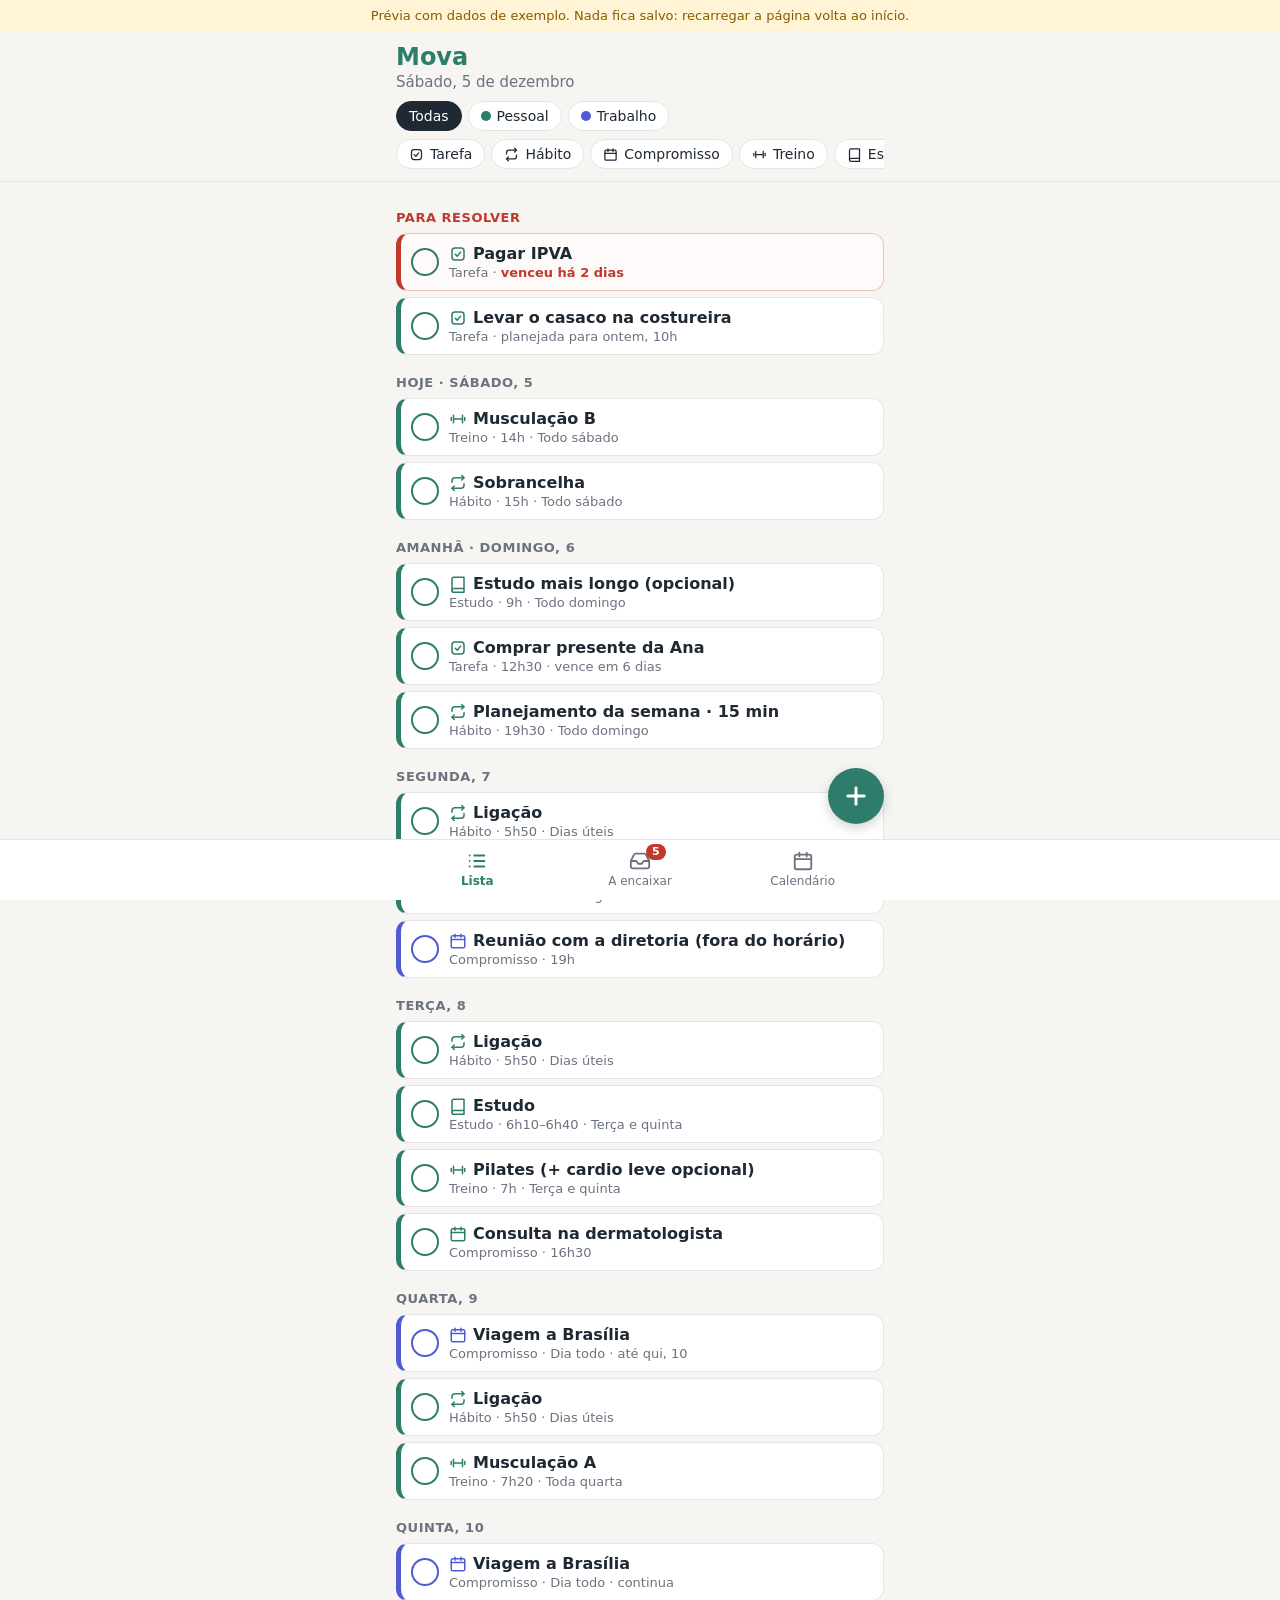
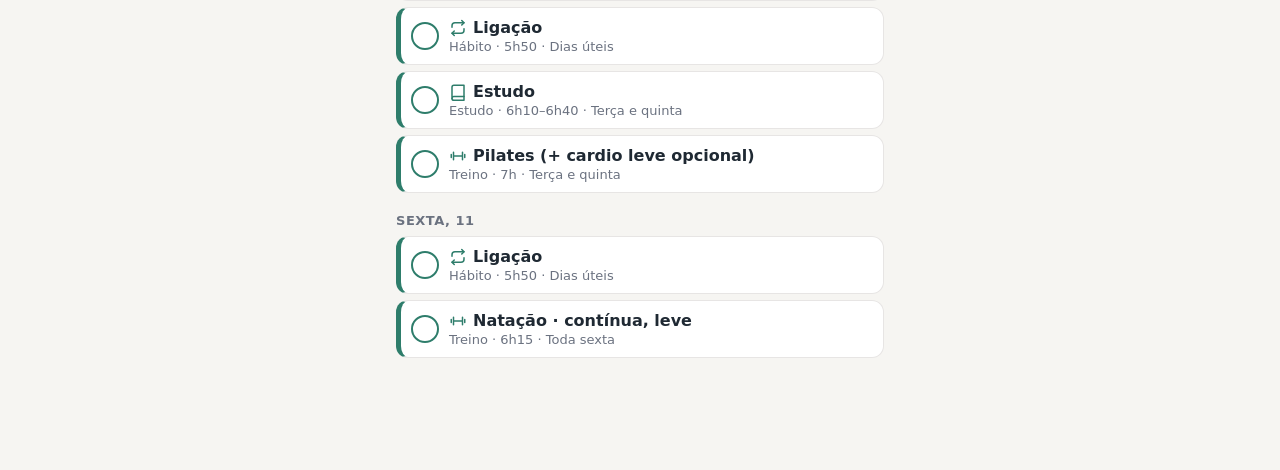
==== web/previa/index.html @ 669e5cf9 "Adiciona prévia visual com dados de exemplo Co-Authored-By: Claude Opus 5.5 <noreply@anthropic.com>" ====
<!doctype html>
<html lang="pt-BR">
<head>
  <meta charset="utf-8">
  <meta name="viewport" content="width=device-width, initial-scale=1, viewport-fit=cover">
  <title>Mova · prévia</title>
  <meta name="theme-color" content="#2e7d6b">
  <link rel="icon" href="../icons/icon-192.png" type="image/png">
  <style>
    :root {
      --pessoal: #2e7d6b;
      --pessoal-claro: #e2f1ec;
      --trabalho: #4f5bd5;
      --trabalho-claro: #e8eafb;
      --vencido: #c0392b;
      --vencido-claro: #fbe9e7;
      --aviso: #8a5a00;
      --aviso-claro: #fff4d6;
      --ink: #1f2933;
      --muted: #6b7280;
      --line: #e7e5e4;
      --bg: #f6f5f2;
      --card: #ffffff;
      --nivel-1: #d5ebe4;
      --nivel-2: #8cc7b5;
      --nivel-3: #2e7d6b;
      color-scheme: light;
      font-family: system-ui, -apple-system, "Segoe UI", Roboto, sans-serif;
      color: var(--ink);
      background: var(--bg);
    }

    * { box-sizing: border-box; }
    [hidden] { display: none !important; }

    body {
      margin: 0;
      background: var(--bg);
      padding-bottom: calc(88px + env(safe-area-inset-bottom, 0px));
    }

    button, input, select { font: inherit; color: inherit; }
    button { cursor: pointer; }
    svg.icone { width: 18px; height: 18px; fill: none; stroke: currentColor; stroke-width: 2; stroke-linecap: round; stroke-linejoin: round; flex: none; }

    .wrap { max-width: 520px; margin: 0 auto; padding-inline: 16px; }

    .faixa-previa {
      background: var(--aviso-claro);
      color: var(--aviso);
      font-size: 0.8125rem;
      text-align: center;
      padding: 8px 16px;
      padding-top: calc(8px + env(safe-area-inset-top, 0px));
    }

    header.topo {
      position: sticky;
      top: 0;
      z-index: 5;
      background: var(--bg);
      border-bottom: 1px solid var(--line);
      padding-block: 12px 10px;
    }
    .topo h1 { margin: 0; font-size: 1.5rem; color: var(--pessoal); }
    .topo .data-hoje { margin: 2px 0 10px; color: var(--muted); font-size: 0.9375rem; }

    .chips { display: flex; gap: 6px; overflow-x: auto; padding-bottom: 2px; scrollbar-width: none; }
    .chips + .chips { margin-top: 6px; }
    .chip {
      display: inline-flex; align-items: center; gap: 6px;
      border: 1px solid var(--line); background: var(--card);
      border-radius: 999px; padding: 6px 12px; white-space: nowrap; font-size: 0.875rem;
    }
    .chip[aria-pressed="true"] { background: var(--ink); border-color: var(--ink); color: #fff; }
    .chip .ponto { width: 10px; height: 10px; border-radius: 50%; }
    .chip svg.icone { width: 15px; height: 15px; }

    main { padding-block: 8px 24px; }

    .secao h2 {
      font-size: 0.8125rem; text-transform: uppercase; letter-spacing: 0.04em;
      color: var(--muted); margin: 20px 0 8px; font-weight: 700;
    }
    .secao.resolver h2 { color: var(--vencido); }
    .vazio { color: var(--muted); font-size: 0.875rem; margin: 0 0 4px; padding-left: 4px; }

    ul.itens { list-style: none; margin: 0; padding: 0; display: grid; gap: 6px; }

    .item {
      background: var(--card);
      border: 1px solid var(--line);
      border-left: 5px solid var(--cor);
      border-radius: 12px;
    }
    .item.area-pessoal { --cor: var(--pessoal); --cor-clara: var(--pessoal-claro); }
    .item.area-trabalho { --cor: var(--trabalho); --cor-clara: var(--trabalho-claro); }

    .linha { display: flex; align-items: center; gap: 10px; padding: 10px 12px 10px 10px; }
    .check {
      width: 28px; height: 28px; border-radius: 50%; flex: none;
      border: 2px solid var(--cor); background: transparent; padding: 0;
      display: grid; place-items: center; color: #fff;
    }
    .check svg { width: 16px; height: 16px; stroke-width: 3; visibility: hidden; }
    .is-feito .check { background: var(--cor); }
    .is-feito .check svg { visibility: visible; }

    .corpo { flex: 1; min-width: 0; background: none; border: 0; padding: 0; text-align: left; }
    .titulo { display: flex; align-items: center; gap: 6px; font-weight: 600; }
    .titulo svg { color: var(--cor); }
    .titulo span { overflow-wrap: anywhere; }
    .meta { color: var(--muted); font-size: 0.8125rem; margin-top: 2px; }
    .meta .vencido { color: var(--vencido); font-weight: 700; }
    .meta .hoje { color: var(--aviso); font-weight: 700; }
    .meta .estado { color: var(--ink); font-weight: 600; }

    .is-feito .titulo span, .is-nao .titulo span, .is-reag .titulo span { text-decoration: line-through; color: var(--muted); }
    .item.vencido { border-color: #efc2bc; border-left-color: var(--vencido); background: #fffafa; }

    .painel { border-top: 1px solid var(--line); padding: 10px 12px 12px; display: grid; gap: 8px; }
    .painel p { margin: 0; font-size: 0.875rem; color: var(--muted); }
    .botoes { display: flex; flex-wrap: wrap; gap: 6px; }
    .btn {
      border: 1px solid var(--line); background: var(--card); border-radius: 10px;
      padding: 8px 12px; font-size: 0.875rem; font-weight: 600;
    }
    .btn.principal { background: var(--cor, var(--pessoal)); border-color: var(--cor, var(--pessoal)); color: #fff; }
    .btn.falha { color: var(--vencido); border-color: #efc2bc; }
    .btn label, label.btn { display: inline-flex; align-items: center; gap: 6px; }
    label.btn input { border: 0; padding: 0; background: none; font-size: 0.875rem; }

    /* Calendário */
    .mes-topo { display: flex; align-items: center; justify-content: space-between; margin: 16px 0 8px; }
    .mes-topo h2 { margin: 0; font-size: 1.125rem; }
    .mes-topo .btn { padding: 6px 12px; }
    .grade { display: grid; grid-template-columns: repeat(7, 1fr); gap: 4px; }
    .grade .sem { text-align: center; font-size: 0.75rem; color: var(--muted); font-weight: 700; padding-bottom: 2px; }
    .dia {
      aspect-ratio: 1; border-radius: 10px; border: 1px solid var(--line); background: var(--card);
      display: flex; flex-direction: column; align-items: center; justify-content: center; gap: 3px;
      padding: 0; font-size: 0.875rem; position: relative;
    }
    .dia.n1 { background: var(--nivel-1); border-color: var(--nivel-1); }
    .dia.n2 { background: var(--nivel-2); border-color: var(--nivel-2); }
    .dia.n3 { background: var(--nivel-3); border-color: var(--nivel-3); color: #fff; }
    .dia.hoje { border: 2px solid var(--ink); font-weight: 700; }
    .dia.sel { outline: 3px solid var(--trabalho); outline-offset: 1px; }
    .dia .pontos { display: flex; gap: 3px; height: 6px; }
    .dia .pontos i { width: 6px; height: 6px; border-radius: 50%; }
    .dia .faixa-trab { position: absolute; left: 4px; right: 4px; bottom: 4px; height: 4px; border-radius: 2px; background: var(--trabalho); }
    .legenda { display: flex; flex-wrap: wrap; gap: 12px; font-size: 0.75rem; color: var(--muted); margin-top: 8px; }
    .legenda span { display: inline-flex; align-items: center; gap: 4px; }
    .legenda i { width: 12px; height: 12px; border-radius: 3px; display: inline-block; }

    .resumo { background: var(--card); border: 1px solid var(--line); border-radius: 12px; padding: 12px; display: grid; gap: 10px; }
    .resumo .total { font-size: 0.9375rem; }
    .resumo .total strong { font-size: 1.5rem; color: var(--pessoal); margin-right: 4px; }
    .barra-linha { display: grid; grid-template-columns: 1fr auto; gap: 2px 8px; font-size: 0.875rem; }
    .barra { grid-column: 1 / -1; height: 6px; border-radius: 3px; background: var(--line); overflow: hidden; }
    .barra i { display: block; height: 100%; background: var(--pessoal); }

    /* Navegação */
    nav.abas {
      position: fixed; left: 0; right: 0; bottom: 0; z-index: 10;
      background: var(--card); border-top: 1px solid var(--line);
      padding-bottom: env(safe-area-inset-bottom, 0px);
    }
    nav.abas .wrap { display: flex; }
    .aba {
      flex: 1; background: none; border: 0; padding: 10px 4px 12px;
      display: flex; flex-direction: column; align-items: center; gap: 2px;
      font-size: 0.75rem; color: var(--muted); position: relative;
    }
    .aba svg.icone { width: 22px; height: 22px; }
    .aba[aria-current="page"] { color: var(--pessoal); font-weight: 700; }
    .aba .badge {
      position: absolute; top: 4px; left: calc(50% + 6px);
      background: var(--vencido); color: #fff; font-size: 0.6875rem; font-weight: 700;
      border-radius: 999px; padding: 0 6px; line-height: 16px;
    }
    .fab {
      position: fixed; z-index: 11; right: max(16px, calc(50% - 260px + 16px));
      bottom: calc(76px + env(safe-area-inset-bottom, 0px));
      width: 56px; height: 56px; border-radius: 50%; border: 0;
      background: var(--pessoal); color: #fff; display: grid; place-items: center;
      box-shadow: 0 4px 12px rgba(0, 0, 0, 0.18);
    }
    .fab svg.icone { width: 28px; height: 28px; stroke-width: 2.5; }

    .aviso-salvo {
      position: fixed; z-index: 12; left: 50%; transform: translateX(-50%);
      bottom: calc(144px + env(safe-area-inset-bottom, 0px));
      background: var(--ink); color: #fff; border-radius: 10px; padding: 10px 14px; font-size: 0.875rem;
      max-width: calc(100% - 32px);
    }

    /* Cadastro rápido */
    .fundo { position: fixed; inset: 0; z-index: 20; background: rgba(0, 0, 0, 0.35); display: flex; align-items: flex-end; justify-content: center; }
    .folha {
      background: var(--card); width: 100%; max-width: 520px; max-height: 92vh; overflow-y: auto;
      border-radius: 18px 18px 0 0; padding: 16px 16px calc(16px + env(safe-area-inset-bottom, 0px));
    }
    .folha h2 { margin: 0 0 12px; font-size: 1.125rem; }
    .folha .titulo-input {
      width: 100%; font-size: 1.125rem; padding: 12px; border: 1px solid var(--line); border-radius: 10px;
    }
    .campo { margin-top: 14px; display: grid; gap: 6px; }
    .campo > .rotulo { font-size: 0.8125rem; font-weight: 700; color: var(--muted); }
    .campo .dica { font-size: 0.8125rem; color: var(--muted); margin: 0; }
    .campo-linha { display: flex; flex-wrap: wrap; gap: 8px; align-items: center; }
    .campo input[type="date"], .campo input[type="time"], .campo input[type="number"], .campo select {
      padding: 8px 10px; border: 1px solid var(--line); border-radius: 10px; background: var(--card);
    }
    .campo input[type="number"] { width: 72px; }
    .opcao[aria-pressed="true"] { background: var(--ink); border-color: var(--ink); color: #fff; }
    .msg { margin: 14px 0 0; border-radius: 10px; padding: 10px 12px; font-size: 0.875rem; }
    .msg.conflito { background: var(--aviso-claro); color: var(--aviso); }
    .msg.erro { background: var(--vencido-claro); color: var(--vencido); }
    .folha .rodape { display: flex; gap: 8px; margin-top: 18px; }
    .folha .rodape .btn { flex: 1; padding: 12px; font-size: 1rem; }
    .folha .rodape .btn.principal { --cor: var(--pessoal); }
  </style>
</head>
<body>
  <div class="faixa-previa">Prévia com dados de exemplo. Nada fica salvo: recarregar a página volta ao início.</div>

  <header class="topo">
    <div class="wrap">
      <h1>Mova</h1>
      <p class="data-hoje" id="data-hoje"></p>
      <div class="chips" id="filtro-area"></div>
      <div class="chips" id="filtro-tipo"></div>
    </div>
  </header>

  <main class="wrap" id="conteudo"></main>

  <button class="fab" id="btn-novo" type="button" aria-label="Novo item">
    <svg class="icone" viewBox="0 0 24 24"><path d="M12 5v14M5 12h14"/></svg>
  </button>

  <nav class="abas">
    <div class="wrap">
      <button class="aba" type="button" data-aba="lista">
        <svg class="icone" viewBox="0 0 24 24"><path d="M9 6h11M9 12h11M9 18h11"/><path d="M4 6h.01M4 12h.01M4 18h.01"/></svg>
        Lista
      </button>
      <button class="aba" type="button" data-aba="encaixar">
        <svg class="icone" viewBox="0 0 24 24"><path d="M22 12h-6l-2 3h-4l-2-3H2"/><path d="M5.45 5.11 2 12v6a2 2 0 0 0 2 2h16a2 2 0 0 0 2-2v-6l-3.45-6.89A2 2 0 0 0 16.76 4H7.24a2 2 0 0 0-1.79 1.11z"/></svg>
        A encaixar
        <span class="badge" id="badge-encaixar"></span>
      </button>
      <button class="aba" type="button" data-aba="calendario">
        <svg class="icone" viewBox="0 0 24 24"><rect x="3" y="5" width="18" height="16" rx="2"/><path d="M16 3v4M8 3v4M3 10h18"/></svg>
        Calendário
      </button>
    </div>
  </nav>

  <div class="aviso-salvo" id="aviso-salvo" hidden></div>

  <div class="fundo" id="fundo-novo" hidden>
    <form class="folha" id="form-novo" novalidate>
      <h2>Novo item</h2>
      <input class="titulo-input" id="f-titulo" placeholder="O que precisa ser feito?" autocomplete="off">

      <div class="campo">
        <span class="rotulo">Tipo</span>
        <div class="chips" id="f-tipo"></div>
      </div>

      <div class="campo">
        <span class="rotulo">Área</span>
        <div class="chips" id="f-area"></div>
      </div>

      <div id="f-bloco-tarefa">
        <div class="campo">
          <span class="rotulo">Quando vou fazer (opcional)</span>
          <div class="campo-linha">
            <input type="date" id="f-quando-data">
            <input type="time" id="f-quando-hora">
          </div>
        </div>
        <div class="campo">
          <span class="rotulo">Prazo (opcional)</span>
          <div class="campo-linha"><input type="date" id="f-prazo"></div>
          <p class="dica">Sem nenhum dos dois, a tarefa vai para "A encaixar".</p>
        </div>
      </div>

      <div id="f-bloco-agenda" hidden>
        <div class="campo">
          <span class="rotulo" id="f-rotulo-data">Data e hora</span>
          <div class="campo-linha">
            <input type="date" id="f-data">
            <input type="time" id="f-hora">
            <label class="chip" id="f-dia-todo-rotulo"><input type="checkbox" id="f-dia-todo"> Dia todo</label>
          </div>
        </div>
        <div class="campo" id="f-campo-ate">
          <span class="rotulo">Até (opcional, para vários dias)</span>
          <div class="campo-linha"><input type="date" id="f-ate"></div>
        </div>
        <div class="campo">
          <span class="rotulo">Repetição</span>
          <div class="campo-linha">
            <select id="f-repeticao">
              <option value="nao">Não repete</option>
              <option value="todo">Todo dia</option>
              <option value="uteis">Dias úteis</option>
              <option value="dias">Dias específicos da semana</option>
              <option value="intervalo">A cada N dias ou semanas</option>
              <option value="mensal">Uma vez por mês</option>
            </select>
          </div>
          <div class="chips" id="f-dias-semana" hidden></div>
          <div class="campo-linha" id="f-intervalo" hidden>
            A cada <input type="number" id="f-intervalo-n" min="1" value="15">
            <select id="f-intervalo-unidade">
              <option value="dia">dias</option>
              <option value="semana">semanas</option>
            </select>
          </div>
        </div>
      </div>

      <div class="campo">
        <span class="rotulo">Lembrete</span>
        <div class="campo-linha">
          <select id="f-lembrete">
            <option>Na hora</option>
            <option>10 minutos antes</option>
            <option>1 hora antes</option>
            <option>1 dia antes</option>
            <option>Sem lembrete</option>
          </select>
        </div>
      </div>

      <p class="msg conflito" id="f-conflito" hidden></p>
      <p class="msg erro" id="f-erro" hidden></p>

      <div class="rodape">
        <button class="btn" type="button" id="f-cancelar">Cancelar</button>
        <button class="btn principal" type="submit">Salvar</button>
      </div>
    </form>
  </div>

  <script>
    // ---------- Datas ----------
    const DIAS = ['domingo', 'segunda', 'terça', 'quarta', 'quinta', 'sexta', 'sábado'];
    const DIAS_CURTOS = ['dom', 'seg', 'ter', 'qua', 'qui', 'sex', 'sáb'];
    const MESES = ['janeiro', 'fevereiro', 'março', 'abril', 'maio', 'junho', 'julho', 'agosto', 'setembro', 'outubro', 'novembro', 'dezembro'];

    function inicioDoDia(d) { const x = new Date(d); x.setHours(0, 0, 0, 0); return x; }
    function somarDias(d, n) { const x = new Date(d); x.setDate(x.getDate() + n); return x; }
    function diferencaDias(a, b) { return Math.round((inicioDoDia(b) - inicioDoDia(a)) / 86400000); }
    function chave(d) { return `${d.getFullYear()}-${String(d.getMonth() + 1).padStart(2, '0')}-${String(d.getDate()).padStart(2, '0')}`; }
    function deChave(k) { const [a, m, d] = k.split('-').map(Number); return new Date(a, m - 1, d); }
    function maiuscula(s) { return s.charAt(0).toUpperCase() + s.slice(1); }
    function fmtHora(h) { const [H, M] = h.split(':').map(Number); return M ? `${H}h${String(M).padStart(2, '0')}` : `${H}h`; }
    function fmtDiaCurto(d) { return `${DIAS_CURTOS[d.getDay()]}, ${d.getDate()}`; }
    function rotuloDia(d) {
      const n = diferencaDias(HOJE, d);
      if (n === 0) return 'hoje';
      if (n === 1) return 'amanhã';
      if (n === -1) return 'ontem';
      return fmtDiaCurto(d);
    }

    const HOJE = inicioDoDia(new Date());
    const em = (n) => chave(somarDias(HOJE, n));

    // ---------- Tipos e áreas ----------
    const ICONES = {
      tarefa: '<rect x="4" y="4" width="16" height="16" rx="4"/><path d="M8.5 12.5l2.5 2.5 4.5-5.5"/>',
      habito: '<path d="M17 2l3 3-3 3"/><path d="M4 11V9a4 4 0 0 1 4-4h12"/><path d="M7 22l-3-3 3-3"/><path d="M20 13v2a4 4 0 0 1-4 4H4"/>',
      compromisso: '<rect x="3" y="5" width="18" height="16" rx="2"/><path d="M16 3v4M8 3v4M3 10h18"/>',
      treino: '<path d="M6 7v10M18 7v10M3 10v4M21 10v4M6 12h12"/>',
      estudo: '<path d="M4 5.5A2.5 2.5 0 0 1 6.5 3H20v15H6.5A2.5 2.5 0 0 0 4 20.5z"/><path d="M4 20.5A2.5 2.5 0 0 0 6.5 23H20v-5"/>',
      check: '<path d="M5 12.5l4.5 4.5L19 7"/>',
    };
    const TIPOS = {
      tarefa: 'Tarefa', habito: 'Hábito', compromisso: 'Compromisso', treino: 'Treino', estudo: 'Estudo',
    };
    const AREAS = { pessoal: 'Pessoal', trabalho: 'Trabalho' };
    const icone = (nome) => `<svg class="icone" viewBox="0 0 24 24" aria-hidden="true">${ICONES[nome]}</svg>`;

    // ---------- Dados de exemplo (rotina do documento de requisitos) ----------
    let proximoId = 1;
    const novoId = () => `i${proximoId++}`;
    const desde = em(-120);

    const itens = [
      { titulo: 'Ligação', tipo: 'habito', area: 'pessoal', hora: '05:50', regra: { semanal: [1, 2, 3, 4, 5], inicio: desde } },
      { titulo: 'Natação · técnica', tipo: 'treino', area: 'pessoal', hora: '06:15', regra: { semanal: [1], inicio: desde } },
      { titulo: 'Natação · contínua, leve', tipo: 'treino', area: 'pessoal', hora: '06:15', regra: { semanal: [5], inicio: desde } },
      { titulo: 'Estudo', tipo: 'estudo', area: 'pessoal', hora: '06:10', fim: '06:40', regra: { semanal: [2, 4], inicio: desde } },
      { titulo: 'Pilates (+ cardio leve opcional)', tipo: 'treino', area: 'pessoal', hora: '07:00', regra: { semanal: [2, 4], inicio: desde } },
      { titulo: 'Musculação A', tipo: 'treino', area: 'pessoal', hora: '07:20', regra: { semanal: [3], inicio: desde } },
      { titulo: 'Musculação B', tipo: 'treino', area: 'pessoal', hora: '14:00', regra: { semanal: [6], inicio: desde } },
      { titulo: 'Sobrancelha', tipo: 'habito', area: 'pessoal', hora: '15:00', regra: { semanal: [6], inicio: desde } },
      { titulo: 'Estudo mais longo (opcional)', tipo: 'estudo', area: 'pessoal', hora: '09:00', regra: { semanal: [0], inicio: desde } },
      { titulo: 'Planejamento da semana · 15 min', tipo: 'habito', area: 'pessoal', hora: '19:30', regra: { semanal: [0], inicio: desde } },

      { titulo: 'Pagar IPVA', tipo: 'tarefa', area: 'pessoal', prazo: em(-2) },
      { titulo: 'Levar o casaco na costureira', tipo: 'tarefa', area: 'pessoal', data: em(-1), hora: '10:00' },
      { titulo: 'Comprar presente da Ana', tipo: 'tarefa', area: 'pessoal', data: em(1), hora: '12:30', prazo: em(6) },
      { titulo: 'Reunião com a diretoria (fora do horário)', tipo: 'compromisso', area: 'trabalho', data: em(2), hora: '19:00' },
      { titulo: 'Consulta na dermatologista', tipo: 'compromisso', area: 'pessoal', data: em(3), hora: '16:30' },
      { titulo: 'Viagem a Brasília', tipo: 'compromisso', area: 'trabalho', data: em(4), ate: em(5), diaTodo: true },

      { titulo: 'Enviar documentos do condomínio', tipo: 'tarefa', area: 'pessoal', prazo: em(3) },
      { titulo: 'Reembolso da viagem', tipo: 'tarefa', area: 'trabalho', prazo: em(12) },
      { titulo: 'Marcar dentista', tipo: 'tarefa', area: 'pessoal' },
      { titulo: 'Trocar a lâmpada do banheiro', tipo: 'tarefa', area: 'pessoal' },
    ].map((item) => ({ id: novoId(), ...item }));

    // Estado de cada ocorrência: { estado: 'feito' | 'nao' | 'reagendado', conta, para }
    const estados = {};

    function ocorreEm(item, d) {
      if (item.regra) {
        const r = item.regra;
        if (r.inicio && d < deChave(r.inicio)) return false;
        if (r.semanal) return r.semanal.includes(d.getDay());
        if (r.intervalo) {
          const passo = r.intervalo * (r.unidade === 'semana' ? 7 : 1);
          const n = diferencaDias(deChave(r.inicio), d);
          return n >= 0 && n % passo === 0;
        }
        if (r.mensal) return d.getDate() === r.mensal;
        return false;
      }
      if (!item.data) return false;
      const ini = deChave(item.data);
      const fim = item.ate ? deChave(item.ate) : ini;
      return d >= ini && d <= fim;
    }

    function chaveOcorrencia(item, d) { return item.regra ? `${item.id}|${chave(d)}` : item.id; }

    function sorteio(texto) {
      let h = 2166136261;
      for (let i = 0; i < texto.length; i++) { h ^= texto.charCodeAt(i); h = Math.imul(h, 16777619); }
      return ((h >>> 0) % 1000) / 1000;
    }

    // Histórico inventado para os dias que já passaram.
    function estadoDe(item, d) {
      const k = chaveOcorrencia(item, d);
      if (estados[k]) return estados[k];
      if (item.regra && d && d < HOJE) {
        const s = sorteio(k);
        const chanceFeito = item.titulo.includes('opcional') ? 0.5 : 0.8;
        if (s < chanceFeito) return { estado: 'feito' };
        if (s < chanceFeito + (1 - chanceFeito) / 2) return { estado: 'nao', conta: 'falha' };
        return { estado: 'nao', conta: 'neutro' };
      }
      return null;
    }

    function textoRegra(r) {
      if (r.semanal) {
        const s = r.semanal;
        if (s.length === 7) return 'Todo dia';
        if (s.join() === '1,2,3,4,5') return 'Dias úteis';
        if (s.length === 1) return `${s[0] === 0 || s[0] === 6 ? 'Todo' : 'Toda'} ${DIAS[s[0]]}`;
        const nomes = s.map((i) => (s.length <= 3 ? DIAS : DIAS_CURTOS)[i]);
        return maiuscula(nomes.slice(0, -1).join(', ') + ' e ' + nomes[nomes.length - 1]);
      }
      if (r.intervalo) {
        const unidade = r.unidade === 'semana' ? (r.intervalo > 1 ? 'semanas' : 'semana') : (r.intervalo > 1 ? 'dias' : 'dia');
        return `A cada ${r.intervalo} ${unidade}`;
      }
      if (r.mensal) return `Todo dia ${r.mensal}`;
      return '';
    }

    function textoPrazo(item) {
      const n = diferencaDias(HOJE, deChave(item.prazo));
      if (n < 0) return `<span class="vencido">venceu há ${-n} ${n === -1 ? 'dia' : 'dias'}</span>`;
      if (n === 0) return '<span class="hoje">vence hoje</span>';
      if (n === 1) return '<span class="hoje">vence amanhã</span>';
      return `vence em ${n} dias`;
    }

    function textoEstado(e) {
      if (!e) return '';
      if (e.estado === 'feito') return 'Feito';
      if (e.estado === 'nao') return e.conta === 'falha' ? 'Não fez · conta como falha' : 'Não fez · neutro';
      if (e.estado === 'reagendado') return `Reagendado para ${rotuloDia(deChave(e.para))}`;
      return '';
    }

    function ordenar(a, b) {
      if (a.diaTodo !== b.diaTodo) return a.diaTodo ? -1 : 1;
      return (a.hora || '99').localeCompare(b.hora || '99');
    }

    // ---------- Estado da tela ----------
    const tela = {
      aba: 'lista',
      area: 'todas',
      tipos: new Set(),
      aberto: null,       // "id|dia" do item com o painel aberto
      painel: 'acoes',    // 'acoes' | 'nao' | 'reagendar'
      mes: new Date(HOJE.getFullYear(), HOJE.getMonth(), 1),
      diaSelecionado: chave(HOJE),
    };

    function passaFiltro(item) {
      if (tela.area !== 'todas' && item.area !== tela.area) return false;
      if (tela.tipos.size && !tela.tipos.has(item.tipo)) return false;
      return true;
    }

    // ---------- Itens ----------
    function htmlItem(item, d, contexto) {
      const e = d ? estadoDe(item, d) : estados[item.id] || null;
      const meta = [TIPOS[item.tipo]];

      if (contexto === 'resolver' && item.data) {
        meta.push(`planejada para ${rotuloDia(deChave(item.data))}${item.hora ? ', ' + fmtHora(item.hora) : ''}`);
      } else if (contexto !== 'encaixar') {
        if (item.diaTodo) {
          const fim = item.ate ? deChave(item.ate) : null;
          if (fim && d && chave(d) === item.data) meta.push(`Dia todo · até ${fmtDiaCurto(fim)}`);
          else if (fim) meta.push('Dia todo · continua');
          else meta.push('Dia todo');
        } else if (item.hora) {
          meta.push(fmtHora(item.hora) + (item.fim ? '–' + fmtHora(item.fim) : ''));
        } else if (item.data) {
          meta.push('sem horário');
        }
      }
      if (item.regra) meta.push(textoRegra(item.regra));
      if (item.prazo && !e) meta.push(textoPrazo(item));
      if (item.reagendadoDe && !e) meta.push(`reagendado de ${rotuloDia(deChave(item.reagendadoDe))}`);
      if (e) meta.push(`<span class="estado">${textoEstado(e)}</span>`);

      const vencido = !e && item.prazo && deChave(item.prazo) < HOJE;
      const classes = [
        'item', `area-${item.area}`,
        e && e.estado === 'feito' ? 'is-feito' : '',
        e && e.estado === 'nao' ? 'is-nao' : '',
        e && e.estado === 'reagendado' ? 'is-reag' : '',
        vencido ? 'vencido' : '',
      ].join(' ');
      const dia = d ? chave(d) : '';
      const id = `${item.id}|${dia}`;
      const aberto = tela.aberto === id;

      return `
        <li class="${classes}" data-id="${item.id}" data-dia="${dia}">
          <div class="linha">
            <button class="check" type="button" data-acao="check" aria-label="Marcar como feito">${icone('check')}</button>
            <button class="corpo" type="button" data-acao="abrir" aria-expanded="${aberto}">
              <div class="titulo">${icone(item.tipo)}<span>${item.titulo}</span></div>
              <div class="meta">${meta.join(' · ')}</div>
            </button>
          </div>
          ${aberto ? htmlPainel(item, e, contexto) : ''}
        </li>`;
    }

    function htmlPainel(item, e, contexto) {
      if (tela.painel === 'nao') {
        return `
          <div class="painel">
            <p>No histórico, isso conta como:</p>
            <div class="botoes">
              <button class="btn falha" type="button" data-acao="falha">Falha</button>
              <button class="btn" type="button" data-acao="neutro">Neutro</button>
              <button class="btn" type="button" data-acao="voltar">Voltar</button>
            </div>
          </div>`;
      }
      if (tela.painel === 'reagendar') {
        return `
          <div class="painel">
            <p>${contexto === 'encaixar' ? 'Quando vou fazer?' : 'Para quando?'}</p>
            <div class="botoes">
              <button class="btn" type="button" data-acao="mover" data-dias="0">Hoje</button>
              <button class="btn" type="button" data-acao="mover" data-dias="1">Amanhã</button>
              <button class="btn" type="button" data-acao="mover" data-dias="7">Daqui a 1 semana</button>
              <label class="btn">Outra data <input type="date" data-acao="mover-data"></label>
              <button class="btn" type="button" data-acao="voltar">Voltar</button>
            </div>
          </div>`;
      }
      if (e) {
        return `
          <div class="painel">
            <div class="botoes"><button class="btn" type="button" data-acao="desfazer">Desfazer</button></div>
          </div>`;
      }
      return `
        <div class="painel">
          <div class="botoes">
            <button class="btn principal" type="button" data-acao="feito">Feito</button>
            <button class="btn" type="button" data-acao="nao">Não fazer</button>
            <button class="btn" type="button" data-acao="reagendar">${contexto === 'encaixar' ? 'Agendar' : 'Reagendar'}</button>
          </div>
        </div>`;
    }

    function secao(titulo, lista, classe = '', vazio = 'Nada planejado.') {
      return `
        <section class="secao ${classe}">
          <h2>${titulo}</h2>
          ${lista.length ? `<ul class="itens">${lista.join('')}</ul>` : `<p class="vazio">${vazio}</p>`}
        </section>`;
    }

    // ---------- Aba Lista ----------
    function paraResolver() {
      return itens.filter((i) => i.tipo === 'tarefa' && passaFiltro(i) && !estados[i.id] && (
        (i.prazo && deChave(i.prazo) < HOJE) || (i.data && deChave(i.data) < HOJE)
      ));
    }

    function aEncaixar() {
      return itens
        .filter((i) => i.tipo === 'tarefa' && !i.data && passaFiltro(i))
        .sort((a, b) => (a.prazo || '9999').localeCompare(b.prazo || '9999'));
    }

    function renderLista() {
      let html = '';
      const resolver = paraResolver();
      if (resolver.length) {
        html += secao('Para resolver', resolver.map((i) => htmlItem(i, null, 'resolver')), 'resolver');
      }
      for (let n = 0; n < 7; n++) {
        const d = somarDias(HOJE, n);
        const doDia = itens.filter((i) => passaFiltro(i) && ocorreEm(i, d)).sort(ordenar);
        const titulo = n === 0 ? `Hoje · ${DIAS[d.getDay()]}, ${d.getDate()}`
          : n === 1 ? `Amanhã · ${DIAS[d.getDay()]}, ${d.getDate()}`
          : `${maiuscula(DIAS[d.getDay()])}, ${d.getDate()}`;
        html += secao(titulo, doDia.map((i) => htmlItem(i, d, 'dia')));
      }
      return html;
    }

    function renderEncaixar() {
      const lista = aEncaixar();
      return secao('Tarefas sem dia para fazer', lista.map((i) => htmlItem(i, null, 'encaixar')), '', 'Nada por aqui.')
        + '<p class="vazio" style="margin-top:12px">Toque em uma tarefa e depois em "Agendar" para escolher quando fazer.</p>';
    }

    // ---------- Aba Calendário ----------
    function resumoDoDia(d) {
      let total = 0;
      let feitos = 0;
      for (const item of itens) {
        if (!ocorreEm(item, d) || item.diaTodo) continue;
        const e = estadoDe(item, d);
        if (e && (e.conta === 'neutro' || e.estado === 'reagendado')) continue;
        total++;
        if (e && e.estado === 'feito') feitos++;
      }
      return { total, feitos };
    }

    function renderCalendario() {
      const ano = tela.mes.getFullYear();
      const mes = tela.mes.getMonth();
      const primeiro = new Date(ano, mes, 1);
      const diasNoMes = new Date(ano, mes + 1, 0).getDate();

      let grade = ['D', 'S', 'T', 'Q', 'Q', 'S', 'S'].map((l) => `<div class="sem">${l}</div>`).join('');
      for (let i = 0; i < primeiro.getDay(); i++) grade += '<div></div>';

      for (let dia = 1; dia <= diasNoMes; dia++) {
        const d = new Date(ano, mes, dia);
        const classes = ['dia'];
        let extra = '';
        if (d < HOJE) {
          const { total, feitos } = resumoDoDia(d);
          if (total) {
            const p = feitos / total;
            classes.push(p >= 0.8 ? 'n3' : p >= 0.4 ? 'n2' : 'n1');
          }
        } else {
          const doDia = itens.filter((i) => ocorreEm(i, d) && !estadoDe(i, d));
          const areas = [...new Set(doDia.map((i) => i.area))].sort();
          extra = `<span class="pontos">${areas.map((a) => `<i style="background:var(--${a})"></i>`).join('')}</span>`;
        }
        if (itens.some((i) => i.area === 'trabalho' && i.diaTodo && ocorreEm(i, d))) extra += '<span class="faixa-trab"></span>';
        if (chave(d) === chave(HOJE)) classes.push('hoje');
        if (chave(d) === tela.diaSelecionado) classes.push('sel');
        grade += `<button class="${classes.join(' ')}" type="button" data-acao="dia" data-dia="${chave(d)}">${dia}${extra}</button>`;
      }

      const sel = deChave(tela.diaSelecionado);
      const doDia = itens.filter((i) => passaFiltro(i) && ocorreEm(i, sel)).sort(ordenar);
      const tituloDia = `${maiuscula(DIAS[sel.getDay()])}, ${sel.getDate()} de ${MESES[sel.getMonth()]}`;

      return `
        <div class="mes-topo">
          <button class="btn" type="button" data-acao="mes" data-passo="-1" aria-label="Mês anterior">‹</button>
          <h2>${maiuscula(MESES[mes])} ${ano}</h2>
          <button class="btn" type="button" data-acao="mes" data-passo="1" aria-label="Próximo mês">›</button>
        </div>
        <div class="grade">${grade}</div>
        <div class="legenda">
          <span><i style="background:var(--nivel-1)"></i>menos de 40%</span>
          <span><i style="background:var(--nivel-2)"></i>40% a 79%</span>
          <span><i style="background:var(--nivel-3)"></i>80% ou mais</span>
          <span><i style="background:var(--trabalho);height:4px"></i>trabalho o dia todo</span>
        </div>
        ${secao(tituloDia, doDia.map((i) => htmlItem(i, sel, 'dia')))}
        ${renderResumoMes(ano, mes, diasNoMes)}`;
    }

    function renderResumoMes(ano, mes, diasNoMes) {
      const porItem = new Map();
      let total = 0;
      let feitos = 0;
      for (let dia = 1; dia <= diasNoMes; dia++) {
        const d = new Date(ano, mes, dia);
        if (d >= HOJE) break;
        for (const item of itens) {
          if (!item.regra || !ocorreEm(item, d)) continue;
          const e = estadoDe(item, d);
          if (e && (e.conta === 'neutro' || e.estado === 'reagendado')) continue;
          const linha = porItem.get(item) || { total: 0, feitos: 0 };
          linha.total++;
          total++;
          if (e && e.estado === 'feito') { linha.feitos++; feitos++; }
          porItem.set(item, linha);
        }
      }
      if (!total) return secao('Resumo do mês', [], '', 'Ainda não há dias passados neste mês.');

      const linhas = [...porItem.entries()].map(([item, l]) => `
        <div class="barra-linha">
          <span>${item.titulo}</span><span>${l.feitos} de ${l.total}</span>
          <span class="barra"><i style="width:${Math.round((l.feitos / l.total) * 100)}%"></i></span>
        </div>`).join('');

      return `
        <section class="secao">
          <h2>Resumo do mês até hoje</h2>
          <div class="resumo">
            <div class="total"><strong>${Math.round((feitos / total) * 100)}%</strong> concluído (${feitos} de ${total})</div>
            ${linhas}
            <p class="vazio" style="margin:0">Itens marcados como "neutro" não entram na conta.</p>
          </div>
        </section>`;
    }

    // ---------- Render geral ----------
    function renderFiltros() {
      const areas = [['todas', 'Todas', ''], ['pessoal', 'Pessoal', 'var(--pessoal)'], ['trabalho', 'Trabalho', 'var(--trabalho)']];
      document.getElementById('filtro-area').innerHTML = areas.map(([v, nome, cor]) => `
        <button class="chip" type="button" data-filtro-area="${v}" aria-pressed="${tela.area === v}">
          ${cor ? `<span class="ponto" style="background:${cor}"></span>` : ''}${nome}
        </button>`).join('');
      document.getElementById('filtro-tipo').innerHTML = Object.entries(TIPOS).map(([v, nome]) => `
        <button class="chip" type="button" data-filtro-tipo="${v}" aria-pressed="${tela.tipos.has(v)}">${icone(v)}${nome}</button>`).join('');
    }

    function render() {
      document.getElementById('data-hoje').textContent =
        `${maiuscula(DIAS[HOJE.getDay()])}, ${HOJE.getDate()} de ${MESES[HOJE.getMonth()]}`;
      renderFiltros();
      const conteudo = document.getElementById('conteudo');
      conteudo.innerHTML = tela.aba === 'lista' ? renderLista()
        : tela.aba === 'encaixar' ? renderEncaixar()
        : renderCalendario();
      document.querySelectorAll('.aba').forEach((b) => {
        if (b.dataset.aba === tela.aba) b.setAttribute('aria-current', 'page');
        else b.removeAttribute('aria-current');
      });
      const qtd = itens.filter((i) => i.tipo === 'tarefa' && !i.data && !estados[i.id]).length;
      const badge = document.getElementById('badge-encaixar');
      badge.textContent = qtd;
      badge.hidden = !qtd;
    }

    // ---------- Ações nos itens ----------
    function mover(item, d, nova) {
      if (item.regra) {
        estados[chaveOcorrencia(item, d)] = { estado: 'reagendado', para: chave(nova) };
        const { id, regra, ...resto } = item;
        itens.push({ ...resto, id: novoId(), data: chave(nova) });
      } else {
        item.reagendadoDe = item.data || null;
        item.data = chave(nova);
        delete estados[item.id];
      }
      tela.aberto = null;
      avisar(`Movido para ${rotuloDia(nova)}.`);
    }

    document.getElementById('conteudo').addEventListener('click', (ev) => {
      const alvo = ev.target.closest('[data-acao]');
      if (!alvo) return;
      const acao = alvo.dataset.acao;

      if (acao === 'mes') {
        tela.mes = new Date(tela.mes.getFullYear(), tela.mes.getMonth() + Number(alvo.dataset.passo), 1);
        const mesDeHoje = tela.mes.getFullYear() === HOJE.getFullYear() && tela.mes.getMonth() === HOJE.getMonth();
        tela.diaSelecionado = chave(mesDeHoje ? HOJE : tela.mes);
        tela.aberto = null;
        render();
        return;
      }
      if (acao === 'dia') {
        tela.diaSelecionado = alvo.dataset.dia;
        tela.aberto = null;
        render();
        return;
      }
      if (acao === 'mover-data') return;

      const li = alvo.closest('.item');
      if (!li) return;
      const item = itens.find((i) => i.id === li.dataset.id);
      const d = li.dataset.dia ? deChave(li.dataset.dia) : null;
      const k = chaveOcorrencia(item, d);
      const idAberto = `${item.id}|${li.dataset.dia}`;

      switch (acao) {
        case 'abrir':
          tela.aberto = tela.aberto === idAberto ? null : idAberto;
          tela.painel = 'acoes';
          break;
        case 'check': {
          const e = estadoDe(item, d);
          if (e && e.estado === 'feito') estados[k] = { estado: 'pendente' };
          else estados[k] = { estado: 'feito' };
          if (estados[k].estado === 'pendente') delete estados[k];
          tela.aberto = null;
          break;
        }
        case 'feito': estados[k] = { estado: 'feito' }; tela.aberto = null; break;
        case 'nao': tela.painel = 'nao'; break;
        case 'reagendar': tela.painel = 'reagendar'; break;
        case 'voltar': tela.painel = 'acoes'; break;
        case 'falha': estados[k] = { estado: 'nao', conta: 'falha' }; tela.aberto = null; break;
        case 'neutro': estados[k] = { estado: 'nao', conta: 'neutro' }; tela.aberto = null; break;
        case 'desfazer': delete estados[k]; tela.painel = 'acoes'; break;
        case 'mover': mover(item, d, somarDias(HOJE, Number(alvo.dataset.dias))); break;
        default: return;
      }
      render();
    });

    document.getElementById('conteudo').addEventListener('change', (ev) => {
      if (ev.target.dataset.acao !== 'mover-data' || !ev.target.value) return;
      const li = ev.target.closest('.item');
      const item = itens.find((i) => i.id === li.dataset.id);
      const d = li.dataset.dia ? deChave(li.dataset.dia) : null;
      mover(item, d, deChave(ev.target.value));
      render();
    });

    document.querySelector('header.topo').addEventListener('click', (ev) => {
      const area = ev.target.closest('[data-filtro-area]');
      const tipo = ev.target.closest('[data-filtro-tipo]');
      if (area) tela.area = area.dataset.filtroArea;
      if (tipo) {
        const v = tipo.dataset.filtroTipo;
        if (tela.tipos.has(v)) tela.tipos.delete(v); else tela.tipos.add(v);
      }
      if (area || tipo) { tela.aberto = null; render(); }
    });

    document.querySelector('nav.abas').addEventListener('click', (ev) => {
      const aba = ev.target.closest('[data-aba]');
      if (!aba) return;
      tela.aba = aba.dataset.aba;
      tela.aberto = null;
      render();
      window.scrollTo(0, 0);
    });

    let timerAviso;
    function avisar(texto) {
      const el = document.getElementById('aviso-salvo');
      el.textContent = texto;
      el.hidden = false;
      clearTimeout(timerAviso);
      timerAviso = setTimeout(() => { el.hidden = true; }, 2500);
    }

    // ---------- Cadastro rápido ----------
    const form = {
      tipo: 'tarefa',
      area: 'pessoal',
      dias: new Set(),
    };
    const $ = (id) => document.getElementById(id);

    function renderForm() {
      $('f-tipo').innerHTML = Object.entries(TIPOS).map(([v, nome]) => `
        <button class="chip opcao" type="button" data-f-tipo="${v}" aria-pressed="${form.tipo === v}">${icone(v)}${nome}</button>`).join('');
      $('f-area').innerHTML = Object.entries(AREAS).map(([v, nome]) => `
        <button class="chip opcao" type="button" data-f-area="${v}" aria-pressed="${form.area === v}">
          <span class="ponto" style="background:var(--${v})"></span>${nome}
        </button>`).join('');
      $('f-dias-semana').innerHTML = DIAS_CURTOS.map((nome, i) => `
        <button class="chip opcao" type="button" data-f-dia="${i}" aria-pressed="${form.dias.has(i)}">${nome}</button>`).join('');

      const tarefa = form.tipo === 'tarefa';
      $('f-bloco-tarefa').hidden = !tarefa;
      $('f-bloco-agenda').hidden = tarefa;
      const compromisso = form.tipo === 'compromisso';
      $('f-dia-todo-rotulo').hidden = !compromisso;
      $('f-campo-ate').hidden = !compromisso;
      $('f-rotulo-data').textContent = form.tipo === 'habito' ? 'Começa em (data e hora)' : 'Data e hora';
      $('f-hora').disabled = compromisso && $('f-dia-todo').checked;

      const rep = $('f-repeticao');
      rep.querySelector('option[value="nao"]').hidden = form.tipo === 'habito';
      if (form.tipo === 'habito' && rep.value === 'nao') rep.value = 'todo';
      $('f-dias-semana').hidden = rep.value !== 'dias';
      $('f-intervalo').hidden = rep.value !== 'intervalo';
      verificarConflito();
    }

    function dataEscolhida() {
      const v = form.tipo === 'tarefa' ? $('f-quando-data').value : $('f-data').value;
      return v ? deChave(v) : null;
    }

    function verificarConflito() {
      const d = dataEscolhida();
      const el = $('f-conflito');
      if (!d || form.area !== 'pessoal') { el.hidden = true; return; }
      const fim = form.tipo === 'compromisso' && $('f-ate').value ? deChave($('f-ate').value) : d;
      const choques = [];
      for (let x = new Date(d); x <= fim; x = somarDias(x, 1)) {
        itens.filter((i) => i.area === 'trabalho' && i.tipo === 'compromisso' && ocorreEm(i, x))
          .forEach((i) => { if (!choques.includes(i)) choques.push(i); });
      }
      el.hidden = !choques.length;
      el.textContent = choques.length
        ? `Atenção: nesse dia você tem ${choques.map((i) => `"${i.titulo}"`).join(' e ')} (Trabalho). Dá para salvar mesmo assim.`
        : '';
    }

    function abrirForm() {
      form.tipo = 'tarefa';
      form.area = 'pessoal';
      form.dias = new Set([HOJE.getDay()]);
      $('form-novo').reset();
      $('f-data').value = chave(HOJE);
      $('f-erro').hidden = true;
      renderForm();
      $('fundo-novo').hidden = false;
      $('f-titulo').focus();
    }

    function fecharForm() { $('fundo-novo').hidden = true; }

    $('btn-novo').addEventListener('click', abrirForm);
    $('f-cancelar').addEventListener('click', fecharForm);
    $('fundo-novo').addEventListener('click', (ev) => { if (ev.target === ev.currentTarget) fecharForm(); });

    $('form-novo').addEventListener('click', (ev) => {
      const t = ev.target.closest('[data-f-tipo]');
      const a = ev.target.closest('[data-f-area]');
      const d = ev.target.closest('[data-f-dia]');
      if (t) form.tipo = t.dataset.fTipo;
      if (a) form.area = a.dataset.fArea;
      if (d) {
        const i = Number(d.dataset.fDia);
        if (form.dias.has(i)) form.dias.delete(i); else form.dias.add(i);
      }
      if (t || a || d) renderForm();
    });
    $('form-novo').addEventListener('change', renderForm);

    $('form-novo').addEventListener('submit', (ev) => {
      ev.preventDefault();
      const erro = (texto) => { $('f-erro').textContent = texto; $('f-erro').hidden = false; };
      const titulo = $('f-titulo').value.trim();
      if (!titulo) return erro('Escreva um título.');

      const item = { id: novoId(), titulo, tipo: form.tipo, area: form.area };

      if (form.tipo === 'tarefa') {
        if ($('f-quando-data').value) item.data = $('f-quando-data').value;
        if ($('f-quando-hora').value) {
          if (!item.data) return erro('Escolha também o dia em "Quando vou fazer".');
          item.hora = $('f-quando-hora').value;
        }
        if ($('f-prazo').value) item.prazo = $('f-prazo').value;
      } else {
        const diaTodo = form.tipo === 'compromisso' && $('f-dia-todo').checked;
        if (!$('f-data').value) return erro('Escolha a data.');
        if (!diaTodo && !$('f-hora').value) return erro(`Escolha a hora. Para ${TIPOS[form.tipo].toLowerCase()}, data e hora são obrigatórias.`);
        if (diaTodo) item.diaTodo = true; else item.hora = $('f-hora').value;

        const rep = $('f-repeticao').value;
        const inicio = $('f-data').value;
        if (rep === 'nao') {
          item.data = inicio;
          if (form.tipo === 'compromisso' && $('f-ate').value) {
            if ($('f-ate').value < inicio) return erro('A data final precisa ser depois da data inicial.');
            item.ate = $('f-ate').value;
          }
        } else if (rep === 'todo') item.regra = { semanal: [0, 1, 2, 3, 4, 5, 6], inicio };
        else if (rep === 'uteis') item.regra = { semanal: [1, 2, 3, 4, 5], inicio };
        else if (rep === 'dias') {
          if (!form.dias.size) return erro('Escolha pelo menos um dia da semana.');
          item.regra = { semanal: [...form.dias].sort(), inicio };
        } else if (rep === 'intervalo') {
          const n = Number($('f-intervalo-n').value);
          if (!n || n < 1) return erro('Informe de quantos em quantos dias ou semanas.');
          item.regra = { intervalo: n, unidade: $('f-intervalo-unidade').value, inicio };
        } else if (rep === 'mensal') item.regra = { mensal: deChave(inicio).getDate(), inicio };
      }

      itens.push(item);
      fecharForm();
      if (item.tipo === 'tarefa' && !item.data) {
        tela.aba = 'encaixar';
        avisar('Salvo em "A encaixar".');
      } else {
        avisar('Salvo.');
      }
      render();
    });

    render();
  </script>
</body>
</html>
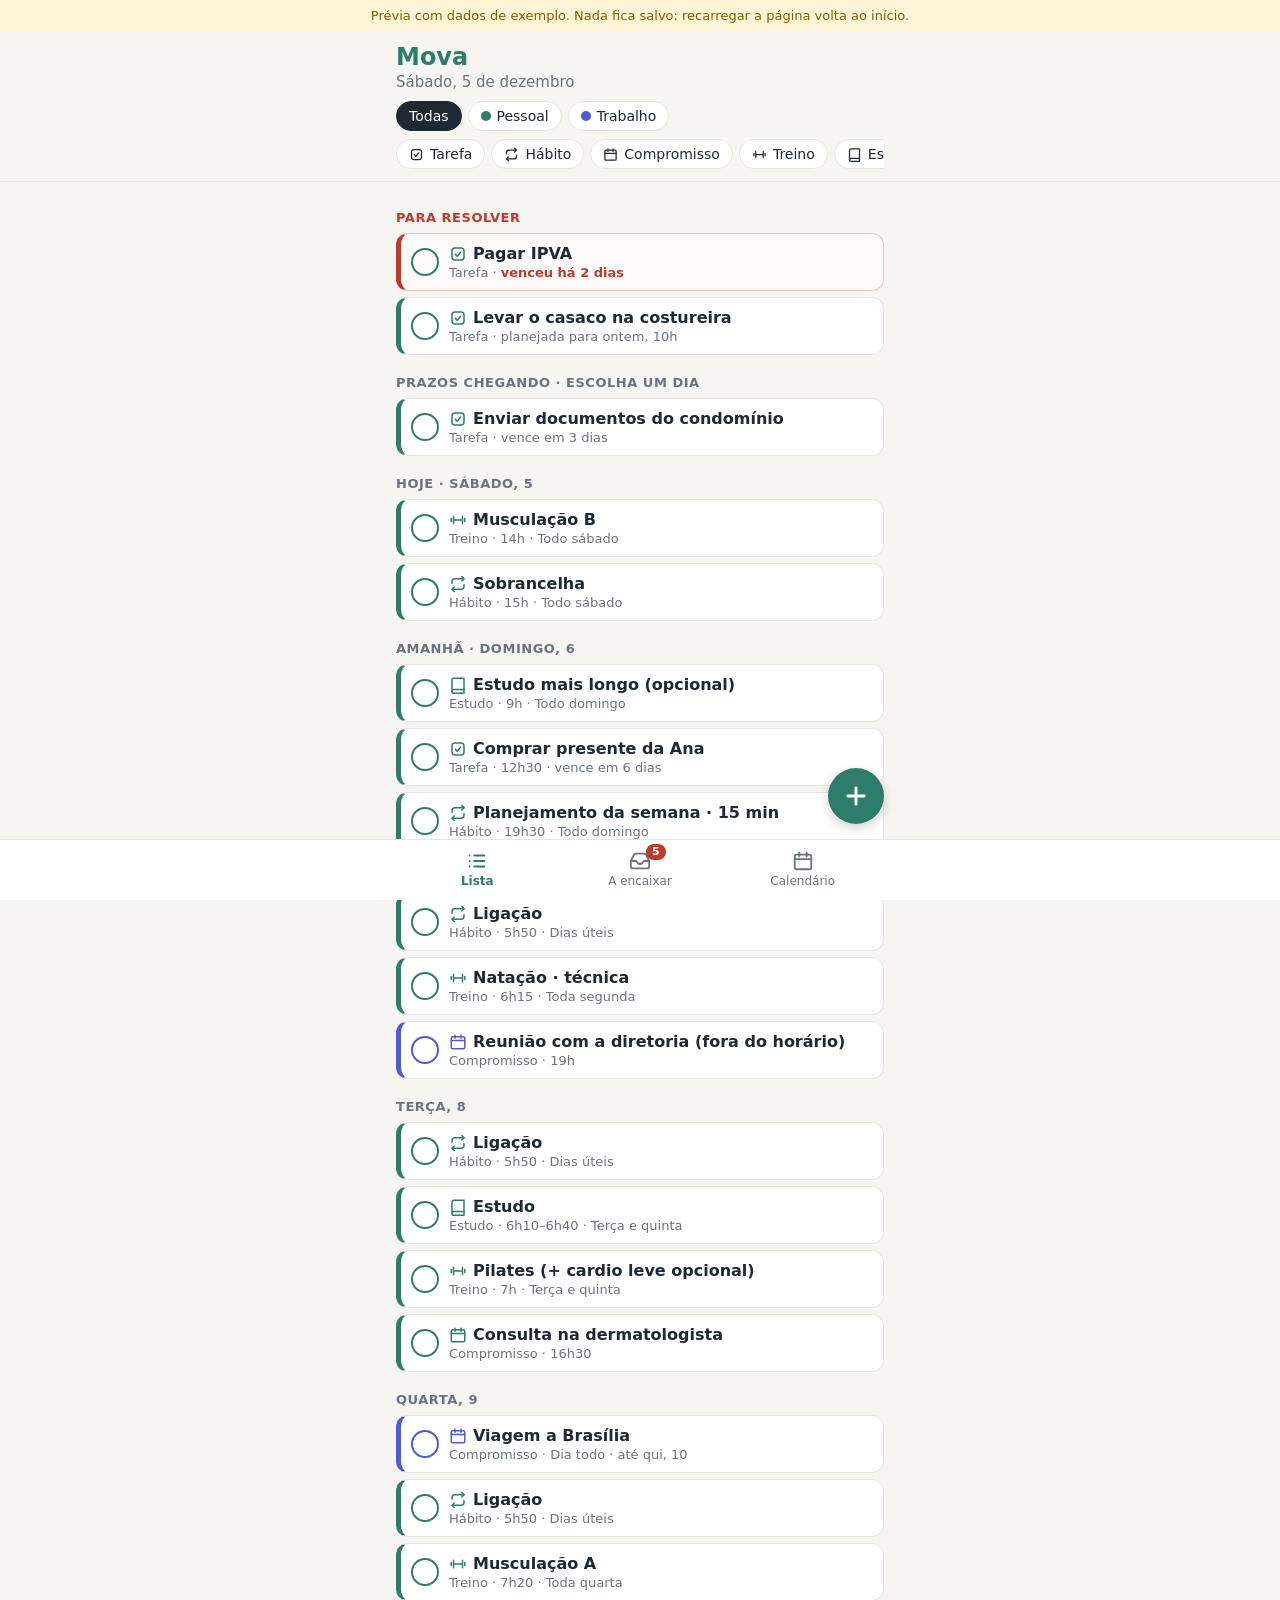
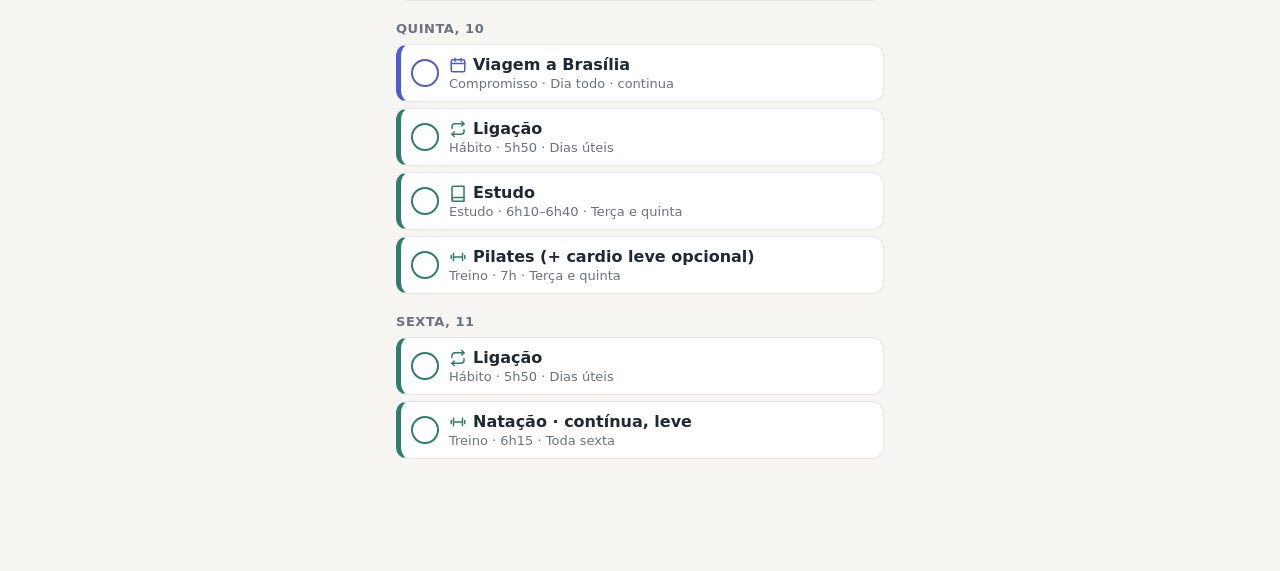
==== commit 438fa586: "Mostra prazos chegando no topo da lista, 3 dias antes de vencer Co-Authored-By: Claude Opus 5.5 <nor" ====
--- a/web/previa/index.html
+++ b/web/previa/index.html
@@ -286,7 +286,7 @@
         <div class="campo">
           <span class="rotulo">Prazo (opcional)</span>
           <div class="campo-linha"><input type="date" id="f-prazo"></div>
-          <p class="dica">Sem nenhum dos dois, a tarefa vai para "A encaixar".</p>
+          <p class="dica">Sem "Quando vou fazer", a tarefa vai para "A encaixar". Se tiver prazo, ela também aparece no topo da lista 3 dias antes de vencer.</p>
         </div>
       </div>
 
@@ -629,11 +629,25 @@
         .sort((a, b) => (a.prazo || '9999').localeCompare(b.prazo || '9999'));
     }
 
+    // Tarefas ainda sem dia para fazer cujo prazo vence nos próximos dias.
+    const DIAS_PRAZO_CHEGANDO = 3;
+    function prazosChegando() {
+      return aEncaixar().filter((i) => {
+        if (!i.prazo || estados[i.id]) return false;
+        const n = diferencaDias(HOJE, deChave(i.prazo));
+        return n >= 0 && n <= DIAS_PRAZO_CHEGANDO;
+      });
+    }
+
     function renderLista() {
       let html = '';
       const resolver = paraResolver();
       if (resolver.length) {
         html += secao('Para resolver', resolver.map((i) => htmlItem(i, null, 'resolver')), 'resolver');
+      }
+      const chegando = prazosChegando();
+      if (chegando.length) {
+        html += secao('Prazos chegando · escolha um dia', chegando.map((i) => htmlItem(i, null, 'encaixar')));
       }
       for (let n = 0; n < 7; n++) {
         const d = somarDias(HOJE, n);
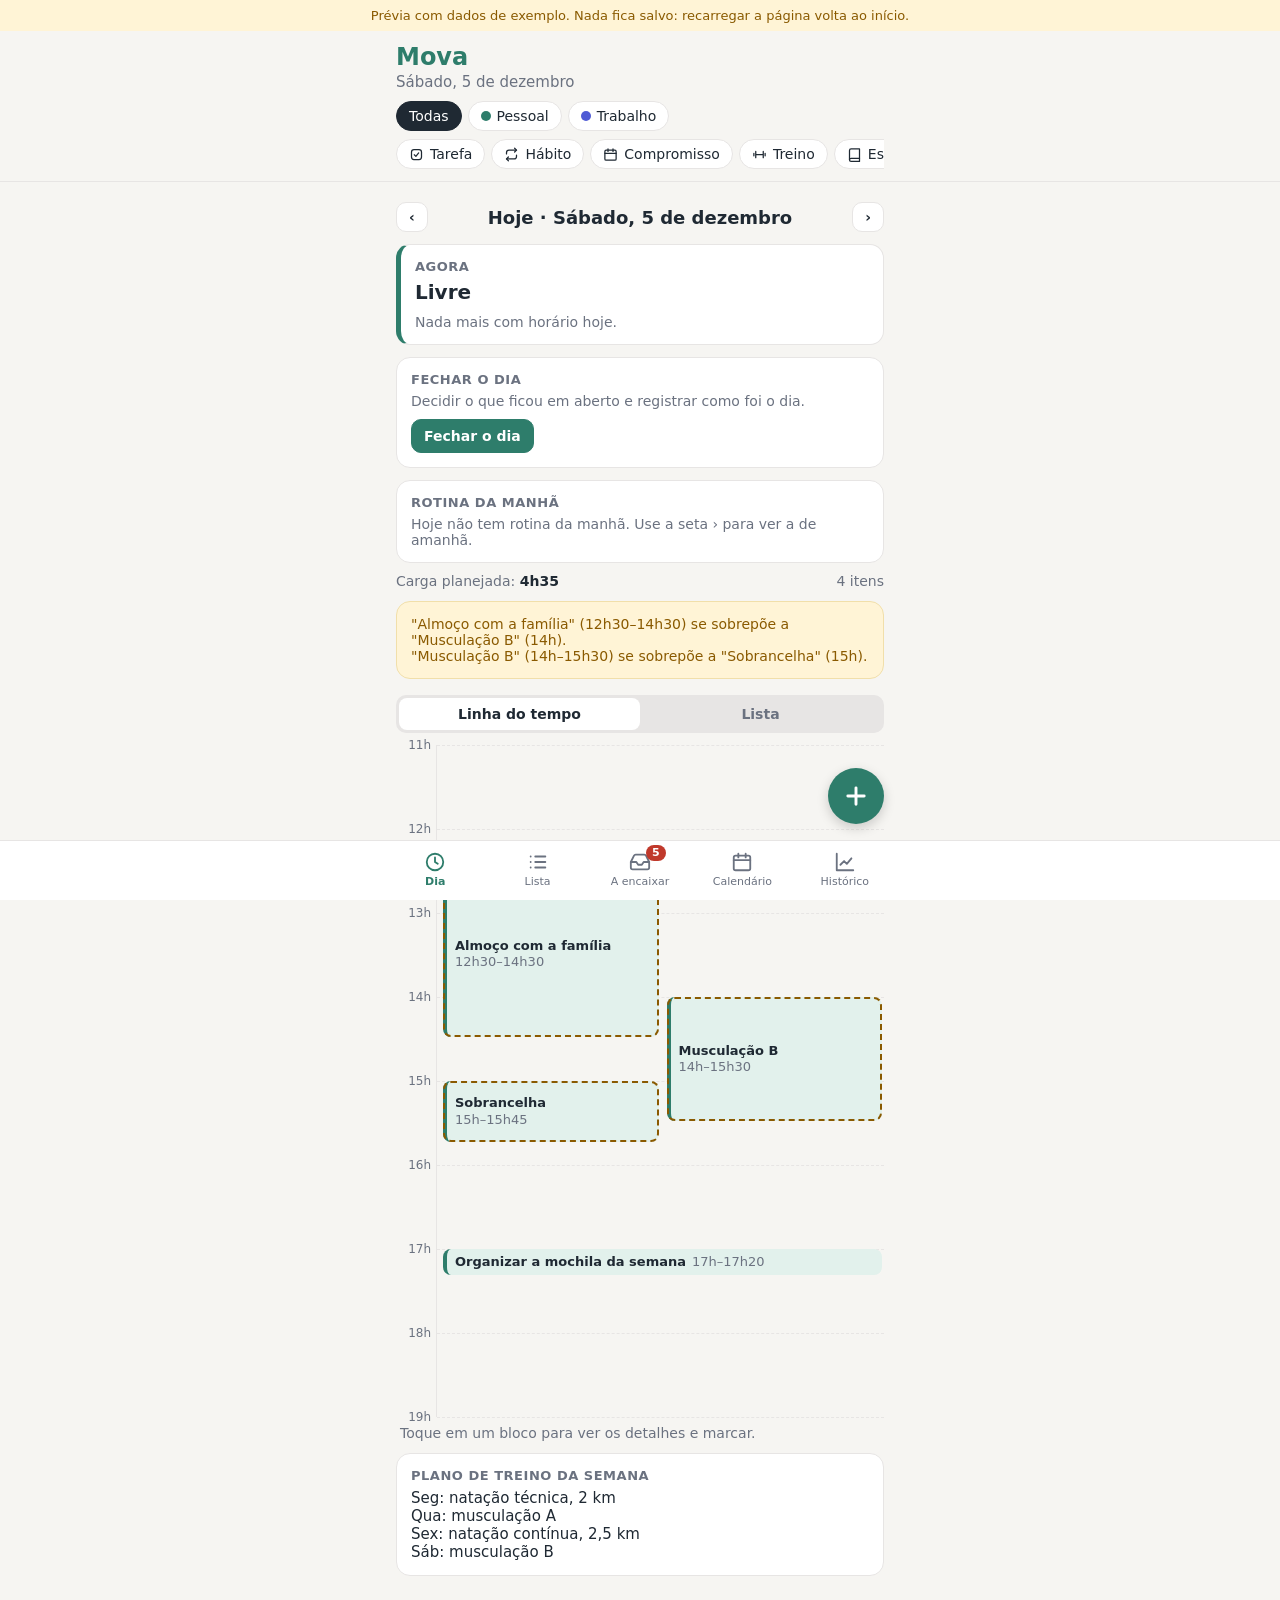
==== commit 6323b039: "Amplia a prévia: visão do dia, rotinas, fechamento, planejamento e histórico Inclui linha do tempo, " ====
--- a/web/previa/index.html
+++ b/web/previa/index.html
@@ -39,7 +39,7 @@
       padding-bottom: calc(88px + env(safe-area-inset-bottom, 0px));
     }
 
-    button, input, select { font: inherit; color: inherit; }
+    button, input, select, textarea { font: inherit; color: inherit; }
     button { cursor: pointer; }
     svg.icone { width: 18px; height: 18px; fill: none; stroke: currentColor; stroke-width: 2; stroke-linecap: round; stroke-linejoin: round; flex: none; }
 
@@ -66,6 +66,7 @@
     .topo .data-hoje { margin: 2px 0 10px; color: var(--muted); font-size: 0.9375rem; }
 
     .chips { display: flex; gap: 6px; overflow-x: auto; padding-bottom: 2px; scrollbar-width: none; }
+    .chips.quebra { flex-wrap: wrap; overflow: visible; }
     .chips + .chips { margin-top: 6px; }
     .chip {
       display: inline-flex; align-items: center; gap: 6px;
@@ -81,7 +82,10 @@
     .secao h2 {
       font-size: 0.8125rem; text-transform: uppercase; letter-spacing: 0.04em;
       color: var(--muted); margin: 20px 0 8px; font-weight: 700;
-    }
+      display: flex; justify-content: space-between; gap: 8px;
+    }
+    .secao h2 .carga { text-transform: none; letter-spacing: 0; font-weight: 600; }
+    .secao h2 .carga.pesada { color: var(--aviso); }
     .secao.resolver h2 { color: var(--vencido); }
     .vazio { color: var(--muted); font-size: 0.875rem; margin: 0 0 4px; padding-left: 4px; }
 
@@ -93,8 +97,8 @@
       border-left: 5px solid var(--cor);
       border-radius: 12px;
     }
-    .item.area-pessoal { --cor: var(--pessoal); --cor-clara: var(--pessoal-claro); }
-    .item.area-trabalho { --cor: var(--trabalho); --cor-clara: var(--trabalho-claro); }
+    .area-pessoal { --cor: var(--pessoal); --cor-clara: var(--pessoal-claro); }
+    .area-trabalho { --cor: var(--trabalho); --cor-clara: var(--trabalho-claro); }
 
     .linha { display: flex; align-items: center; gap: 10px; padding: 10px 12px 10px 10px; }
     .check {
@@ -105,6 +109,7 @@
     .check svg { width: 16px; height: 16px; stroke-width: 3; visibility: hidden; }
     .is-feito .check { background: var(--cor); }
     .is-feito .check svg { visibility: visible; }
+    .is-minima .check { background: var(--cor-clara); color: var(--cor); }
 
     .corpo { flex: 1; min-width: 0; background: none; border: 0; padding: 0; text-align: left; }
     .titulo { display: flex; align-items: center; gap: 6px; font-weight: 600; }
@@ -118,17 +123,103 @@
     .is-feito .titulo span, .is-nao .titulo span, .is-reag .titulo span { text-decoration: line-through; color: var(--muted); }
     .item.vencido { border-color: #efc2bc; border-left-color: var(--vencido); background: #fffafa; }
 
-    .painel { border-top: 1px solid var(--line); padding: 10px 12px 12px; display: grid; gap: 8px; }
+    .painel { border-top: 1px solid var(--line); padding: 10px 12px 12px; display: grid; gap: 10px; }
     .painel p { margin: 0; font-size: 0.875rem; color: var(--muted); }
+    .detalhes { display: grid; grid-template-columns: auto 1fr; gap: 4px 10px; font-size: 0.875rem; margin: 0; }
+    .detalhes dt { color: var(--muted); }
+    .detalhes dd { margin: 0; white-space: pre-line; }
+    .etapas { list-style: none; margin: 0; padding: 0; display: grid; gap: 4px; }
+    .etapa {
+      display: flex; align-items: center; gap: 8px; width: 100%; text-align: left;
+      background: none; border: 0; padding: 4px 0; font-size: 0.9375rem;
+    }
+    .etapa .caixa { width: 20px; height: 20px; border-radius: 6px; border: 2px solid var(--cor); display: grid; place-items: center; color: #fff; flex: none; }
+    .etapa .caixa svg { width: 13px; height: 13px; stroke-width: 3; visibility: hidden; }
+    .etapa.feita .caixa { background: var(--cor); }
+    .etapa.feita .caixa svg { visibility: visible; }
+    .etapa.feita span { text-decoration: line-through; color: var(--muted); }
+    .etapa.proxima span { font-weight: 700; }
+    .planob { background: var(--aviso-claro); color: var(--aviso); border-radius: 10px; padding: 10px; font-size: 0.875rem; display: grid; gap: 8px; }
+
     .botoes { display: flex; flex-wrap: wrap; gap: 6px; }
     .btn {
       border: 1px solid var(--line); background: var(--card); border-radius: 10px;
       padding: 8px 12px; font-size: 0.875rem; font-weight: 600;
     }
     .btn.principal { background: var(--cor, var(--pessoal)); border-color: var(--cor, var(--pessoal)); color: #fff; }
+    .btn.suave { background: var(--cor-clara, var(--pessoal-claro)); border-color: var(--cor-clara, var(--pessoal-claro)); color: var(--cor, var(--pessoal)); }
     .btn.falha { color: var(--vencido); border-color: #efc2bc; }
-    .btn label, label.btn { display: inline-flex; align-items: center; gap: 6px; }
+    .btn[aria-pressed="true"] { background: var(--ink); border-color: var(--ink); color: #fff; }
+    label.btn { display: inline-flex; align-items: center; gap: 6px; }
     label.btn input { border: 0; padding: 0; background: none; font-size: 0.875rem; }
+
+    .card { background: var(--card); border: 1px solid var(--line); border-radius: 14px; padding: 14px; margin-top: 12px; }
+    .card h3 { margin: 0 0 6px; font-size: 0.8125rem; text-transform: uppercase; letter-spacing: 0.04em; color: var(--muted); }
+    .card p { margin: 0; }
+    .card .grande { font-size: 1.25rem; font-weight: 700; }
+    .card .sub { color: var(--muted); font-size: 0.875rem; margin-top: 2px; }
+    .card .botoes { margin-top: 10px; }
+    .card.agora { border-left: 5px solid var(--pessoal); }
+    .card.aviso { background: var(--aviso-claro); border-color: #f1dfaa; color: var(--aviso); font-size: 0.875rem; }
+    .card textarea { width: 100%; }
+
+    /* Dia */
+    .dia-nav { display: flex; align-items: center; justify-content: space-between; gap: 8px; margin-top: 12px; }
+    .dia-nav h2 { margin: 0; font-size: 1.125rem; text-align: center; flex: 1; }
+    .dia-nav .btn { padding: 6px 12px; }
+    .seg { display: flex; background: var(--line); border-radius: 10px; padding: 3px; margin-top: 16px; }
+    .seg button { flex: 1; border: 0; background: none; border-radius: 8px; padding: 8px; font-weight: 600; font-size: 0.875rem; color: var(--muted); }
+    .seg button[aria-pressed="true"] { background: var(--card); color: var(--ink); }
+    .carga-dia { display: flex; justify-content: space-between; color: var(--muted); font-size: 0.875rem; margin-top: 10px; }
+    .carga-dia strong { color: var(--ink); }
+    .carga-dia .pesada { color: var(--aviso); font-weight: 700; }
+
+    .tl { position: relative; margin-top: 12px; margin-left: 40px; border-left: 1px solid var(--line); }
+    .tl-hora { position: absolute; left: -40px; width: 34px; text-align: right; font-size: 0.75rem; color: var(--muted); transform: translateY(-50%); }
+    .tl-marca { position: absolute; left: 0; right: 0; border-top: 1px dashed var(--line); }
+    .tl-agora { position: absolute; left: -4px; right: 0; border-top: 2px solid var(--vencido); }
+    .tl-agora::before { content: ""; position: absolute; left: -3px; top: -5px; width: 8px; height: 8px; border-radius: 50%; background: var(--vencido); }
+    .bloco {
+      position: absolute; border: 0; border-left: 4px solid var(--cor); background: var(--cor-clara);
+      border-radius: 8px; padding: 3px 8px; text-align: left; overflow: hidden; font-size: 0.8125rem; line-height: 1.25;
+    }
+    .bloco strong { display: block; white-space: nowrap; overflow: hidden; text-overflow: ellipsis; }
+    .bloco span { color: var(--muted); white-space: nowrap; }
+    .bloco.curto { display: flex; align-items: center; gap: 6px; padding-block: 0; }
+    .bloco.curto strong { flex: 0 1 auto; min-width: 0; }
+    .bloco.sobreposto { outline: 2px dashed var(--aviso); outline-offset: -2px; }
+    .bloco.feito { opacity: 0.55; }
+    .bloco.feito strong { text-decoration: line-through; }
+
+    /* Fluxos (rotina, fechamento, planejamento) */
+    .passos-topo { display: flex; justify-content: space-between; align-items: center; color: var(--muted); font-size: 0.875rem; }
+    .progresso { display: flex; gap: 4px; margin: 8px 0 14px; }
+    .progresso i { flex: 1; height: 4px; border-radius: 2px; background: var(--line); }
+    .progresso i.ok { background: var(--pessoal); }
+    .folha h2 small { display: block; font-size: 0.875rem; color: var(--muted); font-weight: 400; margin-top: 2px; }
+    .energia { display: grid; grid-template-columns: repeat(5, 1fr); gap: 6px; }
+    .energia button { border: 1px solid var(--line); background: var(--card); border-radius: 10px; padding: 10px 0; display: grid; gap: 2px; justify-items: center; }
+    .energia button strong { font-size: 1.25rem; }
+    .energia button span { font-size: 0.6875rem; color: var(--muted); }
+    .energia button[aria-pressed="true"] { background: var(--pessoal); border-color: var(--pessoal); color: #fff; }
+    .energia button[aria-pressed="true"] span { color: #fff; }
+    textarea.nota { width: 100%; min-height: 96px; padding: 10px; border: 1px solid var(--line); border-radius: 10px; resize: vertical; }
+    .lista-passos { list-style: none; margin: 14px 0 0; padding: 0; display: grid; gap: 4px; font-size: 0.875rem; }
+    .lista-passos li { display: flex; gap: 8px; color: var(--muted); }
+    .lista-passos li.atual { color: var(--ink); font-weight: 700; }
+    .lista-passos li.ok { text-decoration: line-through; }
+
+    .barras-dias { display: grid; gap: 8px; }
+    .barra-dia { display: grid; grid-template-columns: 64px 1fr 56px; gap: 8px; align-items: center; font-size: 0.875rem; }
+    .barra-dia .trilho { height: 10px; border-radius: 5px; background: var(--line); overflow: hidden; }
+    .barra-dia .trilho i { display: block; height: 100%; background: var(--pessoal); }
+    .barra-dia.pesada .trilho i { background: #d99a00; }
+    .barra-dia.pesada b { color: var(--aviso); }
+    .barra-dia b { text-align: right; }
+    .numeros { display: grid; grid-template-columns: repeat(2, 1fr); gap: 8px; }
+    .numeros div { background: var(--bg); border-radius: 10px; padding: 10px; }
+    .numeros strong { display: block; font-size: 1.25rem; }
+    .numeros span { font-size: 0.8125rem; color: var(--muted); }
 
     /* Calendário */
     .mes-topo { display: flex; align-items: center; justify-content: space-between; margin: 16px 0 8px; }
@@ -141,9 +232,9 @@
       display: flex; flex-direction: column; align-items: center; justify-content: center; gap: 3px;
       padding: 0; font-size: 0.875rem; position: relative;
     }
-    .dia.n1 { background: var(--nivel-1); border-color: var(--nivel-1); }
-    .dia.n2 { background: var(--nivel-2); border-color: var(--nivel-2); }
-    .dia.n3 { background: var(--nivel-3); border-color: var(--nivel-3); color: #fff; }
+    .n1 { background: var(--nivel-1) !important; border-color: var(--nivel-1) !important; }
+    .n2 { background: var(--nivel-2) !important; border-color: var(--nivel-2) !important; }
+    .n3 { background: var(--nivel-3) !important; border-color: var(--nivel-3) !important; color: #fff; }
     .dia.hoje { border: 2px solid var(--ink); font-weight: 700; }
     .dia.sel { outline: 3px solid var(--trabalho); outline-offset: 1px; }
     .dia .pontos { display: flex; gap: 3px; height: 6px; }
@@ -157,8 +248,32 @@
     .resumo .total { font-size: 0.9375rem; }
     .resumo .total strong { font-size: 1.5rem; color: var(--pessoal); margin-right: 4px; }
     .barra-linha { display: grid; grid-template-columns: 1fr auto; gap: 2px 8px; font-size: 0.875rem; }
-    .barra { grid-column: 1 / -1; height: 6px; border-radius: 3px; background: var(--line); overflow: hidden; }
+    .barra-linha small { color: var(--muted); }
+    .barra { grid-column: 1 / -1; height: 6px; border-radius: 3px; background: var(--line); overflow: hidden; display: flex; }
     .barra i { display: block; height: 100%; background: var(--pessoal); }
+    .barra i.min { background: var(--nivel-2); }
+
+    .registro { background: var(--card); border: 1px solid var(--line); border-radius: 12px; padding: 12px; display: grid; gap: 4px; }
+    .registro .quando { font-size: 0.8125rem; color: var(--muted); display: flex; justify-content: space-between; gap: 8px; }
+    .pontos-energia { display: inline-flex; gap: 3px; align-items: center; }
+    .pontos-energia i { width: 8px; height: 8px; border-radius: 50%; background: var(--line); }
+    .pontos-energia i.on { background: var(--pessoal); }
+
+    /* Histórico */
+    .busca { width: 100%; padding: 12px; border: 1px solid var(--line); border-radius: 10px; background: var(--card); margin-top: 12px; }
+    .consist { display: grid; grid-template-columns: minmax(0, 1fr) repeat(8, 18px) 40px; gap: 4px; align-items: center; font-size: 0.8125rem; }
+    .consist .nome { overflow: hidden; text-overflow: ellipsis; white-space: nowrap; }
+    .consist .cel { width: 18px; height: 18px; border-radius: 4px; background: var(--line); }
+    .consist .pct { text-align: right; color: var(--muted); }
+    .consist .cab { font-size: 0.6875rem; color: var(--muted); text-align: center; }
+    .grafico-energia { display: flex; align-items: flex-end; gap: 4px; height: 80px; }
+    .grafico-energia div { flex: 1; display: flex; flex-direction: column; align-items: center; justify-content: flex-end; gap: 4px; height: 100%; }
+    .grafico-energia i { width: 100%; border-radius: 4px 4px 0 0; background: var(--nivel-2); }
+    .grafico-energia i.vazio { background: transparent; }
+    .grafico-energia span { font-size: 0.625rem; color: var(--muted); }
+    .resultado { background: var(--card); border: 1px solid var(--line); border-radius: 10px; padding: 10px 12px; font-size: 0.875rem; }
+    .resultado strong { display: block; }
+    .resultado span { color: var(--muted); }
 
     /* Navegação */
     nav.abas {
@@ -166,11 +281,11 @@
       background: var(--card); border-top: 1px solid var(--line);
       padding-bottom: env(safe-area-inset-bottom, 0px);
     }
-    nav.abas .wrap { display: flex; }
+    nav.abas .wrap { display: flex; padding-inline: 4px; }
     .aba {
-      flex: 1; background: none; border: 0; padding: 10px 4px 12px;
+      flex: 1; background: none; border: 0; padding: 10px 2px 12px;
       display: flex; flex-direction: column; align-items: center; gap: 2px;
-      font-size: 0.75rem; color: var(--muted); position: relative;
+      font-size: 0.6875rem; color: var(--muted); position: relative; white-space: nowrap;
     }
     .aba svg.icone { width: 22px; height: 22px; }
     .aba[aria-current="page"] { color: var(--pessoal); font-weight: 700; }
@@ -189,18 +304,20 @@
     .fab svg.icone { width: 28px; height: 28px; stroke-width: 2.5; }
 
     .aviso-salvo {
-      position: fixed; z-index: 12; left: 50%; transform: translateX(-50%);
+      position: fixed; z-index: 40; left: 50%; transform: translateX(-50%);
       bottom: calc(144px + env(safe-area-inset-bottom, 0px));
       background: var(--ink); color: #fff; border-radius: 10px; padding: 10px 14px; font-size: 0.875rem;
       max-width: calc(100% - 32px);
     }
 
-    /* Cadastro rápido */
+    /* Folhas (cadastro e fluxos) */
     .fundo { position: fixed; inset: 0; z-index: 20; background: rgba(0, 0, 0, 0.35); display: flex; align-items: flex-end; justify-content: center; }
     .folha {
       background: var(--card); width: 100%; max-width: 520px; max-height: 92vh; overflow-y: auto;
       border-radius: 18px 18px 0 0; padding: 16px 16px calc(16px + env(safe-area-inset-bottom, 0px));
     }
+    .folha.cheia { height: 92vh; display: flex; flex-direction: column; }
+    .folha.cheia .miolo { flex: 1; overflow-y: auto; }
     .folha h2 { margin: 0 0 12px; font-size: 1.125rem; }
     .folha .titulo-input {
       width: 100%; font-size: 1.125rem; padding: 12px; border: 1px solid var(--line); border-radius: 10px;
@@ -209,23 +326,26 @@
     .campo > .rotulo { font-size: 0.8125rem; font-weight: 700; color: var(--muted); }
     .campo .dica { font-size: 0.8125rem; color: var(--muted); margin: 0; }
     .campo-linha { display: flex; flex-wrap: wrap; gap: 8px; align-items: center; }
-    .campo input[type="date"], .campo input[type="time"], .campo input[type="number"], .campo select {
+    .campo input[type="date"], .campo input[type="time"], .campo input[type="number"], .campo input[type="text"], .campo select, .campo textarea {
       padding: 8px 10px; border: 1px solid var(--line); border-radius: 10px; background: var(--card);
     }
-    .campo input[type="number"] { width: 72px; }
+    .campo input[type="text"], .campo textarea { width: 100%; }
+    .campo input[type="number"] { width: 80px; }
     .opcao[aria-pressed="true"] { background: var(--ink); border-color: var(--ink); color: #fff; }
+    .mais { margin-top: 14px; background: none; border: 0; padding: 4px 0; color: var(--pessoal); font-weight: 700; }
     .msg { margin: 14px 0 0; border-radius: 10px; padding: 10px 12px; font-size: 0.875rem; }
     .msg.conflito { background: var(--aviso-claro); color: var(--aviso); }
     .msg.erro { background: var(--vencido-claro); color: var(--vencido); }
-    .folha .rodape { display: flex; gap: 8px; margin-top: 18px; }
-    .folha .rodape .btn { flex: 1; padding: 12px; font-size: 1rem; }
-    .folha .rodape .btn.principal { --cor: var(--pessoal); }
+    .msg.modelo { background: var(--pessoal-claro); color: var(--pessoal); }
+    .rodape { display: flex; gap: 8px; margin-top: 18px; }
+    .rodape .btn { flex: 1; padding: 12px; font-size: 1rem; }
+    .rodape .btn.principal { --cor: var(--pessoal); }
   </style>
 </head>
 <body>
   <div class="faixa-previa">Prévia com dados de exemplo. Nada fica salvo: recarregar a página volta ao início.</div>
 
-  <header class="topo">
+  <header class="topo" id="topo">
     <div class="wrap">
       <h1>Mova</h1>
       <p class="data-hoje" id="data-hoje"></p>
@@ -242,28 +362,50 @@
 
   <nav class="abas">
     <div class="wrap">
-      <button class="aba" type="button" data-aba="lista">
+      <button class="aba" type="button" data-acao="aba" data-aba="dia">
+        <svg class="icone" viewBox="0 0 24 24"><circle cx="12" cy="12" r="9"/><path d="M12 7v5l3 2"/></svg>
+        Dia
+      </button>
+      <button class="aba" type="button" data-acao="aba" data-aba="lista">
         <svg class="icone" viewBox="0 0 24 24"><path d="M9 6h11M9 12h11M9 18h11"/><path d="M4 6h.01M4 12h.01M4 18h.01"/></svg>
         Lista
       </button>
-      <button class="aba" type="button" data-aba="encaixar">
+      <button class="aba" type="button" data-acao="aba" data-aba="encaixar">
         <svg class="icone" viewBox="0 0 24 24"><path d="M22 12h-6l-2 3h-4l-2-3H2"/><path d="M5.45 5.11 2 12v6a2 2 0 0 0 2 2h16a2 2 0 0 0 2-2v-6l-3.45-6.89A2 2 0 0 0 16.76 4H7.24a2 2 0 0 0-1.79 1.11z"/></svg>
         A encaixar
         <span class="badge" id="badge-encaixar"></span>
       </button>
-      <button class="aba" type="button" data-aba="calendario">
+      <button class="aba" type="button" data-acao="aba" data-aba="calendario">
         <svg class="icone" viewBox="0 0 24 24"><rect x="3" y="5" width="18" height="16" rx="2"/><path d="M16 3v4M8 3v4M3 10h18"/></svg>
         Calendário
       </button>
+      <button class="aba" type="button" data-acao="aba" data-aba="historico">
+        <svg class="icone" viewBox="0 0 24 24"><path d="M3 3v18h18"/><path d="M7 15l4-4 3 3 5-6"/></svg>
+        Histórico
+      </button>
     </div>
   </nav>
 
   <div class="aviso-salvo" id="aviso-salvo" hidden></div>
 
+  <!-- Fluxos guiados: rotina passo a passo, fechamento do dia, planejamento da semana -->
+  <div class="fundo" id="fundo-fluxo" hidden>
+    <div class="folha cheia" id="fluxo"></div>
+  </div>
+
+  <!-- Cadastro rápido -->
   <div class="fundo" id="fundo-novo" hidden>
     <form class="folha" id="form-novo" novalidate>
       <h2>Novo item</h2>
-      <input class="titulo-input" id="f-titulo" placeholder="O que precisa ser feito?" autocomplete="off">
+
+      <div class="campo" style="margin-top:0">
+        <span class="rotulo">Começar de um modelo (opcional)</span>
+        <div class="chips" id="f-modelo"></div>
+      </div>
+
+      <div class="campo">
+        <input class="titulo-input" id="f-titulo" placeholder="O que precisa ser feito?" autocomplete="off">
+      </div>
 
       <div class="campo">
         <span class="rotulo">Tipo</span>
@@ -339,6 +481,39 @@
         </div>
       </div>
 
+      <button class="mais" type="button" id="f-mais">+ Mais detalhes (duração, etapas, local…)</button>
+      <div id="f-detalhes" hidden>
+        <div class="campo">
+          <span class="rotulo">Duração estimada</span>
+          <div class="campo-linha"><input type="number" id="f-duracao" min="5" step="5" placeholder="30"> minutos</div>
+        </div>
+        <div class="campo">
+          <span class="rotulo">Etapas (uma por linha)</span>
+          <textarea id="f-etapas" rows="3" placeholder="Escanear documentos&#10;Assinar&#10;Enviar"></textarea>
+        </div>
+        <div class="campo" id="f-campo-minima">
+          <span class="rotulo">Versão mínima (para dia ruim)</span>
+          <input type="text" id="f-minima" placeholder="Ex.: 10 minutos de leitura">
+        </div>
+        <div class="campo" id="f-campo-planob">
+          <span class="rotulo">Plano B (se não der para fazer)</span>
+          <input type="text" id="f-planob" placeholder="Ex.: estudo curto na segunda">
+        </div>
+        <div class="campo">
+          <span class="rotulo">Onde</span>
+          <input type="text" id="f-local" placeholder="Endereço ou lugar">
+        </div>
+        <div class="campo">
+          <span class="rotulo">O que levar</span>
+          <input type="text" id="f-levar" placeholder="Ex.: documentos, toalha">
+        </div>
+        <div class="campo">
+          <span class="rotulo">Observações</span>
+          <textarea id="f-notas" rows="2"></textarea>
+        </div>
+      </div>
+
+      <p class="msg modelo" id="f-modelo-extra" hidden></p>
       <p class="msg conflito" id="f-conflito" hidden></p>
       <p class="msg erro" id="f-erro" hidden></p>
 
@@ -350,7 +525,7 @@
   </div>
 
   <script>
-    // ---------- Datas ----------
+    // ============ Datas e formatação ============
     const DIAS = ['domingo', 'segunda', 'terça', 'quarta', 'quinta', 'sexta', 'sábado'];
     const DIAS_CURTOS = ['dom', 'seg', 'ter', 'qua', 'qui', 'sex', 'sáb'];
     const MESES = ['janeiro', 'fevereiro', 'março', 'abril', 'maio', 'junho', 'julho', 'agosto', 'setembro', 'outubro', 'novembro', 'dezembro'];
@@ -361,8 +536,12 @@
     function chave(d) { return `${d.getFullYear()}-${String(d.getMonth() + 1).padStart(2, '0')}-${String(d.getDate()).padStart(2, '0')}`; }
     function deChave(k) { const [a, m, d] = k.split('-').map(Number); return new Date(a, m - 1, d); }
     function maiuscula(s) { return s.charAt(0).toUpperCase() + s.slice(1); }
-    function fmtHora(h) { const [H, M] = h.split(':').map(Number); return M ? `${H}h${String(M).padStart(2, '0')}` : `${H}h`; }
+    function minutos(h) { const [H, M] = h.split(':').map(Number); return H * 60 + M; }
+    function fmtMin(m) { const H = Math.floor(m / 60); const M = m % 60; return M ? `${H}h${String(M).padStart(2, '0')}` : `${H}h`; }
+    function fmtHora(h) { return fmtMin(minutos(h)); }
+    function fmtDur(m) { if (m < 60) return `${m} min`; const H = Math.floor(m / 60); const M = m % 60; return M ? `${H}h${String(M).padStart(2, '0')}` : `${H}h`; }
     function fmtDiaCurto(d) { return `${DIAS_CURTOS[d.getDay()]}, ${d.getDate()}`; }
+    function fmtDiaLongo(d) { return `${maiuscula(DIAS[d.getDay()])}, ${d.getDate()} de ${MESES[d.getMonth()]}`; }
     function rotuloDia(d) {
       const n = diferencaDias(HOJE, d);
       if (n === 0) return 'hoje';
@@ -370,11 +549,13 @@
       if (n === -1) return 'ontem';
       return fmtDiaCurto(d);
     }
-
-    const HOJE = inicioDoDia(new Date());
+    function esc(s) { return String(s).replace(/[&<>"']/g, (c) => ({ '&': '&amp;', '<': '&lt;', '>': '&gt;', '"': '&quot;', "'": '&#39;' })[c]); }
+
+    const AGORA = new Date();
+    const HOJE = inicioDoDia(AGORA);
     const em = (n) => chave(somarDias(HOJE, n));
 
-    // ---------- Tipos e áreas ----------
+    // ============ Tipos e áreas ============
     const ICONES = {
       tarefa: '<rect x="4" y="4" width="16" height="16" rx="4"/><path d="M8.5 12.5l2.5 2.5 4.5-5.5"/>',
       habito: '<path d="M17 2l3 3-3 3"/><path d="M4 11V9a4 4 0 0 1 4-4h12"/><path d="M7 22l-3-3 3-3"/><path d="M20 13v2a4 4 0 0 1-4 4H4"/>',
@@ -383,45 +564,97 @@
       estudo: '<path d="M4 5.5A2.5 2.5 0 0 1 6.5 3H20v15H6.5A2.5 2.5 0 0 0 4 20.5z"/><path d="M4 20.5A2.5 2.5 0 0 0 6.5 23H20v-5"/>',
       check: '<path d="M5 12.5l4.5 4.5L19 7"/>',
     };
-    const TIPOS = {
-      tarefa: 'Tarefa', habito: 'Hábito', compromisso: 'Compromisso', treino: 'Treino', estudo: 'Estudo',
-    };
+    const TIPOS = { tarefa: 'Tarefa', habito: 'Hábito', compromisso: 'Compromisso', treino: 'Treino', estudo: 'Estudo' };
     const AREAS = { pessoal: 'Pessoal', trabalho: 'Trabalho' };
+    const DURACAO_PADRAO = { tarefa: 30, habito: 15, compromisso: 60, treino: 60, estudo: 30 };
+    const MOTIVOS = ['Cansaço', 'Imprevisto', 'Trabalho', 'Saúde', 'Esqueci', 'Outro'];
+    const ENERGIA = ['muito baixa', 'baixa', 'média', 'boa', 'muito boa'];
+    const LIMITE_DIA_PESADO = 6 * 60;
+    const DIAS_PRAZO_CHEGANDO = 3;
     const icone = (nome) => `<svg class="icone" viewBox="0 0 24 24" aria-hidden="true">${ICONES[nome]}</svg>`;
 
-    // ---------- Dados de exemplo (rotina do documento de requisitos) ----------
+    // ============ Dados de exemplo (rotina do documento de requisitos) ============
     let proximoId = 1;
     const novoId = () => `i${proximoId++}`;
     const desde = em(-120);
 
     const itens = [
-      { titulo: 'Ligação', tipo: 'habito', area: 'pessoal', hora: '05:50', regra: { semanal: [1, 2, 3, 4, 5], inicio: desde } },
-      { titulo: 'Natação · técnica', tipo: 'treino', area: 'pessoal', hora: '06:15', regra: { semanal: [1], inicio: desde } },
-      { titulo: 'Natação · contínua, leve', tipo: 'treino', area: 'pessoal', hora: '06:15', regra: { semanal: [5], inicio: desde } },
-      { titulo: 'Estudo', tipo: 'estudo', area: 'pessoal', hora: '06:10', fim: '06:40', regra: { semanal: [2, 4], inicio: desde } },
-      { titulo: 'Pilates (+ cardio leve opcional)', tipo: 'treino', area: 'pessoal', hora: '07:00', regra: { semanal: [2, 4], inicio: desde } },
-      { titulo: 'Musculação A', tipo: 'treino', area: 'pessoal', hora: '07:20', regra: { semanal: [3], inicio: desde } },
-      { titulo: 'Musculação B', tipo: 'treino', area: 'pessoal', hora: '14:00', regra: { semanal: [6], inicio: desde } },
-      { titulo: 'Sobrancelha', tipo: 'habito', area: 'pessoal', hora: '15:00', regra: { semanal: [6], inicio: desde } },
-      { titulo: 'Estudo mais longo (opcional)', tipo: 'estudo', area: 'pessoal', hora: '09:00', regra: { semanal: [0], inicio: desde } },
-      { titulo: 'Planejamento da semana · 15 min', tipo: 'habito', area: 'pessoal', hora: '19:30', regra: { semanal: [0], inicio: desde } },
-
-      { titulo: 'Pagar IPVA', tipo: 'tarefa', area: 'pessoal', prazo: em(-2) },
-      { titulo: 'Levar o casaco na costureira', tipo: 'tarefa', area: 'pessoal', data: em(-1), hora: '10:00' },
-      { titulo: 'Comprar presente da Ana', tipo: 'tarefa', area: 'pessoal', data: em(1), hora: '12:30', prazo: em(6) },
-      { titulo: 'Reunião com a diretoria (fora do horário)', tipo: 'compromisso', area: 'trabalho', data: em(2), hora: '19:00' },
-      { titulo: 'Consulta na dermatologista', tipo: 'compromisso', area: 'pessoal', data: em(3), hora: '16:30' },
-      { titulo: 'Viagem a Brasília', tipo: 'compromisso', area: 'trabalho', data: em(4), ate: em(5), diaTodo: true },
-
-      { titulo: 'Enviar documentos do condomínio', tipo: 'tarefa', area: 'pessoal', prazo: em(3) },
-      { titulo: 'Reembolso da viagem', tipo: 'tarefa', area: 'trabalho', prazo: em(12) },
-      { titulo: 'Marcar dentista', tipo: 'tarefa', area: 'pessoal' },
-      { titulo: 'Trocar a lâmpada do banheiro', tipo: 'tarefa', area: 'pessoal' },
+      { titulo: 'Ligação', tipo: 'habito', area: 'pessoal', hora: '05:50', duracao: 20, regra: { semanal: [1, 2, 3, 4, 5], inicio: desde } },
+      { titulo: 'Natação · técnica', tipo: 'treino', area: 'pessoal', hora: '06:15', duracao: 60, regra: { semanal: [1], inicio: desde },
+        minima: '30 min, só os exercícios de técnica', levar: 'Touca, óculos, toalha, chinelo' },
+      { titulo: 'Natação · contínua, leve', tipo: 'treino', area: 'pessoal', hora: '06:15', duracao: 60, regra: { semanal: [5], inicio: desde },
+        minima: '20 min leves', levar: 'Touca, óculos, toalha, chinelo' },
+      { titulo: 'Estudo', tipo: 'estudo', area: 'pessoal', hora: '06:10', duracao: 30, regra: { semanal: [2, 4], inicio: desde },
+        minima: '10 min de leitura',
+        planoB: { texto: 'Estudo curto na segunda, 6h10–6h30', titulo: 'Estudo curto (plano B)', diaSemana: 1, hora: '06:10', duracao: 20 } },
+      { titulo: 'Saída para o Pilates', tipo: 'habito', area: 'pessoal', hora: '06:45', duracao: 10, regra: { semanal: [2, 4], inicio: desde } },
+      { titulo: 'Pilates (+ cardio leve opcional)', tipo: 'treino', area: 'pessoal', hora: '07:00', duracao: 60, regra: { semanal: [2, 4], inicio: desde },
+        local: 'Studio Equilíbrio' },
+      { titulo: 'Musculação A', tipo: 'treino', area: 'pessoal', hora: '07:20', duracao: 75, regra: { semanal: [3], inicio: desde },
+        minima: '30 min, só os exercícios principais' },
+      { titulo: 'Musculação B', tipo: 'treino', area: 'pessoal', hora: '14:00', duracao: 90, regra: { semanal: [6], inicio: desde },
+        minima: '30 min, só os exercícios principais' },
+      { titulo: 'Sobrancelha', tipo: 'habito', area: 'pessoal', hora: '15:00', duracao: 45, regra: { semanal: [6], inicio: desde } },
+      { titulo: 'Estudo mais longo (opcional)', tipo: 'estudo', area: 'pessoal', hora: '09:00', duracao: 90, regra: { semanal: [0], inicio: desde },
+        minima: '30 min' },
+      { titulo: 'Planejamento da semana', tipo: 'habito', area: 'pessoal', hora: '19:30', duracao: 15, regra: { semanal: [0], inicio: desde },
+        minima: '5 min: só olhar a semana' },
+
+      { titulo: 'Pagar IPVA', tipo: 'tarefa', area: 'pessoal', prazo: em(-2), duracao: 15 },
+      { titulo: 'Levar o casaco na costureira', tipo: 'tarefa', area: 'pessoal', data: em(-1), hora: '10:00', duracao: 30, local: 'Ateliê da Rosa · Rua Bahia, 45' },
+      { titulo: 'Almoço com a família', tipo: 'compromisso', area: 'pessoal', data: em(0), hora: '12:30', duracao: 120 },
+      { titulo: 'Organizar a mochila da semana', tipo: 'tarefa', area: 'pessoal', data: em(0), hora: '17:00', duracao: 20,
+        etapas: [{ texto: 'Roupa do Pilates', feita: true }, { texto: 'Material de natação', feita: false }, { texto: 'Carregador e fone', feita: false }] },
+      { titulo: 'Comprar presente da Ana', tipo: 'tarefa', area: 'pessoal', data: em(1), hora: '12:30', duracao: 40, prazo: em(6),
+        etapas: [{ texto: 'Pensar em 3 ideias', feita: true }, { texto: 'Escolher uma', feita: false }, { texto: 'Comprar e embrulhar', feita: false }] },
+      { titulo: 'Reunião com a diretoria (fora do horário)', tipo: 'compromisso', area: 'trabalho', data: em(2), hora: '19:00', duracao: 90,
+        notas: 'Pauta: orçamento do próximo ano.\nLevar a planilha atualizada.' },
+      { titulo: 'Consulta na dermatologista', tipo: 'compromisso', area: 'pessoal', data: em(3), hora: '16:30', duracao: 60,
+        local: 'Clínica Derma Vida · Rua das Flores, 120, sala 304', levar: 'Cartão do plano, exames de agosto', notas: 'Perguntar sobre o protetor solar.' },
+      { titulo: 'Viagem a Brasília', tipo: 'compromisso', area: 'trabalho', data: em(4), ate: em(5), diaTodo: true,
+        notas: 'Voo às 7h10. Hotel perto do ministério.' },
+
+      { titulo: 'Enviar documentos do condomínio', tipo: 'tarefa', area: 'pessoal', prazo: em(3), duracao: 30,
+        etapas: [{ texto: 'Escanear RG e comprovante de residência', feita: true }, { texto: 'Assinar a procuração', feita: false }, { texto: 'Enviar por e-mail para a administradora', feita: false }] },
+      { titulo: 'Reembolso da viagem', tipo: 'tarefa', area: 'trabalho', prazo: em(12), duracao: 30 },
+      { titulo: 'Marcar dentista', tipo: 'tarefa', area: 'pessoal', duracao: 10 },
+      { titulo: 'Trocar a lâmpada do banheiro', tipo: 'tarefa', area: 'pessoal', duracao: 15 },
     ].map((item) => ({ id: novoId(), ...item }));
 
-    // Estado de cada ocorrência: { estado: 'feito' | 'nao' | 'reagendado', conta, para }
+    // Estado de cada ocorrência: { estado: 'feito' | 'nao' | 'reagendado', minima, conta, motivo, para, planoB }
     const estados = {};
-
+    // Registro do dia: { energia: 1-5, texto }
+    const registros = {};
+    let planoTreino = 'Seg: natação técnica, 2 km\nQua: musculação A\nSex: natação contínua, 2,5 km\nSáb: musculação B';
+
+    function sorteio(texto) {
+      let h = 2166136261;
+      for (let i = 0; i < texto.length; i++) { h ^= texto.charCodeAt(i); h = Math.imul(h, 16777619); }
+      return ((h >>> 0) % 1000) / 1000;
+    }
+
+    // Diário inventado para os dias que já passaram.
+    const FRASES = [
+      'Dia produtivo, consegui fazer tudo de manhã.',
+      'Dormi mal, energia baixa o dia todo.',
+      'Muito barulho no trabalho, cheguei sem energia.',
+      'A natação me deixou bem disposta.',
+      'Reunião longa à tarde, fiquei cansada.',
+      'Dia tranquilo, li bastante.',
+      'Mudança de planos no meio do dia, me desorganizou.',
+      'A rotina da manhã funcionou bem.',
+      'Cansaço depois do almoço.',
+      'Pouco sono, mas o estudo rendeu.',
+    ];
+    for (let n = 1; n <= 75; n++) {
+      const k = em(-n);
+      const energia = [2, 3, 3, 4, 4, 5, 3, 4, 2, 4][Math.floor(sorteio('e' + k) * 10)];
+      if (sorteio('r' + k) < 0.85) {
+        registros[k] = { energia, texto: sorteio('t' + k) < 0.7 ? FRASES[Math.floor(sorteio('f' + k) * FRASES.length)] : '' };
+      }
+    }
+
+    // ============ Regras de ocorrência ============
     function ocorreEm(item, d) {
       if (item.regra) {
         const r = item.regra;
@@ -443,25 +676,21 @@
 
     function chaveOcorrencia(item, d) { return item.regra ? `${item.id}|${chave(d)}` : item.id; }
 
-    function sorteio(texto) {
-      let h = 2166136261;
-      for (let i = 0; i < texto.length; i++) { h ^= texto.charCodeAt(i); h = Math.imul(h, 16777619); }
-      return ((h >>> 0) % 1000) / 1000;
-    }
-
-    // Histórico inventado para os dias que já passaram.
     function estadoDe(item, d) {
       const k = chaveOcorrencia(item, d);
       if (estados[k]) return estados[k];
       if (item.regra && d && d < HOJE) {
         const s = sorteio(k);
         const chanceFeito = item.titulo.includes('opcional') ? 0.5 : 0.8;
-        if (s < chanceFeito) return { estado: 'feito' };
-        if (s < chanceFeito + (1 - chanceFeito) / 2) return { estado: 'nao', conta: 'falha' };
-        return { estado: 'nao', conta: 'neutro' };
+        const motivo = MOTIVOS[Math.floor(sorteio('m' + k) * MOTIVOS.length)];
+        if (s < chanceFeito) return { estado: 'feito', minima: Boolean(item.minima) && sorteio('min' + k) < 0.2 };
+        if (s < chanceFeito + (1 - chanceFeito) / 2) return { estado: 'nao', conta: 'falha', motivo };
+        return { estado: 'nao', conta: 'neutro', motivo };
       }
       return null;
     }
+
+    function duracaoDe(item) { return item.duracao || DURACAO_PADRAO[item.tipo]; }
 
     function textoRegra(r) {
       if (r.semanal) {
@@ -490,26 +719,58 @@
 
     function textoEstado(e) {
       if (!e) return '';
-      if (e.estado === 'feito') return 'Feito';
-      if (e.estado === 'nao') return e.conta === 'falha' ? 'Não fez · conta como falha' : 'Não fez · neutro';
+      const motivo = e.motivo ? ` · ${e.motivo.toLowerCase()}` : '';
+      if (e.estado === 'feito') return e.minima ? 'Feito na versão mínima' : 'Feito';
+      if (e.estado === 'nao' && e.planoB) return `Não fez · plano B marcado${motivo}`;
+      if (e.estado === 'nao') return (e.conta === 'falha' ? 'Não fez · conta como falha' : 'Não fez · neutro') + motivo;
       if (e.estado === 'reagendado') return `Reagendado para ${rotuloDia(deChave(e.para))}`;
       return '';
     }
 
     function ordenar(a, b) {
-      if (a.diaTodo !== b.diaTodo) return a.diaTodo ? -1 : 1;
+      if (Boolean(a.diaTodo) !== Boolean(b.diaTodo)) return a.diaTodo ? -1 : 1;
       return (a.hora || '99').localeCompare(b.hora || '99');
     }
 
-    // ---------- Estado da tela ----------
+    function itensDoDia(d, comFiltro = true) {
+      return itens.filter((i) => (!comFiltro || passaFiltro(i)) && ocorreEm(i, d)).sort(ordenar);
+    }
+
+    // Conta só o que ainda ocupa o dia (não conta "não fazer" nem reagendados).
+    function cargaDoDia(d) {
+      return itensDoDia(d, false)
+        .filter((i) => !i.diaTodo)
+        .filter((i) => { const e = estadoDe(i, d); return !e || e.estado === 'feito'; })
+        .reduce((soma, i) => soma + duracaoDe(i), 0);
+    }
+
+    function sobreposicoes(d) {
+      const blocos = itensDoDia(d, false).filter((i) => i.hora && !i.diaTodo)
+        .map((i) => ({ i, a: minutos(i.hora), b: minutos(i.hora) + duracaoDe(i) }));
+      const pares = [];
+      for (let x = 0; x < blocos.length; x++) {
+        for (let y = x + 1; y < blocos.length; y++) {
+          if (blocos[x].a < blocos[y].b && blocos[y].a < blocos[x].b) pares.push([blocos[x], blocos[y]]);
+        }
+      }
+      return pares;
+    }
+
+    // ============ Estado da tela ============
     const tela = {
-      aba: 'lista',
+      aba: 'dia',
       area: 'todas',
       tipos: new Set(),
       aberto: null,       // "id|dia" do item com o painel aberto
       painel: 'acoes',    // 'acoes' | 'nao' | 'reagendar'
+      motivo: null,
+      dia: chave(HOJE),
+      modoDia: 'linha',
       mes: new Date(HOJE.getFullYear(), HOJE.getMonth(), 1),
       diaSelecionado: chave(HOJE),
+      fluxo: null,        // { tipo: 'rotina' | 'fechamento' | 'planejamento', passo, dia, pulados }
+      rascunho: { energia: null, texto: '' },
+      busca: '',
     };
 
     function passaFiltro(item) {
@@ -518,8 +779,8 @@
       return true;
     }
 
-    // ---------- Itens ----------
-    function htmlItem(item, d, contexto) {
+    // ============ Item (cartão) ============
+    function htmlItem(item, d, contexto, forcarAberto = false) {
       const e = d ? estadoDe(item, d) : estados[item.id] || null;
       const meta = [TIPOS[item.tipo]];
 
@@ -532,12 +793,15 @@
           else if (fim) meta.push('Dia todo · continua');
           else meta.push('Dia todo');
         } else if (item.hora) {
-          meta.push(fmtHora(item.hora) + (item.fim ? '–' + fmtHora(item.fim) : ''));
+          meta.push(`${fmtHora(item.hora)} · ${fmtDur(duracaoDe(item))}`);
         } else if (item.data) {
-          meta.push('sem horário');
+          meta.push(`sem horário · ${fmtDur(duracaoDe(item))}`);
         }
+      } else {
+        meta.push(fmtDur(duracaoDe(item)));
       }
       if (item.regra) meta.push(textoRegra(item.regra));
+      if (item.etapas) meta.push(`etapas ${item.etapas.filter((x) => x.feita).length} de ${item.etapas.length}`);
       if (item.prazo && !e) meta.push(textoPrazo(item));
       if (item.reagendadoDe && !e) meta.push(`reagendado de ${rotuloDia(deChave(item.reagendadoDe))}`);
       if (e) meta.push(`<span class="estado">${textoEstado(e)}</span>`);
@@ -546,20 +810,21 @@
       const classes = [
         'item', `area-${item.area}`,
         e && e.estado === 'feito' ? 'is-feito' : '',
+        e && e.minima ? 'is-minima' : '',
         e && e.estado === 'nao' ? 'is-nao' : '',
         e && e.estado === 'reagendado' ? 'is-reag' : '',
         vencido ? 'vencido' : '',
       ].join(' ');
       const dia = d ? chave(d) : '';
       const id = `${item.id}|${dia}`;
-      const aberto = tela.aberto === id;
+      const aberto = forcarAberto || tela.aberto === id;
 
       return `
         <li class="${classes}" data-id="${item.id}" data-dia="${dia}">
           <div class="linha">
             <button class="check" type="button" data-acao="check" aria-label="Marcar como feito">${icone('check')}</button>
             <button class="corpo" type="button" data-acao="abrir" aria-expanded="${aberto}">
-              <div class="titulo">${icone(item.tipo)}<span>${item.titulo}</span></div>
+              <div class="titulo">${icone(item.tipo)}<span>${esc(item.titulo)}</span></div>
               <div class="meta">${meta.join(' · ')}</div>
             </button>
           </div>
@@ -567,10 +832,39 @@
         </li>`;
     }
 
+    function htmlDetalhes(item) {
+      const linhas = [];
+      if (item.local) linhas.push(['Onde', item.local]);
+      if (item.levar) linhas.push(['Levar', item.levar]);
+      if (item.notas) linhas.push(['Notas', item.notas]);
+      if (item.minima) linhas.push(['Versão mínima', item.minima]);
+      if (item.planoB) linhas.push(['Plano B', item.planoB.texto]);
+      let html = linhas.length
+        ? `<dl class="detalhes">${linhas.map(([r, v]) => `<dt>${r}</dt><dd>${esc(v)}</dd>`).join('')}</dl>`
+        : '';
+      if (item.etapas) {
+        const proxima = item.etapas.findIndex((x) => !x.feita);
+        html += `<ul class="etapas">${item.etapas.map((x, i) => `
+          <li><button class="etapa ${x.feita ? 'feita' : ''} ${i === proxima ? 'proxima' : ''}" type="button" data-acao="etapa" data-etapa="${i}">
+            <span class="caixa">${icone('check')}</span><span>${esc(x.texto)}${i === proxima ? ' ← próxima' : ''}</span>
+          </button></li>`).join('')}</ul>`;
+      }
+      return html;
+    }
+
     function htmlPainel(item, e, contexto) {
       if (tela.painel === 'nao') {
         return `
           <div class="painel">
+            <p>Por quê? (opcional)</p>
+            <div class="botoes">${MOTIVOS.map((m) => `
+              <button class="btn" type="button" data-acao="motivo" data-valor="${m}" aria-pressed="${tela.motivo === m}">${m}</button>`).join('')}
+            </div>
+            ${item.planoB ? `
+              <div class="planob">
+                <span>Plano B: ${esc(item.planoB.texto)}</span>
+                <div class="botoes"><button class="btn" type="button" data-acao="planob">Usar o plano B</button></div>
+              </div>` : ''}
             <p>No histórico, isso conta como:</p>
             <div class="botoes">
               <button class="btn falha" type="button" data-acao="falha">Falha</button>
@@ -592,31 +886,188 @@
             </div>
           </div>`;
       }
+      const detalhes = htmlDetalhes(item);
       if (e) {
         return `
           <div class="painel">
+            ${detalhes}
             <div class="botoes"><button class="btn" type="button" data-acao="desfazer">Desfazer</button></div>
           </div>`;
       }
       return `
         <div class="painel">
+          ${detalhes}
           <div class="botoes">
             <button class="btn principal" type="button" data-acao="feito">Feito</button>
+            ${item.minima ? '<button class="btn suave" type="button" data-acao="minima">Feito na versão mínima</button>' : ''}
             <button class="btn" type="button" data-acao="nao">Não fazer</button>
             <button class="btn" type="button" data-acao="reagendar">${contexto === 'encaixar' ? 'Agendar' : 'Reagendar'}</button>
           </div>
         </div>`;
     }
 
-    function secao(titulo, lista, classe = '', vazio = 'Nada planejado.') {
+    function secao(titulo, lista, classe = '', vazio = 'Nada planejado.', extra = '') {
       return `
         <section class="secao ${classe}">
-          <h2>${titulo}</h2>
+          <h2><span>${titulo}</span>${extra}</h2>
           ${lista.length ? `<ul class="itens">${lista.join('')}</ul>` : `<p class="vazio">${vazio}</p>`}
         </section>`;
     }
 
-    // ---------- Aba Lista ----------
+    function htmlCarga(d) {
+      const c = cargaDoDia(d);
+      if (!c) return '';
+      return `<span class="carga ${c > LIMITE_DIA_PESADO ? 'pesada' : ''}">${fmtDur(c)}${c > LIMITE_DIA_PESADO ? ' · pesado' : ''}</span>`;
+    }
+
+    // ============ Aba Dia ============
+    function rotinaDaManha(d) {
+      return itensDoDia(d, false).filter((i) => i.hora && !i.diaTodo && minutos(i.hora) < 9 * 60);
+    }
+
+    function htmlAgora() {
+      const agora = AGORA.getHours() * 60 + AGORA.getMinutes();
+      const blocos = itensDoDia(HOJE, false).filter((i) => i.hora && !i.diaTodo)
+        .map((i) => ({ i, a: minutos(i.hora), b: minutos(i.hora) + duracaoDe(i) }));
+      const atual = blocos.find((x) => x.a <= agora && agora < x.b);
+      const proximo = blocos.find((x) => x.a > agora && !estadoDe(x.i, HOJE));
+      const fechado = Boolean(estados['fechamento|' + chave(HOJE)]);
+
+      let html = '<div class="card agora"><h3>Agora</h3>';
+      html += atual
+        ? `<p class="grande">${esc(atual.i.titulo)}</p><p class="sub">até ${fmtMin(atual.b)}</p>`
+        : '<p class="grande">Livre</p>';
+      if (proximo) {
+        html += `<p class="sub" style="margin-top:10px"><strong>A seguir:</strong> ${esc(proximo.i.titulo)} às ${fmtHora(proximo.i.hora)} · em ${fmtDur(proximo.a - agora)}</p>`;
+      } else {
+        html += '<p class="sub" style="margin-top:10px">Nada mais com horário hoje.</p>';
+      }
+      html += '</div>';
+
+      html += `
+        <div class="card">
+          <h3>Fechar o dia</h3>
+          <p class="sub">${fechado ? 'Dia fechado. Você pode abrir de novo para ajustar.' : 'Decidir o que ficou em aberto e registrar como foi o dia.'}</p>
+          <div class="botoes"><button class="btn ${fechado ? '' : 'principal'}" type="button" data-acao="fluxo-abrir" data-fluxo="fechamento">${fechado ? 'Rever o fechamento' : 'Fechar o dia'}</button></div>
+        </div>`;
+      if (HOJE.getDay() === 0) {
+        html += `
+          <div class="card">
+            <h3>Planejamento da semana</h3>
+            <p class="sub">Domingo é dia de planejar: como foi a semana, prazos, tarefas a encaixar e carga dos próximos dias.</p>
+            <div class="botoes"><button class="btn principal" type="button" data-acao="fluxo-abrir" data-fluxo="planejamento">Começar o planejamento</button></div>
+          </div>`;
+      }
+      return html;
+    }
+
+    function htmlLinhaDoTempo(d) {
+      const doDia = itensDoDia(d).filter((i) => i.hora && !i.diaTodo);
+      const PX = 1.4;
+      const blocos = doDia.map((i) => ({ i, a: minutos(i.hora), b: minutos(i.hora) + duracaoDe(i) })).sort((x, y) => x.a - y.a);
+      // Mostra de 1h antes do primeiro item até 1h depois do último.
+      const ini = blocos.length ? Math.max(0, Math.min(...blocos.map((x) => Math.floor(x.a / 60) * 60)) - 60) : 7 * 60;
+      const fim = blocos.length ? Math.min(24 * 60, Math.max(...blocos.map((x) => Math.ceil(x.b / 60) * 60)) + 60) : 22 * 60;
+
+      const colunas = [];
+      for (const x of blocos) {
+        let c = colunas.findIndex((f) => f <= x.a);
+        if (c < 0) { c = colunas.length; colunas.push(x.b); } else colunas[c] = x.b;
+        x.col = c;
+        x.sobre = blocos.some((o) => o !== x && o.a < x.b && x.a < o.b);
+      }
+      const n = Math.max(1, colunas.length);
+
+      let html = `<div class="tl" style="height:${(fim - ini) * PX}px">`;
+      for (let h = ini; h <= fim; h += 60) {
+        html += `<div class="tl-hora" style="top:${(h - ini) * PX}px">${h / 60}h</div><div class="tl-marca" style="top:${(h - ini) * PX}px"></div>`;
+      }
+      for (const x of blocos) {
+        const e = estadoDe(x.i, d);
+        const largura = x.sobre ? 100 / n : 100;
+        const esquerda = x.sobre ? x.col * largura : 0;
+        const altura = Math.max(24, (x.b - x.a) * PX - 2);
+        html += `
+          <button class="bloco area-${x.i.area} ${x.sobre ? 'sobreposto' : ''} ${e ? 'feito' : ''} ${altura < 42 ? 'curto' : ''}" type="button"
+            data-acao="bloco" data-id="${x.i.id}" data-dia="${chave(d)}"
+            style="top:${(x.a - ini) * PX}px;height:${altura}px;left:calc(${esquerda}% + 6px);width:calc(${largura}% - 8px)">
+            <strong>${esc(x.i.titulo)}</strong><span>${fmtMin(x.a)}–${fmtMin(x.b)}</span>
+          </button>`;
+      }
+      if (chave(d) === chave(HOJE)) {
+        const agora = AGORA.getHours() * 60 + AGORA.getMinutes();
+        if (agora >= ini && agora <= fim) html += `<div class="tl-agora" style="top:${(agora - ini) * PX}px"></div>`;
+      }
+      return html + '</div>';
+    }
+
+    function renderDia() {
+      const d = deChave(tela.dia);
+      const ehHoje = tela.dia === chave(HOJE);
+      let html = `
+        <div class="dia-nav">
+          <button class="btn" type="button" data-acao="dia-nav" data-passo="-1" aria-label="Dia anterior">‹</button>
+          <h2>${ehHoje ? 'Hoje · ' : ''}${fmtDiaLongo(d)}</h2>
+          <button class="btn" type="button" data-acao="dia-nav" data-passo="1" aria-label="Próximo dia">›</button>
+        </div>`;
+      if (!ehHoje) html += '<div class="botoes" style="justify-content:center;margin-top:8px"><button class="btn" type="button" data-acao="dia-hoje">Voltar para hoje</button></div>';
+
+      if (ehHoje) html += htmlAgora();
+
+      const rotina = rotinaDaManha(d);
+      if (rotina.length >= 2) {
+        const feitos = rotina.filter((i) => estadoDe(i, d)).length;
+        const ultimo = rotina[rotina.length - 1];
+        html += `
+          <div class="card">
+            <h3>Rotina da manhã</h3>
+            <p><strong>${rotina.length} passos</strong> · ${fmtHora(rotina[0].hora)} às ${fmtMin(minutos(ultimo.hora) + duracaoDe(ultimo))}</p>
+            <p class="sub">${rotina.map((i) => esc(i.titulo)).join(' → ')}</p>
+            <div class="botoes">${feitos === rotina.length
+              ? '<span class="sub">Rotina concluída.</span>'
+              : `<button class="btn principal" type="button" data-acao="fluxo-abrir" data-fluxo="rotina">${feitos ? `Continuar (${feitos} de ${rotina.length} feitos)` : 'Fazer passo a passo'}</button>`}
+            </div>
+          </div>`;
+      } else if (ehHoje) {
+        html += '<div class="card"><h3>Rotina da manhã</h3><p class="sub">Hoje não tem rotina da manhã. Use a seta › para ver a de amanhã.</p></div>';
+      }
+
+      const c = cargaDoDia(d);
+      const doDia = itensDoDia(d);
+      html += `
+        <div class="carga-dia">
+          <span>Carga planejada: <strong>${fmtDur(c)}</strong>${c > LIMITE_DIA_PESADO ? ' <span class="pesada">· dia pesado</span>' : ''}</span>
+          <span>${doDia.length} ${doDia.length === 1 ? 'item' : 'itens'}</span>
+        </div>`;
+
+      const pares = sobreposicoes(d);
+      if (pares.length) {
+        html += `<div class="card aviso">${pares.map(([x, y]) =>
+          `"${esc(x.i.titulo)}" (${fmtMin(x.a)}–${fmtMin(x.b)}) se sobrepõe a "${esc(y.i.titulo)}" (${fmtMin(y.a)}).`).join('<br>')}</div>`;
+      }
+
+      html += `
+        <div class="seg" role="group" aria-label="Modo de visualização">
+          <button type="button" data-acao="modo-dia" data-modo="linha" aria-pressed="${tela.modoDia === 'linha'}">Linha do tempo</button>
+          <button type="button" data-acao="modo-dia" data-modo="lista" aria-pressed="${tela.modoDia === 'lista'}">Lista</button>
+        </div>`;
+
+      const semHora = doDia.filter((i) => i.diaTodo || !i.hora);
+      if (tela.modoDia === 'linha') {
+        if (semHora.length) html += secao('Dia todo ou sem horário', semHora.map((i) => htmlItem(i, d, 'dia')));
+        html += htmlLinhaDoTempo(d);
+        html += '<p class="vazio" style="margin-top:8px">Toque em um bloco para ver os detalhes e marcar.</p>';
+      } else {
+        html += secao('Itens do dia', doDia.map((i) => htmlItem(i, d, 'dia')));
+      }
+
+      if (doDia.some((i) => i.tipo === 'treino')) {
+        html += `<div class="card"><h3>Plano de treino da semana</h3><p style="white-space:pre-line;font-size:0.9375rem">${esc(planoTreino)}</p></div>`;
+      }
+      return html;
+    }
+
+    // ============ Aba Lista ============
     function paraResolver() {
       return itens.filter((i) => i.tipo === 'tarefa' && passaFiltro(i) && !estados[i.id] && (
         (i.prazo && deChave(i.prazo) < HOJE) || (i.data && deChave(i.data) < HOJE)
@@ -630,32 +1081,26 @@
     }
 
     // Tarefas ainda sem dia para fazer cujo prazo vence nos próximos dias.
-    const DIAS_PRAZO_CHEGANDO = 3;
-    function prazosChegando() {
+    function prazosChegando(dias = DIAS_PRAZO_CHEGANDO) {
       return aEncaixar().filter((i) => {
         if (!i.prazo || estados[i.id]) return false;
         const n = diferencaDias(HOJE, deChave(i.prazo));
-        return n >= 0 && n <= DIAS_PRAZO_CHEGANDO;
+        return n >= 0 && n <= dias;
       });
     }
 
     function renderLista() {
       let html = '';
       const resolver = paraResolver();
-      if (resolver.length) {
-        html += secao('Para resolver', resolver.map((i) => htmlItem(i, null, 'resolver')), 'resolver');
-      }
+      if (resolver.length) html += secao('Para resolver', resolver.map((i) => htmlItem(i, null, 'resolver')), 'resolver');
       const chegando = prazosChegando();
-      if (chegando.length) {
-        html += secao('Prazos chegando · escolha um dia', chegando.map((i) => htmlItem(i, null, 'encaixar')));
-      }
+      if (chegando.length) html += secao('Prazos chegando · escolha um dia', chegando.map((i) => htmlItem(i, null, 'encaixar')));
       for (let n = 0; n < 7; n++) {
         const d = somarDias(HOJE, n);
-        const doDia = itens.filter((i) => passaFiltro(i) && ocorreEm(i, d)).sort(ordenar);
         const titulo = n === 0 ? `Hoje · ${DIAS[d.getDay()]}, ${d.getDate()}`
           : n === 1 ? `Amanhã · ${DIAS[d.getDay()]}, ${d.getDate()}`
           : `${maiuscula(DIAS[d.getDay()])}, ${d.getDate()}`;
-        html += secao(titulo, doDia.map((i) => htmlItem(i, d, 'dia')));
+        html += secao(titulo, itensDoDia(d).map((i) => htmlItem(i, d, 'dia')), '', 'Nada planejado.', htmlCarga(d));
       }
       return html;
     }
@@ -666,18 +1111,35 @@
         + '<p class="vazio" style="margin-top:12px">Toque em uma tarefa e depois em "Agendar" para escolher quando fazer.</p>';
     }
 
-    // ---------- Aba Calendário ----------
-    function resumoDoDia(d) {
+    // ============ Aba Calendário ============
+    function contarDia(d, soRecorrentes = false) {
       let total = 0;
       let feitos = 0;
+      let minimas = 0;
       for (const item of itens) {
-        if (!ocorreEm(item, d) || item.diaTodo) continue;
+        if ((soRecorrentes && !item.regra) || !ocorreEm(item, d) || item.diaTodo) continue;
         const e = estadoDe(item, d);
         if (e && (e.conta === 'neutro' || e.estado === 'reagendado')) continue;
         total++;
-        if (e && e.estado === 'feito') feitos++;
-      }
-      return { total, feitos };
+        if (e && e.estado === 'feito') { feitos++; if (e.minima) minimas++; }
+      }
+      return { total, feitos, minimas };
+    }
+
+    function nivel(p) { return p >= 0.8 ? 'n3' : p >= 0.4 ? 'n2' : 'n1'; }
+
+    function htmlPontosEnergia(n) {
+      return `<span class="pontos-energia" aria-label="Energia ${n} de 5">${[1, 2, 3, 4, 5].map((i) => `<i class="${i <= n ? 'on' : ''}"></i>`).join('')}</span>`;
+    }
+
+    function htmlRegistro(k) {
+      const r = registros[k];
+      if (!r) return '';
+      return `
+        <div class="registro">
+          <div class="quando"><span>Energia: ${ENERGIA[r.energia - 1]}</span>${htmlPontosEnergia(r.energia)}</div>
+          ${r.texto ? `<div>${esc(r.texto)}</div>` : ''}
+        </div>`;
     }
 
     function renderCalendario() {
@@ -694,11 +1156,8 @@
         const classes = ['dia'];
         let extra = '';
         if (d < HOJE) {
-          const { total, feitos } = resumoDoDia(d);
-          if (total) {
-            const p = feitos / total;
-            classes.push(p >= 0.8 ? 'n3' : p >= 0.4 ? 'n2' : 'n1');
-          }
+          const { total, feitos } = contarDia(d);
+          if (total) classes.push(nivel(feitos / total));
         } else {
           const doDia = itens.filter((i) => ocorreEm(i, d) && !estadoDe(i, d));
           const areas = [...new Set(doDia.map((i) => i.area))].sort();
@@ -707,12 +1166,11 @@
         if (itens.some((i) => i.area === 'trabalho' && i.diaTodo && ocorreEm(i, d))) extra += '<span class="faixa-trab"></span>';
         if (chave(d) === chave(HOJE)) classes.push('hoje');
         if (chave(d) === tela.diaSelecionado) classes.push('sel');
-        grade += `<button class="${classes.join(' ')}" type="button" data-acao="dia" data-dia="${chave(d)}">${dia}${extra}</button>`;
+        grade += `<button class="${classes.join(' ')}" type="button" data-acao="dia-cal" data-dia="${chave(d)}">${dia}${extra}</button>`;
       }
 
       const sel = deChave(tela.diaSelecionado);
-      const doDia = itens.filter((i) => passaFiltro(i) && ocorreEm(i, sel)).sort(ordenar);
-      const tituloDia = `${maiuscula(DIAS[sel.getDay()])}, ${sel.getDate()} de ${MESES[sel.getMonth()]}`;
+      const registro = htmlRegistro(tela.diaSelecionado);
 
       return `
         <div class="mes-topo">
@@ -727,66 +1185,328 @@
           <span><i style="background:var(--nivel-3)"></i>80% ou mais</span>
           <span><i style="background:var(--trabalho);height:4px"></i>trabalho o dia todo</span>
         </div>
-        ${secao(tituloDia, doDia.map((i) => htmlItem(i, sel, 'dia')))}
+        ${secao(fmtDiaLongo(sel), itensDoDia(sel).map((i) => htmlItem(i, sel, 'dia')), '', 'Nada planejado.', htmlCarga(sel))}
+        ${registro ? `<section class="secao"><h2><span>Como foi o dia</span></h2>${registro}</section>` : ''}
         ${renderResumoMes(ano, mes, diasNoMes)}`;
     }
 
-    function renderResumoMes(ano, mes, diasNoMes) {
+    function resumoRecorrentes(dias) {
       const porItem = new Map();
       let total = 0;
       let feitos = 0;
-      for (let dia = 1; dia <= diasNoMes; dia++) {
-        const d = new Date(ano, mes, dia);
-        if (d >= HOJE) break;
+      let minimas = 0;
+      for (const d of dias) {
         for (const item of itens) {
           if (!item.regra || !ocorreEm(item, d)) continue;
           const e = estadoDe(item, d);
           if (e && (e.conta === 'neutro' || e.estado === 'reagendado')) continue;
-          const linha = porItem.get(item) || { total: 0, feitos: 0 };
-          linha.total++;
+          const l = porItem.get(item) || { total: 0, feitos: 0, minimas: 0 };
+          l.total++;
           total++;
-          if (e && e.estado === 'feito') { linha.feitos++; feitos++; }
-          porItem.set(item, linha);
+          if (e && e.estado === 'feito') { l.feitos++; feitos++; if (e.minima) { l.minimas++; minimas++; } }
+          porItem.set(item, l);
         }
       }
-      if (!total) return secao('Resumo do mês', [], '', 'Ainda não há dias passados neste mês.');
-
-      const linhas = [...porItem.entries()].map(([item, l]) => `
+      return { porItem, total, feitos, minimas };
+    }
+
+    function htmlBarrasRecorrentes(porItem) {
+      return [...porItem.entries()].map(([item, l]) => `
         <div class="barra-linha">
-          <span>${item.titulo}</span><span>${l.feitos} de ${l.total}</span>
-          <span class="barra"><i style="width:${Math.round((l.feitos / l.total) * 100)}%"></i></span>
+          <span>${esc(item.titulo)}</span><span>${l.feitos} de ${l.total}${l.minimas ? ` <small>(${l.minimas} na mínima)</small>` : ''}</span>
+          <span class="barra">
+            <i style="width:${((l.feitos - l.minimas) / l.total) * 100}%"></i><i class="min" style="width:${(l.minimas / l.total) * 100}%"></i>
+          </span>
         </div>`).join('');
-
+    }
+
+    function renderResumoMes(ano, mes, diasNoMes) {
+      const dias = [];
+      for (let dia = 1; dia <= diasNoMes; dia++) {
+        const d = new Date(ano, mes, dia);
+        if (d >= HOJE) break;
+        dias.push(d);
+      }
+      const r = resumoRecorrentes(dias);
+      if (!r.total) return secao('Resumo do mês', [], '', 'Ainda não há dias passados neste mês.');
       return `
         <section class="secao">
-          <h2>Resumo do mês até hoje</h2>
+          <h2><span>Resumo do mês até hoje</span></h2>
           <div class="resumo">
-            <div class="total"><strong>${Math.round((feitos / total) * 100)}%</strong> concluído (${feitos} de ${total})</div>
-            ${linhas}
-            <p class="vazio" style="margin:0">Itens marcados como "neutro" não entram na conta.</p>
+            <div class="total"><strong>${Math.round((r.feitos / r.total) * 100)}%</strong> concluído (${r.feitos} de ${r.total}${r.minimas ? `, ${r.minimas} na versão mínima` : ''})</div>
+            ${htmlBarrasRecorrentes(r.porItem)}
+            <p class="vazio" style="margin:0">Verde-escuro: feito completo · verde-claro: versão mínima. Itens marcados como "neutro" não entram na conta.</p>
           </div>
         </section>`;
     }
 
-    // ---------- Render geral ----------
+    // ============ Aba Histórico ============
+    function renderHistorico() {
+      let html = `<input class="busca" id="busca" type="search" placeholder="Buscar em tudo: itens, notas e diário" value="${esc(tela.busca)}">
+        <div id="busca-resultados">${htmlBusca(tela.busca)}</div>`;
+
+      // Consistência das últimas 8 semanas
+      const semanas = [];
+      for (let s = 7; s >= 0; s--) {
+        const dias = [];
+        for (let n = 7 * s + 7; n > 7 * s; n--) dias.push(somarDias(HOJE, -n));
+        semanas.push(dias);
+      }
+      const recorrentes = itens.filter((i) => i.regra);
+      let grade = `<div class="cab"></div>${semanas.map((_, i) => `<div class="cab">${i === 7 ? 'últ.' : ''}</div>`).join('')}<div class="cab">total</div>`;
+      for (const item of recorrentes) {
+        let tot = 0;
+        let fei = 0;
+        const celulas = semanas.map((dias) => {
+          let t = 0;
+          let f = 0;
+          for (const d of dias) {
+            if (!ocorreEm(item, d)) continue;
+            const e = estadoDe(item, d);
+            if (e && (e.conta === 'neutro' || e.estado === 'reagendado')) continue;
+            t++;
+            if (e && e.estado === 'feito') f++;
+          }
+          tot += t;
+          fei += f;
+          return `<div class="cel ${t ? nivel(f / t) : ''}" title="${f} de ${t}"></div>`;
+        }).join('');
+        grade += `<div class="nome">${esc(item.titulo)}</div>${celulas}<div class="pct">${tot ? Math.round((fei / tot) * 100) + '%' : '—'}</div>`;
+      }
+      html += `<section class="secao"><h2><span>Consistência · últimas 8 semanas</span></h2><div class="resumo"><div class="consist">${grade}</div></div></section>`;
+
+      // Energia dos últimos 14 dias
+      const barras = [];
+      for (let n = 14; n >= 1; n--) {
+        const d = somarDias(HOJE, -n);
+        const r = registros[chave(d)];
+        barras.push(`<div><i class="${r ? '' : 'vazio'}" style="height:${r ? r.energia * 20 : 4}%"></i><span>${DIAS_CURTOS[d.getDay()].charAt(0).toUpperCase()}</span></div>`);
+      }
+      const comEnergia = Object.keys(registros).filter((k) => diferencaDias(deChave(k), HOJE) <= 14 && deChave(k) < HOJE);
+      const media = comEnergia.length ? comEnergia.reduce((s, k) => s + registros[k].energia, 0) / comEnergia.length : 0;
+      html += `
+        <section class="secao"><h2><span>Energia · últimos 14 dias</span><span class="carga">média ${media.toFixed(1).replace('.', ',')}</span></h2>
+          <div class="resumo"><div class="grafico-energia">${barras.join('')}</div></div>
+        </section>`;
+
+      // Motivos de "não fiz" nos últimos 30 dias
+      const contagem = {};
+      for (let n = 1; n <= 30; n++) {
+        const d = somarDias(HOJE, -n);
+        for (const item of itens) {
+          if (!ocorreEm(item, d)) continue;
+          const e = estadoDe(item, d);
+          if (e && e.estado === 'nao' && e.motivo) contagem[e.motivo] = (contagem[e.motivo] || 0) + 1;
+        }
+      }
+      const maximo = Math.max(1, ...Object.values(contagem));
+      html += `
+        <section class="secao"><h2><span>Motivos de "não fiz" · 30 dias</span></h2>
+          <div class="resumo">${Object.entries(contagem).sort((a, b) => b[1] - a[1]).map(([m, q]) => `
+            <div class="barra-linha"><span>${m}</span><span>${q}</span><span class="barra"><i style="width:${(q / maximo) * 100}%"></i></span></div>`).join('') || '<p class="vazio">Nada registrado.</p>'}
+          </div>
+        </section>`;
+
+      // Diário
+      const entradas = Object.keys(registros).sort().reverse().slice(0, 12);
+      html += `<section class="secao"><h2><span>Diário</span></h2><div style="display:grid;gap:6px">${entradas.map((k) => `
+        <div class="registro">
+          <div class="quando"><span>${fmtDiaLongo(deChave(k))}</span>${htmlPontosEnergia(registros[k].energia)}</div>
+          ${registros[k].texto ? `<div>${esc(registros[k].texto)}</div>` : '<div class="vazio" style="padding:0">Sem texto.</div>'}
+        </div>`).join('')}</div></section>`;
+      return html;
+    }
+
+    function proximaOcorrencia(item) {
+      for (let n = 0; n < 60; n++) { const d = somarDias(HOJE, n); if (ocorreEm(item, d)) return d; }
+      return null;
+    }
+
+    function htmlBusca(q) {
+      const termo = q.trim().toLowerCase();
+      if (termo.length < 2) return '';
+      const achaEm = (...textos) => textos.some((t) => t && t.toLowerCase().includes(termo));
+      const achados = itens.filter((i) => achaEm(i.titulo, i.notas, i.local, i.levar, i.minima, ...(i.etapas || []).map((x) => x.texto)));
+      const diario = Object.keys(registros).filter((k) => achaEm(registros[k].texto)).sort().reverse();
+      if (!achados.length && !diario.length) return '<p class="vazio" style="margin-top:10px">Nada encontrado.</p>';
+      return `<div style="display:grid;gap:6px;margin-top:10px">
+        ${achados.map((i) => {
+          const prox = proximaOcorrencia(i);
+          const onde = i.regra ? `${textoRegra(i.regra)}${prox ? ' · próxima: ' + rotuloDia(prox) : ''}`
+            : i.data ? rotuloDia(deChave(i.data)) : 'A encaixar';
+          return `<div class="resultado"><strong>${esc(i.titulo)}</strong><span>${TIPOS[i.tipo]} · ${AREAS[i.area]} · ${onde}</span></div>`;
+        }).join('')}
+        ${diario.map((k) => `<div class="resultado"><strong>Diário · ${fmtDiaLongo(deChave(k))}</strong><span>${esc(registros[k].texto)}</span></div>`).join('')}
+      </div>`;
+    }
+
+    // ============ Fluxos guiados ============
+    function htmlProgresso(passo, total) {
+      return `<div class="progresso">${Array.from({ length: total }, (_, i) => `<i class="${i <= passo ? 'ok' : ''}"></i>`).join('')}</div>`;
+    }
+
+    function renderFluxo() {
+      const f = tela.fluxo;
+      const el = document.getElementById('fluxo');
+      if (!f) { document.getElementById('fundo-fluxo').hidden = true; return; }
+      document.getElementById('fundo-fluxo').hidden = false;
+      const rolagem = el.querySelector('.miolo')?.scrollTop || 0;
+      el.innerHTML = f.tipo === 'rotina' ? fluxoRotina(f) : f.tipo === 'fechamento' ? fluxoFechamento(f) : fluxoPlanejamento(f);
+      const miolo = el.querySelector('.miolo');
+      if (miolo) miolo.scrollTop = rolagem;
+    }
+
+    function fluxoRotina(f) {
+      const d = deChave(f.dia);
+      const passos = rotinaDaManha(d);
+      const atual = passos.find((i) => !estadoDe(i, d) && !f.pulados.has(i.id));
+      const idx = atual ? passos.indexOf(atual) : passos.length;
+      if (atual) { tela.aberto = `${atual.id}|${f.dia}`; }
+      const lista = passos.map((i, n) => {
+        const e = estadoDe(i, d);
+        return `<li class="${i === atual ? 'atual' : ''} ${e ? 'ok' : ''}"><span>${fmtHora(i.hora)}</span><span>${esc(i.titulo)}${e ? ' · ' + textoEstado(e).toLowerCase() : f.pulados.has(i.id) ? ' · pulado' : ''}</span></li>`;
+      }).join('');
+      return `
+        <div class="passos-topo"><span>Rotina da manhã · ${fmtDiaCurto(d)}</span><button class="btn" type="button" data-acao="fluxo-fechar">Fechar</button></div>
+        ${htmlProgresso(idx - 1, passos.length)}
+        <div class="miolo">
+          ${atual ? `
+            <h2>Passo ${idx + 1} de ${passos.length}<small>${fmtHora(atual.hora)} · ${fmtDur(duracaoDe(atual))}</small></h2>
+            <ul class="itens">${htmlItem(atual, d, 'dia', true)}</ul>
+            <div class="botoes" style="margin-top:10px"><button class="btn" type="button" data-acao="rotina-pular" data-id="${atual.id}">Pular por agora</button></div>
+          ` : `<h2>Rotina terminada<small>${passos.filter((i) => estadoDe(i, d)?.estado === 'feito').length} de ${passos.length} feitos.</small></h2>
+               ${f.pulados.size ? '<div class="botoes"><button class="btn" type="button" data-acao="rotina-rever">Voltar aos pulados</button></div>' : ''}`}
+          <ul class="lista-passos">${lista}</ul>
+        </div>`;
+    }
+
+    function fluxoFechamento(f) {
+      const d = deChave(f.dia);
+      const passos = 2;
+      let miolo = '';
+      if (f.passo === 0) {
+        const abertos = itensDoDia(d, false).filter((i) => !estadoDe(i, d) && !i.diaTodo);
+        miolo = `
+          <h2>O que ficou em aberto<small>Decida cada item: feito, não fazer ou reagendar.</small></h2>
+          ${abertos.length ? `<ul class="itens">${abertos.map((i) => htmlItem(i, d, 'dia')).join('')}</ul>`
+            : '<p class="vazio">Tudo decidido. Nenhum item em aberto.</p>'}`;
+      } else {
+        const r = tela.rascunho;
+        miolo = `
+          <h2>Como foi o dia<small>Rápido: um toque na energia e, se quiser, uma frase.</small></h2>
+          <div class="campo" style="margin-top:0"><span class="rotulo">Energia</span>
+            <div class="energia">${ENERGIA.map((nome, i) => `
+              <button type="button" data-acao="energia" data-valor="${i + 1}" aria-pressed="${r.energia === i + 1}"><strong>${i + 1}</strong><span>${nome}</span></button>`).join('')}
+            </div>
+          </div>
+          <div class="campo"><span class="rotulo">Uma frase sobre o dia (opcional)</span>
+            <textarea class="nota" id="nota-dia" placeholder="O que marcou o dia? O que ajudou ou atrapalhou?">${esc(r.texto)}</textarea>
+          </div>`;
+      }
+      return `
+        <div class="passos-topo"><span>Fechamento · ${fmtDiaLongo(d)}</span><button class="btn" type="button" data-acao="fluxo-fechar">Fechar</button></div>
+        ${htmlProgresso(f.passo, passos)}
+        <div class="miolo">${miolo}</div>
+        <div class="rodape">
+          ${f.passo > 0 ? '<button class="btn" type="button" data-acao="fluxo-voltar">Voltar</button>' : ''}
+          ${f.passo < passos - 1
+            ? '<button class="btn principal" type="button" data-acao="fluxo-prox">Próximo</button>'
+            : '<button class="btn principal" type="button" data-acao="fechamento-salvar">Salvar e fechar o dia</button>'}
+        </div>`;
+    }
+
+    function fluxoPlanejamento(f) {
+      const passos = 4;
+      let miolo = '';
+      if (f.passo === 0) {
+        const dias = [];
+        for (let n = 7; n >= 1; n--) dias.push(somarDias(HOJE, -n));
+        const r = resumoRecorrentes(dias);
+        let falhas = 0;
+        let neutros = 0;
+        for (const d of dias) for (const i of itens) {
+          if (!i.regra || !ocorreEm(i, d)) continue;
+          const e = estadoDe(i, d);
+          if (e && e.conta === 'falha') falhas++;
+          if (e && e.conta === 'neutro') neutros++;
+        }
+        const ks = dias.map(chave).filter((k) => registros[k]);
+        const media = ks.length ? ks.reduce((s, k) => s + registros[k].energia, 0) / ks.length : 0;
+        miolo = `
+          <h2>Como foi a semana<small>${fmtDiaCurto(dias[0])} a ${fmtDiaCurto(dias[6])}</small></h2>
+          <div class="numeros">
+            <div><strong>${r.total ? Math.round((r.feitos / r.total) * 100) : 0}%</strong><span>concluído (${r.feitos} de ${r.total})</span></div>
+            <div><strong>${r.minimas}</strong><span>na versão mínima</span></div>
+            <div><strong>${falhas}</strong><span>falhas</span></div>
+            <div><strong>${media ? media.toFixed(1).replace('.', ',') : '—'}</strong><span>energia média</span></div>
+          </div>
+          <div class="resumo" style="margin-top:12px">${htmlBarrasRecorrentes(r.porItem)}</div>
+          <p class="vazio" style="margin-top:8px">${neutros} ${neutros === 1 ? 'item ficou' : 'itens ficaram'} como neutro e não ${neutros === 1 ? 'entrou' : 'entraram'} na conta.</p>`;
+      } else if (f.passo === 1) {
+        const resolver = paraResolver();
+        const encaixar = aEncaixar().filter((i) => !estados[i.id]);
+        miolo = `
+          <h2>Prazos e tarefas a encaixar<small>Escolha um dia para cada tarefa que precisa acontecer nesta semana.</small></h2>
+          ${resolver.length ? secao('Para resolver', resolver.map((i) => htmlItem(i, null, 'resolver')), 'resolver') : ''}
+          ${secao('A encaixar', encaixar.map((i) => htmlItem(i, null, 'encaixar')), '', 'Nada a encaixar.')}`;
+      } else if (f.passo === 2) {
+        const maior = Math.max(LIMITE_DIA_PESADO + 60, ...Array.from({ length: 7 }, (_, n) => cargaDoDia(somarDias(HOJE, n + 1))));
+        const linhas = [];
+        const avisos = [];
+        for (let n = 1; n <= 7; n++) {
+          const d = somarDias(HOJE, n);
+          const c = cargaDoDia(d);
+          linhas.push(`
+            <div class="barra-dia ${c > LIMITE_DIA_PESADO ? 'pesada' : ''}">
+              <span>${fmtDiaCurto(d)}</span><span class="trilho"><i style="width:${(c / maior) * 100}%"></i></span><b>${fmtDur(c)}</b>
+            </div>`);
+          for (const [x, y] of sobreposicoes(d)) avisos.push(`${fmtDiaCurto(d)}: "${esc(x.i.titulo)}" se sobrepõe a "${esc(y.i.titulo)}".`);
+          const viagem = itens.find((i) => i.area === 'trabalho' && i.tipo === 'compromisso' && i.diaTodo && ocorreEm(i, d));
+          if (viagem) {
+            const pessoais = itensDoDia(d, false).filter((i) => i.area === 'pessoal' && i.hora);
+            if (pessoais.length) avisos.push(`${fmtDiaCurto(d)}: "${esc(viagem.titulo)}" (Trabalho) no mesmo dia de ${pessoais.map((i) => `"${esc(i.titulo)}"`).join(', ')}.`);
+          }
+        }
+        miolo = `
+          <h2>Carga dos próximos 7 dias<small>Acima de ${fmtDur(LIMITE_DIA_PESADO)} o dia aparece como pesado.</small></h2>
+          <div class="barras-dias">${linhas.join('')}</div>
+          ${avisos.length ? `<div class="card aviso">${avisos.join('<br>')}</div>` : '<p class="vazio" style="margin-top:12px">Nenhum conflito na semana.</p>'}`;
+      } else {
+        miolo = `
+          <h2>Plano de treino da semana<small>Cole aqui o plano feito fora do app. Ele aparece nos dias com treino.</small></h2>
+          <textarea class="nota" id="plano-treino" style="min-height:160px">${esc(planoTreino)}</textarea>`;
+      }
+      return `
+        <div class="passos-topo"><span>Planejamento da semana · passo ${f.passo + 1} de ${passos}</span><button class="btn" type="button" data-acao="fluxo-fechar">Fechar</button></div>
+        ${htmlProgresso(f.passo, passos)}
+        <div class="miolo">${miolo}</div>
+        <div class="rodape">
+          ${f.passo > 0 ? '<button class="btn" type="button" data-acao="fluxo-voltar">Voltar</button>' : ''}
+          ${f.passo < passos - 1
+            ? '<button class="btn principal" type="button" data-acao="fluxo-prox">Próximo</button>'
+            : '<button class="btn principal" type="button" data-acao="planejamento-concluir">Concluir</button>'}
+        </div>`;
+    }
+
+    // ============ Render geral ============
     function renderFiltros() {
       const areas = [['todas', 'Todas', ''], ['pessoal', 'Pessoal', 'var(--pessoal)'], ['trabalho', 'Trabalho', 'var(--trabalho)']];
       document.getElementById('filtro-area').innerHTML = areas.map(([v, nome, cor]) => `
-        <button class="chip" type="button" data-filtro-area="${v}" aria-pressed="${tela.area === v}">
+        <button class="chip" type="button" data-acao="filtro-area" data-valor="${v}" aria-pressed="${tela.area === v}">
           ${cor ? `<span class="ponto" style="background:${cor}"></span>` : ''}${nome}
         </button>`).join('');
       document.getElementById('filtro-tipo').innerHTML = Object.entries(TIPOS).map(([v, nome]) => `
-        <button class="chip" type="button" data-filtro-tipo="${v}" aria-pressed="${tela.tipos.has(v)}">${icone(v)}${nome}</button>`).join('');
+        <button class="chip" type="button" data-acao="filtro-tipo" data-valor="${v}" aria-pressed="${tela.tipos.has(v)}">${icone(v)}${nome}</button>`).join('');
     }
 
     function render() {
-      document.getElementById('data-hoje').textContent =
-        `${maiuscula(DIAS[HOJE.getDay()])}, ${HOJE.getDate()} de ${MESES[HOJE.getMonth()]}`;
+      document.getElementById('data-hoje').textContent = fmtDiaLongo(HOJE);
+      const comFiltros = tela.aba !== 'historico';
+      document.getElementById('filtro-area').hidden = !comFiltros;
+      document.getElementById('filtro-tipo').hidden = !comFiltros;
       renderFiltros();
-      const conteudo = document.getElementById('conteudo');
-      conteudo.innerHTML = tela.aba === 'lista' ? renderLista()
-        : tela.aba === 'encaixar' ? renderEncaixar()
-        : renderCalendario();
+      const telas = { dia: renderDia, lista: renderLista, encaixar: renderEncaixar, calendario: renderCalendario, historico: renderHistorico };
+      document.getElementById('conteudo').innerHTML = telas[tela.aba]();
       document.querySelectorAll('.aba').forEach((b) => {
         if (b.dataset.aba === tela.aba) b.setAttribute('aria-current', 'page');
         else b.removeAttribute('aria-current');
@@ -795,9 +1515,19 @@
       const badge = document.getElementById('badge-encaixar');
       badge.textContent = qtd;
       badge.hidden = !qtd;
-    }
-
-    // ---------- Ações nos itens ----------
+      renderFluxo();
+    }
+
+    // ============ Ações ============
+    let timerAviso;
+    function avisar(texto) {
+      const el = document.getElementById('aviso-salvo');
+      el.textContent = texto;
+      el.hidden = false;
+      clearTimeout(timerAviso);
+      timerAviso = setTimeout(() => { el.hidden = true; }, 2800);
+    }
+
     function mover(item, d, nova) {
       if (item.regra) {
         estados[chaveOcorrencia(item, d)] = { estado: 'reagendado', para: chave(nova) };
@@ -812,26 +1542,68 @@
       avisar(`Movido para ${rotuloDia(nova)}.`);
     }
 
-    document.getElementById('conteudo').addEventListener('click', (ev) => {
+    function usarPlanoB(item, d) {
+      const p = item.planoB;
+      let alvo = somarDias(d || HOJE, 1);
+      if (p.diaSemana !== undefined) while (alvo.getDay() !== p.diaSemana) alvo = somarDias(alvo, 1);
+      itens.push({
+        id: novoId(), titulo: p.titulo || `Plano B: ${item.titulo}`, tipo: p.hora ? item.tipo : 'tarefa', area: item.area,
+        ...(p.hora ? { data: chave(alvo), hora: p.hora, duracao: p.duracao } : {}),
+      });
+      estados[chaveOcorrencia(item, d)] = { estado: 'nao', conta: 'neutro', planoB: true, motivo: tela.motivo };
+      avisar(p.hora ? `Plano B marcado para ${rotuloDia(alvo)}, ${fmtHora(p.hora)}.` : 'Plano B salvo em "A encaixar".');
+    }
+
+    const acoesGerais = {
+      'aba': (b) => { tela.aba = b.dataset.aba; tela.aberto = null; window.scrollTo(0, 0); },
+      'filtro-area': (b) => { tela.area = b.dataset.valor; tela.aberto = null; },
+      'filtro-tipo': (b) => { const v = b.dataset.valor; if (tela.tipos.has(v)) tela.tipos.delete(v); else tela.tipos.add(v); tela.aberto = null; },
+      'mes': (b) => {
+        tela.mes = new Date(tela.mes.getFullYear(), tela.mes.getMonth() + Number(b.dataset.passo), 1);
+        const mesDeHoje = tela.mes.getFullYear() === HOJE.getFullYear() && tela.mes.getMonth() === HOJE.getMonth();
+        tela.diaSelecionado = chave(mesDeHoje ? HOJE : tela.mes);
+        tela.aberto = null;
+      },
+      'dia-cal': (b) => { tela.diaSelecionado = b.dataset.dia; tela.aberto = null; },
+      'dia-nav': (b) => { tela.dia = chave(somarDias(deChave(tela.dia), Number(b.dataset.passo))); tela.aberto = null; },
+      'dia-hoje': () => { tela.dia = chave(HOJE); tela.aberto = null; },
+      'modo-dia': (b) => { tela.modoDia = b.dataset.modo; tela.aberto = null; },
+      'bloco': (b) => { tela.modoDia = 'lista'; tela.aberto = `${b.dataset.id}|${b.dataset.dia}`; tela.painel = 'acoes'; },
+      'fluxo-abrir': (b) => {
+        const tipo = b.dataset.fluxo;
+        tela.fluxo = { tipo, passo: 0, dia: tipo === 'rotina' ? tela.dia : chave(HOJE), pulados: new Set() };
+        tela.aberto = null;
+        tela.painel = 'acoes';
+        const r = registros[chave(HOJE)];
+        tela.rascunho = { energia: r ? r.energia : null, texto: r ? r.texto : '' };
+      },
+      'fluxo-fechar': () => { tela.fluxo = null; tela.aberto = null; },
+      'fluxo-prox': () => { tela.fluxo.passo++; tela.aberto = null; },
+      'fluxo-voltar': () => { tela.fluxo.passo--; tela.aberto = null; },
+      'rotina-pular': (b) => { tela.fluxo.pulados.add(b.dataset.id); tela.painel = 'acoes'; },
+      'rotina-rever': () => { tela.fluxo.pulados.clear(); },
+      'energia': (b) => { tela.rascunho.energia = Number(b.dataset.valor); },
+      'fechamento-salvar': () => {
+        if (!tela.rascunho.energia) { avisar('Escolha a energia do dia (1 a 5).'); return; }
+        registros[chave(HOJE)] = { energia: tela.rascunho.energia, texto: tela.rascunho.texto.trim() };
+        estados['fechamento|' + chave(HOJE)] = { estado: 'feito' };
+        tela.fluxo = null;
+        avisar('Dia fechado. O registro aparece no calendário e no histórico.');
+      },
+      'planejamento-concluir': () => { tela.fluxo = null; avisar('Planejamento da semana concluído.'); },
+    };
+
+    document.addEventListener('click', (ev) => {
       const alvo = ev.target.closest('[data-acao]');
       if (!alvo) return;
       const acao = alvo.dataset.acao;
-
-      if (acao === 'mes') {
-        tela.mes = new Date(tela.mes.getFullYear(), tela.mes.getMonth() + Number(alvo.dataset.passo), 1);
-        const mesDeHoje = tela.mes.getFullYear() === HOJE.getFullYear() && tela.mes.getMonth() === HOJE.getMonth();
-        tela.diaSelecionado = chave(mesDeHoje ? HOJE : tela.mes);
-        tela.aberto = null;
+      if (acao === 'mover-data') return;
+
+      if (acoesGerais[acao]) {
+        acoesGerais[acao](alvo);
         render();
         return;
       }
-      if (acao === 'dia') {
-        tela.diaSelecionado = alvo.dataset.dia;
-        tela.aberto = null;
-        render();
-        return;
-      }
-      if (acao === 'mover-data') return;
 
       const li = alvo.closest('.item');
       if (!li) return;
@@ -839,80 +1611,87 @@
       const d = li.dataset.dia ? deChave(li.dataset.dia) : null;
       const k = chaveOcorrencia(item, d);
       const idAberto = `${item.id}|${li.dataset.dia}`;
+      const naRotina = tela.fluxo && tela.fluxo.tipo === 'rotina';
 
       switch (acao) {
         case 'abrir':
+          if (naRotina) return;
           tela.aberto = tela.aberto === idAberto ? null : idAberto;
           tela.painel = 'acoes';
+          tela.motivo = null;
           break;
         case 'check': {
           const e = estadoDe(item, d);
-          if (e && e.estado === 'feito') estados[k] = { estado: 'pendente' };
+          if (e && e.estado === 'feito') delete estados[k];
           else estados[k] = { estado: 'feito' };
-          if (estados[k].estado === 'pendente') delete estados[k];
           tela.aberto = null;
+          tela.painel = 'acoes';
           break;
         }
-        case 'feito': estados[k] = { estado: 'feito' }; tela.aberto = null; break;
-        case 'nao': tela.painel = 'nao'; break;
+        case 'feito': estados[k] = { estado: 'feito' }; tela.aberto = null; tela.painel = 'acoes'; break;
+        case 'minima': estados[k] = { estado: 'feito', minima: true }; tela.aberto = null; tela.painel = 'acoes'; break;
+        case 'nao': tela.painel = 'nao'; tela.motivo = null; break;
+        case 'motivo': tela.motivo = tela.motivo === alvo.dataset.valor ? null : alvo.dataset.valor; break;
+        case 'planob': usarPlanoB(item, d); tela.aberto = null; tela.painel = 'acoes'; break;
         case 'reagendar': tela.painel = 'reagendar'; break;
         case 'voltar': tela.painel = 'acoes'; break;
-        case 'falha': estados[k] = { estado: 'nao', conta: 'falha' }; tela.aberto = null; break;
-        case 'neutro': estados[k] = { estado: 'nao', conta: 'neutro' }; tela.aberto = null; break;
+        case 'falha': estados[k] = { estado: 'nao', conta: 'falha', motivo: tela.motivo }; tela.aberto = null; tela.painel = 'acoes'; break;
+        case 'neutro': estados[k] = { estado: 'nao', conta: 'neutro', motivo: tela.motivo }; tela.aberto = null; tela.painel = 'acoes'; break;
         case 'desfazer': delete estados[k]; tela.painel = 'acoes'; break;
-        case 'mover': mover(item, d, somarDias(HOJE, Number(alvo.dataset.dias))); break;
+        case 'mover': mover(item, d, somarDias(HOJE, Number(alvo.dataset.dias))); tela.painel = 'acoes'; break;
+        case 'etapa': {
+          const etapa = item.etapas[Number(alvo.dataset.etapa)];
+          etapa.feita = !etapa.feita;
+          if (item.etapas.every((x) => x.feita) && !estadoDe(item, d)) {
+            estados[k] = { estado: 'feito' };
+            tela.aberto = null;
+            avisar('Todas as etapas feitas: tarefa concluída.');
+          }
+          break;
+        }
         default: return;
       }
       render();
     });
 
-    document.getElementById('conteudo').addEventListener('change', (ev) => {
+    document.addEventListener('change', (ev) => {
       if (ev.target.dataset.acao !== 'mover-data' || !ev.target.value) return;
       const li = ev.target.closest('.item');
       const item = itens.find((i) => i.id === li.dataset.id);
       const d = li.dataset.dia ? deChave(li.dataset.dia) : null;
       mover(item, d, deChave(ev.target.value));
+      tela.painel = 'acoes';
       render();
     });
 
-    document.querySelector('header.topo').addEventListener('click', (ev) => {
-      const area = ev.target.closest('[data-filtro-area]');
-      const tipo = ev.target.closest('[data-filtro-tipo]');
-      if (area) tela.area = area.dataset.filtroArea;
-      if (tipo) {
-        const v = tipo.dataset.filtroTipo;
-        if (tela.tipos.has(v)) tela.tipos.delete(v); else tela.tipos.add(v);
-      }
-      if (area || tipo) { tela.aberto = null; render(); }
+    // Campos de texto: guardam o valor sem redesenhar a tela.
+    document.addEventListener('input', (ev) => {
+      if (ev.target.id === 'nota-dia') tela.rascunho.texto = ev.target.value;
+      if (ev.target.id === 'plano-treino') planoTreino = ev.target.value;
+      if (ev.target.id === 'busca') {
+        tela.busca = ev.target.value;
+        document.getElementById('busca-resultados').innerHTML = htmlBusca(tela.busca);
+      }
     });
 
-    document.querySelector('nav.abas').addEventListener('click', (ev) => {
-      const aba = ev.target.closest('[data-aba]');
-      if (!aba) return;
-      tela.aba = aba.dataset.aba;
-      tela.aberto = null;
-      render();
-      window.scrollTo(0, 0);
-    });
-
-    let timerAviso;
-    function avisar(texto) {
-      const el = document.getElementById('aviso-salvo');
-      el.textContent = texto;
-      el.hidden = false;
-      clearTimeout(timerAviso);
-      timerAviso = setTimeout(() => { el.hidden = true; }, 2500);
-    }
-
-    // ---------- Cadastro rápido ----------
-    const form = {
-      tipo: 'tarefa',
-      area: 'pessoal',
-      dias: new Set(),
+    // ============ Cadastro rápido ============
+    const MODELOS = {
+      viagem: {
+        nome: 'Viagem de trabalho', tipo: 'compromisso', area: 'trabalho', titulo: 'Viagem a ', diaTodo: true, dias: 2,
+        extras: 'Também cria: "Fazer a mala" na véspera, às 20h, com a lista da mala, e "Reembolso da viagem" em "A encaixar", com prazo de 5 dias depois da volta.',
+      },
+      consulta: {
+        nome: 'Consulta', tipo: 'compromisso', area: 'pessoal', titulo: 'Consulta ', duracao: 60,
+        extras: 'Também cria: "Separar documentos e exames" na véspera, às 20h.',
+      },
     };
+
+    const form = { tipo: 'tarefa', area: 'pessoal', dias: new Set(), modelo: null, detalhes: false };
     const $ = (id) => document.getElementById(id);
 
     function renderForm() {
+      $('f-modelo').innerHTML = [['', 'Nenhum'], ...Object.entries(MODELOS).map(([v, m]) => [v, m.nome])].map(([v, nome]) => `
+        <button class="chip opcao" type="button" data-f-modelo="${v}" aria-pressed="${(form.modelo || '') === v}">${nome}</button>`).join('');
       $('f-tipo').innerHTML = Object.entries(TIPOS).map(([v, nome]) => `
         <button class="chip opcao" type="button" data-f-tipo="${v}" aria-pressed="${form.tipo === v}">${icone(v)}${nome}</button>`).join('');
       $('f-area').innerHTML = Object.entries(AREAS).map(([v, nome]) => `
@@ -923,20 +1702,42 @@
         <button class="chip opcao" type="button" data-f-dia="${i}" aria-pressed="${form.dias.has(i)}">${nome}</button>`).join('');
 
       const tarefa = form.tipo === 'tarefa';
+      const compromisso = form.tipo === 'compromisso';
+      const recorrivel = ['habito', 'treino', 'estudo'].includes(form.tipo);
       $('f-bloco-tarefa').hidden = !tarefa;
       $('f-bloco-agenda').hidden = tarefa;
-      const compromisso = form.tipo === 'compromisso';
       $('f-dia-todo-rotulo').hidden = !compromisso;
       $('f-campo-ate').hidden = !compromisso;
       $('f-rotulo-data').textContent = form.tipo === 'habito' ? 'Começa em (data e hora)' : 'Data e hora';
       $('f-hora').disabled = compromisso && $('f-dia-todo').checked;
+      $('f-campo-minima').hidden = !recorrivel;
+      $('f-campo-planob').hidden = !recorrivel;
+      $('f-detalhes').hidden = !form.detalhes;
+      $('f-mais').textContent = form.detalhes ? '− Menos detalhes' : '+ Mais detalhes (duração, etapas, local…)';
 
       const rep = $('f-repeticao');
       rep.querySelector('option[value="nao"]').hidden = form.tipo === 'habito';
       if (form.tipo === 'habito' && rep.value === 'nao') rep.value = 'todo';
       $('f-dias-semana').hidden = rep.value !== 'dias';
       $('f-intervalo').hidden = rep.value !== 'intervalo';
+
+      const m = form.modelo && MODELOS[form.modelo];
+      $('f-modelo-extra').hidden = !m;
+      $('f-modelo-extra').textContent = m ? m.extras : '';
       verificarConflito();
+    }
+
+    function aplicarModelo(v) {
+      form.modelo = v || null;
+      const m = MODELOS[v];
+      if (!m) return;
+      form.tipo = m.tipo;
+      form.area = m.area;
+      if (!$('f-titulo').value.trim() || Object.values(MODELOS).some((x) => x.titulo === $('f-titulo').value)) $('f-titulo').value = m.titulo;
+      $('f-dia-todo').checked = Boolean(m.diaTodo);
+      $('f-repeticao').value = 'nao';
+      if (m.dias) $('f-ate').value = chave(somarDias(deChave($('f-data').value || chave(HOJE)), m.dias - 1));
+      if (m.duracao) $('f-duracao').value = m.duracao;
     }
 
     function dataEscolhida() {
@@ -964,6 +1765,8 @@
       form.tipo = 'tarefa';
       form.area = 'pessoal';
       form.dias = new Set([HOJE.getDay()]);
+      form.modelo = null;
+      form.detalhes = false;
       $('form-novo').reset();
       $('f-data').value = chave(HOJE);
       $('f-erro').hidden = true;
@@ -977,20 +1780,29 @@
     $('btn-novo').addEventListener('click', abrirForm);
     $('f-cancelar').addEventListener('click', fecharForm);
     $('fundo-novo').addEventListener('click', (ev) => { if (ev.target === ev.currentTarget) fecharForm(); });
+    $('fundo-fluxo').addEventListener('click', (ev) => { if (ev.target === ev.currentTarget) { tela.fluxo = null; tela.aberto = null; render(); } });
+    $('f-mais').addEventListener('click', () => { form.detalhes = !form.detalhes; renderForm(); });
 
     $('form-novo').addEventListener('click', (ev) => {
+      const md = ev.target.closest('[data-f-modelo]');
       const t = ev.target.closest('[data-f-tipo]');
       const a = ev.target.closest('[data-f-area]');
       const d = ev.target.closest('[data-f-dia]');
+      if (md) aplicarModelo(md.dataset.fModelo);
       if (t) form.tipo = t.dataset.fTipo;
       if (a) form.area = a.dataset.fArea;
       if (d) {
         const i = Number(d.dataset.fDia);
         if (form.dias.has(i)) form.dias.delete(i); else form.dias.add(i);
       }
-      if (t || a || d) renderForm();
+      if (md || t || a || d) renderForm();
     });
-    $('form-novo').addEventListener('change', renderForm);
+    $('form-novo').addEventListener('change', (ev) => {
+      if (ev.target.id === 'f-data' && form.modelo && MODELOS[form.modelo].dias) {
+        $('f-ate').value = chave(somarDias(deChave(ev.target.value), MODELOS[form.modelo].dias - 1));
+      }
+      renderForm();
+    });
 
     $('form-novo').addEventListener('submit', (ev) => {
       ev.preventDefault();
@@ -1019,7 +1831,7 @@
           item.data = inicio;
           if (form.tipo === 'compromisso' && $('f-ate').value) {
             if ($('f-ate').value < inicio) return erro('A data final precisa ser depois da data inicial.');
-            item.ate = $('f-ate').value;
+            if ($('f-ate').value > inicio) item.ate = $('f-ate').value;
           }
         } else if (rep === 'todo') item.regra = { semanal: [0, 1, 2, 3, 4, 5, 6], inicio };
         else if (rep === 'uteis') item.regra = { semanal: [1, 2, 3, 4, 5], inicio };
@@ -1033,13 +1845,37 @@
         } else if (rep === 'mensal') item.regra = { mensal: deChave(inicio).getDate(), inicio };
       }
 
+      if (Number($('f-duracao').value) > 0) item.duracao = Number($('f-duracao').value);
+      const etapas = $('f-etapas').value.split('\n').map((x) => x.trim()).filter(Boolean);
+      if (etapas.length) item.etapas = etapas.map((texto) => ({ texto, feita: false }));
+      if (!$('f-campo-minima').hidden && $('f-minima').value.trim()) item.minima = $('f-minima').value.trim();
+      if (!$('f-campo-planob').hidden && $('f-planob').value.trim()) item.planoB = { texto: $('f-planob').value.trim() };
+      if ($('f-local').value.trim()) item.local = $('f-local').value.trim();
+      if ($('f-levar').value.trim()) item.levar = $('f-levar').value.trim();
+      if ($('f-notas').value.trim()) item.notas = $('f-notas').value.trim();
+
       itens.push(item);
+
+      // Itens extras criados pelos modelos
+      if (form.modelo && item.data) {
+        const vespera = chave(somarDias(deChave(item.data), -1));
+        if (form.modelo === 'viagem') {
+          const volta = item.ate || item.data;
+          itens.push({ id: novoId(), titulo: 'Fazer a mala', tipo: 'tarefa', area: 'pessoal', data: vespera, hora: '20:00', duracao: 30,
+            etapas: ['Roupas', 'Carregadores', 'Documentos e cartão de embarque', 'Remédios'].map((texto) => ({ texto, feita: false })) });
+          itens.push({ id: novoId(), titulo: `Reembolso · ${titulo}`, tipo: 'tarefa', area: 'trabalho', prazo: chave(somarDias(deChave(volta), 5)), duracao: 30 });
+        }
+        if (form.modelo === 'consulta') {
+          itens.push({ id: novoId(), titulo: 'Separar documentos e exames', tipo: 'tarefa', area: 'pessoal', data: vespera, hora: '20:00', duracao: 15 });
+        }
+      }
+
       fecharForm();
       if (item.tipo === 'tarefa' && !item.data) {
         tela.aba = 'encaixar';
         avisar('Salvo em "A encaixar".');
       } else {
-        avisar('Salvo.');
+        avisar(form.modelo ? 'Salvo, junto com as tarefas do modelo.' : 'Salvo.');
       }
       render();
     });
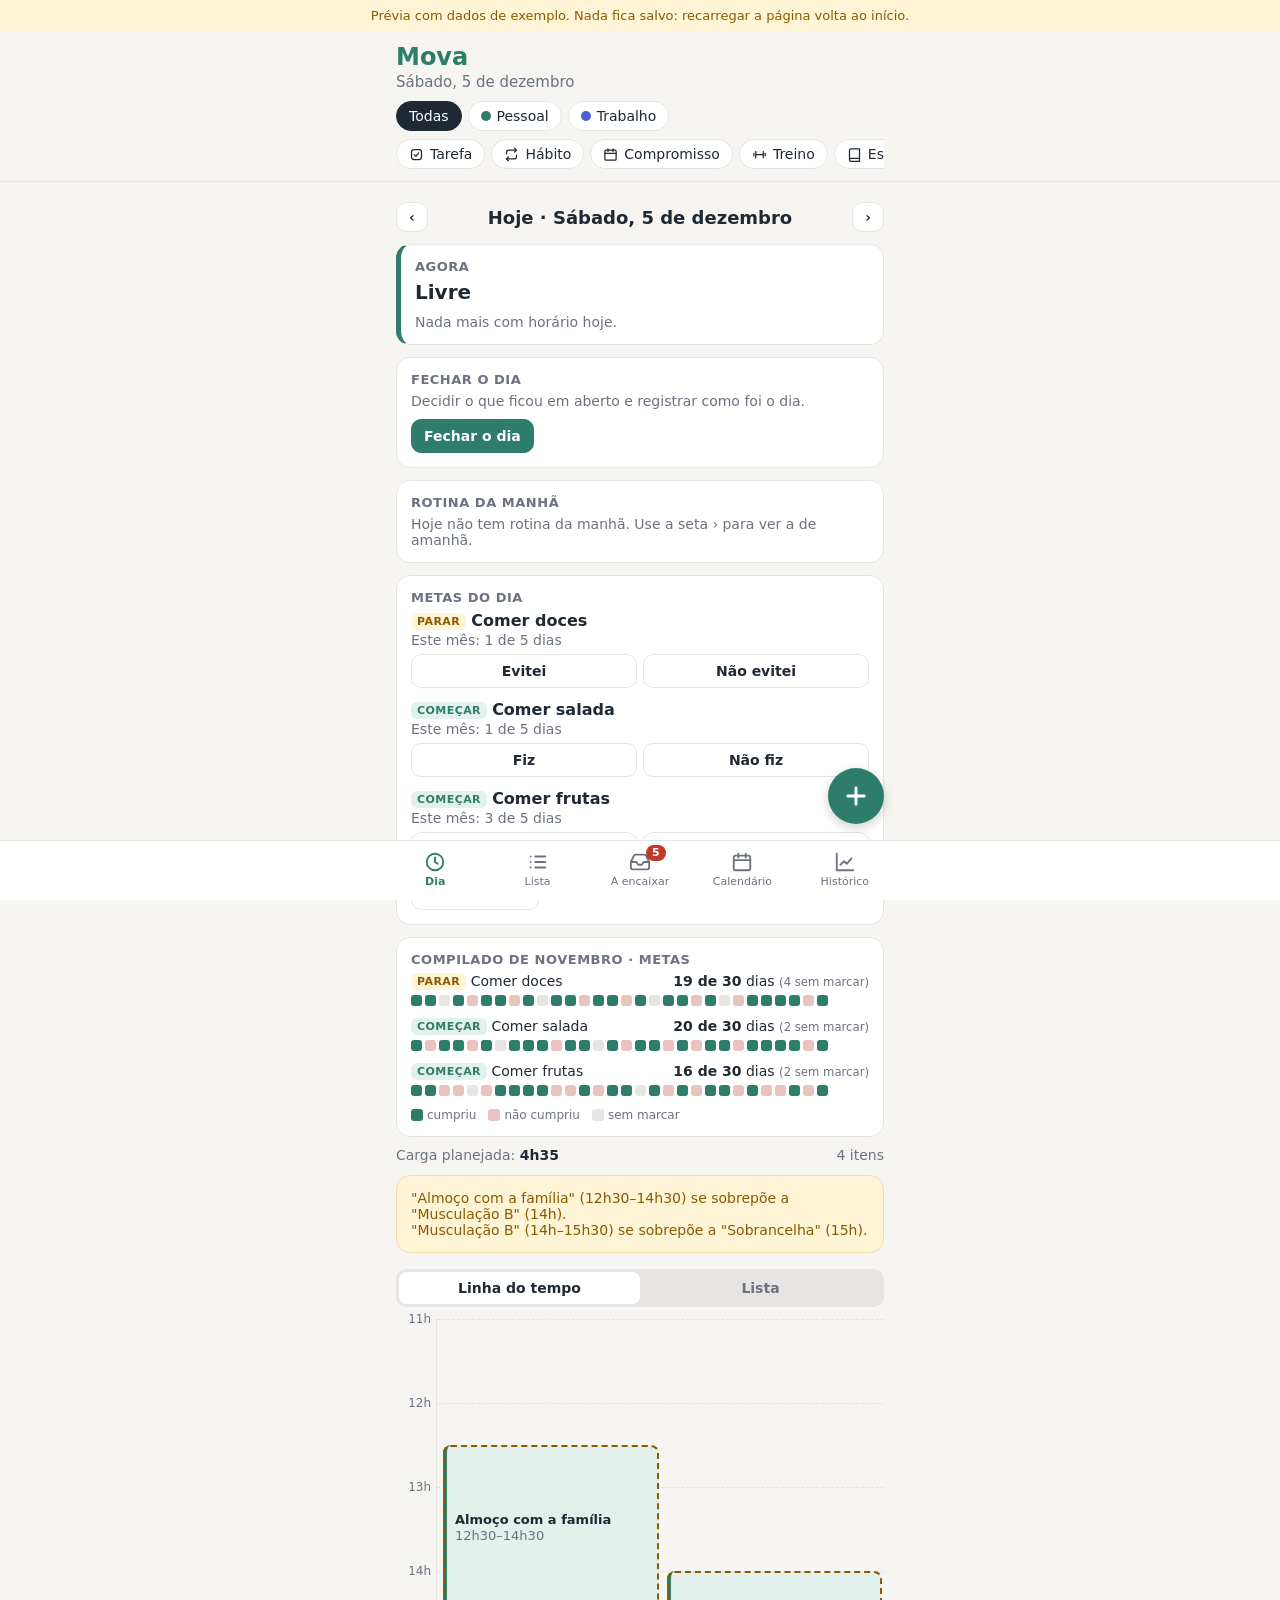
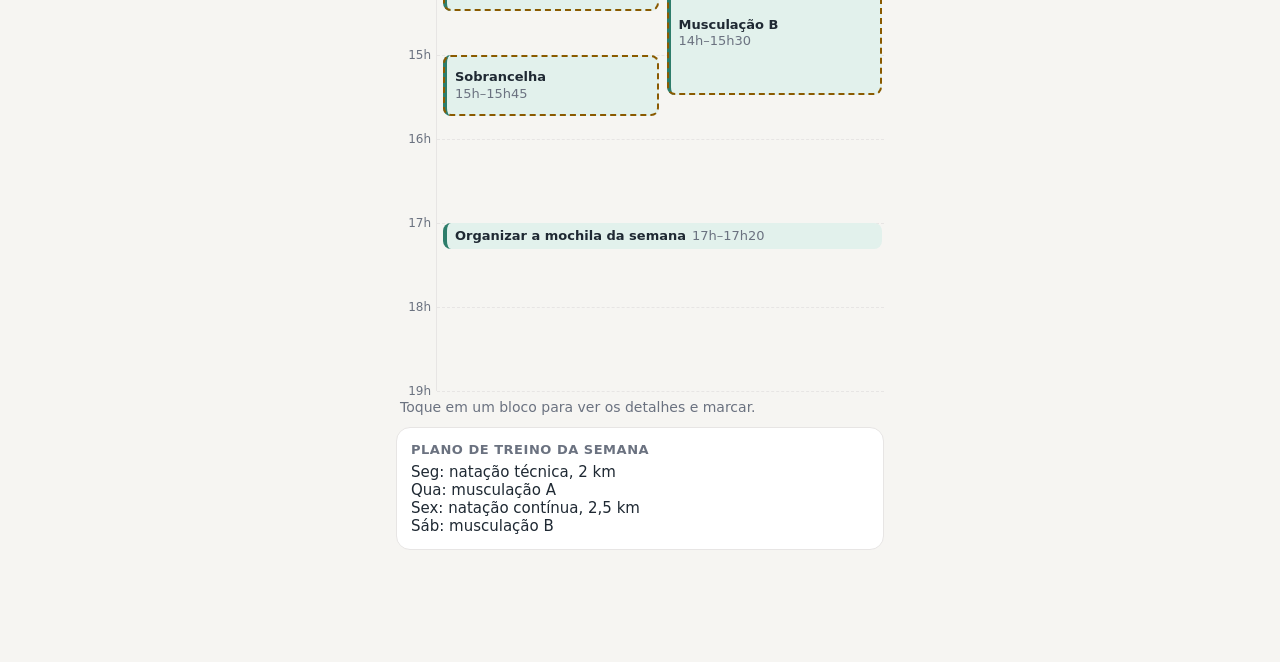
==== commit e69b30e8: "Adiciona metas do dia (parar e começar) com compilado do mês Co-Authored-By: Claude Opus 5.5 <norepl" ====
--- a/web/previa/index.html
+++ b/web/previa/index.html
@@ -220,6 +220,26 @@
     .numeros div { background: var(--bg); border-radius: 10px; padding: 10px; }
     .numeros strong { display: block; font-size: 1.25rem; }
     .numeros span { font-size: 0.8125rem; color: var(--muted); }
+
+    /* Metas do dia */
+    .metas { display: grid; gap: 12px; }
+    .meta-linha { display: grid; gap: 6px; }
+    .meta-linha .botoes { margin-top: 0; }
+    .meta-linha .sub { color: var(--muted); font-size: 0.875rem; margin-top: 2px; }
+    .metas-comp { display: grid; gap: 12px; }
+    .meta-linha .btn { flex: 1; }
+    .meta-linha .btn.sim[aria-pressed="true"] { background: var(--pessoal); border-color: var(--pessoal); }
+    .meta-linha .btn.nao[aria-pressed="true"] { background: #b5584d; border-color: #b5584d; }
+    .tag-meta { font-size: 0.6875rem; font-weight: 700; text-transform: uppercase; letter-spacing: 0.04em; border-radius: 6px; padding: 2px 6px; vertical-align: 1px; }
+    .tag-meta.parar { background: var(--aviso-claro); color: var(--aviso); }
+    .tag-meta.comecar { background: var(--pessoal-claro); color: var(--pessoal); }
+    .meta-nova { display: grid; gap: 8px; margin-top: 12px; padding-top: 12px; border-top: 1px solid var(--line); }
+    .meta-nova input { width: 100%; padding: 10px; border: 1px solid var(--line); border-radius: 10px; }
+    .meta-comp { display: grid; gap: 6px; }
+    .faixa-meta { display: flex; flex-wrap: wrap; gap: 3px; }
+    .faixa-meta i { width: 11px; height: 11px; border-radius: 3px; background: var(--line); }
+    .faixa-meta i.ok { background: var(--nivel-3); }
+    .faixa-meta i.nao { background: #e9c3bd; }
 
     /* Calendário */
     .mes-topo { display: flex; align-items: center; justify-content: space-between; margin: 16px 0 8px; }
@@ -654,6 +674,24 @@
       }
     }
 
+    // Metas do dia: coisas sem horário, marcadas uma vez por dia.
+    const TIPO_META = { parar: 'Parar', comecar: 'Começar' };
+    const ROTULO_META = { parar: ['Evitei', 'Não evitei'], comecar: ['Fiz', 'Não fiz'] };
+    const metas = [
+      { id: 'm1', titulo: 'Comer doces', tipo: 'parar' },
+      { id: 'm2', titulo: 'Comer salada', tipo: 'comecar' },
+      { id: 'm3', titulo: 'Comer frutas', tipo: 'comecar' },
+    ];
+    const marcas = {}; // "meta|dia" -> true (cumpriu) ou false (não cumpriu)
+    for (let n = 1; n <= 75; n++) {
+      const k = em(-n);
+      metas.forEach((m, i) => {
+        const s = sorteio(m.id + k);
+        if (s < 0.07) return; // dia sem marcar
+        marcas[`${m.id}|${k}`] = s < [0.68, 0.74, 0.58][i];
+      });
+    }
+
     // ============ Regras de ocorrência ============
     function ocorreEm(item, d) {
       if (item.regra) {
@@ -770,6 +808,7 @@
       diaSelecionado: chave(HOJE),
       fluxo: null,        // { tipo: 'rotina' | 'fechamento' | 'planejamento', passo, dia, pulados }
       rascunho: { energia: null, texto: '' },
+      novaMeta: null,     // { titulo, tipo } enquanto cria uma meta
       busca: '',
     };
 
@@ -920,6 +959,78 @@
       return `<span class="carga ${c > LIMITE_DIA_PESADO ? 'pesada' : ''}">${fmtDur(c)}${c > LIMITE_DIA_PESADO ? ' · pesado' : ''}</span>`;
     }
 
+    // ============ Metas do dia ============
+    function diasDoMesAteHoje(ano, mes) {
+      const dias = [];
+      for (let d = new Date(ano, mes, 1); d.getMonth() === mes && d <= HOJE; d = somarDias(d, 1)) dias.push(d);
+      return dias;
+    }
+
+    function htmlTagMeta(m) { return `<span class="tag-meta ${m.tipo}">${TIPO_META[m.tipo]}</span>`; }
+
+    function htmlMetasDoDia(d) {
+      const k = chave(d);
+      const doMes = diasDoMesAteHoje(d.getFullYear(), d.getMonth());
+      const linhas = metas.map((m) => {
+        const v = marcas[`${m.id}|${k}`];
+        const ok = doMes.filter((x) => marcas[`${m.id}|${chave(x)}`] === true).length;
+        const [sim, nao] = ROTULO_META[m.tipo];
+        return `
+          <div class="meta-linha">
+            <div>${htmlTagMeta(m)} <strong>${esc(m.titulo)}</strong>
+              <div class="sub">Este mês: ${ok} de ${doMes.length} ${doMes.length === 1 ? 'dia' : 'dias'}</div>
+            </div>
+            <div class="botoes">
+              <button class="btn ${v === true ? 'sim' : ''}" type="button" data-acao="meta-marcar" data-meta="${m.id}" data-dia="${k}" data-valor="1" aria-pressed="${v === true}">${sim}</button>
+              <button class="btn ${v === false ? 'nao' : ''}" type="button" data-acao="meta-marcar" data-meta="${m.id}" data-dia="${k}" data-valor="0" aria-pressed="${v === false}">${nao}</button>
+            </div>
+          </div>`;
+      }).join('');
+
+      const nova = tela.novaMeta;
+      const formNova = nova ? `
+        <div class="meta-nova">
+          <input type="text" id="meta-titulo" placeholder="Ex.: Beber 2 litros de água" value="${esc(nova.titulo)}">
+          <div class="botoes">${Object.entries(TIPO_META).map(([v, nome]) => `
+            <button class="btn" type="button" data-acao="meta-tipo" data-valor="${v}" aria-pressed="${nova.tipo === v}">${nome}</button>`).join('')}
+          </div>
+          <div class="botoes">
+            <button class="btn principal" type="button" data-acao="meta-salvar">Salvar meta</button>
+            <button class="btn" type="button" data-acao="meta-cancelar">Cancelar</button>
+          </div>
+        </div>`
+        : '<div class="botoes"><button class="btn" type="button" data-acao="meta-nova">+ Nova meta</button></div>';
+
+      return `<div class="metas">${linhas || '<p class="vazio">Nenhuma meta ainda.</p>'}</div>${formNova}`;
+    }
+
+    function htmlCompiladoMetas(dias) {
+      if (!metas.length) return '<p class="vazio">Nenhuma meta cadastrada.</p>';
+      return '<div class="metas-comp">' + metas.map((m) => {
+        let ok = 0;
+        let marcados = 0;
+        const celulas = dias.map((d) => {
+          const v = marcas[`${m.id}|${chave(d)}`];
+          if (v !== undefined) { marcados++; if (v) ok++; }
+          return `<i class="${v === true ? 'ok' : v === false ? 'nao' : ''}" title="${fmtDiaCurto(d)}"></i>`;
+        }).join('');
+        const semMarcar = dias.length - marcados;
+        return `
+          <div class="meta-comp">
+            <div class="barra-linha">
+              <span>${htmlTagMeta(m)} ${esc(m.titulo)}</span>
+              <span><strong>${ok} de ${dias.length}</strong> dias${semMarcar ? ` <small>(${semMarcar} sem marcar)</small>` : ''}</span>
+            </div>
+            <div class="faixa-meta">${celulas}</div>
+          </div>`;
+      }).join('') + `
+        <div class="legenda" style="margin-top:0">
+          <span><i style="background:var(--nivel-3)"></i>cumpriu</span>
+          <span><i style="background:#e9c3bd"></i>não cumpriu</span>
+          <span><i style="background:var(--line)"></i>sem marcar</span>
+        </div></div>`;
+    }
+
     // ============ Aba Dia ============
     function rotinaDaManha(d) {
       return itensDoDia(d, false).filter((i) => i.hora && !i.diaTodo && minutos(i.hora) < 9 * 60);
@@ -1032,6 +1143,16 @@
         html += '<div class="card"><h3>Rotina da manhã</h3><p class="sub">Hoje não tem rotina da manhã. Use a seta › para ver a de amanhã.</p></div>';
       }
 
+      html += `<div class="card"><h3>Metas do dia</h3>${htmlMetasDoDia(d)}</div>`;
+
+      // Na primeira semana do mês, mostra o compilado do mês anterior.
+      if (ehHoje && HOJE.getDate() <= 7) {
+        const anterior = new Date(HOJE.getFullYear(), HOJE.getMonth() - 1, 1);
+        const dias = [];
+        for (let x = new Date(anterior); x.getMonth() === anterior.getMonth(); x = somarDias(x, 1)) dias.push(x);
+        html += `<div class="card"><h3>Compilado de ${MESES[anterior.getMonth()]} · metas</h3>${htmlCompiladoMetas(dias)}</div>`;
+      }
+
       const c = cargaDoDia(d);
       const doDia = itensDoDia(d);
       html += `
@@ -1228,8 +1349,12 @@
         dias.push(d);
       }
       const r = resumoRecorrentes(dias);
-      if (!r.total) return secao('Resumo do mês', [], '', 'Ainda não há dias passados neste mês.');
-      return `
+      const metasMes = diasDoMesAteHoje(ano, mes);
+      const blocoMetas = metasMes.length
+        ? `<section class="secao"><h2><span>Metas do mês</span></h2><div class="resumo">${htmlCompiladoMetas(metasMes)}</div></section>`
+        : '';
+      if (!r.total) return secao('Resumo do mês', [], '', 'Ainda não há dias passados neste mês.') + blocoMetas;
+      return blocoMetas + `
         <section class="secao">
           <h2><span>Resumo do mês até hoje</span></h2>
           <div class="resumo">
@@ -1244,6 +1369,10 @@
     function renderHistorico() {
       let html = `<input class="busca" id="busca" type="search" placeholder="Buscar em tudo: itens, notas e diário" value="${esc(tela.busca)}">
         <div id="busca-resultados">${htmlBusca(tela.busca)}</div>`;
+
+      // Metas dos últimos 30 dias
+      const ultimos30 = Array.from({ length: 30 }, (_, i) => somarDias(HOJE, i - 30));
+      html += `<section class="secao"><h2><span>Metas · últimos 30 dias</span></h2><div class="resumo">${htmlCompiladoMetas(ultimos30)}</div></section>`;
 
       // Consistência das últimas 8 semanas
       const semanas = [];
@@ -1382,7 +1511,7 @@
 
     function fluxoFechamento(f) {
       const d = deChave(f.dia);
-      const passos = 2;
+      const passos = 3;
       let miolo = '';
       if (f.passo === 0) {
         const abertos = itensDoDia(d, false).filter((i) => !estadoDe(i, d) && !i.diaTodo);
@@ -1390,6 +1519,10 @@
           <h2>O que ficou em aberto<small>Decida cada item: feito, não fazer ou reagendar.</small></h2>
           ${abertos.length ? `<ul class="itens">${abertos.map((i) => htmlItem(i, d, 'dia')).join('')}</ul>`
             : '<p class="vazio">Tudo decidido. Nenhum item em aberto.</p>'}`;
+      } else if (f.passo === 1) {
+        miolo = `
+          <h2>Metas do dia<small>Marque cada uma. O compilado sai no fim do mês.</small></h2>
+          ${htmlMetasDoDia(d)}`;
       } else {
         const r = tela.rascunho;
         miolo = `
@@ -1441,7 +1574,8 @@
             <div><strong>${media ? media.toFixed(1).replace('.', ',') : '—'}</strong><span>energia média</span></div>
           </div>
           <div class="resumo" style="margin-top:12px">${htmlBarrasRecorrentes(r.porItem)}</div>
-          <p class="vazio" style="margin-top:8px">${neutros} ${neutros === 1 ? 'item ficou' : 'itens ficaram'} como neutro e não ${neutros === 1 ? 'entrou' : 'entraram'} na conta.</p>`;
+          <p class="vazio" style="margin-top:8px">${neutros} ${neutros === 1 ? 'item ficou' : 'itens ficaram'} como neutro e não ${neutros === 1 ? 'entrou' : 'entraram'} na conta.</p>
+          <section class="secao"><h2><span>Metas da semana</span></h2><div class="resumo">${htmlCompiladoMetas(dias)}</div></section>`;
       } else if (f.passo === 1) {
         const resolver = paraResolver();
         const encaixar = aEncaixar().filter((i) => !estados[i.id]);
@@ -1591,6 +1725,21 @@
         avisar('Dia fechado. O registro aparece no calendário e no histórico.');
       },
       'planejamento-concluir': () => { tela.fluxo = null; avisar('Planejamento da semana concluído.'); },
+      'meta-marcar': (b) => {
+        const k = `${b.dataset.meta}|${b.dataset.dia}`;
+        const valor = b.dataset.valor === '1';
+        if (marcas[k] === valor) delete marcas[k]; else marcas[k] = valor;
+      },
+      'meta-nova': () => { tela.novaMeta = { titulo: '', tipo: 'comecar' }; },
+      'meta-tipo': (b) => { tela.novaMeta.tipo = b.dataset.valor; },
+      'meta-cancelar': () => { tela.novaMeta = null; },
+      'meta-salvar': () => {
+        const titulo = tela.novaMeta.titulo.trim();
+        if (!titulo) { avisar('Escreva o nome da meta.'); return; }
+        metas.push({ id: `m${Date.now()}`, titulo, tipo: tela.novaMeta.tipo });
+        tela.novaMeta = null;
+        avisar('Meta criada.');
+      },
     };
 
     document.addEventListener('click', (ev) => {
@@ -1668,6 +1817,7 @@
     document.addEventListener('input', (ev) => {
       if (ev.target.id === 'nota-dia') tela.rascunho.texto = ev.target.value;
       if (ev.target.id === 'plano-treino') planoTreino = ev.target.value;
+      if (ev.target.id === 'meta-titulo') tela.novaMeta.titulo = ev.target.value;
       if (ev.target.id === 'busca') {
         tela.busca = ev.target.value;
         document.getElementById('busca-resultados').innerHTML = htmlBusca(tela.busca);
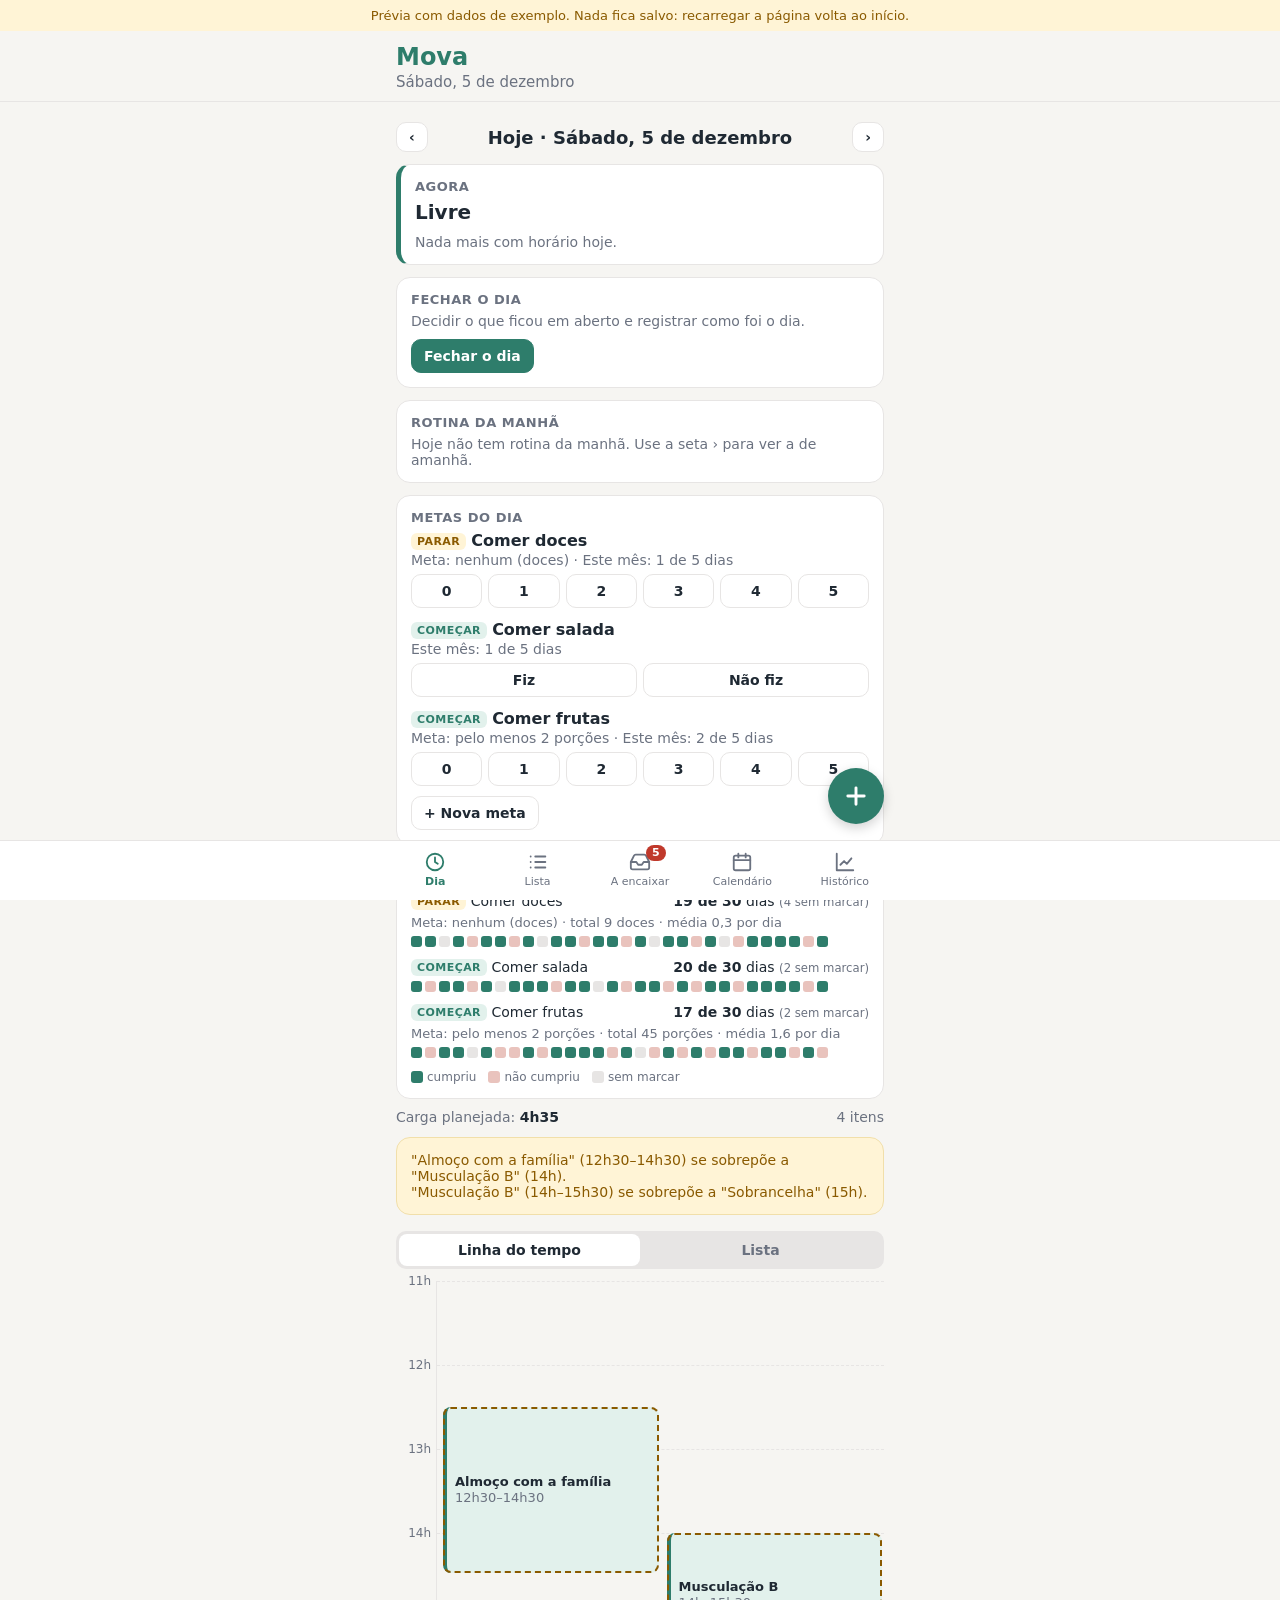
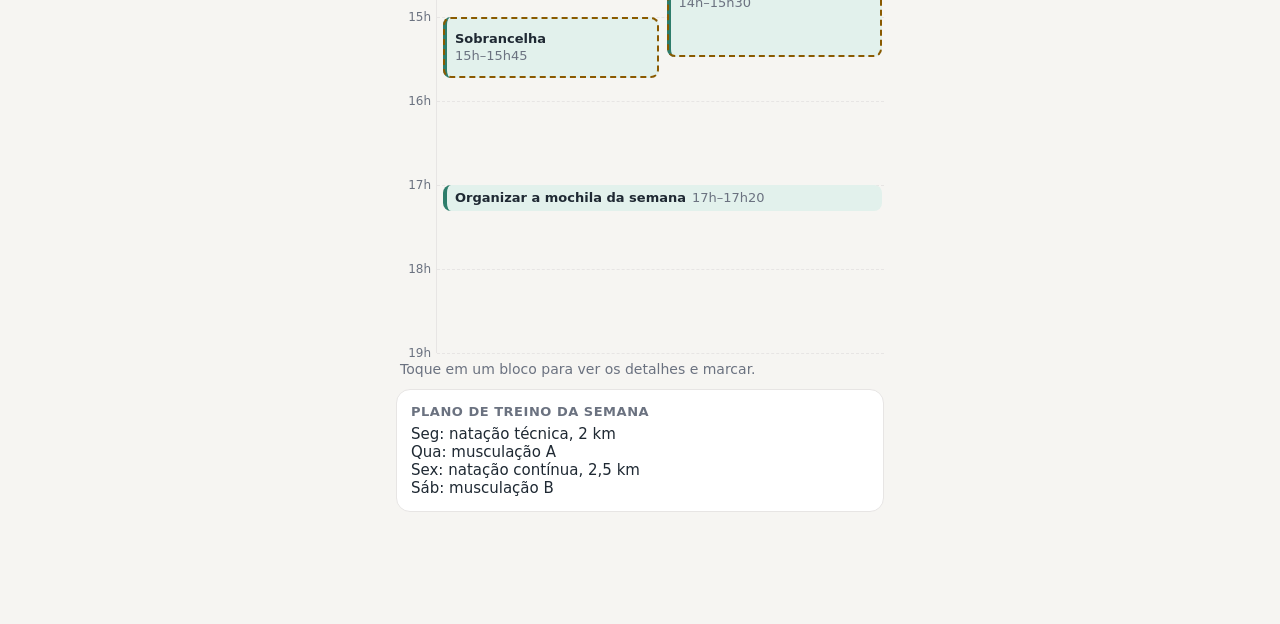
==== commit 9094765e: "Prévia: filtros só na Lista e metas do dia por quantidade Co-Authored-By: Claude Opus 5.5 <noreply@a" ====
--- a/web/previa/index.html
+++ b/web/previa/index.html
@@ -55,13 +55,13 @@
     }
 
     header.topo {
-      position: sticky;
-      top: 0;
-      z-index: 5;
       background: var(--bg);
       border-bottom: 1px solid var(--line);
       padding-block: 12px 10px;
     }
+    /* Só na Lista o cabeçalho fica preso no topo, para os filtros continuarem à mão. */
+    header.topo.fixo { position: sticky; top: 0; z-index: 5; }
+    header.topo:not(.fixo) .data-hoje { margin-bottom: 0; }
     .topo h1 { margin: 0; font-size: 1.5rem; color: var(--pessoal); }
     .topo .data-hoje { margin: 2px 0 10px; color: var(--muted); font-size: 0.9375rem; }
 
@@ -227,6 +227,8 @@
     .meta-linha .botoes { margin-top: 0; }
     .meta-linha .sub { color: var(--muted); font-size: 0.875rem; margin-top: 2px; }
     .metas-comp { display: grid; gap: 12px; }
+    .meta-linha .numeros-meta .btn { flex: 1 0 40px; padding-inline: 0; }
+    .sub-meta { font-size: 0.8125rem; color: var(--muted); }
     .meta-linha .btn { flex: 1; }
     .meta-linha .btn.sim[aria-pressed="true"] { background: var(--pessoal); border-color: var(--pessoal); }
     .meta-linha .btn.nao[aria-pressed="true"] { background: #b5584d; border-color: #b5584d; }
@@ -677,19 +679,37 @@
     // Metas do dia: coisas sem horário, marcadas uma vez por dia.
     const TIPO_META = { parar: 'Parar', comecar: 'Começar' };
     const ROTULO_META = { parar: ['Evitei', 'Não evitei'], comecar: ['Fiz', 'Não fiz'] };
+    // Meta "sim ou não": sem alvo. Meta por quantidade: alvo + unidade.
+    // Em "começar", cumpre quem chega ao alvo; em "parar", quem fica no máximo no alvo.
     const metas = [
-      { id: 'm1', titulo: 'Comer doces', tipo: 'parar' },
+      { id: 'm1', titulo: 'Comer doces', tipo: 'parar', alvo: 0, unidade: 'doces' },
       { id: 'm2', titulo: 'Comer salada', tipo: 'comecar' },
-      { id: 'm3', titulo: 'Comer frutas', tipo: 'comecar' },
+      { id: 'm3', titulo: 'Comer frutas', tipo: 'comecar', alvo: 2, unidade: 'porções' },
     ];
-    const marcas = {}; // "meta|dia" -> true (cumpriu) ou false (não cumpriu)
+    const porQuantidade = (m) => m.alvo !== undefined;
+    // "meta|dia" -> true/false (sim ou não) ou número (quantidade)
+    const marcas = {};
     for (let n = 1; n <= 75; n++) {
       const k = em(-n);
-      metas.forEach((m, i) => {
+      metas.forEach((m) => {
         const s = sorteio(m.id + k);
         if (s < 0.07) return; // dia sem marcar
-        marcas[`${m.id}|${k}`] = s < [0.68, 0.74, 0.58][i];
+        if (m.id === 'm1') marcas[`${m.id}|${k}`] = s < 0.68 ? 0 : s < 0.88 ? 1 : s < 0.96 ? 2 : 3;
+        else if (m.id === 'm3') marcas[`${m.id}|${k}`] = s < 0.2 ? 0 : s < 0.42 ? 1 : s < 0.85 ? 2 : 3;
+        else marcas[`${m.id}|${k}`] = s < 0.74;
       });
+    }
+
+    function cumpriu(m, v) {
+      if (v === undefined) return undefined;
+      if (!porQuantidade(m)) return v;
+      return m.tipo === 'comecar' ? v >= m.alvo : v <= m.alvo;
+    }
+
+    function textoAlvo(m) {
+      if (!porQuantidade(m)) return '';
+      if (m.tipo === 'parar') return m.alvo === 0 ? `Meta: nenhum (${m.unidade})` : `Meta: no máximo ${m.alvo} ${m.unidade}`;
+      return `Meta: pelo menos ${m.alvo} ${m.unidade}`;
     }
 
     // ============ Regras de ocorrência ============
@@ -812,7 +832,9 @@
       busca: '',
     };
 
+    // Os filtros só existem na aba Lista; nas outras abas tudo aparece.
     function passaFiltro(item) {
+      if (tela.aba !== 'lista') return true;
       if (tela.area !== 'todas' && item.area !== tela.area) return false;
       if (tela.tipos.size && !tela.tipos.has(item.tipo)) return false;
       return true;
@@ -973,27 +995,51 @@
       const doMes = diasDoMesAteHoje(d.getFullYear(), d.getMonth());
       const linhas = metas.map((m) => {
         const v = marcas[`${m.id}|${k}`];
-        const ok = doMes.filter((x) => marcas[`${m.id}|${chave(x)}`] === true).length;
-        const [sim, nao] = ROTULO_META[m.tipo];
+        const ok = doMes.filter((x) => cumpriu(m, marcas[`${m.id}|${chave(x)}`]) === true).length;
+        const resumo = `Este mês: ${ok} de ${doMes.length} ${doMes.length === 1 ? 'dia' : 'dias'}`;
+        let botoes;
+        if (porQuantidade(m)) {
+          const c = cumpriu(m, v);
+          const maior = Math.max(5, m.alvo + 3);
+          botoes = `
+            <div class="botoes numeros-meta">${Array.from({ length: maior + 1 }, (_, n) => `
+              <button class="btn ${v === n ? (c ? 'sim' : 'nao') : ''}" type="button" data-acao="meta-marcar" data-meta="${m.id}" data-dia="${k}" data-valor="${n}" aria-pressed="${v === n}">${n}</button>`).join('')}
+            </div>`;
+        } else {
+          const [sim, nao] = ROTULO_META[m.tipo];
+          botoes = `
+            <div class="botoes">
+              <button class="btn ${v === true ? 'sim' : ''}" type="button" data-acao="meta-marcar" data-meta="${m.id}" data-dia="${k}" data-valor="sim" aria-pressed="${v === true}">${sim}</button>
+              <button class="btn ${v === false ? 'nao' : ''}" type="button" data-acao="meta-marcar" data-meta="${m.id}" data-dia="${k}" data-valor="nao" aria-pressed="${v === false}">${nao}</button>
+            </div>`;
+        }
         return `
           <div class="meta-linha">
             <div>${htmlTagMeta(m)} <strong>${esc(m.titulo)}</strong>
-              <div class="sub">Este mês: ${ok} de ${doMes.length} ${doMes.length === 1 ? 'dia' : 'dias'}</div>
+              <div class="sub">${porQuantidade(m) ? `${textoAlvo(m)} · ` : ''}${resumo}</div>
             </div>
-            <div class="botoes">
-              <button class="btn ${v === true ? 'sim' : ''}" type="button" data-acao="meta-marcar" data-meta="${m.id}" data-dia="${k}" data-valor="1" aria-pressed="${v === true}">${sim}</button>
-              <button class="btn ${v === false ? 'nao' : ''}" type="button" data-acao="meta-marcar" data-meta="${m.id}" data-dia="${k}" data-valor="0" aria-pressed="${v === false}">${nao}</button>
-            </div>
+            ${botoes}
           </div>`;
       }).join('');
 
       const nova = tela.novaMeta;
       const formNova = nova ? `
         <div class="meta-nova">
-          <input type="text" id="meta-titulo" placeholder="Ex.: Beber 2 litros de água" value="${esc(nova.titulo)}">
+          <input type="text" id="meta-titulo" placeholder="Ex.: Beber água" value="${esc(nova.titulo)}">
           <div class="botoes">${Object.entries(TIPO_META).map(([v, nome]) => `
             <button class="btn" type="button" data-acao="meta-tipo" data-valor="${v}" aria-pressed="${nova.tipo === v}">${nome}</button>`).join('')}
           </div>
+          <div class="botoes">
+            <button class="btn" type="button" data-acao="meta-medida" data-valor="simnao" aria-pressed="${!nova.quantidade}">Sim ou não</button>
+            <button class="btn" type="button" data-acao="meta-medida" data-valor="quantidade" aria-pressed="${nova.quantidade}">Quantidade</button>
+          </div>
+          ${nova.quantidade ? `
+            <div class="campo-linha">
+              ${nova.tipo === 'parar' ? 'No máximo' : 'Pelo menos'}
+              <input type="number" id="meta-alvo" min="0" value="${nova.alvo}" style="width:72px">
+              <input type="text" id="meta-unidade" placeholder="copos, porções…" value="${esc(nova.unidade)}" style="flex:1">
+              por dia
+            </div>` : ''}
           <div class="botoes">
             <button class="btn principal" type="button" data-acao="meta-salvar">Salvar meta</button>
             <button class="btn" type="button" data-acao="meta-cancelar">Cancelar</button>
@@ -1009,18 +1055,24 @@
       return '<div class="metas-comp">' + metas.map((m) => {
         let ok = 0;
         let marcados = 0;
+        let soma = 0;
         const celulas = dias.map((d) => {
           const v = marcas[`${m.id}|${chave(d)}`];
-          if (v !== undefined) { marcados++; if (v) ok++; }
-          return `<i class="${v === true ? 'ok' : v === false ? 'nao' : ''}" title="${fmtDiaCurto(d)}"></i>`;
+          const c = cumpriu(m, v);
+          if (v !== undefined) { marcados++; if (c) ok++; if (porQuantidade(m)) soma += v; }
+          return `<i class="${c === true ? 'ok' : c === false ? 'nao' : ''}" title="${fmtDiaCurto(d)}${porQuantidade(m) && v !== undefined ? ': ' + v : ''}"></i>`;
         }).join('');
         const semMarcar = dias.length - marcados;
+        const quantidade = porQuantidade(m) && marcados
+          ? `<div class="sub-meta">${textoAlvo(m)} · total ${soma} ${m.unidade} · média ${(soma / marcados).toFixed(1).replace('.', ',')} por dia</div>`
+          : '';
         return `
           <div class="meta-comp">
             <div class="barra-linha">
               <span>${htmlTagMeta(m)} ${esc(m.titulo)}</span>
               <span><strong>${ok} de ${dias.length}</strong> dias${semMarcar ? ` <small>(${semMarcar} sem marcar)</small>` : ''}</span>
             </div>
+            ${quantidade}
             <div class="faixa-meta">${celulas}</div>
           </div>`;
       }).join('') + `
@@ -1635,9 +1687,10 @@
 
     function render() {
       document.getElementById('data-hoje').textContent = fmtDiaLongo(HOJE);
-      const comFiltros = tela.aba !== 'historico';
+      const comFiltros = tela.aba === 'lista';
       document.getElementById('filtro-area').hidden = !comFiltros;
       document.getElementById('filtro-tipo').hidden = !comFiltros;
+      document.getElementById('topo').classList.toggle('fixo', comFiltros);
       renderFiltros();
       const telas = { dia: renderDia, lista: renderLista, encaixar: renderEncaixar, calendario: renderCalendario, historico: renderHistorico };
       document.getElementById('conteudo').innerHTML = telas[tela.aba]();
@@ -1727,16 +1780,26 @@
       'planejamento-concluir': () => { tela.fluxo = null; avisar('Planejamento da semana concluído.'); },
       'meta-marcar': (b) => {
         const k = `${b.dataset.meta}|${b.dataset.dia}`;
-        const valor = b.dataset.valor === '1';
+        const v = b.dataset.valor;
+        const valor = v === 'sim' ? true : v === 'nao' ? false : Number(v);
+        // Tocar de novo no mesmo valor desmarca.
         if (marcas[k] === valor) delete marcas[k]; else marcas[k] = valor;
       },
-      'meta-nova': () => { tela.novaMeta = { titulo: '', tipo: 'comecar' }; },
+      'meta-nova': () => { tela.novaMeta = { titulo: '', tipo: 'comecar', quantidade: false, alvo: 1, unidade: '' }; },
       'meta-tipo': (b) => { tela.novaMeta.tipo = b.dataset.valor; },
+      'meta-medida': (b) => { tela.novaMeta.quantidade = b.dataset.valor === 'quantidade'; },
       'meta-cancelar': () => { tela.novaMeta = null; },
       'meta-salvar': () => {
-        const titulo = tela.novaMeta.titulo.trim();
+        const n = tela.novaMeta;
+        const titulo = n.titulo.trim();
         if (!titulo) { avisar('Escreva o nome da meta.'); return; }
-        metas.push({ id: `m${Date.now()}`, titulo, tipo: tela.novaMeta.tipo });
+        const meta = { id: `m${Date.now()}`, titulo, tipo: n.tipo };
+        if (n.quantidade) {
+          if (!(Number(n.alvo) >= 0) || String(n.alvo).trim() === '') { avisar('Informe a quantidade da meta.'); return; }
+          meta.alvo = Number(n.alvo);
+          meta.unidade = n.unidade.trim() || 'vezes';
+        }
+        metas.push(meta);
         tela.novaMeta = null;
         avisar('Meta criada.');
       },
@@ -1818,6 +1881,8 @@
       if (ev.target.id === 'nota-dia') tela.rascunho.texto = ev.target.value;
       if (ev.target.id === 'plano-treino') planoTreino = ev.target.value;
       if (ev.target.id === 'meta-titulo') tela.novaMeta.titulo = ev.target.value;
+      if (ev.target.id === 'meta-alvo') tela.novaMeta.alvo = ev.target.value;
+      if (ev.target.id === 'meta-unidade') tela.novaMeta.unidade = ev.target.value;
       if (ev.target.id === 'busca') {
         tela.busca = ev.target.value;
         document.getElementById('busca-resultados').innerHTML = htmlBusca(tela.busca);
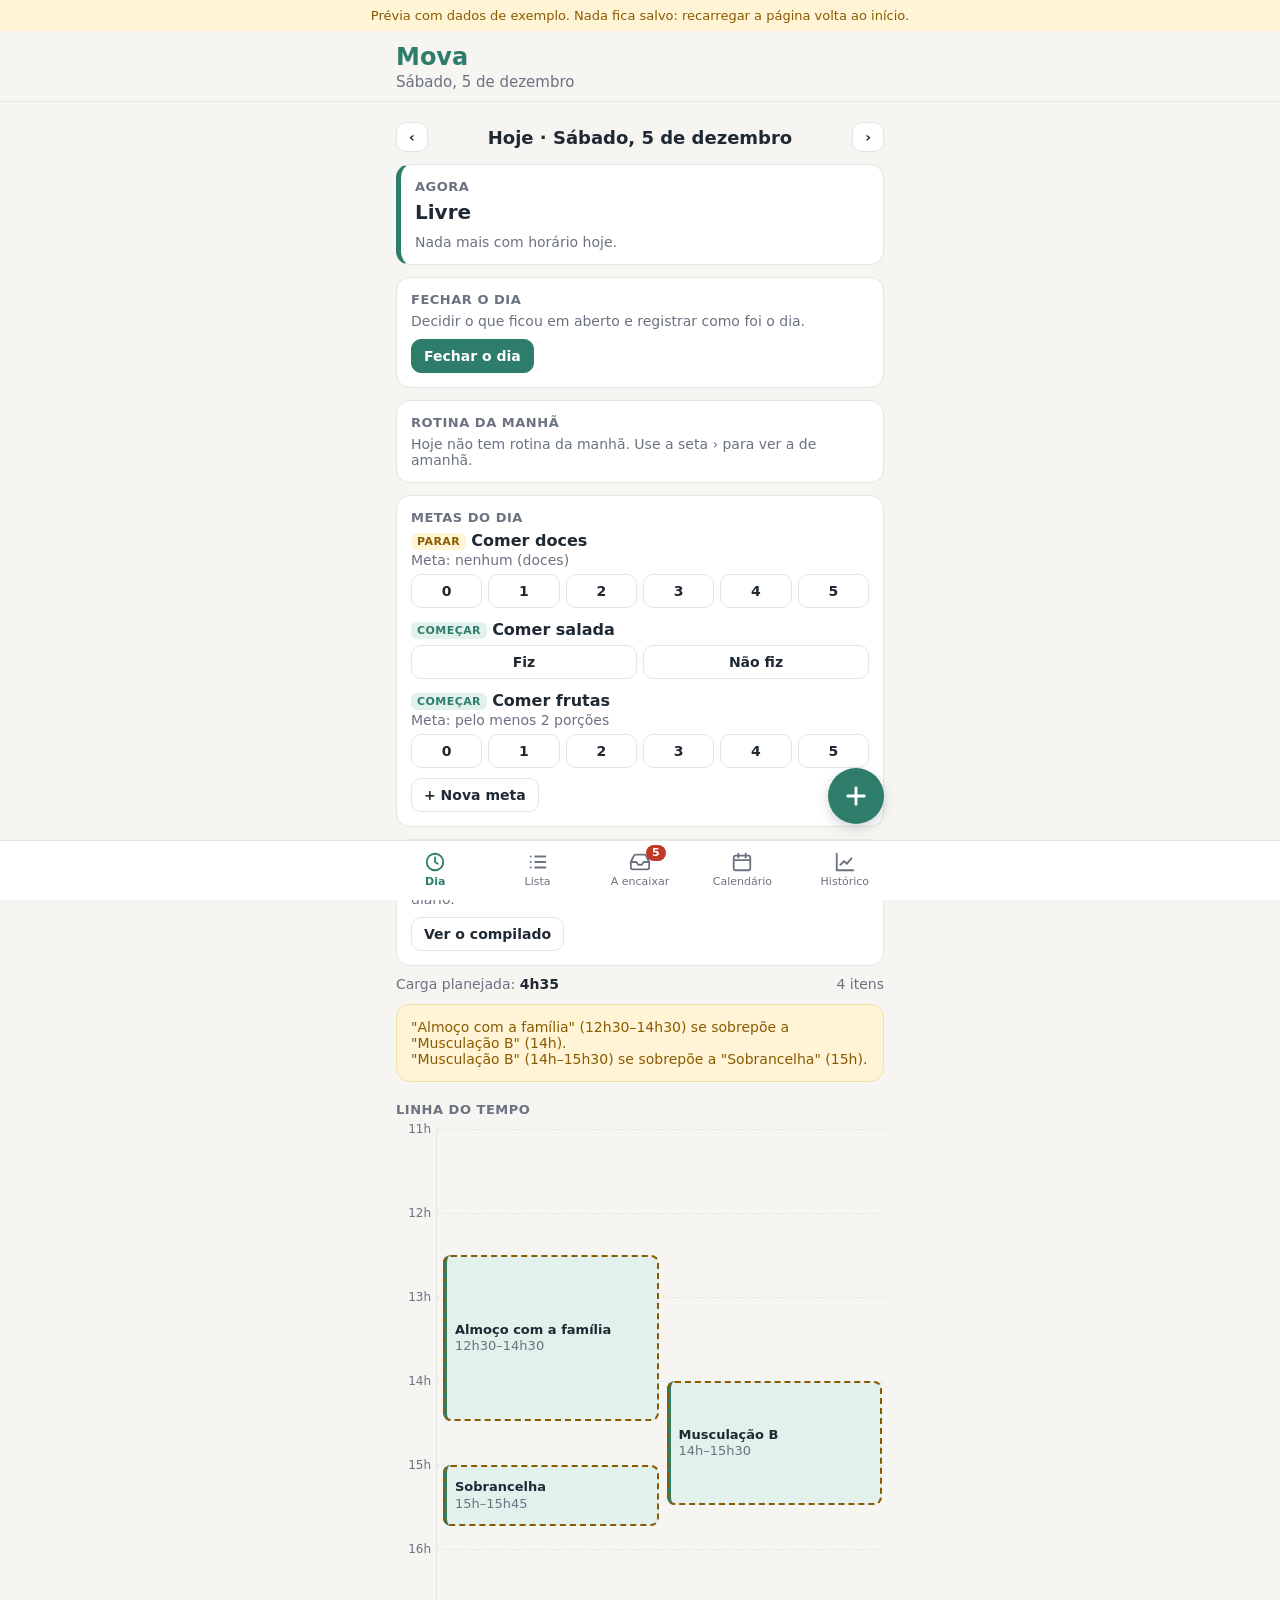
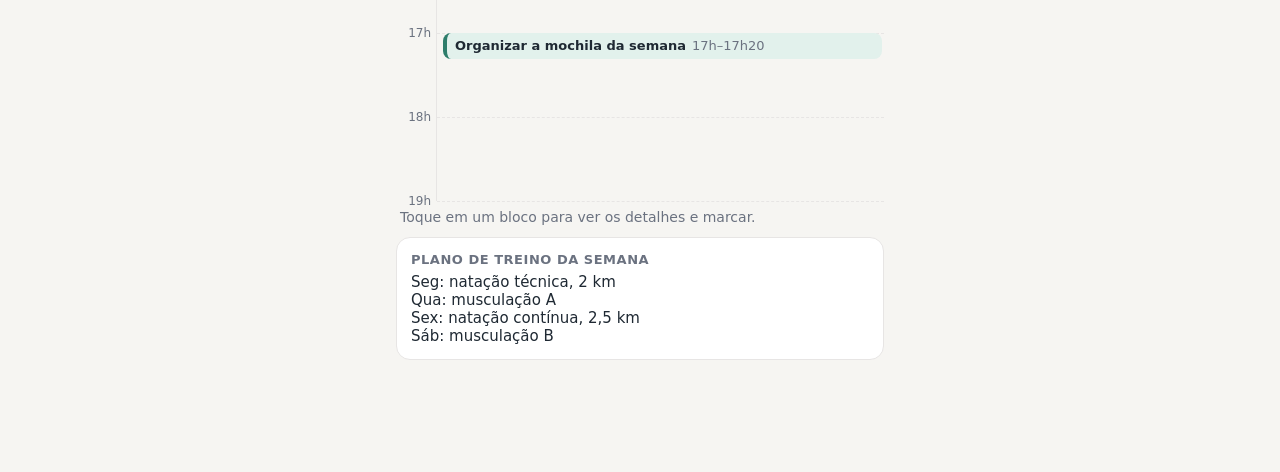
==== commit 1258a961: "Prévia: uma função para cada aba, sem informação repetida O Histórico passa a ser por mês e concentr" ====
--- a/web/previa/index.html
+++ b/web/previa/index.html
@@ -167,9 +167,6 @@
     .dia-nav { display: flex; align-items: center; justify-content: space-between; gap: 8px; margin-top: 12px; }
     .dia-nav h2 { margin: 0; font-size: 1.125rem; text-align: center; flex: 1; }
     .dia-nav .btn { padding: 6px 12px; }
-    .seg { display: flex; background: var(--line); border-radius: 10px; padding: 3px; margin-top: 16px; }
-    .seg button { flex: 1; border: 0; background: none; border-radius: 8px; padding: 8px; font-weight: 600; font-size: 0.875rem; color: var(--muted); }
-    .seg button[aria-pressed="true"] { background: var(--card); color: var(--ink); }
     .carga-dia { display: flex; justify-content: space-between; color: var(--muted); font-size: 0.875rem; margin-top: 10px; }
     .carga-dia strong { color: var(--ink); }
     .carga-dia .pesada { color: var(--aviso); font-weight: 700; }
@@ -283,11 +280,6 @@
 
     /* Histórico */
     .busca { width: 100%; padding: 12px; border: 1px solid var(--line); border-radius: 10px; background: var(--card); margin-top: 12px; }
-    .consist { display: grid; grid-template-columns: minmax(0, 1fr) repeat(8, 18px) 40px; gap: 4px; align-items: center; font-size: 0.8125rem; }
-    .consist .nome { overflow: hidden; text-overflow: ellipsis; white-space: nowrap; }
-    .consist .cel { width: 18px; height: 18px; border-radius: 4px; background: var(--line); }
-    .consist .pct { text-align: right; color: var(--muted); }
-    .consist .cab { font-size: 0.6875rem; color: var(--muted); text-align: center; }
     .grafico-energia { display: flex; align-items: flex-end; gap: 4px; height: 80px; }
     .grafico-energia div { flex: 1; display: flex; flex-direction: column; align-items: center; justify-content: flex-end; gap: 4px; height: 100%; }
     .grafico-energia i { width: 100%; border-radius: 4px 4px 0 0; background: var(--nivel-2); }
@@ -823,7 +815,7 @@
       painel: 'acoes',    // 'acoes' | 'nao' | 'reagendar'
       motivo: null,
       dia: chave(HOJE),
-      modoDia: 'linha',
+      mesHist: new Date(HOJE.getFullYear(), HOJE.getMonth(), 1),
       mes: new Date(HOJE.getFullYear(), HOJE.getMonth(), 1),
       diaSelecionado: chave(HOJE),
       fluxo: null,        // { tipo: 'rotina' | 'fechamento' | 'planejamento', passo, dia, pulados }
@@ -992,11 +984,8 @@
 
     function htmlMetasDoDia(d) {
       const k = chave(d);
-      const doMes = diasDoMesAteHoje(d.getFullYear(), d.getMonth());
       const linhas = metas.map((m) => {
         const v = marcas[`${m.id}|${k}`];
-        const ok = doMes.filter((x) => cumpriu(m, marcas[`${m.id}|${chave(x)}`]) === true).length;
-        const resumo = `Este mês: ${ok} de ${doMes.length} ${doMes.length === 1 ? 'dia' : 'dias'}`;
         let botoes;
         if (porQuantidade(m)) {
           const c = cumpriu(m, v);
@@ -1016,7 +1005,7 @@
         return `
           <div class="meta-linha">
             <div>${htmlTagMeta(m)} <strong>${esc(m.titulo)}</strong>
-              <div class="sub">${porQuantidade(m) ? `${textoAlvo(m)} · ` : ''}${resumo}</div>
+              ${porQuantidade(m) ? `<div class="sub">${textoAlvo(m)}</div>` : ''}
             </div>
             ${botoes}
           </div>`;
@@ -1197,12 +1186,15 @@
 
       html += `<div class="card"><h3>Metas do dia</h3>${htmlMetasDoDia(d)}</div>`;
 
-      // Na primeira semana do mês, mostra o compilado do mês anterior.
+      // Na primeira semana do mês, lembra que o compilado do mês anterior está pronto.
       if (ehHoje && HOJE.getDate() <= 7) {
         const anterior = new Date(HOJE.getFullYear(), HOJE.getMonth() - 1, 1);
-        const dias = [];
-        for (let x = new Date(anterior); x.getMonth() === anterior.getMonth(); x = somarDias(x, 1)) dias.push(x);
-        html += `<div class="card"><h3>Compilado de ${MESES[anterior.getMonth()]} · metas</h3>${htmlCompiladoMetas(dias)}</div>`;
+        html += `
+          <div class="card">
+            <h3>${maiuscula(MESES[anterior.getMonth()])} fechou</h3>
+            <p class="sub">O compilado do mês está pronto: hábitos, metas, energia e diário.</p>
+            <div class="botoes"><button class="btn" type="button" data-acao="ver-compilado">Ver o compilado</button></div>
+          </div>`;
       }
 
       const c = cargaDoDia(d);
@@ -1219,20 +1211,11 @@
           `"${esc(x.i.titulo)}" (${fmtMin(x.a)}–${fmtMin(x.b)}) se sobrepõe a "${esc(y.i.titulo)}" (${fmtMin(y.a)}).`).join('<br>')}</div>`;
       }
 
-      html += `
-        <div class="seg" role="group" aria-label="Modo de visualização">
-          <button type="button" data-acao="modo-dia" data-modo="linha" aria-pressed="${tela.modoDia === 'linha'}">Linha do tempo</button>
-          <button type="button" data-acao="modo-dia" data-modo="lista" aria-pressed="${tela.modoDia === 'lista'}">Lista</button>
-        </div>`;
-
       const semHora = doDia.filter((i) => i.diaTodo || !i.hora);
-      if (tela.modoDia === 'linha') {
-        if (semHora.length) html += secao('Dia todo ou sem horário', semHora.map((i) => htmlItem(i, d, 'dia')));
-        html += htmlLinhaDoTempo(d);
-        html += '<p class="vazio" style="margin-top:8px">Toque em um bloco para ver os detalhes e marcar.</p>';
-      } else {
-        html += secao('Itens do dia', doDia.map((i) => htmlItem(i, d, 'dia')));
-      }
+      if (semHora.length) html += secao('Dia todo ou sem horário', semHora.map((i) => htmlItem(i, d, 'dia')));
+      html += '<section class="secao"><h2><span>Linha do tempo</span></h2></section>';
+      html += htmlLinhaDoTempo(d);
+      html += '<p class="vazio" style="margin-top:8px">Toque em um bloco para ver os detalhes e marcar.</p>';
 
       if (doDia.some((i) => i.tipo === 'treino')) {
         html += `<div class="card"><h3>Plano de treino da semana</h3><p style="white-space:pre-line;font-size:0.9375rem">${esc(planoTreino)}</p></div>`;
@@ -1360,7 +1343,7 @@
         </div>
         ${secao(fmtDiaLongo(sel), itensDoDia(sel).map((i) => htmlItem(i, sel, 'dia')), '', 'Nada planejado.', htmlCarga(sel))}
         ${registro ? `<section class="secao"><h2><span>Como foi o dia</span></h2>${registro}</section>` : ''}
-        ${renderResumoMes(ano, mes, diasNoMes)}`;
+        <div class="botoes" style="margin-top:16px"><button class="btn" type="button" data-acao="ver-mes-hist">Ver os números de ${MESES[mes]} no Histórico</button></div>`;
     }
 
     function resumoRecorrentes(dias) {
@@ -1393,87 +1376,56 @@
         </div>`).join('');
     }
 
-    function renderResumoMes(ano, mes, diasNoMes) {
-      const dias = [];
-      for (let dia = 1; dia <= diasNoMes; dia++) {
-        const d = new Date(ano, mes, dia);
-        if (d >= HOJE) break;
-        dias.push(d);
-      }
-      const r = resumoRecorrentes(dias);
-      const metasMes = diasDoMesAteHoje(ano, mes);
-      const blocoMetas = metasMes.length
-        ? `<section class="secao"><h2><span>Metas do mês</span></h2><div class="resumo">${htmlCompiladoMetas(metasMes)}</div></section>`
-        : '';
-      if (!r.total) return secao('Resumo do mês', [], '', 'Ainda não há dias passados neste mês.') + blocoMetas;
-      return blocoMetas + `
-        <section class="secao">
-          <h2><span>Resumo do mês até hoje</span></h2>
+    // ============ Aba Histórico (todos os números, por mês) ============
+    function renderHistorico() {
+      const ano = tela.mesHist.getFullYear();
+      const mes = tela.mesHist.getMonth();
+      const ehMesAtual = ano === HOJE.getFullYear() && mes === HOJE.getMonth();
+      const futuro = tela.mesHist > HOJE;
+
+      let html = `<input class="busca" id="busca" type="search" placeholder="Buscar em tudo: itens, notas e diário" value="${esc(tela.busca)}">
+        <div id="busca-resultados">${htmlBusca(tela.busca)}</div>
+        <div class="mes-topo">
+          <button class="btn" type="button" data-acao="hist-mes" data-passo="-1" aria-label="Mês anterior">‹</button>
+          <h2>${maiuscula(MESES[mes])} ${ano}${ehMesAtual ? ' <small style="font-weight:400;color:var(--muted)">até hoje</small>' : ''}</h2>
+          <button class="btn" type="button" data-acao="hist-mes" data-passo="1" aria-label="Próximo mês">›</button>
+        </div>`;
+      if (futuro) return html + '<p class="vazio">Este mês ainda não começou.</p>';
+
+      // Dias que já terminaram (hábitos) e dias até hoje (metas e registros).
+      const diasMes = diasDoMesAteHoje(ano, mes);
+      const passados = diasMes.filter((d) => d < HOJE);
+
+      // Hábitos, treinos e estudos
+      const r = resumoRecorrentes(passados);
+      html += r.total ? `
+        <section class="secao"><h2><span>Hábitos, treinos e estudos</span></h2>
           <div class="resumo">
             <div class="total"><strong>${Math.round((r.feitos / r.total) * 100)}%</strong> concluído (${r.feitos} de ${r.total}${r.minimas ? `, ${r.minimas} na versão mínima` : ''})</div>
             ${htmlBarrasRecorrentes(r.porItem)}
-            <p class="vazio" style="margin:0">Verde-escuro: feito completo · verde-claro: versão mínima. Itens marcados como "neutro" não entram na conta.</p>
+            <p class="vazio" style="margin:0">Verde-escuro: feito completo · verde-claro: versão mínima. "Neutro" não entra na conta.</p>
           </div>
+        </section>` : secao('Hábitos, treinos e estudos', [], '', 'Ainda não há dias terminados neste mês.');
+
+      // Metas do dia
+      html += `<section class="secao"><h2><span>Metas do dia</span></h2><div class="resumo">${htmlCompiladoMetas(diasMes)}</div></section>`;
+
+      // Energia
+      const comRegistro = passados.filter((d) => registros[chave(d)]);
+      const media = comRegistro.length ? comRegistro.reduce((s, d) => s + registros[chave(d)].energia, 0) / comRegistro.length : 0;
+      const barras = passados.map((d) => {
+        const reg = registros[chave(d)];
+        const rotulo = d.getDate() === 1 || d.getDate() % 5 === 0 ? d.getDate() : '';
+        return `<div title="${fmtDiaCurto(d)}"><i class="${reg ? '' : 'vazio'}" style="height:${reg ? reg.energia * 20 : 4}%"></i><span>${rotulo}</span></div>`;
+      }).join('');
+      html += `
+        <section class="secao"><h2><span>Energia</span>${comRegistro.length ? `<span class="carga">média ${media.toFixed(1).replace('.', ',')}</span>` : ''}</h2>
+          <div class="resumo">${barras ? `<div class="grafico-energia">${barras}</div>` : '<p class="vazio">Sem registros ainda.</p>'}</div>
         </section>`;
-    }
-
-    // ============ Aba Histórico ============
-    function renderHistorico() {
-      let html = `<input class="busca" id="busca" type="search" placeholder="Buscar em tudo: itens, notas e diário" value="${esc(tela.busca)}">
-        <div id="busca-resultados">${htmlBusca(tela.busca)}</div>`;
-
-      // Metas dos últimos 30 dias
-      const ultimos30 = Array.from({ length: 30 }, (_, i) => somarDias(HOJE, i - 30));
-      html += `<section class="secao"><h2><span>Metas · últimos 30 dias</span></h2><div class="resumo">${htmlCompiladoMetas(ultimos30)}</div></section>`;
-
-      // Consistência das últimas 8 semanas
-      const semanas = [];
-      for (let s = 7; s >= 0; s--) {
-        const dias = [];
-        for (let n = 7 * s + 7; n > 7 * s; n--) dias.push(somarDias(HOJE, -n));
-        semanas.push(dias);
-      }
-      const recorrentes = itens.filter((i) => i.regra);
-      let grade = `<div class="cab"></div>${semanas.map((_, i) => `<div class="cab">${i === 7 ? 'últ.' : ''}</div>`).join('')}<div class="cab">total</div>`;
-      for (const item of recorrentes) {
-        let tot = 0;
-        let fei = 0;
-        const celulas = semanas.map((dias) => {
-          let t = 0;
-          let f = 0;
-          for (const d of dias) {
-            if (!ocorreEm(item, d)) continue;
-            const e = estadoDe(item, d);
-            if (e && (e.conta === 'neutro' || e.estado === 'reagendado')) continue;
-            t++;
-            if (e && e.estado === 'feito') f++;
-          }
-          tot += t;
-          fei += f;
-          return `<div class="cel ${t ? nivel(f / t) : ''}" title="${f} de ${t}"></div>`;
-        }).join('');
-        grade += `<div class="nome">${esc(item.titulo)}</div>${celulas}<div class="pct">${tot ? Math.round((fei / tot) * 100) + '%' : '—'}</div>`;
-      }
-      html += `<section class="secao"><h2><span>Consistência · últimas 8 semanas</span></h2><div class="resumo"><div class="consist">${grade}</div></div></section>`;
-
-      // Energia dos últimos 14 dias
-      const barras = [];
-      for (let n = 14; n >= 1; n--) {
-        const d = somarDias(HOJE, -n);
-        const r = registros[chave(d)];
-        barras.push(`<div><i class="${r ? '' : 'vazio'}" style="height:${r ? r.energia * 20 : 4}%"></i><span>${DIAS_CURTOS[d.getDay()].charAt(0).toUpperCase()}</span></div>`);
-      }
-      const comEnergia = Object.keys(registros).filter((k) => diferencaDias(deChave(k), HOJE) <= 14 && deChave(k) < HOJE);
-      const media = comEnergia.length ? comEnergia.reduce((s, k) => s + registros[k].energia, 0) / comEnergia.length : 0;
-      html += `
-        <section class="secao"><h2><span>Energia · últimos 14 dias</span><span class="carga">média ${media.toFixed(1).replace('.', ',')}</span></h2>
-          <div class="resumo"><div class="grafico-energia">${barras.join('')}</div></div>
-        </section>`;
-
-      // Motivos de "não fiz" nos últimos 30 dias
+
+      // Motivos de "não fiz"
       const contagem = {};
-      for (let n = 1; n <= 30; n++) {
-        const d = somarDias(HOJE, -n);
+      for (const d of passados) {
         for (const item of itens) {
           if (!ocorreEm(item, d)) continue;
           const e = estadoDe(item, d);
@@ -1482,19 +1434,19 @@
       }
       const maximo = Math.max(1, ...Object.values(contagem));
       html += `
-        <section class="secao"><h2><span>Motivos de "não fiz" · 30 dias</span></h2>
+        <section class="secao"><h2><span>Motivos de "não fiz"</span></h2>
           <div class="resumo">${Object.entries(contagem).sort((a, b) => b[1] - a[1]).map(([m, q]) => `
             <div class="barra-linha"><span>${m}</span><span>${q}</span><span class="barra"><i style="width:${(q / maximo) * 100}%"></i></span></div>`).join('') || '<p class="vazio">Nada registrado.</p>'}
           </div>
         </section>`;
 
       // Diário
-      const entradas = Object.keys(registros).sort().reverse().slice(0, 12);
+      const entradas = diasMes.map(chave).filter((k) => registros[k]).reverse();
       html += `<section class="secao"><h2><span>Diário</span></h2><div style="display:grid;gap:6px">${entradas.map((k) => `
         <div class="registro">
           <div class="quando"><span>${fmtDiaLongo(deChave(k))}</span>${htmlPontosEnergia(registros[k].energia)}</div>
           ${registros[k].texto ? `<div>${esc(registros[k].texto)}</div>` : '<div class="vazio" style="padding:0">Sem texto.</div>'}
-        </div>`).join('')}</div></section>`;
+        </div>`).join('') || '<p class="vazio">Nenhum registro neste mês.</p>'}</div></section>`;
       return html;
     }
 
@@ -1532,9 +1484,20 @@
       if (!f) { document.getElementById('fundo-fluxo').hidden = true; return; }
       document.getElementById('fundo-fluxo').hidden = false;
       const rolagem = el.querySelector('.miolo')?.scrollTop || 0;
-      el.innerHTML = f.tipo === 'rotina' ? fluxoRotina(f) : f.tipo === 'fechamento' ? fluxoFechamento(f) : fluxoPlanejamento(f);
+      const fluxos = { item: fluxoItem, rotina: fluxoRotina, fechamento: fluxoFechamento, planejamento: fluxoPlanejamento };
+      el.innerHTML = fluxos[f.tipo](f);
+      el.classList.toggle('cheia', f.tipo !== 'item');
       const miolo = el.querySelector('.miolo');
       if (miolo) miolo.scrollTop = rolagem;
+    }
+
+    // Janela de um item, aberta ao tocar num bloco da linha do tempo.
+    function fluxoItem(f) {
+      const item = itens.find((i) => i.id === f.id);
+      const d = deChave(f.dia);
+      return `
+        <div class="passos-topo"><span>${fmtDiaLongo(d)}</span><button class="btn" type="button" data-acao="fluxo-fechar">Fechar</button></div>
+        <ul class="itens" style="margin-top:12px">${htmlItem(item, d, 'dia', true)}</ul>`;
     }
 
     function fluxoRotina(f) {
@@ -1725,6 +1688,7 @@
         item.data = chave(nova);
         delete estados[item.id];
       }
+      if (tela.fluxo && tela.fluxo.tipo === 'item') tela.fluxo = null;
       tela.aberto = null;
       avisar(`Movido para ${rotuloDia(nova)}.`);
     }
@@ -1754,8 +1718,14 @@
       'dia-cal': (b) => { tela.diaSelecionado = b.dataset.dia; tela.aberto = null; },
       'dia-nav': (b) => { tela.dia = chave(somarDias(deChave(tela.dia), Number(b.dataset.passo))); tela.aberto = null; },
       'dia-hoje': () => { tela.dia = chave(HOJE); tela.aberto = null; },
-      'modo-dia': (b) => { tela.modoDia = b.dataset.modo; tela.aberto = null; },
-      'bloco': (b) => { tela.modoDia = 'lista'; tela.aberto = `${b.dataset.id}|${b.dataset.dia}`; tela.painel = 'acoes'; },
+      'bloco': (b) => { tela.fluxo = { tipo: 'item', id: b.dataset.id, dia: b.dataset.dia }; tela.painel = 'acoes'; tela.motivo = null; },
+      'hist-mes': (b) => { tela.mesHist = new Date(tela.mesHist.getFullYear(), tela.mesHist.getMonth() + Number(b.dataset.passo), 1); },
+      'ver-compilado': () => {
+        tela.aba = 'historico';
+        tela.mesHist = new Date(HOJE.getFullYear(), HOJE.getMonth() - 1, 1);
+        window.scrollTo(0, 0);
+      },
+      'ver-mes-hist': () => { tela.aba = 'historico'; tela.mesHist = new Date(tela.mes); window.scrollTo(0, 0); },
       'fluxo-abrir': (b) => {
         const tipo = b.dataset.fluxo;
         tela.fluxo = { tipo, passo: 0, dia: tipo === 'rotina' ? tela.dia : chave(HOJE), pulados: new Set() };
@@ -1823,7 +1793,8 @@
       const d = li.dataset.dia ? deChave(li.dataset.dia) : null;
       const k = chaveOcorrencia(item, d);
       const idAberto = `${item.id}|${li.dataset.dia}`;
-      const naRotina = tela.fluxo && tela.fluxo.tipo === 'rotina';
+      // Na rotina e na janela de um item, o painel fica sempre aberto.
+      const naRotina = tela.fluxo && (tela.fluxo.tipo === 'rotina' || tela.fluxo.tipo === 'item');
 
       switch (acao) {
         case 'abrir':
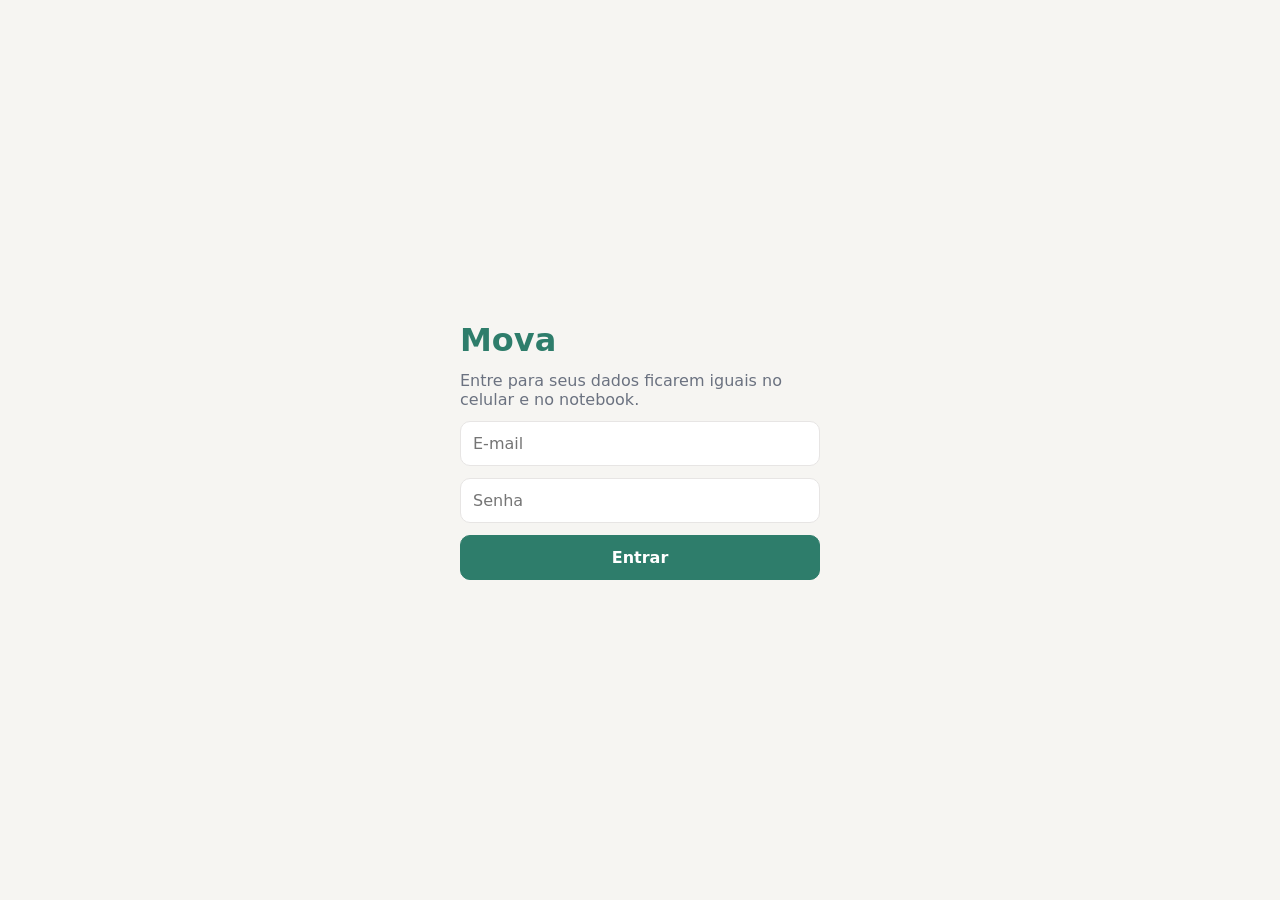
==== commit c013b50e: "Prévia da versão simples: Hoje, Calendário e Um dia Coisas com hora somem no fim do dia; só com dia " ====
--- a/web/previa/index.html
+++ b/web/previa/index.html
@@ -3,17 +3,19 @@
 <head>
   <meta charset="utf-8">
   <meta name="viewport" content="width=device-width, initial-scale=1, viewport-fit=cover">
-  <title>Mova · prévia</title>
+  <title>Mova</title>
   <meta name="theme-color" content="#2e7d6b">
+  <script src="../config.js"></script>
   <link rel="icon" href="../icons/icon-192.png" type="image/png">
+  <link rel="apple-touch-icon" href="../icons/icon-192.png">
   <style>
     :root {
-      --pessoal: #2e7d6b;
-      --pessoal-claro: #e2f1ec;
+      --verde: #2e7d6b;
+      --verde-claro: #e2f1ec;
       --trabalho: #4f5bd5;
       --trabalho-claro: #e8eafb;
-      --vencido: #c0392b;
-      --vencido-claro: #fbe9e7;
+      --erro: #c0392b;
+      --erro-claro: #fbe9e7;
       --aviso: #8a5a00;
       --aviso-claro: #fff4d6;
       --ink: #1f2933;
@@ -21,9 +23,6 @@
       --line: #e7e5e4;
       --bg: #f6f5f2;
       --card: #ffffff;
-      --nivel-1: #d5ebe4;
-      --nivel-2: #8cc7b5;
-      --nivel-3: #2e7d6b;
       color-scheme: light;
       font-family: system-ui, -apple-system, "Segoe UI", Roboto, sans-serif;
       color: var(--ink);
@@ -32,96 +31,47 @@
 
     * { box-sizing: border-box; }
     [hidden] { display: none !important; }
-
-    body {
-      margin: 0;
-      background: var(--bg);
-      padding-bottom: calc(88px + env(safe-area-inset-bottom, 0px));
-    }
-
+    body { margin: 0; background: var(--bg); padding-bottom: calc(88px + env(safe-area-inset-bottom, 0px)); }
     button, input, select, textarea { font: inherit; color: inherit; }
     button { cursor: pointer; }
     svg.icone { width: 18px; height: 18px; fill: none; stroke: currentColor; stroke-width: 2; stroke-linecap: round; stroke-linejoin: round; flex: none; }
-
     .wrap { max-width: 520px; margin: 0 auto; padding-inline: 16px; }
 
-    .faixa-previa {
-      background: var(--aviso-claro);
-      color: var(--aviso);
-      font-size: 0.8125rem;
-      text-align: center;
-      padding: 8px 16px;
-      padding-top: calc(8px + env(safe-area-inset-top, 0px));
-    }
-
-    header.topo {
-      background: var(--bg);
-      border-bottom: 1px solid var(--line);
-      padding-block: 12px 10px;
-    }
-    /* Só na Lista o cabeçalho fica preso no topo, para os filtros continuarem à mão. */
-    header.topo.fixo { position: sticky; top: 0; z-index: 5; }
-    header.topo:not(.fixo) .data-hoje { margin-bottom: 0; }
-    .topo h1 { margin: 0; font-size: 1.5rem; color: var(--pessoal); }
-    .topo .data-hoje { margin: 2px 0 10px; color: var(--muted); font-size: 0.9375rem; }
-
-    .chips { display: flex; gap: 6px; overflow-x: auto; padding-bottom: 2px; scrollbar-width: none; }
-    .chips.quebra { flex-wrap: wrap; overflow: visible; }
-    .chips + .chips { margin-top: 6px; }
-    .chip {
-      display: inline-flex; align-items: center; gap: 6px;
-      border: 1px solid var(--line); background: var(--card);
-      border-radius: 999px; padding: 6px 12px; white-space: nowrap; font-size: 0.875rem;
-    }
-    .chip[aria-pressed="true"] { background: var(--ink); border-color: var(--ink); color: #fff; }
-    .chip .ponto { width: 10px; height: 10px; border-radius: 50%; }
-    .chip svg.icone { width: 15px; height: 15px; }
-
-    main { padding-block: 8px 24px; }
-
-    .secao h2 {
-      font-size: 0.8125rem; text-transform: uppercase; letter-spacing: 0.04em;
-      color: var(--muted); margin: 20px 0 8px; font-weight: 700;
-      display: flex; justify-content: space-between; gap: 8px;
-    }
-    .secao h2 .carga { text-transform: none; letter-spacing: 0; font-weight: 600; }
-    .secao h2 .carga.pesada { color: var(--aviso); }
-    .secao.resolver h2 { color: var(--vencido); }
-    .vazio { color: var(--muted); font-size: 0.875rem; margin: 0 0 4px; padding-left: 4px; }
+    .tela-login { position: fixed; inset: 0; z-index: 60; background: var(--bg); display: grid; place-items: center; padding: 16px; }
+    .login-caixa { width: 100%; max-width: 360px; display: grid; gap: 12px; }
+    .login-caixa h1 { margin: 0; color: var(--verde); font-size: 2rem; }
+    .login-caixa .sub { margin: 0; color: var(--muted); }
+    .login-caixa input { padding: 12px; border: 1px solid var(--line); border-radius: 10px; font-size: 1rem; background: var(--card); }
+    .login-caixa .btn { padding: 12px; font-size: 1rem; }
+
+    header.topo { padding-block: 16px 4px; }
+    header.topo .wrap { position: relative; }
+    .topo h1 { margin: 0; font-size: 1.375rem; }
+    .topo .data { margin: 2px 0 0; color: var(--muted); }
+    .engrenagem { position: absolute; right: 8px; top: 0; width: 40px; height: 40px; border: 0; background: none; color: var(--muted); display: grid; place-items: center; }
+    .engrenagem svg.icone { width: 22px; height: 22px; }
+
+    main { padding-block: 4px 72px; } /* espaço para o botão + não cobrir o fim da lista */
+    .secao h2 { font-size: 0.8125rem; text-transform: uppercase; letter-spacing: 0.04em; color: var(--muted); margin: 20px 0 8px; font-weight: 700; }
+    .vazio { color: var(--muted); font-size: 0.9375rem; margin: 0 0 4px; padding-left: 4px; }
 
     ul.itens { list-style: none; margin: 0; padding: 0; display: grid; gap: 6px; }
-
-    .item {
-      background: var(--card);
-      border: 1px solid var(--line);
-      border-left: 5px solid var(--cor);
-      border-radius: 12px;
-    }
-    .area-pessoal { --cor: var(--pessoal); --cor-clara: var(--pessoal-claro); }
+    .item { background: var(--card); border: 1px solid var(--line); border-left: 5px solid var(--cor); border-radius: 12px; }
+    .area-pessoal { --cor: var(--verde); --cor-clara: var(--verde-claro); }
     .area-trabalho { --cor: var(--trabalho); --cor-clara: var(--trabalho-claro); }
-
     .linha { display: flex; align-items: center; gap: 10px; padding: 10px 12px 10px 10px; }
-    .check {
-      width: 28px; height: 28px; border-radius: 50%; flex: none;
-      border: 2px solid var(--cor); background: transparent; padding: 0;
-      display: grid; place-items: center; color: #fff;
-    }
+    .check { width: 28px; height: 28px; border-radius: 50%; flex: none; border: 2px solid var(--cor); background: transparent; padding: 0; display: grid; place-items: center; color: #fff; }
     .check svg { width: 16px; height: 16px; stroke-width: 3; visibility: hidden; }
     .is-feito .check { background: var(--cor); }
     .is-feito .check svg { visibility: visible; }
-    .is-minima .check { background: var(--cor-clara); color: var(--cor); }
-
+    .hora-item { font-weight: 700; font-size: 0.9375rem; min-width: 44px; color: var(--ink); }
     .corpo { flex: 1; min-width: 0; background: none; border: 0; padding: 0; text-align: left; }
     .titulo { display: flex; align-items: center; gap: 6px; font-weight: 600; }
     .titulo svg { color: var(--cor); }
     .titulo span { overflow-wrap: anywhere; }
     .meta { color: var(--muted); font-size: 0.8125rem; margin-top: 2px; }
-    .meta .vencido { color: var(--vencido); font-weight: 700; }
-    .meta .hoje { color: var(--aviso); font-weight: 700; }
-    .meta .estado { color: var(--ink); font-weight: 600; }
-
-    .is-feito .titulo span, .is-nao .titulo span, .is-reag .titulo span { text-decoration: line-through; color: var(--muted); }
-    .item.vencido { border-color: #efc2bc; border-left-color: var(--vencido); background: #fffafa; }
+    .is-feito .titulo span { text-decoration: line-through; color: var(--muted); }
+    .is-feito .hora-item { color: var(--muted); }
 
     .painel { border-top: 1px solid var(--line); padding: 10px 12px 12px; display: grid; gap: 10px; }
     .painel p { margin: 0; font-size: 0.875rem; color: var(--muted); }
@@ -129,408 +79,251 @@
     .detalhes dt { color: var(--muted); }
     .detalhes dd { margin: 0; white-space: pre-line; }
     .etapas { list-style: none; margin: 0; padding: 0; display: grid; gap: 4px; }
-    .etapa {
-      display: flex; align-items: center; gap: 8px; width: 100%; text-align: left;
-      background: none; border: 0; padding: 4px 0; font-size: 0.9375rem;
-    }
+    .etapa { display: flex; align-items: center; gap: 8px; width: 100%; text-align: left; background: none; border: 0; padding: 4px 0; font-size: 0.9375rem; }
     .etapa .caixa { width: 20px; height: 20px; border-radius: 6px; border: 2px solid var(--cor); display: grid; place-items: center; color: #fff; flex: none; }
     .etapa .caixa svg { width: 13px; height: 13px; stroke-width: 3; visibility: hidden; }
     .etapa.feita .caixa { background: var(--cor); }
     .etapa.feita .caixa svg { visibility: visible; }
     .etapa.feita span { text-decoration: line-through; color: var(--muted); }
-    .etapa.proxima span { font-weight: 700; }
-    .planob { background: var(--aviso-claro); color: var(--aviso); border-radius: 10px; padding: 10px; font-size: 0.875rem; display: grid; gap: 8px; }
+    .quadro { background: var(--cor-clara, var(--verde-claro)); border-radius: 10px; padding: 10px; font-size: 0.875rem; display: grid; gap: 4px; }
+    .quadro strong { color: var(--cor, var(--verde)); }
+    .quadro p { margin: 0; white-space: pre-line; color: var(--ink) !important; }
 
     .botoes { display: flex; flex-wrap: wrap; gap: 6px; }
-    .btn {
-      border: 1px solid var(--line); background: var(--card); border-radius: 10px;
-      padding: 8px 12px; font-size: 0.875rem; font-weight: 600;
-    }
-    .btn.principal { background: var(--cor, var(--pessoal)); border-color: var(--cor, var(--pessoal)); color: #fff; }
-    .btn.suave { background: var(--cor-clara, var(--pessoal-claro)); border-color: var(--cor-clara, var(--pessoal-claro)); color: var(--cor, var(--pessoal)); }
-    .btn.falha { color: var(--vencido); border-color: #efc2bc; }
+    .botoes.gerenciar { gap: 16px; }
+    .link { background: none; border: 0; padding: 4px 0; color: var(--muted); font-size: 0.8125rem; text-decoration: underline; }
+    .btn { border: 1px solid var(--line); background: var(--card); border-radius: 10px; padding: 8px 12px; font-size: 0.875rem; font-weight: 600; }
+    .btn.principal { background: var(--verde); border-color: var(--verde); color: #fff; }
+    .btn.falha { color: var(--erro); border-color: #efc2bc; }
     .btn[aria-pressed="true"] { background: var(--ink); border-color: var(--ink); color: #fff; }
-    label.btn { display: inline-flex; align-items: center; gap: 6px; }
-    label.btn input { border: 0; padding: 0; background: none; font-size: 0.875rem; }
+    input.hora { width: 84px; padding: 8px 10px; border: 1px solid var(--line); border-radius: 10px; font-size: 1.0625rem; text-align: center; background: var(--card); }
+    input.hora:disabled { opacity: 0.5; }
 
     .card { background: var(--card); border: 1px solid var(--line); border-radius: 14px; padding: 14px; margin-top: 12px; }
     .card h3 { margin: 0 0 6px; font-size: 0.8125rem; text-transform: uppercase; letter-spacing: 0.04em; color: var(--muted); }
     .card p { margin: 0; }
-    .card .grande { font-size: 1.25rem; font-weight: 700; }
     .card .sub { color: var(--muted); font-size: 0.875rem; margin-top: 2px; }
     .card .botoes { margin-top: 10px; }
-    .card.agora { border-left: 5px solid var(--pessoal); }
-    .card.aviso { background: var(--aviso-claro); border-color: #f1dfaa; color: var(--aviso); font-size: 0.875rem; }
-    .card textarea { width: 100%; }
-
-    /* Dia */
-    .dia-nav { display: flex; align-items: center; justify-content: space-between; gap: 8px; margin-top: 12px; }
-    .dia-nav h2 { margin: 0; font-size: 1.125rem; text-align: center; flex: 1; }
-    .dia-nav .btn { padding: 6px 12px; }
-    .carga-dia { display: flex; justify-content: space-between; color: var(--muted); font-size: 0.875rem; margin-top: 10px; }
-    .carga-dia strong { color: var(--ink); }
-    .carga-dia .pesada { color: var(--aviso); font-weight: 700; }
-
-    .tl { position: relative; margin-top: 12px; margin-left: 40px; border-left: 1px solid var(--line); }
-    .tl-hora { position: absolute; left: -40px; width: 34px; text-align: right; font-size: 0.75rem; color: var(--muted); transform: translateY(-50%); }
-    .tl-marca { position: absolute; left: 0; right: 0; border-top: 1px dashed var(--line); }
-    .tl-agora { position: absolute; left: -4px; right: 0; border-top: 2px solid var(--vencido); }
-    .tl-agora::before { content: ""; position: absolute; left: -3px; top: -5px; width: 8px; height: 8px; border-radius: 50%; background: var(--vencido); }
-    .bloco {
-      position: absolute; border: 0; border-left: 4px solid var(--cor); background: var(--cor-clara);
-      border-radius: 8px; padding: 3px 8px; text-align: left; overflow: hidden; font-size: 0.8125rem; line-height: 1.25;
-    }
-    .bloco strong { display: block; white-space: nowrap; overflow: hidden; text-overflow: ellipsis; }
-    .bloco span { color: var(--muted); white-space: nowrap; }
-    .bloco.curto { display: flex; align-items: center; gap: 6px; padding-block: 0; }
-    .bloco.curto strong { flex: 0 1 auto; min-width: 0; }
-    .bloco.sobreposto { outline: 2px dashed var(--aviso); outline-offset: -2px; }
-    .bloco.feito { opacity: 0.55; }
-    .bloco.feito strong { text-decoration: line-through; }
-
-    /* Fluxos (rotina, fechamento, planejamento) */
-    .passos-topo { display: flex; justify-content: space-between; align-items: center; color: var(--muted); font-size: 0.875rem; }
-    .progresso { display: flex; gap: 4px; margin: 8px 0 14px; }
-    .progresso i { flex: 1; height: 4px; border-radius: 2px; background: var(--line); }
-    .progresso i.ok { background: var(--pessoal); }
-    .folha h2 small { display: block; font-size: 0.875rem; color: var(--muted); font-weight: 400; margin-top: 2px; }
-    .energia { display: grid; grid-template-columns: repeat(5, 1fr); gap: 6px; }
-    .energia button { border: 1px solid var(--line); background: var(--card); border-radius: 10px; padding: 10px 0; display: grid; gap: 2px; justify-items: center; }
-    .energia button strong { font-size: 1.25rem; }
-    .energia button span { font-size: 0.6875rem; color: var(--muted); }
-    .energia button[aria-pressed="true"] { background: var(--pessoal); border-color: var(--pessoal); color: #fff; }
-    .energia button[aria-pressed="true"] span { color: #fff; }
-    textarea.nota { width: 100%; min-height: 96px; padding: 10px; border: 1px solid var(--line); border-radius: 10px; resize: vertical; }
-    .lista-passos { list-style: none; margin: 14px 0 0; padding: 0; display: grid; gap: 4px; font-size: 0.875rem; }
-    .lista-passos li { display: flex; gap: 8px; color: var(--muted); }
-    .lista-passos li.atual { color: var(--ink); font-weight: 700; }
-    .lista-passos li.ok { text-decoration: line-through; }
-
-    .barras-dias { display: grid; gap: 8px; }
-    .barra-dia { display: grid; grid-template-columns: 64px 1fr 56px; gap: 8px; align-items: center; font-size: 0.875rem; }
-    .barra-dia .trilho { height: 10px; border-radius: 5px; background: var(--line); overflow: hidden; }
-    .barra-dia .trilho i { display: block; height: 100%; background: var(--pessoal); }
-    .barra-dia.pesada .trilho i { background: #d99a00; }
-    .barra-dia.pesada b { color: var(--aviso); }
-    .barra-dia b { text-align: right; }
-    .numeros { display: grid; grid-template-columns: repeat(2, 1fr); gap: 8px; }
-    .numeros div { background: var(--bg); border-radius: 10px; padding: 10px; }
-    .numeros strong { display: block; font-size: 1.25rem; }
-    .numeros span { font-size: 0.8125rem; color: var(--muted); }
-
-    /* Metas do dia */
-    .metas { display: grid; gap: 12px; }
+    .card.discreto { background: var(--aviso-claro); border-color: #f1dfaa; }
+    .card.discreto h3 { color: var(--aviso); }
+
+    .nav-linha { display: flex; align-items: center; justify-content: space-between; gap: 8px; margin-top: 12px; }
+    .nav-linha h2 { margin: 0; font-size: 1.125rem; text-align: center; flex: 1; }
+    .nav-linha .btn { padding: 6px 12px; }
+
+    /* Calendário */
+    .grade { display: grid; grid-template-columns: repeat(7, 1fr); gap: 4px; margin-top: 10px; }
+    .grade .sem { text-align: center; font-size: 0.75rem; color: var(--muted); font-weight: 700; padding-bottom: 2px; }
+    .dia { aspect-ratio: 1; border-radius: 10px; border: 1px solid var(--line); background: var(--card); display: flex; flex-direction: column; align-items: center; justify-content: center; gap: 3px; padding: 0; font-size: 0.875rem; }
+    .dia.fora { visibility: hidden; }
+    .dia.hoje { border: 2px solid var(--ink); font-weight: 700; }
+    .dia.sel { background: var(--ink); border-color: var(--ink); color: #fff; }
+    .dia .pontos { display: flex; gap: 3px; height: 6px; }
+    .dia .pontos i { width: 6px; height: 6px; border-radius: 50%; background: var(--verde); }
+    .dia.sel .pontos i { background: #fff; }
+
+    /* Metas */
+    .metas { display: grid; gap: 14px; }
     .meta-linha { display: grid; gap: 6px; }
-    .meta-linha .botoes { margin-top: 0; }
     .meta-linha .sub { color: var(--muted); font-size: 0.875rem; margin-top: 2px; }
-    .metas-comp { display: grid; gap: 12px; }
+    .meta-linha .btn { flex: 1; }
     .meta-linha .numeros-meta .btn { flex: 1 0 40px; padding-inline: 0; }
-    .sub-meta { font-size: 0.8125rem; color: var(--muted); }
-    .meta-linha .btn { flex: 1; }
-    .meta-linha .btn.sim[aria-pressed="true"] { background: var(--pessoal); border-color: var(--pessoal); }
+    .meta-linha .btn.sim[aria-pressed="true"] { background: var(--verde); border-color: var(--verde); }
     .meta-linha .btn.nao[aria-pressed="true"] { background: #b5584d; border-color: #b5584d; }
-    .tag-meta { font-size: 0.6875rem; font-weight: 700; text-transform: uppercase; letter-spacing: 0.04em; border-radius: 6px; padding: 2px 6px; vertical-align: 1px; }
-    .tag-meta.parar { background: var(--aviso-claro); color: var(--aviso); }
-    .tag-meta.comecar { background: var(--pessoal-claro); color: var(--pessoal); }
     .meta-nova { display: grid; gap: 8px; margin-top: 12px; padding-top: 12px; border-top: 1px solid var(--line); }
     .meta-nova input { width: 100%; padding: 10px; border: 1px solid var(--line); border-radius: 10px; }
+    .metas-comp { display: grid; gap: 12px; }
     .meta-comp { display: grid; gap: 6px; }
+    .barra-linha { display: flex; justify-content: space-between; gap: 8px; font-size: 0.875rem; }
+    .barra-linha small { color: var(--muted); }
     .faixa-meta { display: flex; flex-wrap: wrap; gap: 3px; }
     .faixa-meta i { width: 11px; height: 11px; border-radius: 3px; background: var(--line); }
-    .faixa-meta i.ok { background: var(--nivel-3); }
+    .faixa-meta i.ok { background: var(--verde); }
     .faixa-meta i.nao { background: #e9c3bd; }
-
-    /* Calendário */
-    .mes-topo { display: flex; align-items: center; justify-content: space-between; margin: 16px 0 8px; }
-    .mes-topo h2 { margin: 0; font-size: 1.125rem; }
-    .mes-topo .btn { padding: 6px 12px; }
-    .grade { display: grid; grid-template-columns: repeat(7, 1fr); gap: 4px; }
-    .grade .sem { text-align: center; font-size: 0.75rem; color: var(--muted); font-weight: 700; padding-bottom: 2px; }
-    .dia {
-      aspect-ratio: 1; border-radius: 10px; border: 1px solid var(--line); background: var(--card);
-      display: flex; flex-direction: column; align-items: center; justify-content: center; gap: 3px;
-      padding: 0; font-size: 0.875rem; position: relative;
-    }
-    .n1 { background: var(--nivel-1) !important; border-color: var(--nivel-1) !important; }
-    .n2 { background: var(--nivel-2) !important; border-color: var(--nivel-2) !important; }
-    .n3 { background: var(--nivel-3) !important; border-color: var(--nivel-3) !important; color: #fff; }
-    .dia.hoje { border: 2px solid var(--ink); font-weight: 700; }
-    .dia.sel { outline: 3px solid var(--trabalho); outline-offset: 1px; }
-    .dia .pontos { display: flex; gap: 3px; height: 6px; }
-    .dia .pontos i { width: 6px; height: 6px; border-radius: 50%; }
-    .dia .faixa-trab { position: absolute; left: 4px; right: 4px; bottom: 4px; height: 4px; border-radius: 2px; background: var(--trabalho); }
-    .legenda { display: flex; flex-wrap: wrap; gap: 12px; font-size: 0.75rem; color: var(--muted); margin-top: 8px; }
+    .legenda { display: flex; flex-wrap: wrap; gap: 12px; font-size: 0.75rem; color: var(--muted); }
     .legenda span { display: inline-flex; align-items: center; gap: 4px; }
     .legenda i { width: 12px; height: 12px; border-radius: 3px; display: inline-block; }
 
-    .resumo { background: var(--card); border: 1px solid var(--line); border-radius: 12px; padding: 12px; display: grid; gap: 10px; }
-    .resumo .total { font-size: 0.9375rem; }
-    .resumo .total strong { font-size: 1.5rem; color: var(--pessoal); margin-right: 4px; }
-    .barra-linha { display: grid; grid-template-columns: 1fr auto; gap: 2px 8px; font-size: 0.875rem; }
-    .barra-linha small { color: var(--muted); }
-    .barra { grid-column: 1 / -1; height: 6px; border-radius: 3px; background: var(--line); overflow: hidden; display: flex; }
-    .barra i { display: block; height: 100%; background: var(--pessoal); }
-    .barra i.min { background: var(--nivel-2); }
-
-    .registro { background: var(--card); border: 1px solid var(--line); border-radius: 12px; padding: 12px; display: grid; gap: 4px; }
-    .registro .quando { font-size: 0.8125rem; color: var(--muted); display: flex; justify-content: space-between; gap: 8px; }
-    .pontos-energia { display: inline-flex; gap: 3px; align-items: center; }
-    .pontos-energia i { width: 8px; height: 8px; border-radius: 50%; background: var(--line); }
-    .pontos-energia i.on { background: var(--pessoal); }
-
-    /* Histórico */
-    .busca { width: 100%; padding: 12px; border: 1px solid var(--line); border-radius: 10px; background: var(--card); margin-top: 12px; }
-    .grafico-energia { display: flex; align-items: flex-end; gap: 4px; height: 80px; }
-    .grafico-energia div { flex: 1; display: flex; flex-direction: column; align-items: center; justify-content: flex-end; gap: 4px; height: 100%; }
-    .grafico-energia i { width: 100%; border-radius: 4px 4px 0 0; background: var(--nivel-2); }
-    .grafico-energia i.vazio { background: transparent; }
-    .grafico-energia span { font-size: 0.625rem; color: var(--muted); }
-    .resultado { background: var(--card); border: 1px solid var(--line); border-radius: 10px; padding: 10px 12px; font-size: 0.875rem; }
-    .resultado strong { display: block; }
-    .resultado span { color: var(--muted); }
+    /* Trilha */
+    .material .num { width: 22px; text-align: right; color: var(--muted); font-size: 0.8125rem; font-weight: 700; flex: none; }
+    .tema { display: inline-block; background: var(--cor-clara); color: var(--cor); border-radius: 999px; padding: 0 8px; font-weight: 700; font-size: 0.75rem; line-height: 18px; }
+    .material.is-concluido .titulo span { text-decoration: line-through; color: var(--muted); }
+    textarea.nota { width: 100%; min-height: 160px; padding: 10px; border: 1px solid var(--line); border-radius: 10px; resize: vertical; }
 
     /* Navegação */
-    nav.abas {
-      position: fixed; left: 0; right: 0; bottom: 0; z-index: 10;
-      background: var(--card); border-top: 1px solid var(--line);
-      padding-bottom: env(safe-area-inset-bottom, 0px);
-    }
+    nav.abas { position: fixed; left: 0; right: 0; bottom: 0; z-index: 10; background: var(--card); border-top: 1px solid var(--line); padding-bottom: env(safe-area-inset-bottom, 0px); }
     nav.abas .wrap { display: flex; padding-inline: 4px; }
-    .aba {
-      flex: 1; background: none; border: 0; padding: 10px 2px 12px;
-      display: flex; flex-direction: column; align-items: center; gap: 2px;
-      font-size: 0.6875rem; color: var(--muted); position: relative; white-space: nowrap;
-    }
+    .aba { flex: 1; background: none; border: 0; padding: 10px 2px 12px; display: flex; flex-direction: column; align-items: center; gap: 2px; font-size: 0.75rem; color: var(--muted); }
     .aba svg.icone { width: 22px; height: 22px; }
-    .aba[aria-current="page"] { color: var(--pessoal); font-weight: 700; }
-    .aba .badge {
-      position: absolute; top: 4px; left: calc(50% + 6px);
-      background: var(--vencido); color: #fff; font-size: 0.6875rem; font-weight: 700;
-      border-radius: 999px; padding: 0 6px; line-height: 16px;
-    }
-    .fab {
-      position: fixed; z-index: 11; right: max(16px, calc(50% - 260px + 16px));
-      bottom: calc(76px + env(safe-area-inset-bottom, 0px));
-      width: 56px; height: 56px; border-radius: 50%; border: 0;
-      background: var(--pessoal); color: #fff; display: grid; place-items: center;
-      box-shadow: 0 4px 12px rgba(0, 0, 0, 0.18);
-    }
+    .aba[aria-current="page"] { color: var(--verde); font-weight: 700; }
+    .fab { position: fixed; z-index: 11; right: max(16px, calc(50% - 260px + 16px)); bottom: calc(76px + env(safe-area-inset-bottom, 0px)); width: 56px; height: 56px; border-radius: 50%; border: 0; background: var(--verde); color: #fff; display: grid; place-items: center; box-shadow: 0 4px 12px rgba(0, 0, 0, 0.18); }
     .fab svg.icone { width: 28px; height: 28px; stroke-width: 2.5; }
 
-    .aviso-salvo {
-      position: fixed; z-index: 40; left: 50%; transform: translateX(-50%);
-      bottom: calc(144px + env(safe-area-inset-bottom, 0px));
-      background: var(--ink); color: #fff; border-radius: 10px; padding: 10px 14px; font-size: 0.875rem;
-      max-width: calc(100% - 32px);
-    }
+    .aviso-rapido { position: fixed; z-index: 40; left: 50%; transform: translateX(-50%); bottom: calc(144px + env(safe-area-inset-bottom, 0px)); background: var(--ink); color: #fff; border-radius: 10px; padding: 10px 14px; font-size: 0.875rem; max-width: calc(100% - 32px); display: flex; align-items: center; gap: 14px; }
+    .aviso-rapido button { border: 0; background: none; color: #9fe0cc; font-weight: 700; padding: 4px 0; white-space: nowrap; }
 
     /* Folhas (cadastro e fluxos) */
     .fundo { position: fixed; inset: 0; z-index: 20; background: rgba(0, 0, 0, 0.35); display: flex; align-items: flex-end; justify-content: center; }
-    .folha {
-      background: var(--card); width: 100%; max-width: 520px; max-height: 92vh; overflow-y: auto;
-      border-radius: 18px 18px 0 0; padding: 16px 16px calc(16px + env(safe-area-inset-bottom, 0px));
-    }
+    .folha { background: var(--card); width: 100%; max-width: 520px; max-height: 92vh; overflow-y: auto; border-radius: 18px 18px 0 0; padding: 16px 16px calc(16px + env(safe-area-inset-bottom, 0px)); }
     .folha.cheia { height: 92vh; display: flex; flex-direction: column; }
     .folha.cheia .miolo { flex: 1; overflow-y: auto; }
     .folha h2 { margin: 0 0 12px; font-size: 1.125rem; }
-    .folha .titulo-input {
-      width: 100%; font-size: 1.125rem; padding: 12px; border: 1px solid var(--line); border-radius: 10px;
-    }
+    .folha h2 small { display: block; font-size: 0.875rem; color: var(--muted); font-weight: 400; margin-top: 2px; }
+    .folha .titulo-input { width: 100%; font-size: 1.125rem; padding: 12px; border: 1px solid var(--line); border-radius: 10px; }
     .campo { margin-top: 14px; display: grid; gap: 6px; }
     .campo > .rotulo { font-size: 0.8125rem; font-weight: 700; color: var(--muted); }
     .campo .dica { font-size: 0.8125rem; color: var(--muted); margin: 0; }
     .campo-linha { display: flex; flex-wrap: wrap; gap: 8px; align-items: center; }
-    .campo input[type="date"], .campo input[type="time"], .campo input[type="number"], .campo input[type="text"], .campo select, .campo textarea {
-      padding: 8px 10px; border: 1px solid var(--line); border-radius: 10px; background: var(--card);
-    }
+    .campo input[type="date"], .campo input[type="number"], .campo input[type="text"], .campo select, .campo textarea { padding: 8px 10px; border: 1px solid var(--line); border-radius: 10px; background: var(--card); }
     .campo input[type="text"], .campo textarea { width: 100%; }
     .campo input[type="number"] { width: 80px; }
-    .opcao[aria-pressed="true"] { background: var(--ink); border-color: var(--ink); color: #fff; }
-    .mais { margin-top: 14px; background: none; border: 0; padding: 4px 0; color: var(--pessoal); font-weight: 700; }
+    .mais { margin-top: 14px; background: none; border: 0; padding: 4px 0; color: var(--verde); font-weight: 700; }
     .msg { margin: 14px 0 0; border-radius: 10px; padding: 10px 12px; font-size: 0.875rem; }
-    .msg.conflito { background: var(--aviso-claro); color: var(--aviso); }
-    .msg.erro { background: var(--vencido-claro); color: var(--vencido); }
-    .msg.modelo { background: var(--pessoal-claro); color: var(--pessoal); }
+    .msg.erro { background: var(--erro-claro); color: var(--erro); }
     .rodape { display: flex; gap: 8px; margin-top: 18px; }
     .rodape .btn { flex: 1; padding: 12px; font-size: 1rem; }
-    .rodape .btn.principal { --cor: var(--pessoal); }
+    .passos-topo { display: flex; justify-content: space-between; align-items: center; color: var(--muted); font-size: 0.875rem; }
+    .progresso { display: flex; gap: 4px; margin: 8px 0 14px; }
+    .progresso i { flex: 1; height: 4px; border-radius: 2px; background: var(--line); }
+    .progresso i.ok { background: var(--verde); }
+    .dia-plano { display: grid; gap: 8px; }
+    .dia-plano-topo { display: flex; justify-content: space-between; align-items: baseline; }
+    .linha-simples { font-size: 0.9375rem; padding: 2px 0; }
+    .linha-simples b { display: inline-block; min-width: 48px; }
+
+    @media (min-width: 900px) {
+      .fundo { align-items: center; }
+      .folha { border-radius: 18px; max-width: 640px; }
+      .folha.cheia { height: 86vh; }
+    }
   </style>
 </head>
 <body>
-  <div class="faixa-previa">Prévia com dados de exemplo. Nada fica salvo: recarregar a página volta ao início.</div>
-
-  <header class="topo" id="topo">
+
+  <header class="topo">
     <div class="wrap">
-      <h1>Mova</h1>
-      <p class="data-hoje" id="data-hoje"></p>
-      <div class="chips" id="filtro-area"></div>
-      <div class="chips" id="filtro-tipo"></div>
+      <button class="engrenagem" type="button" data-acao="ajustes-abrir" aria-label="Ajustes">
+        <svg class="icone" viewBox="0 0 24 24"><circle cx="12" cy="12" r="3"/><path d="M19.4 15a1.65 1.65 0 0 0 .33 1.82l.06.06a2 2 0 1 1-2.83 2.83l-.06-.06a1.65 1.65 0 0 0-1.82-.33 1.65 1.65 0 0 0-1 1.51V21a2 2 0 1 1-4 0v-.09A1.65 1.65 0 0 0 9 19.4a1.65 1.65 0 0 0-1.82.33l-.06.06a2 2 0 1 1-2.83-2.83l.06-.06A1.65 1.65 0 0 0 4.68 15a1.65 1.65 0 0 0-1.51-1H3a2 2 0 1 1 0-4h.09A1.65 1.65 0 0 0 4.6 9a1.65 1.65 0 0 0-.33-1.82l-.06-.06a2 2 0 1 1 2.83-2.83l.06.06A1.65 1.65 0 0 0 9 4.68a1.65 1.65 0 0 0 1-1.51V3a2 2 0 1 1 4 0v.09a1.65 1.65 0 0 0 1 1.51 1.65 1.65 0 0 0 1.82-.33l.06-.06a2 2 0 1 1 2.83 2.83l-.06.06A1.65 1.65 0 0 0 19.4 9a1.65 1.65 0 0 0 1.51 1H21a2 2 0 1 1 0 4h-.09a1.65 1.65 0 0 0-1.51 1z"/></svg>
+      </button>
+      <h1 id="titulo-tela"></h1>
+      <p class="data" id="data-tela"></p>
     </div>
   </header>
 
   <main class="wrap" id="conteudo"></main>
 
-  <button class="fab" id="btn-novo" type="button" aria-label="Novo item">
+  <button class="fab" id="btn-novo" type="button" aria-label="Adicionar">
     <svg class="icone" viewBox="0 0 24 24"><path d="M12 5v14M5 12h14"/></svg>
   </button>
 
   <nav class="abas">
     <div class="wrap">
-      <button class="aba" type="button" data-acao="aba" data-aba="dia">
-        <svg class="icone" viewBox="0 0 24 24"><circle cx="12" cy="12" r="9"/><path d="M12 7v5l3 2"/></svg>
-        Dia
-      </button>
-      <button class="aba" type="button" data-acao="aba" data-aba="lista">
-        <svg class="icone" viewBox="0 0 24 24"><path d="M9 6h11M9 12h11M9 18h11"/><path d="M4 6h.01M4 12h.01M4 18h.01"/></svg>
-        Lista
-      </button>
-      <button class="aba" type="button" data-acao="aba" data-aba="encaixar">
-        <svg class="icone" viewBox="0 0 24 24"><path d="M22 12h-6l-2 3h-4l-2-3H2"/><path d="M5.45 5.11 2 12v6a2 2 0 0 0 2 2h16a2 2 0 0 0 2-2v-6l-3.45-6.89A2 2 0 0 0 16.76 4H7.24a2 2 0 0 0-1.79 1.11z"/></svg>
-        A encaixar
-        <span class="badge" id="badge-encaixar"></span>
+      <button class="aba" type="button" data-acao="aba" data-aba="hoje">
+        <svg class="icone" viewBox="0 0 24 24"><circle cx="12" cy="12" r="4"/><path d="M12 2v2M12 20v2M4.93 4.93l1.41 1.41M17.66 17.66l1.41 1.41M2 12h2M20 12h2M4.93 19.07l1.41-1.41M17.66 6.34l1.41-1.41"/></svg>
+        Hoje
       </button>
       <button class="aba" type="button" data-acao="aba" data-aba="calendario">
         <svg class="icone" viewBox="0 0 24 24"><rect x="3" y="5" width="18" height="16" rx="2"/><path d="M16 3v4M8 3v4M3 10h18"/></svg>
         Calendário
       </button>
-      <button class="aba" type="button" data-acao="aba" data-aba="historico">
-        <svg class="icone" viewBox="0 0 24 24"><path d="M3 3v18h18"/><path d="M7 15l4-4 3 3 5-6"/></svg>
-        Histórico
+      <button class="aba" type="button" data-acao="aba" data-aba="umdia">
+        <svg class="icone" viewBox="0 0 24 24"><path d="M21 8v13H3V8"/><path d="M1 3h22v5H1z"/><path d="M10 12h4"/></svg>
+        Um dia
       </button>
     </div>
   </nav>
 
-  <div class="aviso-salvo" id="aviso-salvo" hidden></div>
-
-  <!-- Fluxos guiados: rotina passo a passo, fechamento do dia, planejamento da semana -->
+  <div class="tela-login" id="tela-login" hidden>
+    <form class="login-caixa" id="form-login" novalidate>
+      <h1>Mova</h1>
+      <p class="sub">Entre para seus dados ficarem iguais no celular e no notebook.</p>
+      <input type="email" id="login-email" autocomplete="username" placeholder="E-mail" required>
+      <input type="password" id="login-senha" autocomplete="current-password" placeholder="Senha" required>
+      <p class="msg erro" id="login-erro" hidden></p>
+      <button class="btn principal" type="submit">Entrar</button>
+    </form>
+  </div>
+
+  <div class="aviso-rapido" id="aviso-rapido" hidden></div>
+  <input type="file" id="arquivo-importar" accept="application/json,.json" hidden>
+
+  <!-- Fechamento do dia e planejamento da semana -->
   <div class="fundo" id="fundo-fluxo" hidden>
     <div class="folha cheia" id="fluxo"></div>
   </div>
 
-  <!-- Cadastro rápido -->
+  <!-- Adicionar ou editar -->
   <div class="fundo" id="fundo-novo" hidden>
     <form class="folha" id="form-novo" novalidate>
-      <h2>Novo item</h2>
-
-      <div class="campo" style="margin-top:0">
-        <span class="rotulo">Começar de um modelo (opcional)</span>
-        <div class="chips" id="f-modelo"></div>
+      <h2 id="f-cabecalho">Adicionar</h2>
+      <input class="titulo-input" id="f-titulo" placeholder="O que é?" autocomplete="off">
+
+      <div class="campo">
+        <span class="rotulo">Quando</span>
+        <div class="botoes" id="f-quando"></div>
+        <div class="campo-linha" id="f-linha-data" hidden><input type="date" id="f-data"></div>
       </div>
 
-      <div class="campo">
-        <input class="titulo-input" id="f-titulo" placeholder="O que precisa ser feito?" autocomplete="off">
-      </div>
-
-      <div class="campo">
-        <span class="rotulo">Tipo</span>
-        <div class="chips" id="f-tipo"></div>
-      </div>
-
-      <div class="campo">
-        <span class="rotulo">Área</span>
-        <div class="chips" id="f-area"></div>
-      </div>
-
-      <div id="f-bloco-tarefa">
+      <div id="f-bloco-dia">
         <div class="campo">
-          <span class="rotulo">Quando vou fazer (opcional)</span>
+          <span class="rotulo">Hora (opcional)</span>
           <div class="campo-linha">
-            <input type="date" id="f-quando-data">
-            <input type="time" id="f-quando-hora">
+            <input type="text" class="hora" id="f-hora" inputmode="numeric" maxlength="5" placeholder="hh:mm" autocomplete="off">
+            <span class="dica" id="f-dica-hora"></span>
           </div>
         </div>
         <div class="campo">
-          <span class="rotulo">Prazo (opcional)</span>
-          <div class="campo-linha"><input type="date" id="f-prazo"></div>
-          <p class="dica">Sem "Quando vou fazer", a tarefa vai para "A encaixar". Se tiver prazo, ela também aparece no topo da lista 3 dias antes de vencer.</p>
+          <span class="rotulo">Repetir</span>
+          <select id="f-repeticao">
+            <option value="nao">Não repete</option>
+            <option value="todo">Todo dia</option>
+            <option value="uteis">Dias úteis</option>
+            <option value="dias">Dias da semana</option>
+            <option value="intervalo">A cada N dias ou semanas</option>
+            <option value="mensal">Uma vez por mês</option>
+          </select>
+          <div class="botoes" id="f-dias-semana" hidden></div>
+          <div class="campo-linha" id="f-intervalo" hidden>
+            A cada <input type="number" id="f-intervalo-n" min="1" value="15">
+            <select id="f-intervalo-unidade"><option value="dia">dias</option><option value="semana">semanas</option></select>
+          </div>
         </div>
       </div>
 
-      <div id="f-bloco-agenda" hidden>
+      <button class="mais" type="button" id="f-mais">+ Mais opções</button>
+      <div id="f-detalhes" hidden>
+        <div class="campo" id="f-campo-lembrete">
+          <span class="rotulo">Lembrete no celular</span>
+          <select id="f-lembrete">
+            <option value="sem">Sem lembrete</option>
+            <option value="0">Na hora</option>
+            <option value="5">5 minutos antes</option>
+            <option value="15">15 minutos antes</option>
+            <option value="30">30 minutos antes</option>
+            <option value="60">1 hora antes</option>
+            <option value="1440">1 dia antes</option>
+          </select>
+        </div>
         <div class="campo">
-          <span class="rotulo" id="f-rotulo-data">Data e hora</span>
-          <div class="campo-linha">
-            <input type="date" id="f-data">
-            <input type="time" id="f-hora">
-            <label class="chip" id="f-dia-todo-rotulo"><input type="checkbox" id="f-dia-todo"> Dia todo</label>
-          </div>
+          <span class="rotulo">É treino ou estudo?</span>
+          <div class="botoes" id="f-tipo"></div>
+          <p class="dica">Treino mostra o treino do dia. Estudo mostra o que está em andamento na trilha.</p>
         </div>
         <div class="campo" id="f-campo-ate">
-          <span class="rotulo">Até (opcional, para vários dias)</span>
+          <span class="rotulo">Até (para coisas de vários dias, como viagem)</span>
           <div class="campo-linha"><input type="date" id="f-ate"></div>
         </div>
         <div class="campo">
-          <span class="rotulo">Repetição</span>
-          <div class="campo-linha">
-            <select id="f-repeticao">
-              <option value="nao">Não repete</option>
-              <option value="todo">Todo dia</option>
-              <option value="uteis">Dias úteis</option>
-              <option value="dias">Dias específicos da semana</option>
-              <option value="intervalo">A cada N dias ou semanas</option>
-              <option value="mensal">Uma vez por mês</option>
-            </select>
-          </div>
-          <div class="chips" id="f-dias-semana" hidden></div>
-          <div class="campo-linha" id="f-intervalo" hidden>
-            A cada <input type="number" id="f-intervalo-n" min="1" value="15">
-            <select id="f-intervalo-unidade">
-              <option value="dia">dias</option>
-              <option value="semana">semanas</option>
-            </select>
-          </div>
+          <span class="rotulo">Prazo</span>
+          <div class="campo-linha"><input type="date" id="f-prazo"></div>
+          <p class="dica">Aparece no planejamento de domingo e no resumo da manhã.</p>
         </div>
+        <div class="campo"><span class="rotulo">Onde</span><input type="text" id="f-local"></div>
+        <div class="campo"><span class="rotulo">Etapas (uma por linha)</span><textarea id="f-etapas" rows="3"></textarea></div>
+        <div class="campo"><span class="rotulo">Observações</span><textarea id="f-notas" rows="2"></textarea></div>
       </div>
 
-      <div class="campo">
-        <span class="rotulo">Lembrete</span>
-        <div class="campo-linha">
-          <select id="f-lembrete">
-            <option>Na hora</option>
-            <option>10 minutos antes</option>
-            <option>1 hora antes</option>
-            <option>1 dia antes</option>
-            <option>Sem lembrete</option>
-          </select>
-        </div>
-      </div>
-
-      <button class="mais" type="button" id="f-mais">+ Mais detalhes (duração, etapas, local…)</button>
-      <div id="f-detalhes" hidden>
-        <div class="campo">
-          <span class="rotulo">Duração estimada</span>
-          <div class="campo-linha"><input type="number" id="f-duracao" min="5" step="5" placeholder="30"> minutos</div>
-        </div>
-        <div class="campo">
-          <span class="rotulo">Etapas (uma por linha)</span>
-          <textarea id="f-etapas" rows="3" placeholder="Escanear documentos&#10;Assinar&#10;Enviar"></textarea>
-        </div>
-        <div class="campo" id="f-campo-minima">
-          <span class="rotulo">Versão mínima (para dia ruim)</span>
-          <input type="text" id="f-minima" placeholder="Ex.: 10 minutos de leitura">
-        </div>
-        <div class="campo" id="f-campo-planob">
-          <span class="rotulo">Plano B (se não der para fazer)</span>
-          <input type="text" id="f-planob" placeholder="Ex.: estudo curto na segunda">
-        </div>
-        <div class="campo">
-          <span class="rotulo">Onde</span>
-          <input type="text" id="f-local" placeholder="Endereço ou lugar">
-        </div>
-        <div class="campo">
-          <span class="rotulo">O que levar</span>
-          <input type="text" id="f-levar" placeholder="Ex.: documentos, toalha">
-        </div>
-        <div class="campo">
-          <span class="rotulo">Observações</span>
-          <textarea id="f-notas" rows="2"></textarea>
-        </div>
-      </div>
-
-      <p class="msg modelo" id="f-modelo-extra" hidden></p>
-      <p class="msg conflito" id="f-conflito" hidden></p>
       <p class="msg erro" id="f-erro" hidden></p>
-
       <div class="rodape">
         <button class="btn" type="button" id="f-cancelar">Cancelar</button>
         <button class="btn principal" type="submit">Salvar</button>
@@ -539,6 +332,13 @@
   </div>
 
   <script>
+    // Mova, versão simplificada (outubro de 2026).
+    // Três tipos de coisa:
+    //   com hora:   aviso na hora; se não for feita, fica na lista até o fim do dia e some.
+    //   só com dia: aparece no resumo da manhã; se não for feita, passa sozinha para o dia seguinte.
+    //   um dia:     sem data, fica na caixinha "Um dia".
+    // Os dados são os mesmos do app anterior (o mesmo documento no Supabase).
+
     // ============ Datas e formatação ============
     const DIAS = ['domingo', 'segunda', 'terça', 'quarta', 'quinta', 'sexta', 'sábado'];
     const DIAS_CURTOS = ['dom', 'seg', 'ter', 'qua', 'qui', 'sex', 'sáb'];
@@ -553,7 +353,6 @@
     function minutos(h) { const [H, M] = h.split(':').map(Number); return H * 60 + M; }
     function fmtMin(m) { const H = Math.floor(m / 60); const M = m % 60; return M ? `${H}h${String(M).padStart(2, '0')}` : `${H}h`; }
     function fmtHora(h) { return fmtMin(minutos(h)); }
-    function fmtDur(m) { if (m < 60) return `${m} min`; const H = Math.floor(m / 60); const M = m % 60; return M ? `${H}h${String(M).padStart(2, '0')}` : `${H}h`; }
     function fmtDiaCurto(d) { return `${DIAS_CURTOS[d.getDay()]}, ${d.getDate()}`; }
     function fmtDiaLongo(d) { return `${maiuscula(DIAS[d.getDay()])}, ${d.getDate()} de ${MESES[d.getMonth()]}`; }
     function rotuloDia(d) {
@@ -565,150 +364,111 @@
     }
     function esc(s) { return String(s).replace(/[&<>"']/g, (c) => ({ '&': '&amp;', '<': '&lt;', '>': '&gt;', '"': '&quot;', "'": '&#39;' })[c]); }
 
-    const AGORA = new Date();
-    const HOJE = inicioDoDia(AGORA);
-    const em = (n) => chave(somarDias(HOJE, n));
-
-    // ============ Tipos e áreas ============
+    // Hora digitada: "1430", "14:30", "730" ou "7" viram "14:30", "07:30", "07:00". Null se não existir.
+    function normalizarHora(texto) {
+      const d = texto.replace(/\D/g, '');
+      if (!d || d.length > 4) return null;
+      const [h, m] = d.length <= 2 ? [d, '0'] : d.length === 3 ? [d.slice(0, 1), d.slice(1)] : [d.slice(0, 2), d.slice(2)];
+      if (Number(h) > 23 || Number(m) > 59) return null;
+      return `${h.padStart(2, '0')}:${m.padStart(2, '0')}`;
+    }
+    function mascaraHora(campo) {
+      const d = campo.value.replace(/\D/g, '').slice(0, 4);
+      campo.value = d.length > 2 ? `${d.slice(0, 2)}:${d.slice(2)}` : d;
+    }
+
+    const HOJE = inicioDoDia(new Date());
+    const K_HOJE = chave(HOJE);
+
+    // ============ Ícones ============
     const ICONES = {
       tarefa: '<rect x="4" y="4" width="16" height="16" rx="4"/><path d="M8.5 12.5l2.5 2.5 4.5-5.5"/>',
-      habito: '<path d="M17 2l3 3-3 3"/><path d="M4 11V9a4 4 0 0 1 4-4h12"/><path d="M7 22l-3-3 3-3"/><path d="M20 13v2a4 4 0 0 1-4 4H4"/>',
+      repete: '<path d="M17 2l3 3-3 3"/><path d="M4 11V9a4 4 0 0 1 4-4h12"/><path d="M7 22l-3-3 3-3"/><path d="M20 13v2a4 4 0 0 1-4 4H4"/>',
       compromisso: '<rect x="3" y="5" width="18" height="16" rx="2"/><path d="M16 3v4M8 3v4M3 10h18"/>',
       treino: '<path d="M6 7v10M18 7v10M3 10v4M21 10v4M6 12h12"/>',
       estudo: '<path d="M4 5.5A2.5 2.5 0 0 1 6.5 3H20v15H6.5A2.5 2.5 0 0 0 4 20.5z"/><path d="M4 20.5A2.5 2.5 0 0 0 6.5 23H20v-5"/>',
       check: '<path d="M5 12.5l4.5 4.5L19 7"/>',
+      livro: '<path d="M4 5.5A2.5 2.5 0 0 1 6.5 3H20v15H6.5A2.5 2.5 0 0 0 4 20.5z"/><path d="M4 20.5A2.5 2.5 0 0 0 6.5 23H20v-5"/>',
+      video: '<rect x="2" y="5" width="20" height="14" rx="3"/><path d="M10 9l5 3-5 3z"/>',
+      curso: '<path d="M2 9l10-5 10 5-10 5z"/><path d="M6 11v5c0 1.5 3 3 6 3s6-1.5 6-3v-5"/>',
     };
-    const TIPOS = { tarefa: 'Tarefa', habito: 'Hábito', compromisso: 'Compromisso', treino: 'Treino', estudo: 'Estudo' };
-    const AREAS = { pessoal: 'Pessoal', trabalho: 'Trabalho' };
-    const DURACAO_PADRAO = { tarefa: 30, habito: 15, compromisso: 60, treino: 60, estudo: 30 };
-    const MOTIVOS = ['Cansaço', 'Imprevisto', 'Trabalho', 'Saúde', 'Esqueci', 'Outro'];
-    const ENERGIA = ['muito baixa', 'baixa', 'média', 'boa', 'muito boa'];
-    const LIMITE_DIA_PESADO = 6 * 60;
-    const DIAS_PRAZO_CHEGANDO = 3;
-    const icone = (nome) => `<svg class="icone" viewBox="0 0 24 24" aria-hidden="true">${ICONES[nome]}</svg>`;
-
-    // ============ Dados de exemplo (rotina do documento de requisitos) ============
-    let proximoId = 1;
+    const icone = (nome) => `<svg class="icone" viewBox="0 0 24 24" aria-hidden="true">${ICONES[nome] || ICONES.tarefa}</svg>`;
+
+    // Lembrete no celular, em minutos antes do horário (null: sem lembrete).
+    // A mesma regra está na função enviar-avisos do Supabase.
+    const LEMBRETE_PADRAO = { tarefa: 0, compromisso: 30, treino: 15, estudo: 15 };
+    function lembreteDe(item) {
+      if ('lembrete' in item) return item.lembrete;
+      if (!item.hora || item.diaTodo) return null;
+      return LEMBRETE_PADRAO[item.tipo] ?? null;
+    }
+    function textoLembrete(min) {
+      if (min === null) return 'Sem lembrete';
+      if (min === 0) return 'Na hora';
+      if (min === 60) return '1 hora antes';
+      if (min === 1440) return '1 dia antes';
+      return `${min} minutos antes`;
+    }
+
+    // ============ Dados ============
+    const CHAVE_DADOS = 'mova.dados.v1';
+    function carregar() {
+      try {
+        const texto = localStorage.getItem(CHAVE_DADOS);
+        if (texto) return JSON.parse(texto);
+      } catch (erro) {
+        console.error('Não foi possível ler os dados salvos', erro);
+      }
+      return { versao: 1, itens: [], estados: {}, metas: [], marcas: {}, trilha: [], coresTemas: {}, planoTreino: '', criadoEm: K_HOJE };
+    }
+
+    const dados = carregar();
+    const textoCarregado = JSON.stringify(dados);
+    for (const campo of ['itens', 'metas', 'trilha']) if (!dados[campo]) dados[campo] = [];
+    for (const campo of ['estados', 'marcas', 'coresTemas', 'horasDoDia']) if (!dados[campo]) dados[campo] = {};
+    // Marca de que os dados já são usados pelo app novo (a função de avisos lê isso).
+    dados.versaoApp = 2;
+    if (!dados.inicioNovo) dados.inicioNovo = K_HOJE;
+    if (!dados.resumoManha) dados.resumoManha = { ligado: true, hora: '05:15' };
+    // Enquanto o app novo é testado em /previa/, os avisos abrem esta página.
+    dados.enderecoApp = 'previa/';
+    // O app anterior manda para "A encaixar" o que ficou para trás; aqui isso não acontece mais.
+    // Marcar ontem como já visto faz o app anterior não mexer em nada se for aberto.
+    dados.encaixadoAte = chave(somarDias(HOJE, -1));
+    // Horário escolhido só para um dia: guarda os dos últimos 7 dias.
+    for (const k of Object.keys(dados.horasDoDia)) {
+      if (k.split('|')[1] < chave(somarDias(HOJE, -7))) delete dados.horasDoDia[k];
+    }
+    const { itens, estados, metas, marcas, trilha, coresTemas, horasDoDia } = dados;
+
+    let proximoId = 1 + Math.max(0, ...itens.map((i) => Number(i.id.slice(1)) || 0));
     const novoId = () => `i${proximoId++}`;
-    const desde = em(-120);
-
-    const itens = [
-      { titulo: 'Ligação', tipo: 'habito', area: 'pessoal', hora: '05:50', duracao: 20, regra: { semanal: [1, 2, 3, 4, 5], inicio: desde } },
-      { titulo: 'Natação · técnica', tipo: 'treino', area: 'pessoal', hora: '06:15', duracao: 60, regra: { semanal: [1], inicio: desde },
-        minima: '30 min, só os exercícios de técnica', levar: 'Touca, óculos, toalha, chinelo' },
-      { titulo: 'Natação · contínua, leve', tipo: 'treino', area: 'pessoal', hora: '06:15', duracao: 60, regra: { semanal: [5], inicio: desde },
-        minima: '20 min leves', levar: 'Touca, óculos, toalha, chinelo' },
-      { titulo: 'Estudo', tipo: 'estudo', area: 'pessoal', hora: '06:10', duracao: 30, regra: { semanal: [2, 4], inicio: desde },
-        minima: '10 min de leitura',
-        planoB: { texto: 'Estudo curto na segunda, 6h10–6h30', titulo: 'Estudo curto (plano B)', diaSemana: 1, hora: '06:10', duracao: 20 } },
-      { titulo: 'Saída para o Pilates', tipo: 'habito', area: 'pessoal', hora: '06:45', duracao: 10, regra: { semanal: [2, 4], inicio: desde } },
-      { titulo: 'Pilates (+ cardio leve opcional)', tipo: 'treino', area: 'pessoal', hora: '07:00', duracao: 60, regra: { semanal: [2, 4], inicio: desde },
-        local: 'Studio Equilíbrio' },
-      { titulo: 'Musculação A', tipo: 'treino', area: 'pessoal', hora: '07:20', duracao: 75, regra: { semanal: [3], inicio: desde },
-        minima: '30 min, só os exercícios principais' },
-      { titulo: 'Musculação B', tipo: 'treino', area: 'pessoal', hora: '14:00', duracao: 90, regra: { semanal: [6], inicio: desde },
-        minima: '30 min, só os exercícios principais' },
-      { titulo: 'Sobrancelha', tipo: 'habito', area: 'pessoal', hora: '15:00', duracao: 45, regra: { semanal: [6], inicio: desde } },
-      { titulo: 'Estudo mais longo (opcional)', tipo: 'estudo', area: 'pessoal', hora: '09:00', duracao: 90, regra: { semanal: [0], inicio: desde },
-        minima: '30 min' },
-      { titulo: 'Planejamento da semana', tipo: 'habito', area: 'pessoal', hora: '19:30', duracao: 15, regra: { semanal: [0], inicio: desde },
-        minima: '5 min: só olhar a semana' },
-
-      { titulo: 'Pagar IPVA', tipo: 'tarefa', area: 'pessoal', prazo: em(-2), duracao: 15 },
-      { titulo: 'Levar o casaco na costureira', tipo: 'tarefa', area: 'pessoal', data: em(-1), hora: '10:00', duracao: 30, local: 'Ateliê da Rosa · Rua Bahia, 45' },
-      { titulo: 'Almoço com a família', tipo: 'compromisso', area: 'pessoal', data: em(0), hora: '12:30', duracao: 120 },
-      { titulo: 'Organizar a mochila da semana', tipo: 'tarefa', area: 'pessoal', data: em(0), hora: '17:00', duracao: 20,
-        etapas: [{ texto: 'Roupa do Pilates', feita: true }, { texto: 'Material de natação', feita: false }, { texto: 'Carregador e fone', feita: false }] },
-      { titulo: 'Comprar presente da Ana', tipo: 'tarefa', area: 'pessoal', data: em(1), hora: '12:30', duracao: 40, prazo: em(6),
-        etapas: [{ texto: 'Pensar em 3 ideias', feita: true }, { texto: 'Escolher uma', feita: false }, { texto: 'Comprar e embrulhar', feita: false }] },
-      { titulo: 'Reunião com a diretoria (fora do horário)', tipo: 'compromisso', area: 'trabalho', data: em(2), hora: '19:00', duracao: 90,
-        notas: 'Pauta: orçamento do próximo ano.\nLevar a planilha atualizada.' },
-      { titulo: 'Consulta na dermatologista', tipo: 'compromisso', area: 'pessoal', data: em(3), hora: '16:30', duracao: 60,
-        local: 'Clínica Derma Vida · Rua das Flores, 120, sala 304', levar: 'Cartão do plano, exames de agosto', notas: 'Perguntar sobre o protetor solar.' },
-      { titulo: 'Viagem a Brasília', tipo: 'compromisso', area: 'trabalho', data: em(4), ate: em(5), diaTodo: true,
-        notas: 'Voo às 7h10. Hotel perto do ministério.' },
-
-      { titulo: 'Enviar documentos do condomínio', tipo: 'tarefa', area: 'pessoal', prazo: em(3), duracao: 30,
-        etapas: [{ texto: 'Escanear RG e comprovante de residência', feita: true }, { texto: 'Assinar a procuração', feita: false }, { texto: 'Enviar por e-mail para a administradora', feita: false }] },
-      { titulo: 'Reembolso da viagem', tipo: 'tarefa', area: 'trabalho', prazo: em(12), duracao: 30 },
-      { titulo: 'Marcar dentista', tipo: 'tarefa', area: 'pessoal', duracao: 10 },
-      { titulo: 'Trocar a lâmpada do banheiro', tipo: 'tarefa', area: 'pessoal', duracao: 15 },
-    ].map((item) => ({ id: novoId(), ...item }));
-
-    // Estado de cada ocorrência: { estado: 'feito' | 'nao' | 'reagendado', minima, conta, motivo, para, planoB }
-    const estados = {};
-    // Registro do dia: { energia: 1-5, texto }
-    const registros = {};
-    let planoTreino = 'Seg: natação técnica, 2 km\nQua: musculação A\nSex: natação contínua, 2,5 km\nSáb: musculação B';
-
-    function sorteio(texto) {
-      let h = 2166136261;
-      for (let i = 0; i < texto.length; i++) { h ^= texto.charCodeAt(i); h = Math.imul(h, 16777619); }
-      return ((h >>> 0) % 1000) / 1000;
-    }
-
-    // Diário inventado para os dias que já passaram.
-    const FRASES = [
-      'Dia produtivo, consegui fazer tudo de manhã.',
-      'Dormi mal, energia baixa o dia todo.',
-      'Muito barulho no trabalho, cheguei sem energia.',
-      'A natação me deixou bem disposta.',
-      'Reunião longa à tarde, fiquei cansada.',
-      'Dia tranquilo, li bastante.',
-      'Mudança de planos no meio do dia, me desorganizou.',
-      'A rotina da manhã funcionou bem.',
-      'Cansaço depois do almoço.',
-      'Pouco sono, mas o estudo rendeu.',
-    ];
-    for (let n = 1; n <= 75; n++) {
-      const k = em(-n);
-      const energia = [2, 3, 3, 4, 4, 5, 3, 4, 2, 4][Math.floor(sorteio('e' + k) * 10)];
-      if (sorteio('r' + k) < 0.85) {
-        registros[k] = { energia, texto: sorteio('t' + k) < 0.7 ? FRASES[Math.floor(sorteio('f' + k) * FRASES.length)] : '' };
-      }
-    }
-
-    // Metas do dia: coisas sem horário, marcadas uma vez por dia.
-    const TIPO_META = { parar: 'Parar', comecar: 'Começar' };
-    const ROTULO_META = { parar: ['Evitei', 'Não evitei'], comecar: ['Fiz', 'Não fiz'] };
-    // Meta "sim ou não": sem alvo. Meta por quantidade: alvo + unidade.
-    // Em "começar", cumpre quem chega ao alvo; em "parar", quem fica no máximo no alvo.
-    const metas = [
-      { id: 'm1', titulo: 'Comer doces', tipo: 'parar', alvo: 0, unidade: 'doces' },
-      { id: 'm2', titulo: 'Comer salada', tipo: 'comecar' },
-      { id: 'm3', titulo: 'Comer frutas', tipo: 'comecar', alvo: 2, unidade: 'porções' },
-    ];
-    const porQuantidade = (m) => m.alvo !== undefined;
-    // "meta|dia" -> true/false (sim ou não) ou número (quantidade)
-    const marcas = {};
-    for (let n = 1; n <= 75; n++) {
-      const k = em(-n);
-      metas.forEach((m) => {
-        const s = sorteio(m.id + k);
-        if (s < 0.07) return; // dia sem marcar
-        if (m.id === 'm1') marcas[`${m.id}|${k}`] = s < 0.68 ? 0 : s < 0.88 ? 1 : s < 0.96 ? 2 : 3;
-        else if (m.id === 'm3') marcas[`${m.id}|${k}`] = s < 0.2 ? 0 : s < 0.42 ? 1 : s < 0.85 ? 2 : 3;
-        else marcas[`${m.id}|${k}`] = s < 0.74;
-      });
-    }
-
-    function cumpriu(m, v) {
-      if (v === undefined) return undefined;
-      if (!porQuantidade(m)) return v;
-      return m.tipo === 'comecar' ? v >= m.alvo : v <= m.alvo;
-    }
-
-    function textoAlvo(m) {
-      if (!porQuantidade(m)) return '';
-      if (m.tipo === 'parar') return m.alvo === 0 ? `Meta: nenhum (${m.unidade})` : `Meta: no máximo ${m.alvo} ${m.unidade}`;
-      return `Meta: pelo menos ${m.alvo} ${m.unidade}`;
-    }
-
-    // ============ Regras de ocorrência ============
+
+    let falhouAoSalvar = false;
+    let recarregando = false;
+    let ultimoSalvo = textoCarregado; // só grava se algo mudar (inclusive os ajustes acima)
+    function salvar() {
+      if (recarregando) return;
+      const texto = JSON.stringify(dados);
+      if (texto === ultimoSalvo) return;
+      ultimoSalvo = texto;
+      try {
+        localStorage.setItem(CHAVE_DADOS, texto);
+        falhouAoSalvar = false;
+      } catch (erro) {
+        if (!falhouAoSalvar) avisar('Não foi possível salvar neste aparelho.');
+        falhouAoSalvar = true;
+      }
+      marcarPendente();
+    }
+
+    // ============ Regras de cada coisa ============
     function ocorreEm(item, d) {
       if (item.regra) {
         const r = item.regra;
         if (r.inicio && d < deChave(r.inicio)) return false;
+        if (r.fim && d > deChave(r.fim)) return false;
+        if (item.excecoes && item.excecoes.includes(chave(d))) return false;
         if (r.semanal) return r.semanal.includes(d.getDay());
         if (r.intervalo) {
           const passo = r.intervalo * (r.unidade === 'semana' ? 7 : 1);
@@ -724,265 +484,413 @@
       return d >= ini && d <= fim;
     }
 
-    function chaveOcorrencia(item, d) { return item.regra ? `${item.id}|${chave(d)}` : item.id; }
-
-    function estadoDe(item, d) {
-      const k = chaveOcorrencia(item, d);
-      if (estados[k]) return estados[k];
-      if (item.regra && d && d < HOJE) {
-        const s = sorteio(k);
-        const chanceFeito = item.titulo.includes('opcional') ? 0.5 : 0.8;
-        const motivo = MOTIVOS[Math.floor(sorteio('m' + k) * MOTIVOS.length)];
-        if (s < chanceFeito) return { estado: 'feito', minima: Boolean(item.minima) && sorteio('min' + k) < 0.2 };
-        if (s < chanceFeito + (1 - chanceFeito) / 2) return { estado: 'nao', conta: 'falha', motivo };
-        return { estado: 'nao', conta: 'neutro', motivo };
+    const chaveOcorrencia = (item, d) => (item.regra ? `${item.id}|${chave(d)}` : item.id);
+    const estadoDe = (item, d) => estados[chaveOcorrencia(item, d)] || null;
+    const feito = (e) => Boolean(e && e.estado === 'feito');
+
+    const ehUmDia = (item) => !item.data && !item.regra;
+    // Só com dia: tem dia (ou repete), mas não tem hora, não é dia todo nem de vários dias.
+    const ehSoDia = (item) => !ehUmDia(item) && !item.hora && !item.diaTodo && !item.ate;
+    const horaNoDia = (item, d) => item.hora || horasDoDia[`${item.id}|${chave(d)}`] || null;
+
+    // Até onde olhar para trás procurando o que ficou sem fazer (só desde que o app novo começou).
+    function limiteAtras(item, ate) {
+      let limite = deChave(dados.inicioNovo);
+      const sessenta = somarDias(ate, -60);
+      if (limite < sessenta) limite = sessenta;
+      if (item.regra && item.regra.inicio && deChave(item.regra.inicio) > limite) limite = deChave(item.regra.inicio);
+      return limite;
+    }
+
+    // Coisa só com dia, vista a partir do dia "ate": devolve o dia da vez que ainda está aberta
+    // (que passa sozinha para o dia seguinte) ou a vez feita naquele dia, para aparecer riscada.
+    function vezDoSoDia(item, ate) {
+      const kAte = chave(ate);
+      if (!item.regra) {
+        const d = deChave(item.data);
+        if (d > ate) return null;
+        const e = estados[item.id];
+        if (!e) return { dia: d, aberta: true };
+        if (feito(e) && (e.em || item.data) === kAte) return { dia: d, aberta: false };
+        return null;
+      }
+      const limite = limiteAtras(item, ate);
+      for (let d = ate; d >= limite; d = somarDias(d, -1)) {
+        const e = estados[`${item.id}|${chave(d)}`];
+        if (!ocorreEm(item, d) && !e) continue;
+        if (!e) return { dia: d, aberta: true };
+        if (feito(e) && (e.em || chave(d)) === kAte) return { dia: d, aberta: false };
+        return null;
       }
       return null;
     }
 
-    function duracaoDe(item) { return item.duracao || DURACAO_PADRAO[item.tipo]; }
-
-    function textoRegra(r) {
+    // O que aparece num dia: com hora (em ordem) e só com dia.
+    // Em dias que já passaram ou em hoje, o que ficou aberto de antes vem junto.
+    function listaDoDia(d) {
+      const comHora = [];
+      const semHora = [];
+      const futuro = d > HOJE;
+      for (const item of itens) {
+        if (ehUmDia(item)) continue;
+        if (ehSoDia(item)) {
+          if (futuro) {
+            if (ocorreEm(item, d)) semHora.push({ item, dia: d, aberta: !feito(estadoDe(item, d)) });
+            continue;
+          }
+          const vez = vezDoSoDia(item, d);
+          if (!vez) continue;
+          const h = horasDoDia[`${item.id}|${chave(d)}`];
+          (h ? comHora : semHora).push({ item, ...vez, hora: h || null });
+          continue;
+        }
+        if (!ocorreEm(item, d)) continue;
+        const e = estadoDe(item, d);
+        if (e && !feito(e)) continue; // "não fazer" ou "reagendado" do app anterior
+        const entrada = { item, dia: d, aberta: !e, hora: item.diaTodo || (item.ate && chave(d) !== item.data) ? null : item.hora };
+        (entrada.hora ? comHora : semHora).push(entrada);
+      }
+      comHora.sort((a, b) => a.hora.localeCompare(b.hora));
+      semHora.sort((a, b) => Number(Boolean(b.item.diaTodo || b.item.ate)) - Number(Boolean(a.item.diaTodo || a.item.ate)));
+      return { comHora, semHora };
+    }
+
+    function textoRepeticao(r) {
       if (r.semanal) {
         const s = r.semanal;
-        if (s.length === 7) return 'Todo dia';
-        if (s.join() === '1,2,3,4,5') return 'Dias úteis';
-        if (s.length === 1) return `${s[0] === 0 || s[0] === 6 ? 'Todo' : 'Toda'} ${DIAS[s[0]]}`;
-        const nomes = s.map((i) => (s.length <= 3 ? DIAS : DIAS_CURTOS)[i]);
-        return maiuscula(nomes.slice(0, -1).join(', ') + ' e ' + nomes[nomes.length - 1]);
+        if (s.length === 7) return 'todo dia';
+        if (s.join() === '1,2,3,4,5') return 'dias úteis';
+        if (s.length === 1) return `${s[0] === 0 || s[0] === 6 ? 'todo' : 'toda'} ${DIAS[s[0]]}`;
+        const nomes = s.map((i) => DIAS_CURTOS[i]);
+        return nomes.slice(0, -1).join(', ') + ' e ' + nomes[nomes.length - 1];
       }
       if (r.intervalo) {
         const unidade = r.unidade === 'semana' ? (r.intervalo > 1 ? 'semanas' : 'semana') : (r.intervalo > 1 ? 'dias' : 'dia');
-        return `A cada ${r.intervalo} ${unidade}`;
-      }
-      if (r.mensal) return `Todo dia ${r.mensal}`;
+        return `a cada ${r.intervalo} ${unidade}`;
+      }
+      if (r.mensal) return `todo dia ${r.mensal}`;
       return '';
     }
 
-    function textoPrazo(item) {
-      const n = diferencaDias(HOJE, deChave(item.prazo));
-      if (n < 0) return `<span class="vencido">venceu há ${-n} ${n === -1 ? 'dia' : 'dias'}</span>`;
-      if (n === 0) return '<span class="hoje">vence hoje</span>';
-      if (n === 1) return '<span class="hoje">vence amanhã</span>';
-      return `vence em ${n} dias`;
-    }
-
-    function textoEstado(e) {
-      if (!e) return '';
-      const motivo = e.motivo ? ` · ${e.motivo.toLowerCase()}` : '';
-      if (e.estado === 'feito') return e.minima ? 'Feito na versão mínima' : 'Feito';
-      if (e.estado === 'nao' && e.planoB) return `Não fez · plano B marcado${motivo}`;
-      if (e.estado === 'nao') return (e.conta === 'falha' ? 'Não fez · conta como falha' : 'Não fez · neutro') + motivo;
-      if (e.estado === 'reagendado') return `Reagendado para ${rotuloDia(deChave(e.para))}`;
-      return '';
-    }
-
-    function ordenar(a, b) {
-      if (Boolean(a.diaTodo) !== Boolean(b.diaTodo)) return a.diaTodo ? -1 : 1;
-      return (a.hora || '99').localeCompare(b.hora || '99');
-    }
-
-    function itensDoDia(d, comFiltro = true) {
-      return itens.filter((i) => (!comFiltro || passaFiltro(i)) && ocorreEm(i, d)).sort(ordenar);
-    }
-
-    // Conta só o que ainda ocupa o dia (não conta "não fazer" nem reagendados).
-    function cargaDoDia(d) {
-      return itensDoDia(d, false)
-        .filter((i) => !i.diaTodo)
-        .filter((i) => { const e = estadoDe(i, d); return !e || e.estado === 'feito'; })
-        .reduce((soma, i) => soma + duracaoDe(i), 0);
-    }
-
-    function sobreposicoes(d) {
-      const blocos = itensDoDia(d, false).filter((i) => i.hora && !i.diaTodo)
-        .map((i) => ({ i, a: minutos(i.hora), b: minutos(i.hora) + duracaoDe(i) }));
-      const pares = [];
-      for (let x = 0; x < blocos.length; x++) {
-        for (let y = x + 1; y < blocos.length; y++) {
-          if (blocos[x].a < blocos[y].b && blocos[y].a < blocos[x].b) pares.push([blocos[x], blocos[y]]);
-        }
-      }
-      return pares;
+    // ============ Treino e estudo ============
+    let planoTreino = dados.planoTreino || '';
+    // Plano da semana separado por dia: cada linha que começa com o nome de um dia abre o treino daquele dia.
+    function treinoDoDia(d) {
+      const texto = planoTreino.trim();
+      if (!texto) return '';
+      const semAcento = (s) => s.normalize('NFD').replace(/[̀-ͯ]/g, '').toLowerCase();
+      const PREFIXOS = ['dom', 'seg', 'ter', 'qua', 'qui', 'sex', 'sab'];
+      const partes = {};
+      let atual = null;
+      for (const linha of texto.split('\n')) {
+        const m = semAcento(linha.trim()).match(/^(?:\d+[).]\s*)?(domingo|segunda|terca|quarta|quinta|sexta|sabado)(?![a-z])/);
+        if (m) { atual = PREFIXOS.indexOf(m[1].slice(0, 3)); partes[atual] = []; continue; }
+        if (atual === null) continue;
+        const resto = linha.replace(/^\s*plano:\s*/i, '');
+        if (resto.trim() || partes[atual].length) partes[atual].push(resto);
+      }
+      if (atual === null) return texto;
+      return (partes[d.getDay()] || []).join('\n').trim();
+    }
+
+    const TIPOS_MATERIAL = { livro: 'Livro', video: 'Vídeo', curso: 'Curso' };
+    const CORES_TEMAS = [
+      ['#b4572e', '#fbe9df'], ['#1f7a9c', '#e0f0f6'], ['#8e44ad', '#f3e8f8'], ['#a07200', '#fbf1d6'],
+      ['#c2416b', '#fbe6ed'], ['#3f7d2e', '#e6f2e1'], ['#4f5bd5', '#e8eafb'], ['#5d6b7a', '#eceff2'],
+    ];
+    function corDoTema(tema) {
+      if (!(tema in coresTemas)) coresTemas[tema] = Object.keys(coresTemas).length % CORES_TEMAS.length;
+      const [cor, clara] = CORES_TEMAS[coresTemas[tema]];
+      return `--cor:${cor};--cor-clara:${clara}`;
+    }
+    const emAndamento = () => trilha.filter((m) => m.status === 'andamento');
+    const naFila = () => trilha.filter((m) => m.status === 'fila');
+    const temas = () => [...new Set(trilha.map((m) => m.tema))];
+    const htmlTema = (tema) => `<span class="tema" style="${corDoTema(tema)}">${esc(tema)}</span>`;
+
+    // ============ Metas ============
+    const TIPO_META = { comecar: 'Quero mais disso', parar: 'Quero menos disso' };
+    const ROTULO_META = { parar: ['Evitei', 'Não evitei'], comecar: ['Fiz', 'Não fiz'] };
+    const porQuantidade = (m) => m.alvo !== undefined;
+    function cumpriu(m, v) {
+      if (v === undefined) return undefined;
+      if (!porQuantidade(m)) return v;
+      return m.tipo === 'comecar' ? v >= m.alvo : v <= m.alvo;
+    }
+    function textoAlvo(m) {
+      if (!porQuantidade(m)) return '';
+      if (m.tipo === 'parar') return m.alvo === 0 ? `Meta: nenhum (${m.unidade}) por dia` : `Meta: no máximo ${m.alvo} ${m.unidade} por dia`;
+      return `Meta: pelo menos ${m.alvo} ${m.unidade} por dia`;
     }
 
     // ============ Estado da tela ============
     const tela = {
-      aba: 'dia',
-      area: 'todas',
-      tipos: new Set(),
-      aberto: null,       // "id|dia" do item com o painel aberto
-      painel: 'acoes',    // 'acoes' | 'nao' | 'reagendar'
-      motivo: null,
-      dia: chave(HOJE),
-      mesHist: new Date(HOJE.getFullYear(), HOJE.getMonth(), 1),
+      aba: 'hoje',
+      aberto: null,         // "id|dia" do item com o painel aberto
+      marcarHora: '',       // hora digitada em "Marcar horário"
       mes: new Date(HOJE.getFullYear(), HOJE.getMonth(), 1),
-      diaSelecionado: chave(HOJE),
-      fluxo: null,        // { tipo: 'rotina' | 'fechamento' | 'planejamento', passo, dia, pulados }
-      rascunho: { energia: null, texto: '' },
-      novaMeta: null,     // { titulo, tipo } enquanto cria uma meta
-      busca: '',
+      diaSel: K_HOJE,
+      mesMetas: new Date(HOJE.getFullYear(), HOJE.getMonth(), 1),
+      fluxo: null,          // { tipo: 'fechamento' | 'planejamento' | 'proximo', passo, dia }
+      novaMeta: null,
+      editarMetas: false,
+      umDiaEscolher: null,  // id do item de "Um dia" com a escolha de dia aberta
     };
 
-    // Os filtros só existem na aba Lista; nas outras abas tudo aparece.
-    function passaFiltro(item) {
-      if (tela.aba !== 'lista') return true;
-      if (tela.area !== 'todas' && item.area !== tela.area) return false;
-      if (tela.tipos.size && !tela.tipos.has(item.tipo)) return false;
-      return true;
-    }
-
     // ============ Item (cartão) ============
-    function htmlItem(item, d, contexto, forcarAberto = false) {
-      const e = d ? estadoDe(item, d) : estados[item.id] || null;
-      const meta = [TIPOS[item.tipo]];
-
-      if (contexto === 'resolver' && item.data) {
-        meta.push(`planejada para ${rotuloDia(deChave(item.data))}${item.hora ? ', ' + fmtHora(item.hora) : ''}`);
-      } else if (contexto !== 'encaixar') {
-        if (item.diaTodo) {
-          const fim = item.ate ? deChave(item.ate) : null;
-          if (fim && d && chave(d) === item.data) meta.push(`Dia todo · até ${fmtDiaCurto(fim)}`);
-          else if (fim) meta.push('Dia todo · continua');
-          else meta.push('Dia todo');
-        } else if (item.hora) {
-          meta.push(`${fmtHora(item.hora)} · ${fmtDur(duracaoDe(item))}`);
-        } else if (item.data) {
-          meta.push(`sem horário · ${fmtDur(duracaoDe(item))}`);
-        }
-      } else {
-        meta.push(fmtDur(duracaoDe(item)));
-      }
-      if (item.regra) meta.push(textoRegra(item.regra));
+    // ctx: 'dia' (Hoje, Calendário, fechamento) ou 'umdia'.
+    function htmlItem(entrada, ctx = 'dia') {
+      const { item, dia } = entrada;
+      const aberta = ctx === 'umdia' ? !feito(estados[item.id]) : entrada.aberta;
+      const k = dia ? chave(dia) : '';
+      const id = `${item.id}|${k}`;
+      const aberto = tela.aberto === id;
+      const meta = [];
+      if (item.diaTodo || item.ate) {
+        if (item.ate) meta.push(`${fmtDiaCurto(deChave(item.data))} a ${fmtDiaCurto(deChave(item.ate))}`);
+        else meta.push('dia todo');
+      }
+      if (item.tipo === 'estudo' && emAndamento().length) meta.push(emAndamento().map((m) => esc(m.titulo)).join(' + '));
+      else if (item.regra) meta.push(textoRepeticao(item.regra));
       if (item.etapas) meta.push(`etapas ${item.etapas.filter((x) => x.feita).length} de ${item.etapas.length}`);
-      if (item.prazo && !e) meta.push(textoPrazo(item));
-      if (item.reagendadoDe && !e) meta.push(`reagendado de ${rotuloDia(deChave(item.reagendadoDe))}`);
-      if (e) meta.push(`<span class="estado">${textoEstado(e)}</span>`);
-
-      const vencido = !e && item.prazo && deChave(item.prazo) < HOJE;
-      const classes = [
-        'item', `area-${item.area}`,
-        e && e.estado === 'feito' ? 'is-feito' : '',
-        e && e.minima ? 'is-minima' : '',
-        e && e.estado === 'nao' ? 'is-nao' : '',
-        e && e.estado === 'reagendado' ? 'is-reag' : '',
-        vencido ? 'vencido' : '',
-      ].join(' ');
-      const dia = d ? chave(d) : '';
-      const id = `${item.id}|${dia}`;
-      const aberto = forcarAberto || tela.aberto === id;
-
+      if (item.prazo && aberta) meta.push(`prazo ${rotuloDia(deChave(item.prazo))}`);
+      const temHora = entrada.hora && !(item.ate && k !== item.data);
+      const nomeIcone = item.tipo === 'tarefa' && item.regra ? 'repete' : item.tipo;
       return `
-        <li class="${classes}" data-id="${item.id}" data-dia="${dia}">
+        <li class="item area-${item.area || 'pessoal'} ${aberta ? '' : 'is-feito'}" data-id="${item.id}" data-dia="${k}" data-ctx="${ctx}">
           <div class="linha">
-            <button class="check" type="button" data-acao="check" aria-label="Marcar como feito">${icone('check')}</button>
+            <button class="check" type="button" data-acao="check" aria-label="${aberta ? 'Marcar como feito' : 'Desmarcar'}">${icone('check')}</button>
+            ${temHora ? `<span class="hora-item">${fmtHora(entrada.hora)}</span>` : ''}
             <button class="corpo" type="button" data-acao="abrir" aria-expanded="${aberto}">
-              <div class="titulo">${icone(item.tipo)}<span>${esc(item.titulo)}</span></div>
-              <div class="meta">${meta.join(' · ')}</div>
+              <div class="titulo">${icone(nomeIcone)}<span>${esc(item.titulo)}</span></div>
+              ${meta.length ? `<div class="meta">${meta.join(' · ')}</div>` : ''}
             </button>
           </div>
-          ${aberto ? htmlPainel(item, e, contexto) : ''}
+          ${aberto ? htmlPainel(entrada, ctx, aberta) : ''}
         </li>`;
     }
 
-    function htmlDetalhes(item) {
+    function htmlPainel(entrada, ctx, aberta) {
+      const { item, dia } = entrada;
       const linhas = [];
       if (item.local) linhas.push(['Onde', item.local]);
       if (item.levar) linhas.push(['Levar', item.levar]);
       if (item.notas) linhas.push(['Notas', item.notas]);
-      if (item.minima) linhas.push(['Versão mínima', item.minima]);
-      if (item.planoB) linhas.push(['Plano B', item.planoB.texto]);
-      let html = linhas.length
-        ? `<dl class="detalhes">${linhas.map(([r, v]) => `<dt>${r}</dt><dd>${esc(v)}</dd>`).join('')}</dl>`
-        : '';
+      if (item.prazo) linhas.push(['Prazo', fmtDiaLongo(deChave(item.prazo))]);
+      if (item.hora && !item.diaTodo) linhas.push(['Lembrete', textoLembrete(lembreteDe(item))]);
+      let html = linhas.length ? `<dl class="detalhes">${linhas.map(([r, v]) => `<dt>${r}</dt><dd>${esc(v)}</dd>`).join('')}</dl>` : '';
       if (item.etapas) {
-        const proxima = item.etapas.findIndex((x) => !x.feita);
         html += `<ul class="etapas">${item.etapas.map((x, i) => `
-          <li><button class="etapa ${x.feita ? 'feita' : ''} ${i === proxima ? 'proxima' : ''}" type="button" data-acao="etapa" data-etapa="${i}">
-            <span class="caixa">${icone('check')}</span><span>${esc(x.texto)}${i === proxima ? ' ← próxima' : ''}</span>
+          <li><button class="etapa ${x.feita ? 'feita' : ''}" type="button" data-acao="etapa" data-etapa="${i}">
+            <span class="caixa">${icone('check')}</span><span>${esc(x.texto)}</span>
           </button></li>`).join('')}</ul>`;
       }
-      return html;
-    }
-
-    function htmlPainel(item, e, contexto) {
-      if (tela.painel === 'nao') {
-        return `
-          <div class="painel">
-            <p>Por quê? (opcional)</p>
-            <div class="botoes">${MOTIVOS.map((m) => `
-              <button class="btn" type="button" data-acao="motivo" data-valor="${m}" aria-pressed="${tela.motivo === m}">${m}</button>`).join('')}
-            </div>
-            ${item.planoB ? `
-              <div class="planob">
-                <span>Plano B: ${esc(item.planoB.texto)}</span>
-                <div class="botoes"><button class="btn" type="button" data-acao="planob">Usar o plano B</button></div>
-              </div>` : ''}
-            <p>No histórico, isso conta como:</p>
-            <div class="botoes">
-              <button class="btn falha" type="button" data-acao="falha">Falha</button>
-              <button class="btn" type="button" data-acao="neutro">Neutro</button>
-              <button class="btn" type="button" data-acao="voltar">Voltar</button>
-            </div>
+      if (item.tipo === 'treino' && dia) {
+        const t = treinoDoDia(dia);
+        html += `<div class="quadro"><strong>Treino do dia</strong><p>${t ? esc(t) : planoTreino.trim() ? 'O plano da semana não tem treino para este dia.' : 'Ainda sem plano da semana (engrenagem › Plano de treino).'}</p></div>`;
+      }
+      if (item.tipo === 'estudo') {
+        const andamento = emAndamento();
+        html += `<div class="quadro"><strong>Estudo em andamento</strong><p>${andamento.length ? andamento.map((m) => esc(m.titulo)).join('\n') : 'Nada em andamento na trilha.'}</p>
+          <div class="botoes"><button class="btn" type="button" data-acao="trilha-abrir">Ver a trilha</button></div></div>`;
+      }
+
+      // Coisa só com dia, hoje: dá para escolher um horário só para hoje.
+      if (ctx === 'dia' && aberta && ehSoDia(item) && dia && chave(dia) <= K_HOJE && !tela.fluxo) {
+        const kh = `${item.id}|${K_HOJE}`;
+        const atual = horasDoDia[kh];
+        html += `
+          <div class="campo-linha">
+            <span>${atual ? `Hoje às ${fmtHora(atual)}` : 'Marcar horário para hoje'}</span>
+            <input type="text" class="hora" id="marcar-hora" inputmode="numeric" maxlength="5" placeholder="hh:mm" value="${esc(tela.marcarHora)}">
+            <button class="btn" type="button" data-acao="hora-salvar">OK</button>
+            ${atual ? '<button class="link" type="button" data-acao="hora-tirar">Tirar horário</button>' : ''}
           </div>`;
       }
-      if (tela.painel === 'reagendar') {
-        return `
-          <div class="painel">
-            <p>${contexto === 'encaixar' ? 'Quando vou fazer?' : 'Para quando?'}</p>
-            <div class="botoes">
-              <button class="btn" type="button" data-acao="mover" data-dias="0">Hoje</button>
-              <button class="btn" type="button" data-acao="mover" data-dias="1">Amanhã</button>
-              <button class="btn" type="button" data-acao="mover" data-dias="7">Daqui a 1 semana</button>
-              <label class="btn">Outra data <input type="date" data-acao="mover-data"></label>
-              <button class="btn" type="button" data-acao="voltar">Voltar</button>
-            </div>
-          </div>`;
-      }
-      const detalhes = htmlDetalhes(item);
-      if (e) {
-        return `
-          <div class="painel">
-            ${detalhes}
-            <div class="botoes"><button class="btn" type="button" data-acao="desfazer">Desfazer</button></div>
-          </div>`;
-      }
+
+      if (ctx === 'umdia' && aberta) {
+        html += htmlEscolherDia(item);
+      }
+      html += `
+        <div class="botoes gerenciar">
+          <button class="link" type="button" data-acao="editar">Editar</button>
+          <button class="link" type="button" data-acao="excluir">Excluir</button>
+        </div>`;
+      return `<div class="painel">${html}</div>`;
+    }
+
+    // Para itens de "Um dia": levar para um dia da próxima semana (ou outra data).
+    function htmlEscolherDia(item) {
+      const dias = Array.from({ length: 7 }, (_, n) => somarDias(HOJE, n));
       return `
-        <div class="painel">
-          ${detalhes}
-          <div class="botoes">
-            <button class="btn principal" type="button" data-acao="feito">Feito</button>
-            ${item.minima ? '<button class="btn suave" type="button" data-acao="minima">Feito na versão mínima</button>' : ''}
-            <button class="btn" type="button" data-acao="nao">Não fazer</button>
-            <button class="btn" type="button" data-acao="reagendar">${contexto === 'encaixar' ? 'Agendar' : 'Reagendar'}</button>
-          </div>
+        <p>Fazer quando?</p>
+        <div class="botoes">${dias.map((d) => `
+          <button class="btn" type="button" data-acao="levar-dia" data-para="${chave(d)}">${maiuscula(rotuloDia(d))}</button>`).join('')}
+          <label class="btn">Outra data <input type="date" data-acao="levar-outra" style="border:0;padding:0;background:none;font-size:0.875rem"></label>
         </div>`;
     }
 
-    function secao(titulo, lista, classe = '', vazio = 'Nada planejado.', extra = '') {
+    function secao(titulo, lista, vazio = '') {
+      if (!lista.length && !vazio) return '';
       return `
-        <section class="secao ${classe}">
-          <h2><span>${titulo}</span>${extra}</h2>
+        <section class="secao">
+          ${titulo ? `<h2>${titulo}</h2>` : ''}
           ${lista.length ? `<ul class="itens">${lista.join('')}</ul>` : `<p class="vazio">${vazio}</p>`}
         </section>`;
     }
 
-    function htmlCarga(d) {
-      const c = cargaDoDia(d);
-      if (!c) return '';
-      return `<span class="carga ${c > LIMITE_DIA_PESADO ? 'pesada' : ''}">${fmtDur(c)}${c > LIMITE_DIA_PESADO ? ' · pesado' : ''}</span>`;
-    }
-
-    // ============ Metas do dia ============
-    function diasDoMesAteHoje(ano, mes) {
+    // ============ Hoje ============
+    // Dias que ficaram sem fechamento (desde que o app novo começou, no máximo 7 dias).
+    function diasSemFechar() {
+      const lista = [];
+      const inicio = deChave(dados.inicioNovo);
+      for (let n = 1; n <= 7; n++) {
+        const d = somarDias(HOJE, -n);
+        if (d < inicio) break;
+        if (!estados['fechamento|' + chave(d)]) lista.push(d);
+      }
+      return lista;
+    }
+
+    function renderHoje() {
+      let html = '';
+      const abertos = diasSemFechar();
+      if (abertos.length) {
+        const d = abertos[0];
+        html += `
+          <div class="card discreto">
+            <h3>Fechamento de ${rotuloDia(d)}</h3>
+            <p class="sub">${abertos.length > 1 ? `Também ficaram abertos: ${abertos.slice(1).map((x) => fmtDiaCurto(x)).join(', ')}.` : 'Ficou aberto. Leva um minuto.'}</p>
+            <div class="botoes"><button class="btn principal" type="button" data-acao="fechar-dia" data-dia="${chave(d)}">Fechar ${rotuloDia(d)}</button></div>
+          </div>`;
+      }
+      if (HOJE.getDay() === 0 && !estados['planejamento|' + K_HOJE]) {
+        html += `
+          <div class="card">
+            <h3>Domingo</h3>
+            <p class="sub">Hora de olhar a semana que vem.</p>
+            <div class="botoes"><button class="btn principal" type="button" data-acao="planejar">Planejar a semana</button></div>
+          </div>`;
+      }
+      const { comHora, semHora } = listaDoDia(HOJE);
+      if (!comHora.length && !semHora.length) {
+        html += '<p class="vazio" style="margin-top:20px">Nada para hoje. Aproveite.</p>';
+      } else {
+        html += secao('Com hora', comHora.map((x) => htmlItem(x)));
+        html += secao('Durante o dia', semHora.map((x) => htmlItem(x)));
+      }
+      const fechado = estados['fechamento|' + K_HOJE];
+      html += `<div class="botoes" style="margin-top:20px;justify-content:center">
+        <button class="link" type="button" data-acao="fechar-dia" data-dia="${K_HOJE}">${fechado ? 'Rever o fechamento de hoje' : 'Fechar o dia'}</button></div>`;
+      return html;
+    }
+
+    // ============ Calendário ============
+    function renderCalendario() {
+      const m = tela.mes;
+      let html = `
+        <div class="nav-linha">
+          <button class="btn" type="button" data-acao="mes" data-passo="-1" aria-label="Mês anterior">‹</button>
+          <h2>${maiuscula(MESES[m.getMonth()])} ${m.getFullYear()}</h2>
+          <button class="btn" type="button" data-acao="mes" data-passo="1" aria-label="Próximo mês">›</button>
+        </div>
+        <div class="grade">${DIAS_CURTOS.map((x) => `<div class="sem">${x.charAt(0).toUpperCase()}</div>`).join('')}`;
+      const primeiro = new Date(m.getFullYear(), m.getMonth(), 1);
+      for (let i = 0; i < primeiro.getDay(); i++) html += '<div class="dia fora"></div>';
+      for (let d = primeiro; d.getMonth() === m.getMonth(); d = somarDias(d, 1)) {
+        const k = chave(d);
+        const n = itens.filter((i) => !ehUmDia(i) && ocorreEm(i, d)).length;
+        html += `
+          <button class="dia ${k === K_HOJE ? 'hoje' : ''} ${k === tela.diaSel ? 'sel' : ''}" type="button" data-acao="dia-cal" data-dia="${k}">
+            ${d.getDate()}<span class="pontos">${'<i></i>'.repeat(Math.min(n, 3))}</span>
+          </button>`;
+      }
+      html += '</div>';
+
+      const d = deChave(tela.diaSel);
+      const { comHora, semHora } = listaDoDia(d);
+      html += `<section class="secao"><h2>${maiuscula(rotuloDia(d))}${diferencaDias(HOJE, d) > 1 || diferencaDias(HOJE, d) < -1 ? '' : ' · ' + fmtDiaCurto(d)}</h2></section>`;
+      if (!comHora.length && !semHora.length) html += '<p class="vazio">Nada neste dia.</p>';
+      else html += `<ul class="itens">${[...comHora, ...semHora].map((x) => htmlItem(x)).join('')}</ul>`;
+      html += `<div class="botoes" style="margin-top:12px">
+        <button class="btn" type="button" data-acao="novo-no-dia" data-dia="${tela.diaSel}">+ Adicionar neste dia</button>
+        <button class="btn" type="button" data-acao="planejar">Planejar a semana</button>
+      </div>`;
+      return html;
+    }
+
+    // ============ Um dia ============
+    const listaUmDia = () => itens.filter((i) => ehUmDia(i) && (!estados[i.id] || (feito(estados[i.id]) && estados[i.id].em === K_HOJE)));
+
+    function renderUmDia() {
+      const lista = listaUmDia()
+        .sort((a, b) => (a.prazo || '9999').localeCompare(b.prazo || '9999'))
+        .map((item) => htmlItem({ item, dia: null }, 'umdia'));
+      return `<p class="vazio" style="margin-top:8px">O que você quer fazer algum dia, sem data. No domingo, escolha o que entra na semana.</p>`
+        + secao('', lista, 'A caixinha está vazia.');
+    }
+
+    // ============ Ajustes ============
+    function renderAjustes() {
+      const r = dados.resumoManha;
+      return `
+        <div class="nav-linha"><button class="btn" type="button" data-acao="voltar-aba">‹ Voltar</button><h2>Ajustes</h2><span style="width:72px"></span></div>
+        ${htmlAvisos()}
+        <section class="secao"><h2>Resumo da manhã</h2>
+          <div class="card" style="margin-top:0">
+            <p class="sub">Chega no celular com o que tem hoje, os prazos chegando e, se for o caso, o fechamento de ontem.</p>
+            <div class="campo-linha" style="margin-top:10px">
+              <button class="btn" type="button" data-acao="resumo-ligar" aria-pressed="${r.ligado}">${r.ligado ? 'Ligado' : 'Desligado'}</button>
+              <span>às</span>
+              <input type="text" class="hora" id="resumo-hora" inputmode="numeric" maxlength="5" value="${esc(r.hora)}" ${r.ligado ? '' : 'disabled'}>
+              <button class="btn" type="button" data-acao="resumo-hora" ${r.ligado ? '' : 'disabled'}>Salvar hora</button>
+            </div>
+            <p class="sub" style="margin-top:8px">Às 20h chega o aviso do fechamento do dia.</p>
+          </div>
+        </section>
+        <section class="secao"><h2>Metas</h2>
+          <div class="card" style="margin-top:0">
+            <p class="sub">Você marca as metas no fechamento do dia. Aqui dá para ver como estão e mudar as metas.</p>
+            <div class="botoes"><button class="btn" type="button" data-acao="ir" data-aba="metas">Ver e editar as metas</button></div>
+          </div>
+        </section>
+        <section class="secao"><h2>Estudo e treino</h2>
+          <div class="card" style="margin-top:0">
+            <p class="sub">Trilha: ${emAndamento().length} em andamento · ${naFila().length} na fila</p>
+            <div class="botoes">
+              <button class="btn" type="button" data-acao="trilha-abrir">Abrir a trilha</button>
+              <button class="btn" type="button" data-acao="ir" data-aba="treino">Plano de treino</button>
+            </div>
+          </div>
+        </section>
+        ${htmlDados()}`;
+    }
+
+    function renderTreino() {
+      return `
+        <div class="nav-linha"><button class="btn" type="button" data-acao="ir" data-aba="ajustes">‹ Voltar</button><h2>Plano de treino</h2><span style="width:72px"></span></div>
+        <p class="vazio" style="margin-top:12px">Cole aqui o plano da semana. Cada linha que começa com o nome de um dia (Segunda, Terça…) abre o treino daquele dia.</p>
+        <textarea class="nota" id="plano-treino" style="margin-top:8px;min-height:300px">${esc(planoTreino)}</textarea>`;
+    }
+
+    function renderMetas() {
+      const m = tela.mesMetas;
       const dias = [];
-      for (let d = new Date(ano, mes, 1); d.getMonth() === mes && d <= HOJE; d = somarDias(d, 1)) dias.push(d);
-      return dias;
-    }
-
-    function htmlTagMeta(m) { return `<span class="tag-meta ${m.tipo}">${TIPO_META[m.tipo]}</span>`; }
-
-    function htmlMetasDoDia(d) {
+      for (let d = new Date(m); d.getMonth() === m.getMonth() && d <= HOJE; d = somarDias(d, 1)) {
+        if (!dados.criadoEm || d >= deChave(dados.criadoEm)) dias.push(d);
+      }
+      return `
+        <div class="nav-linha"><button class="btn" type="button" data-acao="ir" data-aba="ajustes">‹ Voltar</button><h2>Metas</h2><span style="width:72px"></span></div>
+        <div class="nav-linha">
+          <button class="btn" type="button" data-acao="mes-metas" data-passo="-1" aria-label="Mês anterior">‹</button>
+          <h2 style="font-size:1rem">${maiuscula(MESES[m.getMonth()])} ${m.getFullYear()}</h2>
+          <button class="btn" type="button" data-acao="mes-metas" data-passo="1" aria-label="Próximo mês">›</button>
+        </div>
+        <div class="card">${dias.length ? htmlCompiladoMetas(dias) : '<p class="vazio">Nenhum dia neste mês.</p>'}</div>
+        <section class="secao"><h2>Metas de hoje</h2><div class="card" style="margin-top:0">${htmlMetasDoDia(HOJE, true)}</div></section>`;
+    }
+
+    function htmlMetasDoDia(d, comEdicao = false) {
       const k = chave(d);
       const linhas = metas.map((m) => {
         const v = marcas[`${m.id}|${k}`];
@@ -990,42 +898,41 @@
         if (porQuantidade(m)) {
           const c = cumpriu(m, v);
           const maior = Math.max(5, m.alvo + 3);
-          botoes = `
-            <div class="botoes numeros-meta">${Array.from({ length: maior + 1 }, (_, n) => `
-              <button class="btn ${v === n ? (c ? 'sim' : 'nao') : ''}" type="button" data-acao="meta-marcar" data-meta="${m.id}" data-dia="${k}" data-valor="${n}" aria-pressed="${v === n}">${n}</button>`).join('')}
-            </div>`;
+          botoes = `<div class="botoes numeros-meta">${Array.from({ length: maior + 1 }, (_, n) => `
+            <button class="btn ${v === n ? (c ? 'sim' : 'nao') : ''}" type="button" data-acao="meta-marcar" data-meta="${m.id}" data-dia="${k}" data-valor="${n}" aria-pressed="${v === n}">${n}</button>`).join('')}</div>`;
         } else {
           const [sim, nao] = ROTULO_META[m.tipo];
-          botoes = `
-            <div class="botoes">
-              <button class="btn ${v === true ? 'sim' : ''}" type="button" data-acao="meta-marcar" data-meta="${m.id}" data-dia="${k}" data-valor="sim" aria-pressed="${v === true}">${sim}</button>
-              <button class="btn ${v === false ? 'nao' : ''}" type="button" data-acao="meta-marcar" data-meta="${m.id}" data-dia="${k}" data-valor="nao" aria-pressed="${v === false}">${nao}</button>
-            </div>`;
+          botoes = `<div class="botoes">
+            <button class="btn sim" type="button" data-acao="meta-marcar" data-meta="${m.id}" data-dia="${k}" data-valor="sim" aria-pressed="${v === true}">${sim}</button>
+            <button class="btn nao" type="button" data-acao="meta-marcar" data-meta="${m.id}" data-dia="${k}" data-valor="nao" aria-pressed="${v === false}">${nao}</button></div>`;
         }
         return `
           <div class="meta-linha">
-            <div>${htmlTagMeta(m)} <strong>${esc(m.titulo)}</strong>
-              ${porQuantidade(m) ? `<div class="sub">${textoAlvo(m)}</div>` : ''}
-            </div>
-            ${botoes}
+            <div><strong>${esc(m.titulo)}</strong>${porQuantidade(m) ? `<div class="sub">${textoAlvo(m)}</div>` : ''}</div>
+            ${comEdicao && tela.editarMetas
+              ? `<div class="botoes">
+                  <button class="btn" type="button" data-acao="meta-editar" data-meta="${m.id}">Editar</button>
+                  <button class="btn falha" type="button" data-acao="meta-excluir" data-meta="${m.id}">Excluir</button></div>`
+              : botoes}
           </div>`;
       }).join('');
+      if (!comEdicao) return `<div class="metas">${linhas || '<p class="vazio">Nenhuma meta. Dá para criar em Ajustes › Metas.</p>'}</div>`;
 
       const nova = tela.novaMeta;
       const formNova = nova ? `
         <div class="meta-nova">
           <input type="text" id="meta-titulo" placeholder="Ex.: Beber água" value="${esc(nova.titulo)}">
           <div class="botoes">${Object.entries(TIPO_META).map(([v, nome]) => `
-            <button class="btn" type="button" data-acao="meta-tipo" data-valor="${v}" aria-pressed="${nova.tipo === v}">${nome}</button>`).join('')}
-          </div>
-          <div class="botoes">
-            <button class="btn" type="button" data-acao="meta-medida" data-valor="simnao" aria-pressed="${!nova.quantidade}">Sim ou não</button>
-            <button class="btn" type="button" data-acao="meta-medida" data-valor="quantidade" aria-pressed="${nova.quantidade}">Quantidade</button>
-          </div>
+            <button class="btn" type="button" data-acao="meta-tipo" data-valor="${v}" aria-pressed="${nova.tipo === v}">${nome}</button>`).join('')}</div>
+          ${nova.id
+            ? `<p class="sub">Marcada por ${nova.quantidade ? 'quantidade' : 'sim ou não'}.</p>`
+            : `<div class="botoes">
+                <button class="btn" type="button" data-acao="meta-medida" data-valor="simnao" aria-pressed="${!nova.quantidade}">Sim ou não</button>
+                <button class="btn" type="button" data-acao="meta-medida" data-valor="quantidade" aria-pressed="${nova.quantidade}">Quantidade</button></div>`}
           ${nova.quantidade ? `
             <div class="campo-linha">
               ${nova.tipo === 'parar' ? 'No máximo' : 'Pelo menos'}
-              <input type="number" id="meta-alvo" min="0" value="${nova.alvo}" style="width:72px">
+              <input type="number" id="meta-alvo" min="0" value="${nova.alvo}" style="width:72px;padding:8px;border:1px solid var(--line);border-radius:10px">
               <input type="text" id="meta-unidade" placeholder="copos, porções…" value="${esc(nova.unidade)}" style="flex:1">
               por dia
             </div>` : ''}
@@ -1034,8 +941,10 @@
             <button class="btn" type="button" data-acao="meta-cancelar">Cancelar</button>
           </div>
         </div>`
-        : '<div class="botoes"><button class="btn" type="button" data-acao="meta-nova">+ Nova meta</button></div>';
-
+        : `<div class="botoes" style="margin-top:12px">
+            <button class="btn" type="button" data-acao="meta-nova">+ Nova meta</button>
+            ${metas.length ? `<button class="btn" type="button" data-acao="metas-editar">${tela.editarMetas ? 'Pronto' : 'Editar metas'}</button>` : ''}
+          </div>`;
       return `<div class="metas">${linhas || '<p class="vazio">Nenhuma meta ainda.</p>'}</div>${formNova}`;
     }
 
@@ -1044,439 +953,132 @@
       return '<div class="metas-comp">' + metas.map((m) => {
         let ok = 0;
         let marcados = 0;
-        let soma = 0;
         const celulas = dias.map((d) => {
           const v = marcas[`${m.id}|${chave(d)}`];
           const c = cumpriu(m, v);
-          if (v !== undefined) { marcados++; if (c) ok++; if (porQuantidade(m)) soma += v; }
+          if (v !== undefined) { marcados++; if (c) ok++; }
           return `<i class="${c === true ? 'ok' : c === false ? 'nao' : ''}" title="${fmtDiaCurto(d)}${porQuantidade(m) && v !== undefined ? ': ' + v : ''}"></i>`;
         }).join('');
         const semMarcar = dias.length - marcados;
-        const quantidade = porQuantidade(m) && marcados
-          ? `<div class="sub-meta">${textoAlvo(m)} · total ${soma} ${m.unidade} · média ${(soma / marcados).toFixed(1).replace('.', ',')} por dia</div>`
-          : '';
         return `
           <div class="meta-comp">
-            <div class="barra-linha">
-              <span>${htmlTagMeta(m)} ${esc(m.titulo)}</span>
-              <span><strong>${ok} de ${dias.length}</strong> dias${semMarcar ? ` <small>(${semMarcar} sem marcar)</small>` : ''}</span>
-            </div>
-            ${quantidade}
+            <div class="barra-linha"><span>${esc(m.titulo)}</span>
+              <span><strong>${ok} de ${dias.length}</strong> dias${semMarcar ? ` <small>(${semMarcar} sem marcar)</small>` : ''}</span></div>
             <div class="faixa-meta">${celulas}</div>
           </div>`;
       }).join('') + `
-        <div class="legenda" style="margin-top:0">
-          <span><i style="background:var(--nivel-3)"></i>cumpriu</span>
+        <div class="legenda">
+          <span><i style="background:var(--verde)"></i>cumpriu</span>
           <span><i style="background:#e9c3bd"></i>não cumpriu</span>
           <span><i style="background:var(--line)"></i>sem marcar</span>
         </div></div>`;
     }
 
-    // ============ Aba Dia ============
-    function rotinaDaManha(d) {
-      return itensDoDia(d, false).filter((i) => i.hora && !i.diaTodo && minutos(i.hora) < 9 * 60);
-    }
-
-    function htmlAgora() {
-      const agora = AGORA.getHours() * 60 + AGORA.getMinutes();
-      const blocos = itensDoDia(HOJE, false).filter((i) => i.hora && !i.diaTodo)
-        .map((i) => ({ i, a: minutos(i.hora), b: minutos(i.hora) + duracaoDe(i) }));
-      const atual = blocos.find((x) => x.a <= agora && agora < x.b);
-      const proximo = blocos.find((x) => x.a > agora && !estadoDe(x.i, HOJE));
-      const fechado = Boolean(estados['fechamento|' + chave(HOJE)]);
-
-      let html = '<div class="card agora"><h3>Agora</h3>';
-      html += atual
-        ? `<p class="grande">${esc(atual.i.titulo)}</p><p class="sub">até ${fmtMin(atual.b)}</p>`
-        : '<p class="grande">Livre</p>';
-      if (proximo) {
-        html += `<p class="sub" style="margin-top:10px"><strong>A seguir:</strong> ${esc(proximo.i.titulo)} às ${fmtHora(proximo.i.hora)} · em ${fmtDur(proximo.a - agora)}</p>`;
-      } else {
-        html += '<p class="sub" style="margin-top:10px">Nada mais com horário hoje.</p>';
-      }
-      html += '</div>';
-
+    // ============ Trilha de estudos ============
+    function htmlMaterial(m, numero = null, painel = null) {
+      const meta = [m.autor ? esc(m.autor) : '', TIPOS_MATERIAL[m.tipo], htmlTema(m.tema)];
+      if (m.status === 'concluido' && m.concluidoEm) meta.push(`concluído em ${fmtDiaCurto(deChave(m.concluidoEm))}`);
+      const aberto = painel !== null || tela.materialAberto === m.id;
+      return `
+        <li class="item material ${m.status === 'concluido' ? 'is-concluido' : ''}" style="${corDoTema(m.tema)}">
+          <div class="linha">
+            ${numero ? `<span class="num">${numero}</span>` : ''}
+            <button class="corpo" type="button" data-acao="material-abrir" data-mid="${m.id}" aria-expanded="${aberto}">
+              <div class="titulo">${icone(m.tipo)}<span>${esc(m.titulo)}</span></div>
+              <div class="meta">${meta.filter(Boolean).join(' · ')}</div>
+            </button>
+          </div>
+          ${aberto ? `<div class="painel">${painel !== null ? painel : htmlPainelMaterial(m)}</div>` : ''}
+        </li>`;
+    }
+
+    function htmlPainelMaterial(m) {
+      const mesmos = trilha.filter((x) => x.status === m.status);
+      const i = mesmos.indexOf(m);
+      const btn = (acao, texto, classe = '') => `<button class="btn ${classe}" type="button" data-acao="${acao}" data-mid="${m.id}">${texto}</button>`;
+      const ordem = m.status === 'concluido' ? '' : (i > 0 ? btn('material-subir', '↑ Subir') : '') + (i < mesmos.length - 1 ? btn('material-descer', '↓ Descer') : '');
+      const principais = {
+        fila: btn('material-comecar', 'Começar agora', 'principal'),
+        andamento: btn('material-concluir', 'Concluído', 'principal') + btn('material-fila', 'Voltar para a fila'),
+        concluido: btn('material-fila', 'Voltar para a fila'),
+      }[m.status];
+      return `
+        <div class="botoes">${principais}${ordem}</div>
+        <div class="botoes gerenciar">
+          ${m.status === 'concluido' ? '' : `<button class="link" type="button" data-acao="material-editar" data-mid="${m.id}">Editar</button>`}
+          <button class="link" type="button" data-acao="material-excluir" data-mid="${m.id}">Excluir</button>
+        </div>`;
+    }
+
+    function renderTrilha() {
+      let html = `<div class="nav-linha"><button class="btn" type="button" data-acao="trilha-voltar">‹ Voltar</button><h2>Trilha</h2><span style="width:72px"></span></div>`;
+      if (tela.materialEditando) return html + htmlEditorMaterial(tela.materialEditando);
+      const concluidos = trilha.filter((m) => m.status === 'concluido').sort((a, b) => (b.concluidoEm || '').localeCompare(a.concluidoEm || ''));
+      html += secao('Em andamento', emAndamento().map((m) => htmlMaterial(m)), 'Nada em andamento. Toque num item da fila para começar.');
+      html += secao('Na fila', naFila().map((m, i) => htmlMaterial(m, i + 1)), 'A fila está vazia.');
+      html += '<div class="botoes" style="margin-top:16px"><button class="btn principal" type="button" data-acao="material-novo">+ Adicionar à trilha</button></div>';
       html += `
+        <section class="secao"><h2>Concluídos (${concluidos.length})
+          ${concluidos.length ? `<button class="link" type="button" data-acao="trilha-concluidos" style="padding:0;text-transform:none;letter-spacing:0;margin-left:8px">${tela.trilhaConcluidos ? 'esconder' : 'mostrar'}</button>` : ''}</h2>
+          ${tela.trilhaConcluidos && concluidos.length ? `<ul class="itens">${concluidos.map((m) => htmlMaterial(m)).join('')}</ul>` : ''}
+        </section>`;
+      return html;
+    }
+
+    function htmlEditorMaterial(m) {
+      const lista = temas();
+      const temaNovo = m.temaNovo || !lista.length;
+      return `
         <div class="card">
-          <h3>Fechar o dia</h3>
-          <p class="sub">${fechado ? 'Dia fechado. Você pode abrir de novo para ajustar.' : 'Decidir o que ficou em aberto e registrar como foi o dia.'}</p>
-          <div class="botoes"><button class="btn ${fechado ? '' : 'principal'}" type="button" data-acao="fluxo-abrir" data-fluxo="fechamento">${fechado ? 'Rever o fechamento' : 'Fechar o dia'}</button></div>
+          <div class="campo" style="margin-top:0"><span class="rotulo">Título</span><input type="text" data-mat="titulo" value="${esc(m.titulo)}"></div>
+          <div class="campo"><span class="rotulo">Autor ou fonte</span><input type="text" data-mat="autor" value="${esc(m.autor)}"></div>
+          <div class="campo"><span class="rotulo">Tipo</span><div class="botoes">${Object.entries(TIPOS_MATERIAL).map(([v, nome]) => `
+            <button class="btn" type="button" data-acao="material-tipo" data-valor="${v}" aria-pressed="${m.tipo === v}">${nome}</button>`).join('')}</div></div>
+          <div class="campo"><span class="rotulo">Tema</span>
+            <div class="botoes">${lista.map((t) => `
+              <button class="btn" type="button" data-acao="material-tema" data-valor="${esc(t)}" aria-pressed="${!temaNovo && m.tema === t}">${esc(t)}</button>`).join('')}
+              ${lista.length ? `<button class="btn" type="button" data-acao="material-tema-novo" aria-pressed="${temaNovo}">+ Novo tema</button>` : ''}
+            </div>
+            ${temaNovo ? `<input type="text" data-mat="tema" placeholder="Nome do tema" value="${esc(m.tema)}">` : ''}
+          </div>
+          <div class="rodape">
+            <button class="btn" type="button" data-acao="material-cancelar">Cancelar</button>
+            <button class="btn principal" type="button" data-acao="material-salvar">Salvar</button>
+          </div>
         </div>`;
-      if (HOJE.getDay() === 0) {
-        html += `
-          <div class="card">
-            <h3>Planejamento da semana</h3>
-            <p class="sub">Domingo é dia de planejar: como foi a semana, prazos, tarefas a encaixar e carga dos próximos dias.</p>
-            <div class="botoes"><button class="btn principal" type="button" data-acao="fluxo-abrir" data-fluxo="planejamento">Começar o planejamento</button></div>
-          </div>`;
-      }
-      return html;
-    }
-
-    function htmlLinhaDoTempo(d) {
-      const doDia = itensDoDia(d).filter((i) => i.hora && !i.diaTodo);
-      const PX = 1.4;
-      const blocos = doDia.map((i) => ({ i, a: minutos(i.hora), b: minutos(i.hora) + duracaoDe(i) })).sort((x, y) => x.a - y.a);
-      // Mostra de 1h antes do primeiro item até 1h depois do último.
-      const ini = blocos.length ? Math.max(0, Math.min(...blocos.map((x) => Math.floor(x.a / 60) * 60)) - 60) : 7 * 60;
-      const fim = blocos.length ? Math.min(24 * 60, Math.max(...blocos.map((x) => Math.ceil(x.b / 60) * 60)) + 60) : 22 * 60;
-
-      const colunas = [];
-      for (const x of blocos) {
-        let c = colunas.findIndex((f) => f <= x.a);
-        if (c < 0) { c = colunas.length; colunas.push(x.b); } else colunas[c] = x.b;
-        x.col = c;
-        x.sobre = blocos.some((o) => o !== x && o.a < x.b && x.a < o.b);
-      }
-      const n = Math.max(1, colunas.length);
-
-      let html = `<div class="tl" style="height:${(fim - ini) * PX}px">`;
-      for (let h = ini; h <= fim; h += 60) {
-        html += `<div class="tl-hora" style="top:${(h - ini) * PX}px">${h / 60}h</div><div class="tl-marca" style="top:${(h - ini) * PX}px"></div>`;
-      }
-      for (const x of blocos) {
-        const e = estadoDe(x.i, d);
-        const largura = x.sobre ? 100 / n : 100;
-        const esquerda = x.sobre ? x.col * largura : 0;
-        const altura = Math.max(24, (x.b - x.a) * PX - 2);
-        html += `
-          <button class="bloco area-${x.i.area} ${x.sobre ? 'sobreposto' : ''} ${e ? 'feito' : ''} ${altura < 42 ? 'curto' : ''}" type="button"
-            data-acao="bloco" data-id="${x.i.id}" data-dia="${chave(d)}"
-            style="top:${(x.a - ini) * PX}px;height:${altura}px;left:calc(${esquerda}% + 6px);width:calc(${largura}% - 8px)">
-            <strong>${esc(x.i.titulo)}</strong><span>${fmtMin(x.a)}–${fmtMin(x.b)}</span>
-          </button>`;
-      }
-      if (chave(d) === chave(HOJE)) {
-        const agora = AGORA.getHours() * 60 + AGORA.getMinutes();
-        if (agora >= ini && agora <= fim) html += `<div class="tl-agora" style="top:${(agora - ini) * PX}px"></div>`;
-      }
-      return html + '</div>';
-    }
-
-    function renderDia() {
-      const d = deChave(tela.dia);
-      const ehHoje = tela.dia === chave(HOJE);
-      let html = `
-        <div class="dia-nav">
-          <button class="btn" type="button" data-acao="dia-nav" data-passo="-1" aria-label="Dia anterior">‹</button>
-          <h2>${ehHoje ? 'Hoje · ' : ''}${fmtDiaLongo(d)}</h2>
-          <button class="btn" type="button" data-acao="dia-nav" data-passo="1" aria-label="Próximo dia">›</button>
-        </div>`;
-      if (!ehHoje) html += '<div class="botoes" style="justify-content:center;margin-top:8px"><button class="btn" type="button" data-acao="dia-hoje">Voltar para hoje</button></div>';
-
-      if (ehHoje) html += htmlAgora();
-
-      const rotina = rotinaDaManha(d);
-      if (rotina.length >= 2) {
-        const feitos = rotina.filter((i) => estadoDe(i, d)).length;
-        const ultimo = rotina[rotina.length - 1];
-        html += `
-          <div class="card">
-            <h3>Rotina da manhã</h3>
-            <p><strong>${rotina.length} passos</strong> · ${fmtHora(rotina[0].hora)} às ${fmtMin(minutos(ultimo.hora) + duracaoDe(ultimo))}</p>
-            <p class="sub">${rotina.map((i) => esc(i.titulo)).join(' → ')}</p>
-            <div class="botoes">${feitos === rotina.length
-              ? '<span class="sub">Rotina concluída.</span>'
-              : `<button class="btn principal" type="button" data-acao="fluxo-abrir" data-fluxo="rotina">${feitos ? `Continuar (${feitos} de ${rotina.length} feitos)` : 'Fazer passo a passo'}</button>`}
-            </div>
-          </div>`;
-      } else if (ehHoje) {
-        html += '<div class="card"><h3>Rotina da manhã</h3><p class="sub">Hoje não tem rotina da manhã. Use a seta › para ver a de amanhã.</p></div>';
-      }
-
-      html += `<div class="card"><h3>Metas do dia</h3>${htmlMetasDoDia(d)}</div>`;
-
-      // Na primeira semana do mês, lembra que o compilado do mês anterior está pronto.
-      if (ehHoje && HOJE.getDate() <= 7) {
-        const anterior = new Date(HOJE.getFullYear(), HOJE.getMonth() - 1, 1);
-        html += `
-          <div class="card">
-            <h3>${maiuscula(MESES[anterior.getMonth()])} fechou</h3>
-            <p class="sub">O compilado do mês está pronto: hábitos, metas, energia e diário.</p>
-            <div class="botoes"><button class="btn" type="button" data-acao="ver-compilado">Ver o compilado</button></div>
-          </div>`;
-      }
-
-      const c = cargaDoDia(d);
-      const doDia = itensDoDia(d);
-      html += `
-        <div class="carga-dia">
-          <span>Carga planejada: <strong>${fmtDur(c)}</strong>${c > LIMITE_DIA_PESADO ? ' <span class="pesada">· dia pesado</span>' : ''}</span>
-          <span>${doDia.length} ${doDia.length === 1 ? 'item' : 'itens'}</span>
-        </div>`;
-
-      const pares = sobreposicoes(d);
-      if (pares.length) {
-        html += `<div class="card aviso">${pares.map(([x, y]) =>
-          `"${esc(x.i.titulo)}" (${fmtMin(x.a)}–${fmtMin(x.b)}) se sobrepõe a "${esc(y.i.titulo)}" (${fmtMin(y.a)}).`).join('<br>')}</div>`;
-      }
-
-      const semHora = doDia.filter((i) => i.diaTodo || !i.hora);
-      if (semHora.length) html += secao('Dia todo ou sem horário', semHora.map((i) => htmlItem(i, d, 'dia')));
-      html += '<section class="secao"><h2><span>Linha do tempo</span></h2></section>';
-      html += htmlLinhaDoTempo(d);
-      html += '<p class="vazio" style="margin-top:8px">Toque em um bloco para ver os detalhes e marcar.</p>';
-
-      if (doDia.some((i) => i.tipo === 'treino')) {
-        html += `<div class="card"><h3>Plano de treino da semana</h3><p style="white-space:pre-line;font-size:0.9375rem">${esc(planoTreino)}</p></div>`;
-      }
-      return html;
-    }
-
-    // ============ Aba Lista ============
-    function paraResolver() {
-      return itens.filter((i) => i.tipo === 'tarefa' && passaFiltro(i) && !estados[i.id] && (
-        (i.prazo && deChave(i.prazo) < HOJE) || (i.data && deChave(i.data) < HOJE)
-      ));
-    }
-
-    function aEncaixar() {
-      return itens
-        .filter((i) => i.tipo === 'tarefa' && !i.data && passaFiltro(i))
-        .sort((a, b) => (a.prazo || '9999').localeCompare(b.prazo || '9999'));
-    }
-
-    // Tarefas ainda sem dia para fazer cujo prazo vence nos próximos dias.
-    function prazosChegando(dias = DIAS_PRAZO_CHEGANDO) {
-      return aEncaixar().filter((i) => {
-        if (!i.prazo || estados[i.id]) return false;
-        const n = diferencaDias(HOJE, deChave(i.prazo));
-        return n >= 0 && n <= dias;
-      });
-    }
-
-    function renderLista() {
-      let html = '';
-      const resolver = paraResolver();
-      if (resolver.length) html += secao('Para resolver', resolver.map((i) => htmlItem(i, null, 'resolver')), 'resolver');
-      const chegando = prazosChegando();
-      if (chegando.length) html += secao('Prazos chegando · escolha um dia', chegando.map((i) => htmlItem(i, null, 'encaixar')));
-      for (let n = 0; n < 7; n++) {
-        const d = somarDias(HOJE, n);
-        const titulo = n === 0 ? `Hoje · ${DIAS[d.getDay()]}, ${d.getDate()}`
-          : n === 1 ? `Amanhã · ${DIAS[d.getDay()]}, ${d.getDate()}`
-          : `${maiuscula(DIAS[d.getDay()])}, ${d.getDate()}`;
-        html += secao(titulo, itensDoDia(d).map((i) => htmlItem(i, d, 'dia')), '', 'Nada planejado.', htmlCarga(d));
-      }
-      return html;
-    }
-
-    function renderEncaixar() {
-      const lista = aEncaixar();
-      return secao('Tarefas sem dia para fazer', lista.map((i) => htmlItem(i, null, 'encaixar')), '', 'Nada por aqui.')
-        + '<p class="vazio" style="margin-top:12px">Toque em uma tarefa e depois em "Agendar" para escolher quando fazer.</p>';
-    }
-
-    // ============ Aba Calendário ============
-    function contarDia(d, soRecorrentes = false) {
-      let total = 0;
-      let feitos = 0;
-      let minimas = 0;
-      for (const item of itens) {
-        if ((soRecorrentes && !item.regra) || !ocorreEm(item, d) || item.diaTodo) continue;
-        const e = estadoDe(item, d);
-        if (e && (e.conta === 'neutro' || e.estado === 'reagendado')) continue;
-        total++;
-        if (e && e.estado === 'feito') { feitos++; if (e.minima) minimas++; }
-      }
-      return { total, feitos, minimas };
-    }
-
-    function nivel(p) { return p >= 0.8 ? 'n3' : p >= 0.4 ? 'n2' : 'n1'; }
-
-    function htmlPontosEnergia(n) {
-      return `<span class="pontos-energia" aria-label="Energia ${n} de 5">${[1, 2, 3, 4, 5].map((i) => `<i class="${i <= n ? 'on' : ''}"></i>`).join('')}</span>`;
-    }
-
-    function htmlRegistro(k) {
-      const r = registros[k];
-      if (!r) return '';
-      return `
-        <div class="registro">
-          <div class="quando"><span>Energia: ${ENERGIA[r.energia - 1]}</span>${htmlPontosEnergia(r.energia)}</div>
-          ${r.texto ? `<div>${esc(r.texto)}</div>` : ''}
-        </div>`;
-    }
-
-    function renderCalendario() {
-      const ano = tela.mes.getFullYear();
-      const mes = tela.mes.getMonth();
-      const primeiro = new Date(ano, mes, 1);
-      const diasNoMes = new Date(ano, mes + 1, 0).getDate();
-
-      let grade = ['D', 'S', 'T', 'Q', 'Q', 'S', 'S'].map((l) => `<div class="sem">${l}</div>`).join('');
-      for (let i = 0; i < primeiro.getDay(); i++) grade += '<div></div>';
-
-      for (let dia = 1; dia <= diasNoMes; dia++) {
-        const d = new Date(ano, mes, dia);
-        const classes = ['dia'];
-        let extra = '';
-        if (d < HOJE) {
-          const { total, feitos } = contarDia(d);
-          if (total) classes.push(nivel(feitos / total));
-        } else {
-          const doDia = itens.filter((i) => ocorreEm(i, d) && !estadoDe(i, d));
-          const areas = [...new Set(doDia.map((i) => i.area))].sort();
-          extra = `<span class="pontos">${areas.map((a) => `<i style="background:var(--${a})"></i>`).join('')}</span>`;
-        }
-        if (itens.some((i) => i.area === 'trabalho' && i.diaTodo && ocorreEm(i, d))) extra += '<span class="faixa-trab"></span>';
-        if (chave(d) === chave(HOJE)) classes.push('hoje');
-        if (chave(d) === tela.diaSelecionado) classes.push('sel');
-        grade += `<button class="${classes.join(' ')}" type="button" data-acao="dia-cal" data-dia="${chave(d)}">${dia}${extra}</button>`;
-      }
-
-      const sel = deChave(tela.diaSelecionado);
-      const registro = htmlRegistro(tela.diaSelecionado);
-
-      return `
-        <div class="mes-topo">
-          <button class="btn" type="button" data-acao="mes" data-passo="-1" aria-label="Mês anterior">‹</button>
-          <h2>${maiuscula(MESES[mes])} ${ano}</h2>
-          <button class="btn" type="button" data-acao="mes" data-passo="1" aria-label="Próximo mês">›</button>
-        </div>
-        <div class="grade">${grade}</div>
-        <div class="legenda">
-          <span><i style="background:var(--nivel-1)"></i>menos de 40%</span>
-          <span><i style="background:var(--nivel-2)"></i>40% a 79%</span>
-          <span><i style="background:var(--nivel-3)"></i>80% ou mais</span>
-          <span><i style="background:var(--trabalho);height:4px"></i>trabalho o dia todo</span>
-        </div>
-        ${secao(fmtDiaLongo(sel), itensDoDia(sel).map((i) => htmlItem(i, sel, 'dia')), '', 'Nada planejado.', htmlCarga(sel))}
-        ${registro ? `<section class="secao"><h2><span>Como foi o dia</span></h2>${registro}</section>` : ''}
-        <div class="botoes" style="margin-top:16px"><button class="btn" type="button" data-acao="ver-mes-hist">Ver os números de ${MESES[mes]} no Histórico</button></div>`;
-    }
-
-    function resumoRecorrentes(dias) {
-      const porItem = new Map();
-      let total = 0;
-      let feitos = 0;
-      let minimas = 0;
-      for (const d of dias) {
-        for (const item of itens) {
-          if (!item.regra || !ocorreEm(item, d)) continue;
-          const e = estadoDe(item, d);
-          if (e && (e.conta === 'neutro' || e.estado === 'reagendado')) continue;
-          const l = porItem.get(item) || { total: 0, feitos: 0, minimas: 0 };
-          l.total++;
-          total++;
-          if (e && e.estado === 'feito') { l.feitos++; feitos++; if (e.minima) { l.minimas++; minimas++; } }
-          porItem.set(item, l);
-        }
-      }
-      return { porItem, total, feitos, minimas };
-    }
-
-    function htmlBarrasRecorrentes(porItem) {
-      return [...porItem.entries()].map(([item, l]) => `
-        <div class="barra-linha">
-          <span>${esc(item.titulo)}</span><span>${l.feitos} de ${l.total}${l.minimas ? ` <small>(${l.minimas} na mínima)</small>` : ''}</span>
-          <span class="barra">
-            <i style="width:${((l.feitos - l.minimas) / l.total) * 100}%"></i><i class="min" style="width:${(l.minimas / l.total) * 100}%"></i>
-          </span>
-        </div>`).join('');
-    }
-
-    // ============ Aba Histórico (todos os números, por mês) ============
-    function renderHistorico() {
-      const ano = tela.mesHist.getFullYear();
-      const mes = tela.mesHist.getMonth();
-      const ehMesAtual = ano === HOJE.getFullYear() && mes === HOJE.getMonth();
-      const futuro = tela.mesHist > HOJE;
-
-      let html = `<input class="busca" id="busca" type="search" placeholder="Buscar em tudo: itens, notas e diário" value="${esc(tela.busca)}">
-        <div id="busca-resultados">${htmlBusca(tela.busca)}</div>
-        <div class="mes-topo">
-          <button class="btn" type="button" data-acao="hist-mes" data-passo="-1" aria-label="Mês anterior">‹</button>
-          <h2>${maiuscula(MESES[mes])} ${ano}${ehMesAtual ? ' <small style="font-weight:400;color:var(--muted)">até hoje</small>' : ''}</h2>
-          <button class="btn" type="button" data-acao="hist-mes" data-passo="1" aria-label="Próximo mês">›</button>
-        </div>`;
-      if (futuro) return html + '<p class="vazio">Este mês ainda não começou.</p>';
-
-      // Dias que já terminaram (hábitos) e dias até hoje (metas e registros).
-      const diasMes = diasDoMesAteHoje(ano, mes);
-      const passados = diasMes.filter((d) => d < HOJE);
-
-      // Hábitos, treinos e estudos
-      const r = resumoRecorrentes(passados);
-      html += r.total ? `
-        <section class="secao"><h2><span>Hábitos, treinos e estudos</span></h2>
-          <div class="resumo">
-            <div class="total"><strong>${Math.round((r.feitos / r.total) * 100)}%</strong> concluído (${r.feitos} de ${r.total}${r.minimas ? `, ${r.minimas} na versão mínima` : ''})</div>
-            ${htmlBarrasRecorrentes(r.porItem)}
-            <p class="vazio" style="margin:0">Verde-escuro: feito completo · verde-claro: versão mínima. "Neutro" não entra na conta.</p>
-          </div>
-        </section>` : secao('Hábitos, treinos e estudos', [], '', 'Ainda não há dias terminados neste mês.');
-
-      // Metas do dia
-      html += `<section class="secao"><h2><span>Metas do dia</span></h2><div class="resumo">${htmlCompiladoMetas(diasMes)}</div></section>`;
-
-      // Energia
-      const comRegistro = passados.filter((d) => registros[chave(d)]);
-      const media = comRegistro.length ? comRegistro.reduce((s, d) => s + registros[chave(d)].energia, 0) / comRegistro.length : 0;
-      const barras = passados.map((d) => {
-        const reg = registros[chave(d)];
-        const rotulo = d.getDate() === 1 || d.getDate() % 5 === 0 ? d.getDate() : '';
-        return `<div title="${fmtDiaCurto(d)}"><i class="${reg ? '' : 'vazio'}" style="height:${reg ? reg.energia * 20 : 4}%"></i><span>${rotulo}</span></div>`;
-      }).join('');
-      html += `
-        <section class="secao"><h2><span>Energia</span>${comRegistro.length ? `<span class="carga">média ${media.toFixed(1).replace('.', ',')}</span>` : ''}</h2>
-          <div class="resumo">${barras ? `<div class="grafico-energia">${barras}</div>` : '<p class="vazio">Sem registros ainda.</p>'}</div>
-        </section>`;
-
-      // Motivos de "não fiz"
-      const contagem = {};
-      for (const d of passados) {
-        for (const item of itens) {
-          if (!ocorreEm(item, d)) continue;
-          const e = estadoDe(item, d);
-          if (e && e.estado === 'nao' && e.motivo) contagem[e.motivo] = (contagem[e.motivo] || 0) + 1;
-        }
-      }
-      const maximo = Math.max(1, ...Object.values(contagem));
-      html += `
-        <section class="secao"><h2><span>Motivos de "não fiz"</span></h2>
-          <div class="resumo">${Object.entries(contagem).sort((a, b) => b[1] - a[1]).map(([m, q]) => `
-            <div class="barra-linha"><span>${m}</span><span>${q}</span><span class="barra"><i style="width:${(q / maximo) * 100}%"></i></span></div>`).join('') || '<p class="vazio">Nada registrado.</p>'}
-          </div>
-        </section>`;
-
-      // Diário
-      const entradas = diasMes.map(chave).filter((k) => registros[k]).reverse();
-      html += `<section class="secao"><h2><span>Diário</span></h2><div style="display:grid;gap:6px">${entradas.map((k) => `
-        <div class="registro">
-          <div class="quando"><span>${fmtDiaLongo(deChave(k))}</span>${htmlPontosEnergia(registros[k].energia)}</div>
-          ${registros[k].texto ? `<div>${esc(registros[k].texto)}</div>` : '<div class="vazio" style="padding:0">Sem texto.</div>'}
-        </div>`).join('') || '<p class="vazio">Nenhum registro neste mês.</p>'}</div></section>`;
-      return html;
-    }
-
-    function proximaOcorrencia(item) {
-      for (let n = 0; n < 60; n++) { const d = somarDias(HOJE, n); if (ocorreEm(item, d)) return d; }
-      return null;
-    }
-
-    function htmlBusca(q) {
-      const termo = q.trim().toLowerCase();
-      if (termo.length < 2) return '';
-      const achaEm = (...textos) => textos.some((t) => t && t.toLowerCase().includes(termo));
-      const achados = itens.filter((i) => achaEm(i.titulo, i.notas, i.local, i.levar, i.minima, ...(i.etapas || []).map((x) => x.texto)));
-      const diario = Object.keys(registros).filter((k) => achaEm(registros[k].texto)).sort().reverse();
-      if (!achados.length && !diario.length) return '<p class="vazio" style="margin-top:10px">Nada encontrado.</p>';
-      return `<div style="display:grid;gap:6px;margin-top:10px">
-        ${achados.map((i) => {
-          const prox = proximaOcorrencia(i);
-          const onde = i.regra ? `${textoRegra(i.regra)}${prox ? ' · próxima: ' + rotuloDia(prox) : ''}`
-            : i.data ? rotuloDia(deChave(i.data)) : 'A encaixar';
-          return `<div class="resultado"><strong>${esc(i.titulo)}</strong><span>${TIPOS[i.tipo]} · ${AREAS[i.area]} · ${onde}</span></div>`;
-        }).join('')}
-        ${diario.map((k) => `<div class="resultado"><strong>Diário · ${fmtDiaLongo(deChave(k))}</strong><span>${esc(registros[k].texto)}</span></div>`).join('')}
-      </div>`;
-    }
-
-    // ============ Fluxos guiados ============
-    function htmlProgresso(passo, total) {
-      return `<div class="progresso">${Array.from({ length: total }, (_, i) => `<i class="${i <= passo ? 'ok' : ''}"></i>`).join('')}</div>`;
-    }
+    }
+
+    function voltarParaFila(m) {
+      trilha.splice(trilha.indexOf(m), 1);
+      m.status = 'fila';
+      delete m.concluidoEm;
+      const i = trilha.findIndex((x) => x.status === 'fila');
+      trilha.splice(i < 0 ? trilha.length : i, 0, m);
+    }
+
+    function moverMaterial(m, passo) {
+      const mesmos = trilha.filter((x) => x.status === m.status);
+      const vizinho = mesmos[mesmos.indexOf(m) + passo];
+      if (!vizinho) return;
+      const a = trilha.indexOf(m);
+      const b = trilha.indexOf(vizinho);
+      trilha[a] = vizinho;
+      trilha[b] = m;
+    }
+
+    // Conclui e pergunta se quer começar o primeiro da fila.
+    function concluirMaterial(m) {
+      m.status = 'concluido';
+      m.concluidoEm = K_HOJE;
+      tela.materialAberto = null;
+      const proximo = naFila()[0];
+      if (proximo) tela.fluxo = { tipo: 'proximo', concluido: m.id, proximo: proximo.id, depois: tela.fluxo };
+      avisar(`"${m.titulo}" concluído.`);
+    }
+
+    // ============ Fechamento do dia e planejamento ============
+    const PASSOS = { fechamento: 3, planejamento: 3 };
+    const htmlProgresso = (passo, total) => `<div class="progresso">${Array.from({ length: total }, (_, i) => `<i class="${i <= passo ? 'ok' : ''}"></i>`).join('')}</div>`;
 
     function renderFluxo() {
       const f = tela.fluxo;
@@ -1484,278 +1086,234 @@
       if (!f) { document.getElementById('fundo-fluxo').hidden = true; return; }
       document.getElementById('fundo-fluxo').hidden = false;
       const rolagem = el.querySelector('.miolo')?.scrollTop || 0;
-      const fluxos = { item: fluxoItem, rotina: fluxoRotina, fechamento: fluxoFechamento, planejamento: fluxoPlanejamento };
-      el.innerHTML = fluxos[f.tipo](f);
-      el.classList.toggle('cheia', f.tipo !== 'item');
+      el.innerHTML = { fechamento: fluxoFechamento, planejamento: fluxoPlanejamento, proximo: fluxoProximo }[f.tipo](f);
+      el.classList.toggle('cheia', f.tipo !== 'proximo');
       const miolo = el.querySelector('.miolo');
       if (miolo) miolo.scrollTop = rolagem;
     }
 
-    // Janela de um item, aberta ao tocar num bloco da linha do tempo.
-    function fluxoItem(f) {
-      const item = itens.find((i) => i.id === f.id);
-      const d = deChave(f.dia);
+    function rodapeFluxo(f, ultimo) {
       return `
-        <div class="passos-topo"><span>${fmtDiaLongo(d)}</span><button class="btn" type="button" data-acao="fluxo-fechar">Fechar</button></div>
-        <ul class="itens" style="margin-top:12px">${htmlItem(item, d, 'dia', true)}</ul>`;
-    }
-
-    function fluxoRotina(f) {
-      const d = deChave(f.dia);
-      const passos = rotinaDaManha(d);
-      const atual = passos.find((i) => !estadoDe(i, d) && !f.pulados.has(i.id));
-      const idx = atual ? passos.indexOf(atual) : passos.length;
-      if (atual) { tela.aberto = `${atual.id}|${f.dia}`; }
-      const lista = passos.map((i, n) => {
-        const e = estadoDe(i, d);
-        return `<li class="${i === atual ? 'atual' : ''} ${e ? 'ok' : ''}"><span>${fmtHora(i.hora)}</span><span>${esc(i.titulo)}${e ? ' · ' + textoEstado(e).toLowerCase() : f.pulados.has(i.id) ? ' · pulado' : ''}</span></li>`;
-      }).join('');
-      return `
-        <div class="passos-topo"><span>Rotina da manhã · ${fmtDiaCurto(d)}</span><button class="btn" type="button" data-acao="fluxo-fechar">Fechar</button></div>
-        ${htmlProgresso(idx - 1, passos.length)}
-        <div class="miolo">
-          ${atual ? `
-            <h2>Passo ${idx + 1} de ${passos.length}<small>${fmtHora(atual.hora)} · ${fmtDur(duracaoDe(atual))}</small></h2>
-            <ul class="itens">${htmlItem(atual, d, 'dia', true)}</ul>
-            <div class="botoes" style="margin-top:10px"><button class="btn" type="button" data-acao="rotina-pular" data-id="${atual.id}">Pular por agora</button></div>
-          ` : `<h2>Rotina terminada<small>${passos.filter((i) => estadoDe(i, d)?.estado === 'feito').length} de ${passos.length} feitos.</small></h2>
-               ${f.pulados.size ? '<div class="botoes"><button class="btn" type="button" data-acao="rotina-rever">Voltar aos pulados</button></div>' : ''}`}
-          <ul class="lista-passos">${lista}</ul>
+        <div class="rodape">
+          ${f.passo > 0 ? '<button class="btn" type="button" data-acao="fluxo-voltar">Voltar</button>' : ''}
+          ${f.passo < PASSOS[f.tipo] - 1
+            ? '<button class="btn principal" type="button" data-acao="fluxo-prox">Próximo</button>'
+            : `<button class="btn principal" type="button" data-acao="${ultimo}">Concluir</button>`}
         </div>`;
+    }
+
+    function linhaSimples({ item, hora }) {
+      return `<div class="linha-simples">${hora ? `<b>${fmtHora(hora)}</b>` : ''}${esc(item.titulo)}</div>`;
     }
 
     function fluxoFechamento(f) {
       const d = deChave(f.dia);
-      const passos = 3;
-      let miolo = '';
+      const ehHoje = f.dia === K_HOJE;
+      let miolo;
       if (f.passo === 0) {
-        const abertos = itensDoDia(d, false).filter((i) => !estadoDe(i, d) && !i.diaTodo);
+        const { comHora, semHora } = listaDoDia(d);
+        const abertas = [...comHora, ...semHora].filter((x) => x.aberta);
+        const feitas = [...comHora, ...semHora].filter((x) => !x.aberta);
         miolo = `
-          <h2>O que ficou em aberto<small>Decida cada item: feito, não fazer ou reagendar.</small></h2>
-          ${abertos.length ? `<ul class="itens">${abertos.map((i) => htmlItem(i, d, 'dia')).join('')}</ul>`
-            : '<p class="vazio">Tudo decidido. Nenhum item em aberto.</p>'}`;
+          <h2>O que ficou sem marcar<small>Se fez, toque no círculo. Se não fez, deixe como está: o que é só com dia passa para amanhã, e o que tinha hora some.</small></h2>
+          ${abertas.length ? `<ul class="itens">${abertas.map((x) => htmlItem(x)).join('')}</ul>` : '<p class="vazio">Tudo marcado.</p>'}
+          ${feitas.length ? `<section class="secao"><h2>Feito</h2><ul class="itens">${feitas.map((x) => htmlItem(x)).join('')}</ul></section>` : ''}`;
       } else if (f.passo === 1) {
+        miolo = `<h2>Metas ${ehHoje ? 'de hoje' : 'do dia'}</h2>${htmlMetasDoDia(d)}`;
+      } else {
+        const proximo = ehHoje ? somarDias(HOJE, 1) : HOJE;
+        const { comHora, semHora } = listaDoDia(proximo);
+        const todos = [...comHora, ...semHora].filter((x) => x.aberta);
         miolo = `
-          <h2>Metas do dia<small>Marque cada uma. O compilado sai no fim do mês.</small></h2>
-          ${htmlMetasDoDia(d)}`;
-      } else {
-        const r = tela.rascunho;
-        miolo = `
-          <h2>Como foi o dia<small>Rápido: um toque na energia e, se quiser, uma frase.</small></h2>
-          <div class="campo" style="margin-top:0"><span class="rotulo">Energia</span>
-            <div class="energia">${ENERGIA.map((nome, i) => `
-              <button type="button" data-acao="energia" data-valor="${i + 1}" aria-pressed="${r.energia === i + 1}"><strong>${i + 1}</strong><span>${nome}</span></button>`).join('')}
-            </div>
-          </div>
-          <div class="campo"><span class="rotulo">Uma frase sobre o dia (opcional)</span>
-            <textarea class="nota" id="nota-dia" placeholder="O que marcou o dia? O que ajudou ou atrapalhou?">${esc(r.texto)}</textarea>
-          </div>`;
+          <h2>${ehHoje ? 'Amanhã' : 'Hoje'}<small>${fmtDiaLongo(proximo)}</small></h2>
+          ${todos.length ? todos.map(linhaSimples).join('') : '<p class="vazio">Nada marcado.</p>'}`;
       }
       return `
         <div class="passos-topo"><span>Fechamento · ${fmtDiaLongo(d)}</span><button class="btn" type="button" data-acao="fluxo-fechar">Fechar</button></div>
-        ${htmlProgresso(f.passo, passos)}
+        ${htmlProgresso(f.passo, PASSOS.fechamento)}
         <div class="miolo">${miolo}</div>
-        <div class="rodape">
-          ${f.passo > 0 ? '<button class="btn" type="button" data-acao="fluxo-voltar">Voltar</button>' : ''}
-          ${f.passo < passos - 1
-            ? '<button class="btn principal" type="button" data-acao="fluxo-prox">Próximo</button>'
-            : '<button class="btn principal" type="button" data-acao="fechamento-salvar">Salvar e fechar o dia</button>'}
-        </div>`;
+        ${rodapeFluxo(f, 'fechamento-concluir')}`;
     }
 
     function fluxoPlanejamento(f) {
-      const passos = 4;
-      let miolo = '';
+      let miolo;
       if (f.passo === 0) {
-        const dias = [];
-        for (let n = 7; n >= 1; n--) dias.push(somarDias(HOJE, -n));
-        const r = resumoRecorrentes(dias);
-        let falhas = 0;
-        let neutros = 0;
-        for (const d of dias) for (const i of itens) {
-          if (!i.regra || !ocorreEm(i, d)) continue;
-          const e = estadoDe(i, d);
-          if (e && e.conta === 'falha') falhas++;
-          if (e && e.conta === 'neutro') neutros++;
-        }
-        const ks = dias.map(chave).filter((k) => registros[k]);
-        const media = ks.length ? ks.reduce((s, k) => s + registros[k].energia, 0) / ks.length : 0;
-        miolo = `
-          <h2>Como foi a semana<small>${fmtDiaCurto(dias[0])} a ${fmtDiaCurto(dias[6])}</small></h2>
-          <div class="numeros">
-            <div><strong>${r.total ? Math.round((r.feitos / r.total) * 100) : 0}%</strong><span>concluído (${r.feitos} de ${r.total})</span></div>
-            <div><strong>${r.minimas}</strong><span>na versão mínima</span></div>
-            <div><strong>${falhas}</strong><span>falhas</span></div>
-            <div><strong>${media ? media.toFixed(1).replace('.', ',') : '—'}</strong><span>energia média</span></div>
-          </div>
-          <div class="resumo" style="margin-top:12px">${htmlBarrasRecorrentes(r.porItem)}</div>
-          <p class="vazio" style="margin-top:8px">${neutros} ${neutros === 1 ? 'item ficou' : 'itens ficaram'} como neutro e não ${neutros === 1 ? 'entrou' : 'entraram'} na conta.</p>
-          <section class="secao"><h2><span>Metas da semana</span></h2><div class="resumo">${htmlCompiladoMetas(dias)}</div></section>`;
-      } else if (f.passo === 1) {
-        const resolver = paraResolver();
-        const encaixar = aEncaixar().filter((i) => !estados[i.id]);
-        miolo = `
-          <h2>Prazos e tarefas a encaixar<small>Escolha um dia para cada tarefa que precisa acontecer nesta semana.</small></h2>
-          ${resolver.length ? secao('Para resolver', resolver.map((i) => htmlItem(i, null, 'resolver')), 'resolver') : ''}
-          ${secao('A encaixar', encaixar.map((i) => htmlItem(i, null, 'encaixar')), '', 'Nada a encaixar.')}`;
-      } else if (f.passo === 2) {
-        const maior = Math.max(LIMITE_DIA_PESADO + 60, ...Array.from({ length: 7 }, (_, n) => cargaDoDia(somarDias(HOJE, n + 1))));
-        const linhas = [];
-        const avisos = [];
+        const prazos = itens.filter((i) => i.prazo && !estados[i.id] && diferencaDias(HOJE, deChave(i.prazo)) >= 0 && diferencaDias(HOJE, deChave(i.prazo)) <= 7)
+          .sort((a, b) => a.prazo.localeCompare(b.prazo));
+        let dias = '';
         for (let n = 1; n <= 7; n++) {
           const d = somarDias(HOJE, n);
-          const c = cargaDoDia(d);
-          linhas.push(`
-            <div class="barra-dia ${c > LIMITE_DIA_PESADO ? 'pesada' : ''}">
-              <span>${fmtDiaCurto(d)}</span><span class="trilho"><i style="width:${(c / maior) * 100}%"></i></span><b>${fmtDur(c)}</b>
-            </div>`);
-          for (const [x, y] of sobreposicoes(d)) avisos.push(`${fmtDiaCurto(d)}: "${esc(x.i.titulo)}" se sobrepõe a "${esc(y.i.titulo)}".`);
-          const viagem = itens.find((i) => i.area === 'trabalho' && i.tipo === 'compromisso' && i.diaTodo && ocorreEm(i, d));
-          if (viagem) {
-            const pessoais = itensDoDia(d, false).filter((i) => i.area === 'pessoal' && i.hora);
-            if (pessoais.length) avisos.push(`${fmtDiaCurto(d)}: "${esc(viagem.titulo)}" (Trabalho) no mesmo dia de ${pessoais.map((i) => `"${esc(i.titulo)}"`).join(', ')}.`);
-          }
+          const { comHora, semHora } = listaDoDia(d);
+          const todos = [...comHora, ...semHora];
+          dias += `
+            <div class="card dia-plano">
+              <div class="dia-plano-topo"><strong>${maiuscula(DIAS[d.getDay()])}, ${d.getDate()}</strong></div>
+              ${todos.length ? todos.map(linhaSimples).join('') : '<p class="vazio">Livre.</p>'}
+              <div class="botoes"><button class="btn" type="button" data-acao="novo-no-dia" data-dia="${chave(d)}">+ Adicionar</button></div>
+            </div>`;
         }
         miolo = `
-          <h2>Carga dos próximos 7 dias<small>Acima de ${fmtDur(LIMITE_DIA_PESADO)} o dia aparece como pesado.</small></h2>
-          <div class="barras-dias">${linhas.join('')}</div>
-          ${avisos.length ? `<div class="card aviso">${avisos.join('<br>')}</div>` : '<p class="vazio" style="margin-top:12px">Nenhum conflito na semana.</p>'}`;
+          <h2>A semana que vem<small>Dê uma olhada e acrescente o que faltar.</small></h2>
+          ${prazos.length ? `<div class="card discreto" style="margin-top:0"><h3>Prazos</h3>${prazos.map((i) => `<div class="linha-simples"><b>${fmtDiaCurto(deChave(i.prazo))}</b> ${esc(i.titulo)}</div>`).join('')}</div>` : ''}
+          ${dias}`;
+      } else if (f.passo === 1) {
+        const lista = listaUmDia().filter((i) => !estados[i.id]);
+        miolo = `
+          <h2>Um dia<small>Quer fazer alguma destas nesta semana? Toque e escolha o dia. O resto continua na caixinha.</small></h2>
+          ${lista.length ? `<ul class="itens">${lista.map((item) => htmlItem({ item, dia: null }, 'umdia')).join('')}</ul>` : '<p class="vazio">A caixinha está vazia.</p>'}`;
       } else {
+        const andamento = emAndamento();
+        const proximo = naFila()[0];
+        const btn = (acao, texto, m) => `<div class="botoes"><button class="btn principal" type="button" data-acao="${acao}" data-mid="${m.id}">${texto}</button></div>`;
         miolo = `
-          <h2>Plano de treino da semana<small>Cole aqui o plano feito fora do app. Ele aparece nos dias com treino.</small></h2>
-          <textarea class="nota" id="plano-treino" style="min-height:160px">${esc(planoTreino)}</textarea>`;
+          <h2>Estudo e treino</h2>
+          <section class="secao"><h2>Ainda no mesmo estudo?</h2>
+            ${andamento.length
+              ? `<ul class="itens">${andamento.map((m) => htmlMaterial(m, null, btn('material-concluir', 'Concluí', m))).join('')}</ul>`
+              : proximo ? `<p class="vazio">Nada em andamento. O primeiro da fila é:</p><ul class="itens">${htmlMaterial(proximo, null, btn('material-comecar', 'Começar', proximo))}</ul>`
+              : '<p class="vazio">Nada em andamento e a fila está vazia.</p>'}
+          </section>
+          <section class="secao"><h2>Plano de treino da semana</h2>
+            <textarea class="nota" id="plano-treino">${esc(planoTreino)}</textarea>
+          </section>`;
       }
       return `
-        <div class="passos-topo"><span>Planejamento da semana · passo ${f.passo + 1} de ${passos}</span><button class="btn" type="button" data-acao="fluxo-fechar">Fechar</button></div>
-        ${htmlProgresso(f.passo, passos)}
+        <div class="passos-topo"><span>Planejamento da semana</span><button class="btn" type="button" data-acao="fluxo-fechar">Fechar</button></div>
+        ${htmlProgresso(f.passo, PASSOS.planejamento)}
         <div class="miolo">${miolo}</div>
+        ${rodapeFluxo(f, 'planejamento-concluir')}`;
+    }
+
+    function fluxoProximo(f) {
+      const feitoM = trilha.find((m) => m.id === f.concluido);
+      const proximo = trilha.find((m) => m.id === f.proximo);
+      return `
+        <h2>✓ Concluído<small>${esc(feitoM.titulo)}</small></h2>
+        <p>Começar o próximo: <strong>${esc(proximo.titulo)}</strong>?</p>
         <div class="rodape">
-          ${f.passo > 0 ? '<button class="btn" type="button" data-acao="fluxo-voltar">Voltar</button>' : ''}
-          ${f.passo < passos - 1
-            ? '<button class="btn principal" type="button" data-acao="fluxo-prox">Próximo</button>'
-            : '<button class="btn principal" type="button" data-acao="planejamento-concluir">Concluir</button>'}
+          <button class="btn" type="button" data-acao="proximo-nao">Agora não</button>
+          <button class="btn principal" type="button" data-acao="proximo-sim">Sim</button>
         </div>`;
     }
 
     // ============ Render geral ============
-    function renderFiltros() {
-      const areas = [['todas', 'Todas', ''], ['pessoal', 'Pessoal', 'var(--pessoal)'], ['trabalho', 'Trabalho', 'var(--trabalho)']];
-      document.getElementById('filtro-area').innerHTML = areas.map(([v, nome, cor]) => `
-        <button class="chip" type="button" data-acao="filtro-area" data-valor="${v}" aria-pressed="${tela.area === v}">
-          ${cor ? `<span class="ponto" style="background:${cor}"></span>` : ''}${nome}
-        </button>`).join('');
-      document.getElementById('filtro-tipo').innerHTML = Object.entries(TIPOS).map(([v, nome]) => `
-        <button class="chip" type="button" data-acao="filtro-tipo" data-valor="${v}" aria-pressed="${tela.tipos.has(v)}">${icone(v)}${nome}</button>`).join('');
-    }
-
+    const TITULOS = { hoje: 'O que temos pra hoje?', calendario: 'Calendário', umdia: 'Um dia', ajustes: 'Mova', metas: 'Mova', treino: 'Mova', trilha: 'Mova' };
     function render() {
-      document.getElementById('data-hoje').textContent = fmtDiaLongo(HOJE);
-      const comFiltros = tela.aba === 'lista';
-      document.getElementById('filtro-area').hidden = !comFiltros;
-      document.getElementById('filtro-tipo').hidden = !comFiltros;
-      document.getElementById('topo').classList.toggle('fixo', comFiltros);
-      renderFiltros();
-      const telas = { dia: renderDia, lista: renderLista, encaixar: renderEncaixar, calendario: renderCalendario, historico: renderHistorico };
+      salvar();
+      document.getElementById('titulo-tela').textContent = TITULOS[tela.aba];
+      document.getElementById('data-tela').textContent = tela.aba === 'hoje' ? fmtDiaLongo(HOJE) : '';
+      const telas = { hoje: renderHoje, calendario: renderCalendario, umdia: renderUmDia, ajustes: renderAjustes, metas: renderMetas, treino: renderTreino, trilha: renderTrilha };
       document.getElementById('conteudo').innerHTML = telas[tela.aba]();
       document.querySelectorAll('.aba').forEach((b) => {
         if (b.dataset.aba === tela.aba) b.setAttribute('aria-current', 'page');
         else b.removeAttribute('aria-current');
       });
-      const qtd = itens.filter((i) => i.tipo === 'tarefa' && !i.data && !estados[i.id]).length;
-      const badge = document.getElementById('badge-encaixar');
-      badge.textContent = qtd;
-      badge.hidden = !qtd;
       renderFluxo();
     }
 
     // ============ Ações ============
     let timerAviso;
-    function avisar(texto) {
-      const el = document.getElementById('aviso-salvo');
-      el.textContent = texto;
+    let desfazerAviso = null;
+    function avisar(texto, desfazer = null) {
+      const el = document.getElementById('aviso-rapido');
+      el.innerHTML = `<span>${esc(texto)}</span>${desfazer ? '<button type="button" id="aviso-desfazer">Desfazer</button>' : ''}`;
+      desfazerAviso = desfazer;
       el.hidden = false;
       clearTimeout(timerAviso);
-      timerAviso = setTimeout(() => { el.hidden = true; }, 2800);
-    }
-
-    function mover(item, d, nova) {
-      if (item.regra) {
-        estados[chaveOcorrencia(item, d)] = { estado: 'reagendado', para: chave(nova) };
-        const { id, regra, ...resto } = item;
-        itens.push({ ...resto, id: novoId(), data: chave(nova) });
-      } else {
-        item.reagendadoDe = item.data || null;
-        item.data = chave(nova);
-        delete estados[item.id];
-      }
-      if (tela.fluxo && tela.fluxo.tipo === 'item') tela.fluxo = null;
+      timerAviso = setTimeout(() => { el.hidden = true; desfazerAviso = null; }, desfazer ? 6000 : 2800);
+    }
+    document.getElementById('aviso-rapido').addEventListener('click', (ev) => {
+      if (ev.target.id !== 'aviso-desfazer' || !desfazerAviso) return;
+      desfazerAviso();
+      desfazerAviso = null;
+      document.getElementById('aviso-rapido').hidden = true;
+      render();
+    });
+
+    // Marca a vez (a do dia, ou a que ficou aberta de antes) como feita, no dia "em".
+    // No fechamento de um dia que passou, "em" é esse dia; no resto, hoje.
+    function alternarFeito(item, dia) {
+      const k = dia ? chaveOcorrencia(item, dia) : item.id;
+      const anterior = estados[k];
+      if (feito(anterior)) {
+        delete estados[k];
+        return;
+      }
+      const em = tela.fluxo && tela.fluxo.tipo === 'fechamento' ? tela.fluxo.dia : K_HOJE;
+      estados[k] = { estado: 'feito', em };
+      avisar('Feito.', () => { if (anterior) estados[k] = anterior; else delete estados[k]; });
+    }
+
+    function excluirItem(item) {
+      itens.splice(itens.indexOf(item), 1);
+      for (const k of Object.keys(estados)) if (k === item.id || k.startsWith(`${item.id}|`)) delete estados[k];
+      for (const k of Object.keys(horasDoDia)) if (k.startsWith(`${item.id}|`)) delete horasDoDia[k];
+    }
+
+    // "Um dia" para um dia: vira coisa só com dia (sem hora).
+    function levarParaDia(item, k) {
+      item.data = k;
       tela.aberto = null;
-      avisar(`Movido para ${rotuloDia(nova)}.`);
-    }
-
-    function usarPlanoB(item, d) {
-      const p = item.planoB;
-      let alvo = somarDias(d || HOJE, 1);
-      if (p.diaSemana !== undefined) while (alvo.getDay() !== p.diaSemana) alvo = somarDias(alvo, 1);
-      itens.push({
-        id: novoId(), titulo: p.titulo || `Plano B: ${item.titulo}`, tipo: p.hora ? item.tipo : 'tarefa', area: item.area,
-        ...(p.hora ? { data: chave(alvo), hora: p.hora, duracao: p.duracao } : {}),
-      });
-      estados[chaveOcorrencia(item, d)] = { estado: 'nao', conta: 'neutro', planoB: true, motivo: tela.motivo };
-      avisar(p.hora ? `Plano B marcado para ${rotuloDia(alvo)}, ${fmtHora(p.hora)}.` : 'Plano B salvo em "A encaixar".');
-    }
+      avisar(`Vai aparecer ${rotuloDia(deChave(k))}.`);
+    }
+
+    const irPara = (aba) => { tela.aba = aba; tela.aberto = null; window.scrollTo(0, 0); };
 
     const acoesGerais = {
-      'aba': (b) => { tela.aba = b.dataset.aba; tela.aberto = null; window.scrollTo(0, 0); },
-      'filtro-area': (b) => { tela.area = b.dataset.valor; tela.aberto = null; },
-      'filtro-tipo': (b) => { const v = b.dataset.valor; if (tela.tipos.has(v)) tela.tipos.delete(v); else tela.tipos.add(v); tela.aberto = null; },
+      'aba': (b) => { irPara(b.dataset.aba); tela.materialEditando = null; },
+      'ir': (b) => irPara(b.dataset.aba),
+      'ajustes-abrir': () => { if (!['ajustes', 'metas', 'treino', 'trilha'].includes(tela.aba)) tela.abaAnterior = tela.aba; irPara('ajustes'); acaoAvisos(verificarAvisos); },
+      'voltar-aba': () => irPara(tela.abaAnterior || 'hoje'),
       'mes': (b) => {
         tela.mes = new Date(tela.mes.getFullYear(), tela.mes.getMonth() + Number(b.dataset.passo), 1);
         const mesDeHoje = tela.mes.getFullYear() === HOJE.getFullYear() && tela.mes.getMonth() === HOJE.getMonth();
-        tela.diaSelecionado = chave(mesDeHoje ? HOJE : tela.mes);
+        tela.diaSel = chave(mesDeHoje ? HOJE : tela.mes);
         tela.aberto = null;
       },
-      'dia-cal': (b) => { tela.diaSelecionado = b.dataset.dia; tela.aberto = null; },
-      'dia-nav': (b) => { tela.dia = chave(somarDias(deChave(tela.dia), Number(b.dataset.passo))); tela.aberto = null; },
-      'dia-hoje': () => { tela.dia = chave(HOJE); tela.aberto = null; },
-      'bloco': (b) => { tela.fluxo = { tipo: 'item', id: b.dataset.id, dia: b.dataset.dia }; tela.painel = 'acoes'; tela.motivo = null; },
-      'hist-mes': (b) => { tela.mesHist = new Date(tela.mesHist.getFullYear(), tela.mesHist.getMonth() + Number(b.dataset.passo), 1); },
-      'ver-compilado': () => {
-        tela.aba = 'historico';
-        tela.mesHist = new Date(HOJE.getFullYear(), HOJE.getMonth() - 1, 1);
-        window.scrollTo(0, 0);
-      },
-      'ver-mes-hist': () => { tela.aba = 'historico'; tela.mesHist = new Date(tela.mes); window.scrollTo(0, 0); },
-      'fluxo-abrir': (b) => {
-        const tipo = b.dataset.fluxo;
-        tela.fluxo = { tipo, passo: 0, dia: tipo === 'rotina' ? tela.dia : chave(HOJE), pulados: new Set() };
-        tela.aberto = null;
-        tela.painel = 'acoes';
-        const r = registros[chave(HOJE)];
-        tela.rascunho = { energia: r ? r.energia : null, texto: r ? r.texto : '' };
-      },
+      'mes-metas': (b) => { tela.mesMetas = new Date(tela.mesMetas.getFullYear(), tela.mesMetas.getMonth() + Number(b.dataset.passo), 1); },
+      'dia-cal': (b) => { tela.diaSel = b.dataset.dia; tela.aberto = null; },
+      'novo-no-dia': (b) => abrirForm(null, b.dataset.dia),
+      'fechar-dia': (b) => { tela.fluxo = { tipo: 'fechamento', passo: 0, dia: b.dataset.dia }; tela.aberto = null; },
+      'planejar': () => { tela.fluxo = { tipo: 'planejamento', passo: 0 }; tela.aberto = null; },
       'fluxo-fechar': () => { tela.fluxo = null; tela.aberto = null; },
       'fluxo-prox': () => { tela.fluxo.passo++; tela.aberto = null; },
       'fluxo-voltar': () => { tela.fluxo.passo--; tela.aberto = null; },
-      'rotina-pular': (b) => { tela.fluxo.pulados.add(b.dataset.id); tela.painel = 'acoes'; },
-      'rotina-rever': () => { tela.fluxo.pulados.clear(); },
-      'energia': (b) => { tela.rascunho.energia = Number(b.dataset.valor); },
-      'fechamento-salvar': () => {
-        if (!tela.rascunho.energia) { avisar('Escolha a energia do dia (1 a 5).'); return; }
-        registros[chave(HOJE)] = { energia: tela.rascunho.energia, texto: tela.rascunho.texto.trim() };
-        estados['fechamento|' + chave(HOJE)] = { estado: 'feito' };
+      'fechamento-concluir': () => {
+        estados['fechamento|' + tela.fluxo.dia] = { estado: 'feito' };
         tela.fluxo = null;
-        avisar('Dia fechado. O registro aparece no calendário e no histórico.');
+        avisar('Dia fechado.');
       },
-      'planejamento-concluir': () => { tela.fluxo = null; avisar('Planejamento da semana concluído.'); },
+      'planejamento-concluir': () => {
+        estados['planejamento|' + K_HOJE] = { estado: 'feito' };
+        tela.fluxo = null;
+        avisar('Semana planejada.');
+      },
+      'resumo-ligar': () => { dados.resumoManha.ligado = !dados.resumoManha.ligado; },
+      'resumo-hora': () => {
+        const hora = normalizarHora(document.getElementById('resumo-hora').value);
+        if (!hora) { avisar('Hora inválida. Digite assim: 05:15.'); return; }
+        dados.resumoManha.hora = hora;
+        avisar(`O resumo vai chegar às ${fmtHora(hora)}.`);
+      },
       'meta-marcar': (b) => {
         const k = `${b.dataset.meta}|${b.dataset.dia}`;
         const v = b.dataset.valor;
         const valor = v === 'sim' ? true : v === 'nao' ? false : Number(v);
-        // Tocar de novo no mesmo valor desmarca.
         if (marcas[k] === valor) delete marcas[k]; else marcas[k] = valor;
       },
+      'metas-editar': () => { tela.editarMetas = !tela.editarMetas; },
       'meta-nova': () => { tela.novaMeta = { titulo: '', tipo: 'comecar', quantidade: false, alvo: 1, unidade: '' }; },
+      'meta-editar': (b) => {
+        const m = metas.find((x) => x.id === b.dataset.meta);
+        tela.novaMeta = { id: m.id, titulo: m.titulo, tipo: m.tipo, quantidade: porQuantidade(m), alvo: m.alvo ?? 1, unidade: m.unidade || '' };
+      },
+      'meta-excluir': (b) => {
+        const meta = metas.find((m) => m.id === b.dataset.meta);
+        if (!confirm(`Excluir a meta "${meta.titulo}"? O histórico dela também é apagado.`)) return;
+        metas.splice(metas.indexOf(meta), 1);
+        for (const k of Object.keys(marcas)) if (k.startsWith(`${meta.id}|`)) delete marcas[k];
+        if (!metas.length) tela.editarMetas = false;
+      },
       'meta-tipo': (b) => { tela.novaMeta.tipo = b.dataset.valor; },
       'meta-medida': (b) => { tela.novaMeta.quantidade = b.dataset.valor === 'quantidade'; },
       'meta-cancelar': () => { tela.novaMeta = null; },
@@ -1763,73 +1321,127 @@
         const n = tela.novaMeta;
         const titulo = n.titulo.trim();
         if (!titulo) { avisar('Escreva o nome da meta.'); return; }
-        const meta = { id: `m${Date.now()}`, titulo, tipo: n.tipo };
+        const meta = { id: n.id || `m${Date.now()}`, titulo, tipo: n.tipo };
         if (n.quantidade) {
-          if (!(Number(n.alvo) >= 0) || String(n.alvo).trim() === '') { avisar('Informe a quantidade da meta.'); return; }
+          if (String(n.alvo).trim() === '' || !(Number(n.alvo) >= 0)) { avisar('Informe a quantidade da meta.'); return; }
           meta.alvo = Number(n.alvo);
           meta.unidade = n.unidade.trim() || 'vezes';
         }
-        metas.push(meta);
+        const antiga = metas.find((m) => m.id === n.id);
+        if (antiga) metas[metas.indexOf(antiga)] = meta; else metas.push(meta);
         tela.novaMeta = null;
-        avisar('Meta criada.');
       },
+      // Trilha: aberta de dentro de um fluxo, o Voltar retorna a ele.
+      'trilha-abrir': () => {
+        if (tela.aba !== 'trilha') tela.trilhaVolta = { aba: tela.aba, fluxo: tela.fluxo };
+        tela.fluxo = null;
+        tela.materialAberto = null;
+        tela.materialEditando = null;
+        irPara('trilha');
+      },
+      'trilha-voltar': () => {
+        const volta = tela.trilhaVolta || { aba: 'hoje', fluxo: null };
+        tela.materialEditando = null;
+        irPara(volta.aba);
+        tela.fluxo = volta.fluxo;
+      },
+      'trilha-concluidos': () => { tela.trilhaConcluidos = !tela.trilhaConcluidos; },
+      'material-abrir': (b) => { if (!tela.fluxo) tela.materialAberto = tela.materialAberto === b.dataset.mid ? null : b.dataset.mid; },
+      'material-comecar': (b) => { const m = trilha.find((x) => x.id === b.dataset.mid); m.status = 'andamento'; tela.materialAberto = null; avisar(`Começou: ${m.titulo}.`); },
+      'material-concluir': (b) => concluirMaterial(trilha.find((x) => x.id === b.dataset.mid)),
+      'material-fila': (b) => { voltarParaFila(trilha.find((x) => x.id === b.dataset.mid)); tela.materialAberto = null; },
+      'material-subir': (b) => moverMaterial(trilha.find((x) => x.id === b.dataset.mid), -1),
+      'material-descer': (b) => moverMaterial(trilha.find((x) => x.id === b.dataset.mid), 1),
+      'material-excluir': (b) => {
+        const m = trilha.find((x) => x.id === b.dataset.mid);
+        if (!confirm(`Excluir "${m.titulo}" da trilha?`)) return;
+        trilha.splice(trilha.indexOf(m), 1);
+        tela.materialAberto = null;
+      },
+      'proximo-sim': () => { const m = trilha.find((x) => x.id === tela.fluxo.proximo); m.status = 'andamento'; tela.fluxo = tela.fluxo.depois; avisar(`Começou: ${m.titulo}.`); },
+      'proximo-nao': () => { tela.fluxo = tela.fluxo.depois; },
+      'material-novo': () => { tela.materialEditando = { titulo: '', autor: '', tipo: 'livro', tema: '', temaNovo: false }; window.scrollTo(0, 0); },
+      'material-editar': (b) => {
+        const m = trilha.find((x) => x.id === b.dataset.mid);
+        tela.materialEditando = { id: m.id, titulo: m.titulo, autor: m.autor || '', tipo: m.tipo, tema: m.tema, temaNovo: false };
+        window.scrollTo(0, 0);
+      },
+      'material-tipo': (b) => { tela.materialEditando.tipo = b.dataset.valor; },
+      'material-tema': (b) => { tela.materialEditando.tema = b.dataset.valor; tela.materialEditando.temaNovo = false; },
+      'material-tema-novo': () => { tela.materialEditando.tema = ''; tela.materialEditando.temaNovo = true; },
+      'material-cancelar': () => { tela.materialEditando = null; },
+      'material-salvar': () => {
+        const e = tela.materialEditando;
+        const titulo = e.titulo.trim();
+        const tema = e.tema.trim();
+        if (!titulo) { avisar('Escreva o título.'); return; }
+        if (!tema) { avisar('Escolha ou escreva o tema.'); return; }
+        const antigo = trilha.find((x) => x.id === e.id);
+        if (antigo) Object.assign(antigo, { titulo, autor: e.autor.trim(), tipo: e.tipo, tema });
+        else trilha.push({ id: `t${Date.now()}`, titulo, autor: e.autor.trim(), tipo: e.tipo, tema, status: 'fila' });
+        tela.materialEditando = null;
+      },
+      'avisos-ativar': () => acaoAvisos(ativarAvisos),
+      'avisos-desligar': () => acaoAvisos(desligarAvisos),
+      'sair': () => { if (confirm('Sair da conta neste aparelho? Seus dados continuam no servidor.')) sairDaConta(); },
+      'exportar': () => exportar(),
+      'importar': () => document.getElementById('arquivo-importar').click(),
     };
 
     document.addEventListener('click', (ev) => {
       const alvo = ev.target.closest('[data-acao]');
       if (!alvo) return;
       const acao = alvo.dataset.acao;
-      if (acao === 'mover-data') return;
-
+      if (acao === 'levar-outra') return; // deixa o seletor de data abrir
       if (acoesGerais[acao]) {
         acoesGerais[acao](alvo);
         render();
         return;
       }
-
       const li = alvo.closest('.item');
       if (!li) return;
       const item = itens.find((i) => i.id === li.dataset.id);
-      const d = li.dataset.dia ? deChave(li.dataset.dia) : null;
-      const k = chaveOcorrencia(item, d);
+      if (!item) return;
+      const dia = li.dataset.dia ? deChave(li.dataset.dia) : null;
       const idAberto = `${item.id}|${li.dataset.dia}`;
-      // Na rotina e na janela de um item, o painel fica sempre aberto.
-      const naRotina = tela.fluxo && (tela.fluxo.tipo === 'rotina' || tela.fluxo.tipo === 'item');
 
       switch (acao) {
         case 'abrir':
-          if (naRotina) return;
           tela.aberto = tela.aberto === idAberto ? null : idAberto;
-          tela.painel = 'acoes';
-          tela.motivo = null;
+          tela.marcarHora = horasDoDia[`${item.id}|${K_HOJE}`] || '';
           break;
-        case 'check': {
-          const e = estadoDe(item, d);
-          if (e && e.estado === 'feito') delete estados[k];
-          else estados[k] = { estado: 'feito' };
+        case 'check': alternarFeito(item, dia); tela.aberto = null; break;
+        case 'hora-salvar': {
+          const hora = normalizarHora(tela.marcarHora);
+          if (!hora) { avisar('Hora inválida. Digite assim: 15:00 (ou só 15).'); return; }
+          horasDoDia[`${item.id}|${K_HOJE}`] = hora;
           tela.aberto = null;
-          tela.painel = 'acoes';
+          avisar(`Hoje às ${fmtHora(hora)}. O aviso chega na hora.`);
           break;
         }
-        case 'feito': estados[k] = { estado: 'feito' }; tela.aberto = null; tela.painel = 'acoes'; break;
-        case 'minima': estados[k] = { estado: 'feito', minima: true }; tela.aberto = null; tela.painel = 'acoes'; break;
-        case 'nao': tela.painel = 'nao'; tela.motivo = null; break;
-        case 'motivo': tela.motivo = tela.motivo === alvo.dataset.valor ? null : alvo.dataset.valor; break;
-        case 'planob': usarPlanoB(item, d); tela.aberto = null; tela.painel = 'acoes'; break;
-        case 'reagendar': tela.painel = 'reagendar'; break;
-        case 'voltar': tela.painel = 'acoes'; break;
-        case 'falha': estados[k] = { estado: 'nao', conta: 'falha', motivo: tela.motivo }; tela.aberto = null; tela.painel = 'acoes'; break;
-        case 'neutro': estados[k] = { estado: 'nao', conta: 'neutro', motivo: tela.motivo }; tela.aberto = null; tela.painel = 'acoes'; break;
-        case 'desfazer': delete estados[k]; tela.painel = 'acoes'; break;
-        case 'mover': mover(item, d, somarDias(HOJE, Number(alvo.dataset.dias))); tela.painel = 'acoes'; break;
+        case 'hora-tirar': delete horasDoDia[`${item.id}|${K_HOJE}`]; tela.aberto = null; break;
+        case 'levar-dia': levarParaDia(item, alvo.dataset.para); break;
+        case 'editar': abrirForm(item); break;
+        case 'excluir': {
+          if (item.regra) {
+            const so = confirm(`"${item.titulo}" se repete.\n\nOK: excluir só ${dia ? rotuloDia(dia) : 'este dia'}.\nCancelar: escolher outra opção.`);
+            if (so && dia) {
+              item.excecoes = [...(item.excecoes || []), chave(dia)];
+              delete estados[chaveOcorrencia(item, dia)];
+              tela.aberto = null;
+              avisar(`Excluído só ${rotuloDia(dia)}.`);
+              break;
+            }
+            if (!confirm(`Excluir "${item.titulo}" de todos os dias?`)) return;
+          } else if (!confirm(`Excluir "${item.titulo}"?`)) return;
+          excluirItem(item);
+          tela.aberto = null;
+          avisar('Excluído.');
+          break;
+        }
         case 'etapa': {
           const etapa = item.etapas[Number(alvo.dataset.etapa)];
           etapa.feita = !etapa.feita;
-          if (item.etapas.every((x) => x.feita) && !estadoDe(item, d)) {
-            estados[k] = { estado: 'feito' };
-            tela.aberto = null;
-            avisar('Todas as etapas feitas: tarefa concluída.');
-          }
           break;
         }
         default: return;
@@ -1838,155 +1450,109 @@
     });
 
     document.addEventListener('change', (ev) => {
-      if (ev.target.dataset.acao !== 'mover-data' || !ev.target.value) return;
+      if (ev.target.dataset.acao !== 'levar-outra' || !ev.target.value) return;
       const li = ev.target.closest('.item');
       const item = itens.find((i) => i.id === li.dataset.id);
-      const d = li.dataset.dia ? deChave(li.dataset.dia) : null;
-      mover(item, d, deChave(ev.target.value));
-      tela.painel = 'acoes';
+      levarParaDia(item, ev.target.value);
       render();
     });
 
-    // Campos de texto: guardam o valor sem redesenhar a tela.
     document.addEventListener('input', (ev) => {
-      if (ev.target.id === 'nota-dia') tela.rascunho.texto = ev.target.value;
-      if (ev.target.id === 'plano-treino') planoTreino = ev.target.value;
-      if (ev.target.id === 'meta-titulo') tela.novaMeta.titulo = ev.target.value;
-      if (ev.target.id === 'meta-alvo') tela.novaMeta.alvo = ev.target.value;
-      if (ev.target.id === 'meta-unidade') tela.novaMeta.unidade = ev.target.value;
-      if (ev.target.id === 'busca') {
-        tela.busca = ev.target.value;
-        document.getElementById('busca-resultados').innerHTML = htmlBusca(tela.busca);
-      }
+      const t = ev.target;
+      if (t.id === 'plano-treino') { planoTreino = t.value; dados.planoTreino = planoTreino; salvar(); }
+      if (t.id === 'marcar-hora' || t.id === 'resumo-hora') mascaraHora(t);
+      if (t.id === 'marcar-hora') tela.marcarHora = t.value;
+      if (t.id === 'meta-titulo') tela.novaMeta.titulo = t.value;
+      if (t.id === 'meta-alvo') tela.novaMeta.alvo = t.value;
+      if (t.id === 'meta-unidade') tela.novaMeta.unidade = t.value;
+      if (tela.materialEditando && t.dataset.mat) tela.materialEditando[t.dataset.mat] = t.value;
     });
 
-    // ============ Cadastro rápido ============
-    const MODELOS = {
-      viagem: {
-        nome: 'Viagem de trabalho', tipo: 'compromisso', area: 'trabalho', titulo: 'Viagem a ', diaTodo: true, dias: 2,
-        extras: 'Também cria: "Fazer a mala" na véspera, às 20h, com a lista da mala, e "Reembolso da viagem" em "A encaixar", com prazo de 5 dias depois da volta.',
-      },
-      consulta: {
-        nome: 'Consulta', tipo: 'compromisso', area: 'pessoal', titulo: 'Consulta ', duracao: 60,
-        extras: 'Também cria: "Separar documentos e exames" na véspera, às 20h.',
-      },
-    };
-
-    const form = { tipo: 'tarefa', area: 'pessoal', dias: new Set(), modelo: null, detalhes: false };
+    // ============ Adicionar e editar ============
     const $ = (id) => document.getElementById(id);
+    const form = { quando: 'hoje', tipo: 'tarefa', dias: new Set(), detalhes: false, editando: null, diasManual: false };
+    const TIPOS_FORM = { tarefa: 'Não', treino: 'Treino', estudo: 'Estudo' };
 
     function renderForm() {
-      $('f-modelo').innerHTML = [['', 'Nenhum'], ...Object.entries(MODELOS).map(([v, m]) => [v, m.nome])].map(([v, nome]) => `
-        <button class="chip opcao" type="button" data-f-modelo="${v}" aria-pressed="${(form.modelo || '') === v}">${nome}</button>`).join('');
-      $('f-tipo').innerHTML = Object.entries(TIPOS).map(([v, nome]) => `
-        <button class="chip opcao" type="button" data-f-tipo="${v}" aria-pressed="${form.tipo === v}">${icone(v)}${nome}</button>`).join('');
-      $('f-area').innerHTML = Object.entries(AREAS).map(([v, nome]) => `
-        <button class="chip opcao" type="button" data-f-area="${v}" aria-pressed="${form.area === v}">
-          <span class="ponto" style="background:var(--${v})"></span>${nome}
-        </button>`).join('');
+      $('f-quando').innerHTML = [['hoje', 'Hoje'], ['outro', 'Outro dia'], ['umdia', 'Um dia']].map(([v, nome]) => `
+        <button class="btn" type="button" data-f-quando="${v}" aria-pressed="${form.quando === v}">${nome}</button>`).join('');
+      $('f-linha-data').hidden = form.quando !== 'outro';
+      $('f-bloco-dia').hidden = form.quando === 'umdia';
+      $('f-campo-ate').hidden = form.quando === 'umdia' || $('f-repeticao').value !== 'nao';
+      const temHora = Boolean($('f-hora').value.trim());
+      $('f-campo-lembrete').hidden = !temHora || form.quando === 'umdia';
+      $('f-dica-hora').textContent = temHora ? 'Com aviso no celular.' : 'Sem hora, aparece no resumo da manhã.';
+      $('f-tipo').innerHTML = Object.entries(TIPOS_FORM).map(([v, nome]) => `
+        <button class="btn" type="button" data-f-tipo="${v}" aria-pressed="${(form.tipo in TIPOS_FORM ? form.tipo : 'tarefa') === v}">${nome}</button>`).join('');
+      const rep = $('f-repeticao').value;
+      $('f-dias-semana').hidden = rep !== 'dias';
+      $('f-intervalo').hidden = rep !== 'intervalo';
       $('f-dias-semana').innerHTML = DIAS_CURTOS.map((nome, i) => `
-        <button class="chip opcao" type="button" data-f-dia="${i}" aria-pressed="${form.dias.has(i)}">${nome}</button>`).join('');
-
-      const tarefa = form.tipo === 'tarefa';
-      const compromisso = form.tipo === 'compromisso';
-      const recorrivel = ['habito', 'treino', 'estudo'].includes(form.tipo);
-      $('f-bloco-tarefa').hidden = !tarefa;
-      $('f-bloco-agenda').hidden = tarefa;
-      $('f-dia-todo-rotulo').hidden = !compromisso;
-      $('f-campo-ate').hidden = !compromisso;
-      $('f-rotulo-data').textContent = form.tipo === 'habito' ? 'Começa em (data e hora)' : 'Data e hora';
-      $('f-hora').disabled = compromisso && $('f-dia-todo').checked;
-      $('f-campo-minima').hidden = !recorrivel;
-      $('f-campo-planob').hidden = !recorrivel;
+        <button class="btn" type="button" data-f-dia="${i}" aria-pressed="${form.dias.has(i)}">${nome}</button>`).join('');
       $('f-detalhes').hidden = !form.detalhes;
-      $('f-mais').textContent = form.detalhes ? '− Menos detalhes' : '+ Mais detalhes (duração, etapas, local…)';
-
-      const rep = $('f-repeticao');
-      rep.querySelector('option[value="nao"]').hidden = form.tipo === 'habito';
-      if (form.tipo === 'habito' && rep.value === 'nao') rep.value = 'todo';
-      $('f-dias-semana').hidden = rep.value !== 'dias';
-      $('f-intervalo').hidden = rep.value !== 'intervalo';
-
-      const m = form.modelo && MODELOS[form.modelo];
-      $('f-modelo-extra').hidden = !m;
-      $('f-modelo-extra').textContent = m ? m.extras : '';
-      verificarConflito();
-    }
-
-    function aplicarModelo(v) {
-      form.modelo = v || null;
-      const m = MODELOS[v];
-      if (!m) return;
-      form.tipo = m.tipo;
-      form.area = m.area;
-      if (!$('f-titulo').value.trim() || Object.values(MODELOS).some((x) => x.titulo === $('f-titulo').value)) $('f-titulo').value = m.titulo;
-      $('f-dia-todo').checked = Boolean(m.diaTodo);
-      $('f-repeticao').value = 'nao';
-      if (m.dias) $('f-ate').value = chave(somarDias(deChave($('f-data').value || chave(HOJE)), m.dias - 1));
-      if (m.duracao) $('f-duracao').value = m.duracao;
-    }
-
-    function dataEscolhida() {
-      const v = form.tipo === 'tarefa' ? $('f-quando-data').value : $('f-data').value;
-      return v ? deChave(v) : null;
-    }
-
-    function verificarConflito() {
-      const d = dataEscolhida();
-      const el = $('f-conflito');
-      if (!d || form.area !== 'pessoal') { el.hidden = true; return; }
-      const fim = form.tipo === 'compromisso' && $('f-ate').value ? deChave($('f-ate').value) : d;
-      const choques = [];
-      for (let x = new Date(d); x <= fim; x = somarDias(x, 1)) {
-        itens.filter((i) => i.area === 'trabalho' && i.tipo === 'compromisso' && ocorreEm(i, x))
-          .forEach((i) => { if (!choques.includes(i)) choques.push(i); });
-      }
-      el.hidden = !choques.length;
-      el.textContent = choques.length
-        ? `Atenção: nesse dia você tem ${choques.map((i) => `"${i.titulo}"`).join(' e ')} (Trabalho). Dá para salvar mesmo assim.`
-        : '';
-    }
-
-    function abrirForm() {
-      form.tipo = 'tarefa';
-      form.area = 'pessoal';
-      form.dias = new Set([HOJE.getDay()]);
-      form.modelo = null;
+      $('f-mais').textContent = form.detalhes ? '− Menos opções' : '+ Mais opções';
+    }
+
+    function abrirForm(item = null, dia = null) {
+      form.editando = item ? item.id : null;
       form.detalhes = false;
-      $('form-novo').reset();
-      $('f-data').value = chave(HOJE);
+      form.diasManual = false;
+      form.tipo = item ? item.tipo : 'tarefa';
+      $('f-cabecalho').textContent = item ? 'Editar' : 'Adicionar';
       $('f-erro').hidden = true;
+      $('f-titulo').value = item ? item.titulo : '';
+      const data = item ? (item.regra ? item.regra.inicio : item.data) : dia;
+      form.quando = item && ehUmDia(item) ? 'umdia' : data && data !== K_HOJE ? 'outro' : 'hoje';
+      $('f-data').value = data || chave(somarDias(HOJE, 1));
+      $('f-hora').value = item?.hora || '';
+      const r = item?.regra;
+      let rep = 'nao';
+      if (r?.semanal) rep = r.semanal.length === 7 ? 'todo' : r.semanal.join() === '1,2,3,4,5' ? 'uteis' : 'dias';
+      else if (r?.intervalo) rep = 'intervalo';
+      else if (r?.mensal) rep = 'mensal';
+      $('f-repeticao').value = rep;
+      form.dias = new Set(r?.semanal || [deChave(data || K_HOJE).getDay()]);
+      $('f-intervalo-n').value = r?.intervalo || 15;
+      $('f-intervalo-unidade').value = r?.unidade || 'dia';
+      const lem = item && item.hora ? lembreteDe(item) : 0;
+      $('f-lembrete').value = lem === null || lem === undefined ? 'sem' : String(lem);
+      $('f-ate').value = item?.ate || '';
+      $('f-prazo').value = item?.prazo || '';
+      $('f-local').value = item?.local || '';
+      $('f-notas').value = item?.notas || '';
+      $('f-etapas').value = (item?.etapas || []).map((x) => x.texto).join('\n');
+      if (item && (item.ate || item.prazo || item.local || item.notas || item.etapas)) form.detalhes = true;
       renderForm();
       $('fundo-novo').hidden = false;
-      $('f-titulo').focus();
-    }
-
-    function fecharForm() { $('fundo-novo').hidden = true; }
-
-    $('btn-novo').addEventListener('click', abrirForm);
+      if (!item) setTimeout(() => $('f-titulo').focus(), 50);
+    }
+    const fecharForm = () => { $('fundo-novo').hidden = true; };
+
+    $('btn-novo').addEventListener('click', () => {
+      const dia = tela.aba === 'calendario' ? tela.diaSel : null;
+      abrirForm(null, dia);
+      if (tela.aba === 'umdia') { form.quando = 'umdia'; renderForm(); }
+    });
     $('f-cancelar').addEventListener('click', fecharForm);
     $('fundo-novo').addEventListener('click', (ev) => { if (ev.target === ev.currentTarget) fecharForm(); });
-    $('fundo-fluxo').addEventListener('click', (ev) => { if (ev.target === ev.currentTarget) { tela.fluxo = null; tela.aberto = null; render(); } });
     $('f-mais').addEventListener('click', () => { form.detalhes = !form.detalhes; renderForm(); });
-
+    $('f-hora').addEventListener('input', (ev) => { mascaraHora(ev.target); renderForm(); });
+    $('f-hora').addEventListener('blur', (ev) => { const h = normalizarHora(ev.target.value); if (h) ev.target.value = h; });
     $('form-novo').addEventListener('click', (ev) => {
-      const md = ev.target.closest('[data-f-modelo]');
+      const q = ev.target.closest('[data-f-quando]');
       const t = ev.target.closest('[data-f-tipo]');
-      const a = ev.target.closest('[data-f-area]');
       const d = ev.target.closest('[data-f-dia]');
-      if (md) aplicarModelo(md.dataset.fModelo);
+      if (q) form.quando = q.dataset.fQuando;
       if (t) form.tipo = t.dataset.fTipo;
-      if (a) form.area = a.dataset.fArea;
       if (d) {
         const i = Number(d.dataset.fDia);
         if (form.dias.has(i)) form.dias.delete(i); else form.dias.add(i);
-      }
-      if (md || t || a || d) renderForm();
+        form.diasManual = true;
+      }
+      if (q || t || d) renderForm();
     });
     $('form-novo').addEventListener('change', (ev) => {
-      if (ev.target.id === 'f-data' && form.modelo && MODELOS[form.modelo].dias) {
-        $('f-ate').value = chave(somarDias(deChave(ev.target.value), MODELOS[form.modelo].dias - 1));
-      }
+      if (ev.target.id === 'f-data' && ev.target.value && !form.diasManual) form.dias = new Set([deChave(ev.target.value).getDay()]);
       renderForm();
     });
 
@@ -1994,79 +1560,418 @@
       ev.preventDefault();
       const erro = (texto) => { $('f-erro').textContent = texto; $('f-erro').hidden = false; };
       const titulo = $('f-titulo').value.trim();
-      if (!titulo) return erro('Escreva um título.');
-
-      const item = { id: novoId(), titulo, tipo: form.tipo, area: form.area };
-
-      if (form.tipo === 'tarefa') {
-        if ($('f-quando-data').value) item.data = $('f-quando-data').value;
-        if ($('f-quando-hora').value) {
-          if (!item.data) return erro('Escolha também o dia em "Quando vou fazer".');
-          item.hora = $('f-quando-hora').value;
+      if (!titulo) return erro('Escreva o que é.');
+
+      const antigo = form.editando ? itens.find((i) => i.id === form.editando) : null;
+      // Na edição, campos que este formulário não mostra (ex.: área, hora da volta) continuam.
+      const item = antigo ? { ...antigo } : { id: novoId(), area: 'pessoal' };
+      for (const campo of ['data', 'hora', 'regra', 'ate', 'prazo', 'local', 'notas', 'etapas', 'lembrete']) delete item[campo];
+      item.titulo = titulo;
+      // Compromisso continua compromisso; os outros seguem a escolha de treino ou estudo.
+      item.tipo = antigo?.tipo === 'compromisso' && form.tipo === 'compromisso' ? 'compromisso' : (form.tipo in TIPOS_FORM ? form.tipo : 'tarefa');
+
+      if (form.quando !== 'umdia') {
+        const dia = form.quando === 'hoje' ? K_HOJE : $('f-data').value;
+        if (!dia) return erro('Escolha o dia.');
+        const texto = $('f-hora').value.trim();
+        if (texto) {
+          const hora = normalizarHora(texto);
+          if (!hora) return erro('Hora inválida. Digite assim: 14:30 (ou só 1430).');
+          item.hora = hora;
+          delete item.diaTodo;
+          const lem = $('f-lembrete').value;
+          item.lembrete = lem === 'sem' ? null : Number(lem);
         }
-        if ($('f-prazo').value) item.prazo = $('f-prazo').value;
+        const rep = $('f-repeticao').value;
+        if (rep === 'nao') {
+          item.data = dia;
+          const ate = $('f-ate').value;
+          if (ate) {
+            if (ate < dia) return erro('O "até" precisa ser depois do dia.');
+            if (ate > dia) item.ate = ate;
+          }
+          if (!item.ate) delete item.horaFim;
+        } else {
+          if (rep === 'todo') item.regra = { semanal: [0, 1, 2, 3, 4, 5, 6], inicio: dia };
+          else if (rep === 'uteis') item.regra = { semanal: [1, 2, 3, 4, 5], inicio: dia };
+          else if (rep === 'dias') {
+            if (!form.dias.size) return erro('Escolha pelo menos um dia da semana.');
+            item.regra = { semanal: [...form.dias].sort(), inicio: dia };
+          } else if (rep === 'intervalo') {
+            const n = Number($('f-intervalo-n').value);
+            if (!n || n < 1) return erro('Informe de quantos em quantos dias ou semanas.');
+            item.regra = { intervalo: n, unidade: $('f-intervalo-unidade').value, inicio: dia };
+          } else if (rep === 'mensal') item.regra = { mensal: deChave(dia).getDate(), inicio: dia };
+          // Mantém o fim da repetição e os dias excluídos.
+          if (antigo?.regra?.fim) item.regra.fim = antigo.regra.fim;
+          delete item.horaFim;
+        }
       } else {
-        const diaTodo = form.tipo === 'compromisso' && $('f-dia-todo').checked;
-        if (!$('f-data').value) return erro('Escolha a data.');
-        if (!diaTodo && !$('f-hora').value) return erro(`Escolha a hora. Para ${TIPOS[form.tipo].toLowerCase()}, data e hora são obrigatórias.`);
-        if (diaTodo) item.diaTodo = true; else item.hora = $('f-hora').value;
-
-        const rep = $('f-repeticao').value;
-        const inicio = $('f-data').value;
-        if (rep === 'nao') {
-          item.data = inicio;
-          if (form.tipo === 'compromisso' && $('f-ate').value) {
-            if ($('f-ate').value < inicio) return erro('A data final precisa ser depois da data inicial.');
-            if ($('f-ate').value > inicio) item.ate = $('f-ate').value;
-          }
-        } else if (rep === 'todo') item.regra = { semanal: [0, 1, 2, 3, 4, 5, 6], inicio };
-        else if (rep === 'uteis') item.regra = { semanal: [1, 2, 3, 4, 5], inicio };
-        else if (rep === 'dias') {
-          if (!form.dias.size) return erro('Escolha pelo menos um dia da semana.');
-          item.regra = { semanal: [...form.dias].sort(), inicio };
-        } else if (rep === 'intervalo') {
-          const n = Number($('f-intervalo-n').value);
-          if (!n || n < 1) return erro('Informe de quantos em quantos dias ou semanas.');
-          item.regra = { intervalo: n, unidade: $('f-intervalo-unidade').value, inicio };
-        } else if (rep === 'mensal') item.regra = { mensal: deChave(inicio).getDate(), inicio };
-      }
-
-      if (Number($('f-duracao').value) > 0) item.duracao = Number($('f-duracao').value);
+        for (const campo of ['diaTodo', 'horaFim', 'excecoes']) delete item[campo];
+      }
+      if (!item.regra) delete item.excecoes;
+      if ($('f-prazo').value) item.prazo = $('f-prazo').value;
+      if ($('f-local').value.trim()) item.local = $('f-local').value.trim();
+      if ($('f-notas').value.trim()) item.notas = $('f-notas').value.trim();
       const etapas = $('f-etapas').value.split('\n').map((x) => x.trim()).filter(Boolean);
-      if (etapas.length) item.etapas = etapas.map((texto) => ({ texto, feita: false }));
-      if (!$('f-campo-minima').hidden && $('f-minima').value.trim()) item.minima = $('f-minima').value.trim();
-      if (!$('f-campo-planob').hidden && $('f-planob').value.trim()) item.planoB = { texto: $('f-planob').value.trim() };
-      if ($('f-local').value.trim()) item.local = $('f-local').value.trim();
-      if ($('f-levar').value.trim()) item.levar = $('f-levar').value.trim();
-      if ($('f-notas').value.trim()) item.notas = $('f-notas').value.trim();
-
-      itens.push(item);
-
-      // Itens extras criados pelos modelos
-      if (form.modelo && item.data) {
-        const vespera = chave(somarDias(deChave(item.data), -1));
-        if (form.modelo === 'viagem') {
-          const volta = item.ate || item.data;
-          itens.push({ id: novoId(), titulo: 'Fazer a mala', tipo: 'tarefa', area: 'pessoal', data: vespera, hora: '20:00', duracao: 30,
-            etapas: ['Roupas', 'Carregadores', 'Documentos e cartão de embarque', 'Remédios'].map((texto) => ({ texto, feita: false })) });
-          itens.push({ id: novoId(), titulo: `Reembolso · ${titulo}`, tipo: 'tarefa', area: 'trabalho', prazo: chave(somarDias(deChave(volta), 5)), duracao: 30 });
-        }
-        if (form.modelo === 'consulta') {
-          itens.push({ id: novoId(), titulo: 'Separar documentos e exames', tipo: 'tarefa', area: 'pessoal', data: vespera, hora: '20:00', duracao: 15 });
-        }
-      }
-
+      const feitas = new Set((antigo?.etapas || []).filter((x) => x.feita).map((x) => x.texto));
+      if (etapas.length) item.etapas = etapas.map((texto) => ({ texto, feita: feitas.has(texto) }));
+
+      if (antigo) itens[itens.indexOf(antigo)] = item;
+      else itens.push(item);
       fecharForm();
-      if (item.tipo === 'tarefa' && !item.data) {
-        tela.aba = 'encaixar';
-        avisar('Salvo em "A encaixar".');
-      } else {
-        avisar(form.modelo ? 'Salvo, junto com as tarefas do modelo.' : 'Salvo.');
-      }
+      tela.aberto = null;
+      avisar(antigo ? 'Alterações salvas.' : form.quando === 'umdia' ? 'Guardado em "Um dia".' : 'Salvo.');
       render();
     });
 
+    $('arquivo-importar').addEventListener('change', (ev) => {
+      if (ev.target.files[0]) importar(ev.target.files[0]);
+      ev.target.value = '';
+    });
+
+    // Fora da pergunta "Começar o próximo?", tocar no fundo fecha o fluxo.
+    $('fundo-fluxo').addEventListener('click', (ev) => {
+      if (ev.target !== ev.currentTarget) return;
+      tela.fluxo = tela.fluxo && tela.fluxo.tipo === 'proximo' ? tela.fluxo.depois : null;
+      tela.aberto = null;
+      render();
+    });
+
+    // Se o app ficar aberto de um dia para o outro, recarrega ao voltar para ele.
+    document.addEventListener('visibilitychange', () => {
+      if (document.visibilityState === 'visible' && chave(new Date()) !== K_HOJE) location.reload();
+    });
+
+    // ============ Backup ============
+    function exportar() {
+      dados.ultimoBackup = K_HOJE;
+      salvar();
+      const blob = new Blob([JSON.stringify(dados, null, 2)], { type: 'application/json' });
+      const url = URL.createObjectURL(blob);
+      const a = document.createElement('a');
+      a.href = url;
+      a.download = `mova-dados-${K_HOJE}.json`;
+      document.body.appendChild(a);
+      a.click();
+      a.remove();
+      setTimeout(() => URL.revokeObjectURL(url), 1000);
+      avisar('Arquivo salvo na pasta Downloads.');
+    }
+
+    async function importar(arquivo) {
+      try {
+        const novos = JSON.parse(await arquivo.text());
+        if (!Array.isArray(novos.itens) || !Array.isArray(novos.metas)) throw new Error('formato');
+        if (!confirm('Substituir todos os dados pelos do arquivo? Isso vale também para o servidor e o outro aparelho.')) return;
+        recarregando = true;
+        localStorage.setItem(CHAVE_DADOS, JSON.stringify(novos));
+        sync.pendente = true;
+        gravarSync();
+        location.reload();
+      } catch {
+        avisar('Esse arquivo não é um backup do Mova.');
+      }
+    }
+
+    function htmlDados() {
+      const backup = dados.ultimoBackup ? fmtDiaLongo(deChave(dados.ultimoBackup)) : 'nunca';
+      const quando = sync.sincronizadoEm ? new Date(sync.sincronizadoEm) : null;
+      const estadoSync = !sessao ? 'Nenhuma conta conectada.'
+        : sync.pendente ? 'Há alterações esperando internet para ir ao servidor.'
+        : quando ? `Tudo salvo no servidor (${rotuloDia(inicioDoDia(quando))}, ${fmtMin(quando.getHours() * 60 + quando.getMinutes())}).`
+        : 'Conectando ao servidor…';
+      return `
+        <section class="secao"><h2>Seus dados</h2>
+          <div class="card" style="margin-top:0">
+            <p>${sessao ? esc(sessao.email) : ''}</p>
+            <p class="sub">${estadoSync}</p>
+            <p class="sub" style="margin-top:6px">Último backup: <strong>${backup}</strong></p>
+            <div class="botoes">
+              <button class="btn" type="button" data-acao="exportar">Exportar backup</button>
+              <button class="btn" type="button" data-acao="importar">Importar backup</button>
+            </div>
+            ${sessao ? '<div class="botoes gerenciar"><button class="link" type="button" data-acao="sair">Sair da conta</button></div>' : ''}
+          </div>
+        </section>`;
+    }
+
+    // ============ Conta e sincronização com o servidor (Supabase) ============
+    // Igual ao app anterior: um documento JSON por conta na tabela dados_app, com "versao"
+    // para um aparelho desatualizado não apagar o que o outro salvou.
+    const SUPA = window.MOVA_CONFIG || {};
+    const CHAVE_SESSAO = 'mova.sessao';
+    const CHAVE_SYNC = 'mova.sync';
+    const lerJSON = (k) => { try { return JSON.parse(localStorage.getItem(k)); } catch { return null; } };
+    const gravarJSON = (k, v) => { try { localStorage.setItem(k, JSON.stringify(v)); } catch { /* sem espaço */ } };
+
+    let sessao = lerJSON(CHAVE_SESSAO);
+    let sync = lerJSON(CHAVE_SYNC) || { userId: null, versao: 0, pendente: false, sincronizadoEm: null };
+    const gravarSync = () => gravarJSON(CHAVE_SYNC, sync);
+
+    let timerEnvio;
+    function marcarPendente() {
+      sync.pendente = true;
+      gravarSync();
+      clearTimeout(timerEnvio);
+      if (sessao) timerEnvio = setTimeout(enviar, 1500);
+    }
+
+    function guardarSessao(s) {
+      sessao = {
+        access_token: s.access_token,
+        refresh_token: s.refresh_token,
+        expires_at: s.expires_at || Math.floor(Date.now() / 1000) + s.expires_in,
+        userId: s.user.id,
+        email: s.user.email,
+      };
+      gravarJSON(CHAVE_SESSAO, sessao);
+    }
+
+    async function renovarSessao() {
+      const resp = await fetch(`${SUPA.supabaseUrl}/auth/v1/token?grant_type=refresh_token`, {
+        method: 'POST',
+        headers: { apikey: SUPA.supabaseAnonKey, 'Content-Type': 'application/json' },
+        body: JSON.stringify({ refresh_token: sessao.refresh_token }),
+      });
+      if (!resp.ok) {
+        sairDaConta('Sua sessão expirou. Entre de novo.');
+        throw new Error('sessão expirada');
+      }
+      guardarSessao(await resp.json());
+    }
+
+    async function api(caminho, opcoes = {}, podeRenovar = true) {
+      if (sessao.expires_at && Date.now() / 1000 > sessao.expires_at - 60) await renovarSessao();
+      const resp = await fetch(`${SUPA.supabaseUrl}${caminho}`, {
+        ...opcoes,
+        headers: {
+          apikey: SUPA.supabaseAnonKey,
+          Authorization: `Bearer ${sessao.access_token}`,
+          'Content-Type': 'application/json',
+          ...(opcoes.headers || {}),
+        },
+      });
+      if (resp.status === 401 && podeRenovar) {
+        await renovarSessao();
+        return api(caminho, opcoes, false);
+      }
+      if (!resp.ok) throw new Error(`O servidor respondeu ${resp.status}: ${await resp.text()}`);
+      const texto = await resp.text();
+      return texto ? JSON.parse(texto) : null;
+    }
+
+    async function buscarRemoto(campos = 'dados,versao') {
+      const linhas = await api(`/rest/v1/dados_app?select=${campos}&user_id=eq.${sessao.userId}`);
+      return linhas[0] || null;
+    }
+
+    function substituirPeloRemoto(remoto, mensagem) {
+      recarregando = true;
+      localStorage.setItem(CHAVE_DADOS, JSON.stringify(remoto.dados));
+      sync = { userId: sessao.userId, versao: remoto.versao, pendente: false, sincronizadoEm: new Date().toISOString() };
+      gravarSync();
+      try { sessionStorage.setItem('mova.avisoAoAbrir', mensagem); } catch { /* sem aviso */ }
+      location.reload();
+    }
+
+    function guardarCopiaLocal(motivo) {
+      gravarJSON(`mova.dados.copia-${motivo}`, { em: new Date().toISOString(), dados });
+    }
+
+    let ultimoEnviado = null;
+    function marcarSincronizado(versao, textoEnviado) {
+      ultimoEnviado = textoEnviado;
+      sync = { userId: sessao.userId, versao, pendente: JSON.stringify(dados) !== ultimoEnviado, sincronizadoEm: new Date().toISOString() };
+      gravarSync();
+    }
+
+    let enviando = false;
+    async function enviar() {
+      if (!sessao || enviando || recarregando || sync.userId !== sessao.userId) return;
+      enviando = true;
+      try {
+        const texto = JSON.stringify(dados);
+        const nova = sync.versao + 1;
+        const linhas = await api(`/rest/v1/dados_app?user_id=eq.${sessao.userId}&versao=eq.${sync.versao}`, {
+          method: 'PATCH',
+          headers: { Prefer: 'return=representation' },
+          body: `{"dados":${texto},"versao":${nova},"atualizado_em":"${new Date().toISOString()}"}`,
+        });
+        if (!linhas.length) {
+          guardarCopiaLocal('conflito');
+          substituirPeloRemoto(await buscarRemoto(), 'Os dados tinham mudado no outro aparelho. Agora está tudo igual ao servidor.');
+          return;
+        }
+        marcarSincronizado(nova, texto);
+        if (sync.pendente) timerEnvio = setTimeout(enviar, 500);
+      } catch (erro) {
+        console.warn('Envio adiado', erro);
+      } finally {
+        enviando = false;
+      }
+    }
+
+    async function sincronizar() {
+      const remoto = await buscarRemoto();
+      if (!remoto) {
+        avisar('Ainda não há dados no servidor. Abra o Mova anterior uma vez para enviar.');
+        return;
+      }
+      if (sync.userId !== sessao.userId) {
+        guardarCopiaLocal('antes-do-login');
+        substituirPeloRemoto(remoto, 'Dados carregados do servidor.');
+        return;
+      }
+      if (remoto.versao > sync.versao) {
+        if (sync.pendente) guardarCopiaLocal('conflito');
+        substituirPeloRemoto(remoto, 'Atualizado com as mudanças do outro aparelho.');
+        return;
+      }
+      if (remoto.versao < sync.versao) sync.versao = remoto.versao;
+      if (sync.pendente) await enviar();
+      else marcarSincronizado(remoto.versao, JSON.stringify(dados));
+      render();
+    }
+
+    let ultimaConferencia = 0;
+    async function conferirServidor() {
+      if (!sessao || recarregando || Date.now() - ultimaConferencia < 30000) return;
+      ultimaConferencia = Date.now();
+      try {
+        if (sync.pendente) { await enviar(); return; }
+        const remoto = await buscarRemoto('versao');
+        if (remoto && remoto.versao > sync.versao) substituirPeloRemoto(await buscarRemoto(), 'Atualizado com as mudanças do outro aparelho.');
+      } catch (erro) {
+        console.warn('Conferência adiada', erro);
+      }
+    }
+    document.addEventListener('visibilitychange', () => { if (document.visibilityState === 'visible') conferirServidor(); });
+    window.addEventListener('online', () => { ultimaConferencia = 0; conferirServidor(); });
+
+    // ============ Avisos no celular ============
+    const avisos = { estado: 'verificando' };
+    function urlBase64ParaBytes(b64) {
+      const base64 = (b64 + '='.repeat((4 - (b64.length % 4)) % 4)).replace(/-/g, '+').replace(/_/g, '/');
+      return Uint8Array.from(atob(base64), (c) => c.charCodeAt(0));
+    }
+    async function inscricaoAtual() { return (await navigator.serviceWorker.ready).pushManager.getSubscription(); }
+    async function guardarInscricao(inscricao) {
+      await api('/rest/v1/inscricoes_push', {
+        method: 'POST',
+        headers: { Prefer: 'resolution=merge-duplicates,return=minimal' },
+        body: JSON.stringify({ endpoint: inscricao.endpoint, user_id: sessao.userId, inscricao: inscricao.toJSON() }),
+      });
+    }
+    async function verificarAvisos() {
+      if (!('serviceWorker' in navigator) || !('PushManager' in window) || !('Notification' in window)) { avisos.estado = 'sem-suporte'; return; }
+      if (Notification.permission === 'denied') { avisos.estado = 'bloqueado'; return; }
+      const inscricao = Notification.permission === 'granted' ? await inscricaoAtual() : null;
+      if (!inscricao || !sessao) { avisos.estado = 'desligado'; return; }
+      await guardarInscricao(inscricao);
+      avisos.estado = 'ligado';
+    }
+    async function ativarAvisos() {
+      const permissao = await Notification.requestPermission();
+      if (permissao !== 'granted') { avisos.estado = permissao === 'denied' ? 'bloqueado' : 'desligado'; return; }
+      const registro = await navigator.serviceWorker.ready;
+      const inscricao = await registro.pushManager.getSubscription() || await registro.pushManager.subscribe({
+        userVisibleOnly: true, applicationServerKey: urlBase64ParaBytes(SUPA.vapidPublicKey),
+      });
+      await guardarInscricao(inscricao);
+      avisos.estado = 'ligado';
+      avisar('Avisos ligados neste aparelho.');
+    }
+    async function desligarAvisos() {
+      const inscricao = await inscricaoAtual();
+      if (inscricao) {
+        await api(`/rest/v1/inscricoes_push?endpoint=eq.${encodeURIComponent(inscricao.endpoint)}`, { method: 'DELETE' });
+        await inscricao.unsubscribe();
+      }
+      avisos.estado = 'desligado';
+      avisar('Avisos desligados neste aparelho.');
+    }
+    function acaoAvisos(acao) {
+      avisos.estado = 'verificando';
+      acao().catch((erro) => { console.warn('Avisos', erro); avisos.estado = 'erro'; })
+        .finally(() => { if (tela.aba === 'ajustes') render(); });
+    }
+    function htmlAvisos() {
+      const ativar = '<div class="botoes"><button class="btn principal" type="button" data-acao="avisos-ativar">Ativar avisos neste celular</button></div>';
+      const conteudo = {
+        verificando: '<p class="sub">Conferindo…</p>',
+        ligado: `<p><strong>Avisos ligados neste aparelho ✓</strong></p>
+          <div class="botoes gerenciar"><button class="link" type="button" data-acao="avisos-desligar">Desligar avisos neste aparelho</button></div>`,
+        desligado: `<p class="sub">Avisos desligados neste aparelho.</p>${ativar}`,
+        bloqueado: '<p class="sub">As notificações do Mova estão bloqueadas neste aparelho. Para liberar: Configurações do celular › Notificações › Mova (ou Chrome) › Permitir.</p>',
+        'sem-suporte': '<p class="sub">Este navegador não recebe avisos. No celular, use o Mova instalado na tela inicial.</p>',
+        erro: `<p class="sub">Não foi possível falar com o servidor. Confira a internet e tente de novo.</p>${ativar}`,
+      }[avisos.estado];
+      return `<section class="secao"><h2>Avisos</h2><div class="card" style="margin-top:0">${conteudo}</div></section>`;
+    }
+
+    async function sairDaConta(mensagem = '') {
+      const antiga = sessao;
+      sessao = null;
+      try { localStorage.removeItem(CHAVE_SESSAO); } catch { /* nada */ }
+      mostrarLogin(mensagem);
+      if (antiga) {
+        fetch(`${SUPA.supabaseUrl}/auth/v1/logout`, { method: 'POST', headers: { apikey: SUPA.supabaseAnonKey, Authorization: `Bearer ${antiga.access_token}` } }).catch(() => {});
+      }
+    }
+    function mostrarLogin(mensagem = '') {
+      $('tela-login').hidden = false;
+      $('login-erro').hidden = !mensagem;
+      $('login-erro').textContent = mensagem;
+    }
+    $('form-login').addEventListener('submit', async (ev) => {
+      ev.preventDefault();
+      const botao = ev.target.querySelector('button');
+      botao.disabled = true;
+      $('login-erro').hidden = true;
+      try {
+        const resp = await fetch(`${SUPA.supabaseUrl}/auth/v1/token?grant_type=password`, {
+          method: 'POST',
+          headers: { apikey: SUPA.supabaseAnonKey, 'Content-Type': 'application/json' },
+          body: JSON.stringify({ email: $('login-email').value.trim(), password: $('login-senha').value }),
+        });
+        if (!resp.ok) {
+          mostrarLogin(resp.status === 400 ? 'E-mail ou senha incorretos.' : `Não foi possível entrar (erro ${resp.status}).`);
+          return;
+        }
+        guardarSessao(await resp.json());
+        $('tela-login').hidden = true;
+        $('login-senha').value = '';
+        await sincronizar();
+      } catch {
+        mostrarLogin('Não foi possível conectar. Confira a internet e tente de novo.');
+      } finally {
+        botao.disabled = false;
+      }
+    });
+
+    // O service worker é o mesmo do app (recebe os avisos).
+    if ('serviceWorker' in navigator) navigator.serviceWorker.register('../sw.js');
+
+    // Aberto pelo aviso das 20h: vai direto para o fechamento do dia.
+    const pedido = new URLSearchParams(location.search).get('fechar');
+    if (pedido && /^\d{4}-\d{2}-\d{2}$/.test(pedido)) {
+      tela.fluxo = { tipo: 'fechamento', passo: 0, dia: pedido };
+      history.replaceState(null, '', location.pathname);
+    }
+
     render();
+    try {
+      const aviso = sessionStorage.getItem('mova.avisoAoAbrir');
+      if (aviso) { sessionStorage.removeItem('mova.avisoAoAbrir'); avisar(aviso); }
+    } catch { /* sem aviso */ }
+    if (SUPA.supabaseUrl) {
+      if (!sessao) mostrarLogin();
+      else {
+        sincronizar().catch((erro) => console.warn('Sincronização adiada', erro));
+        verificarAvisos().catch((erro) => console.warn('Avisos', erro));
+      }
+    }
   </script>
 </body>
 </html>
